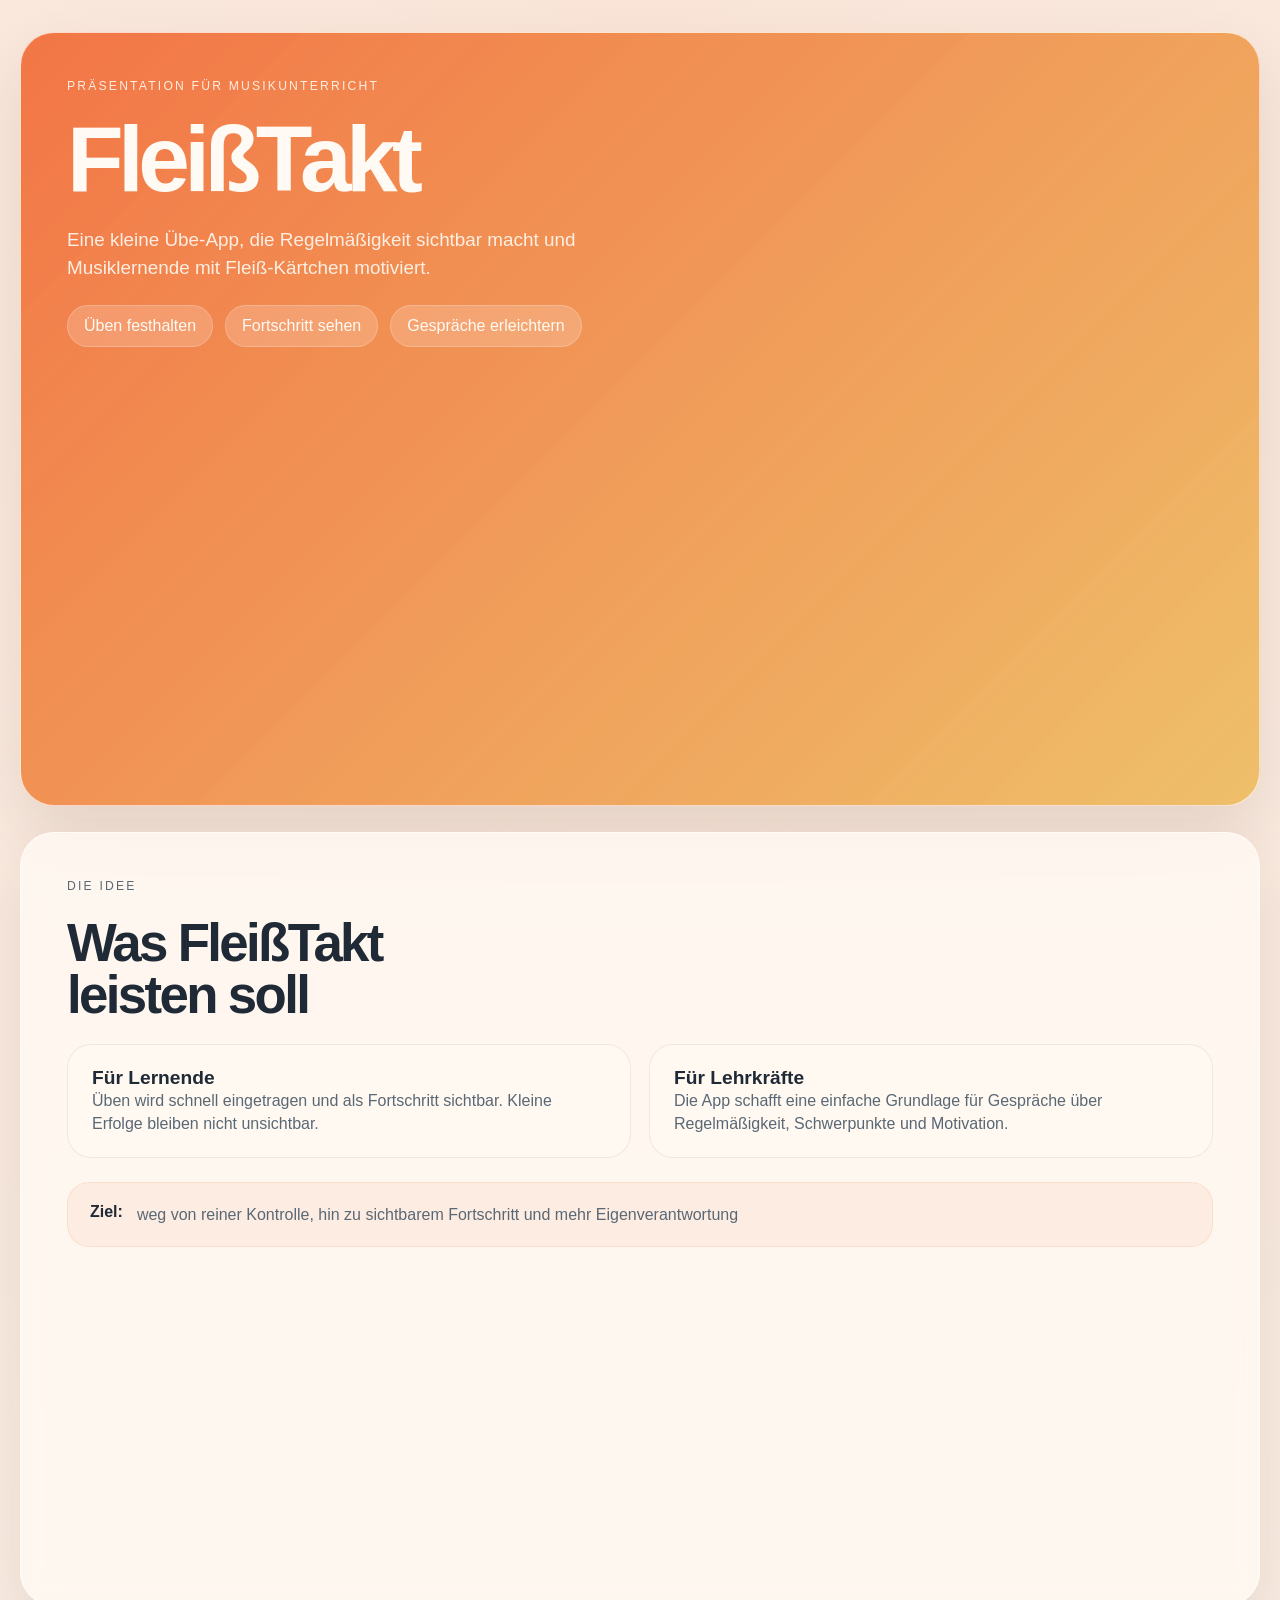
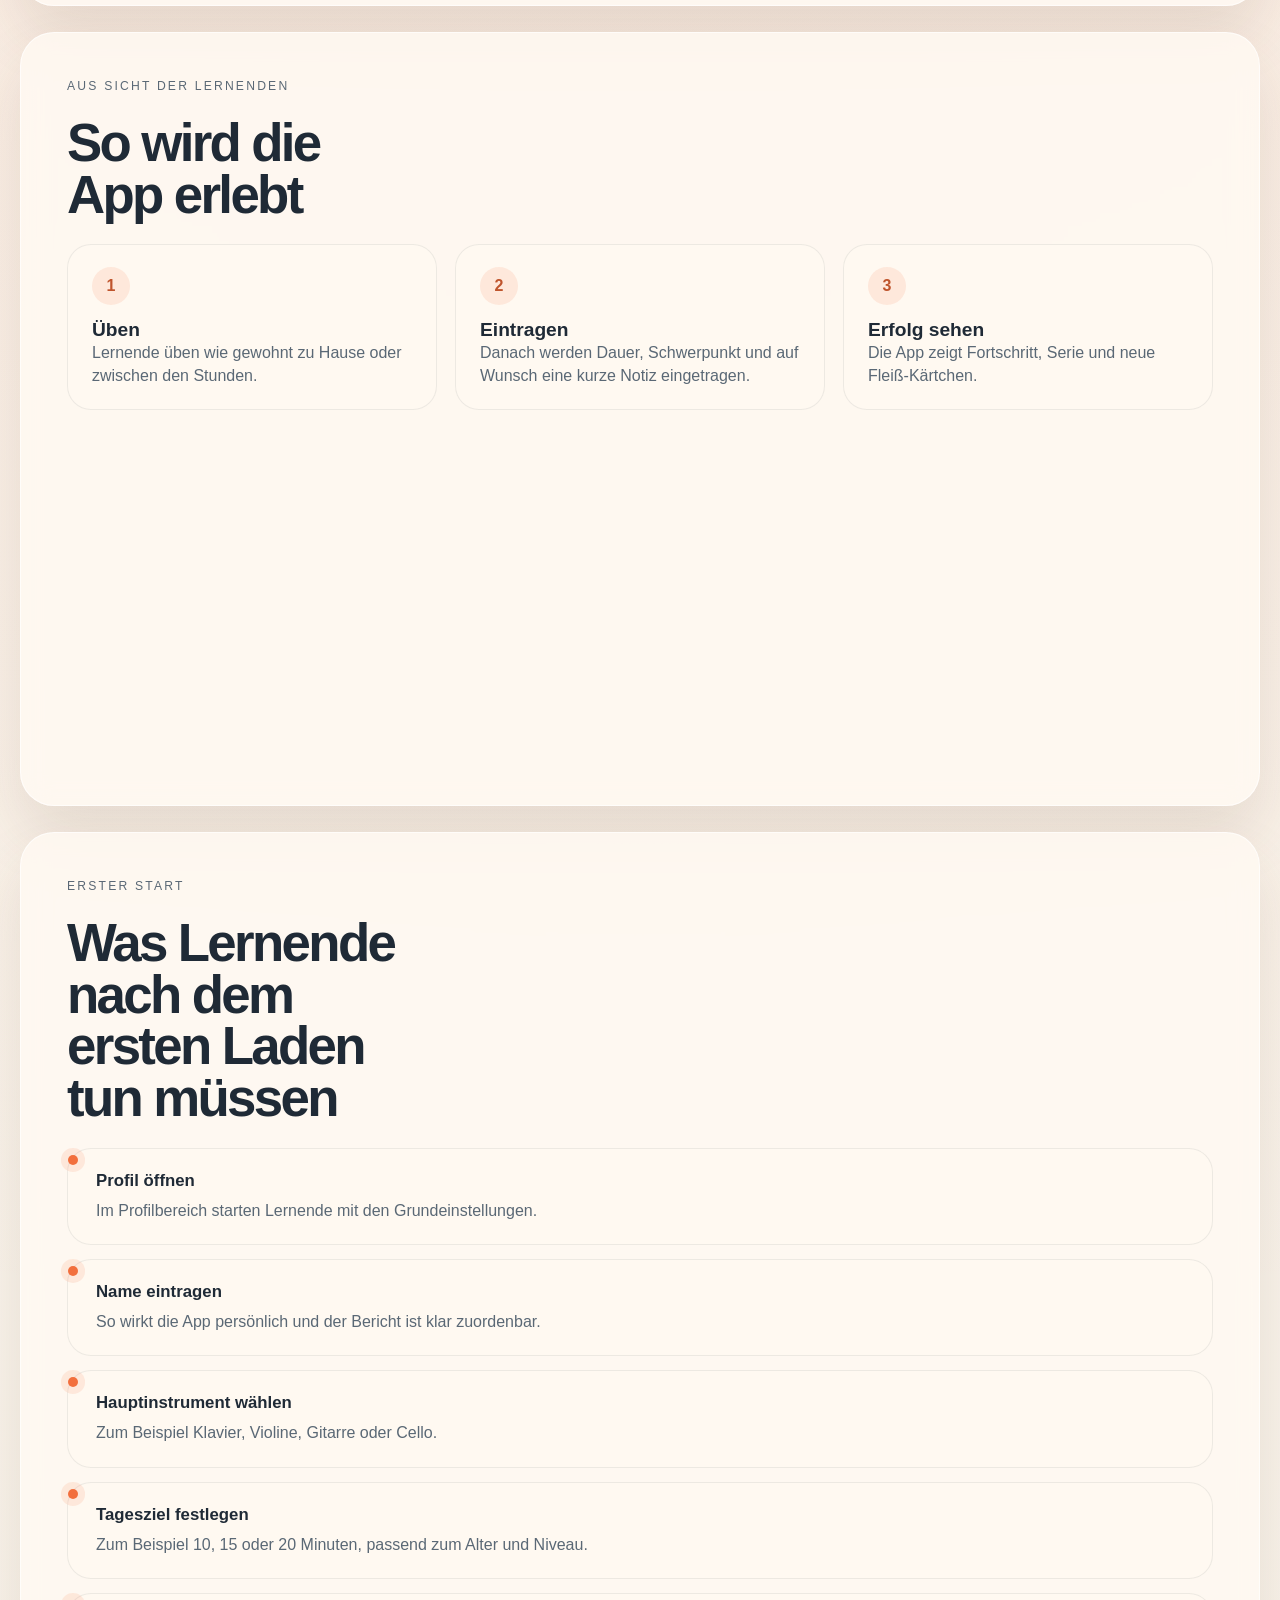
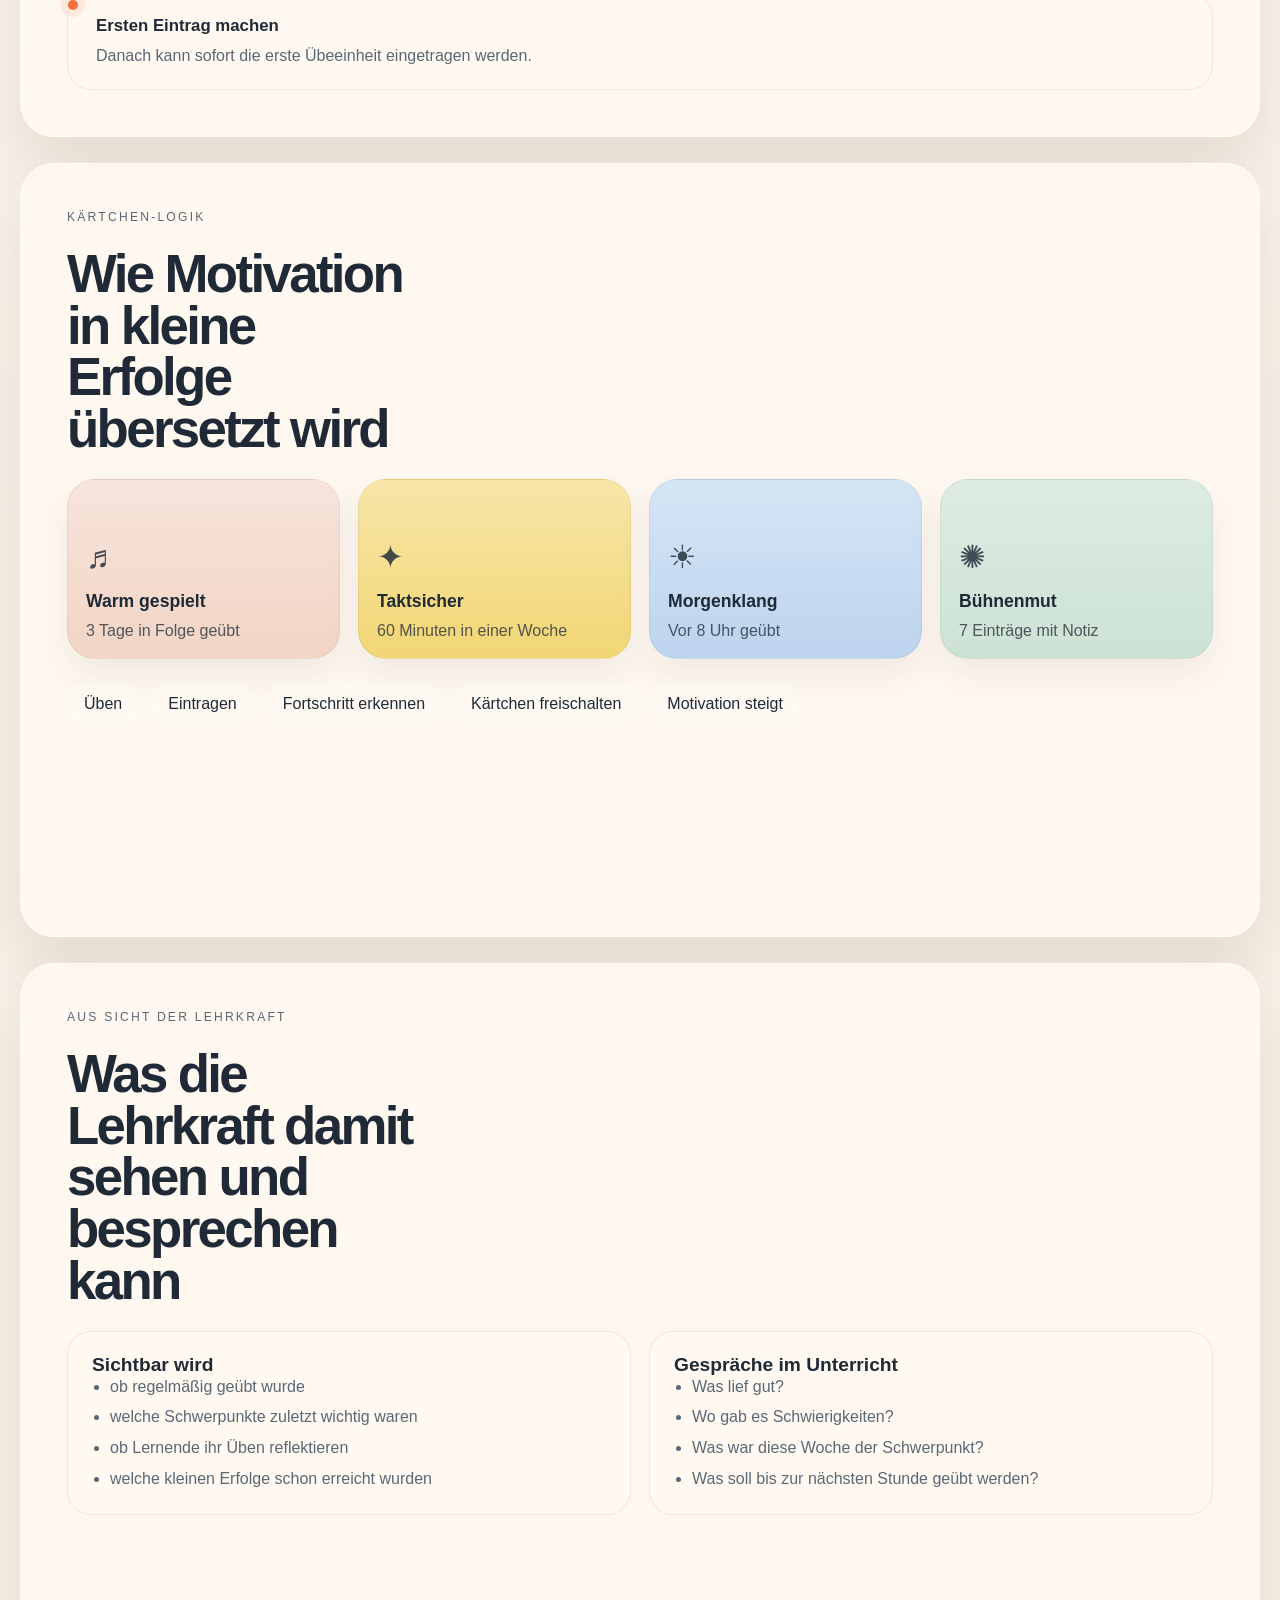
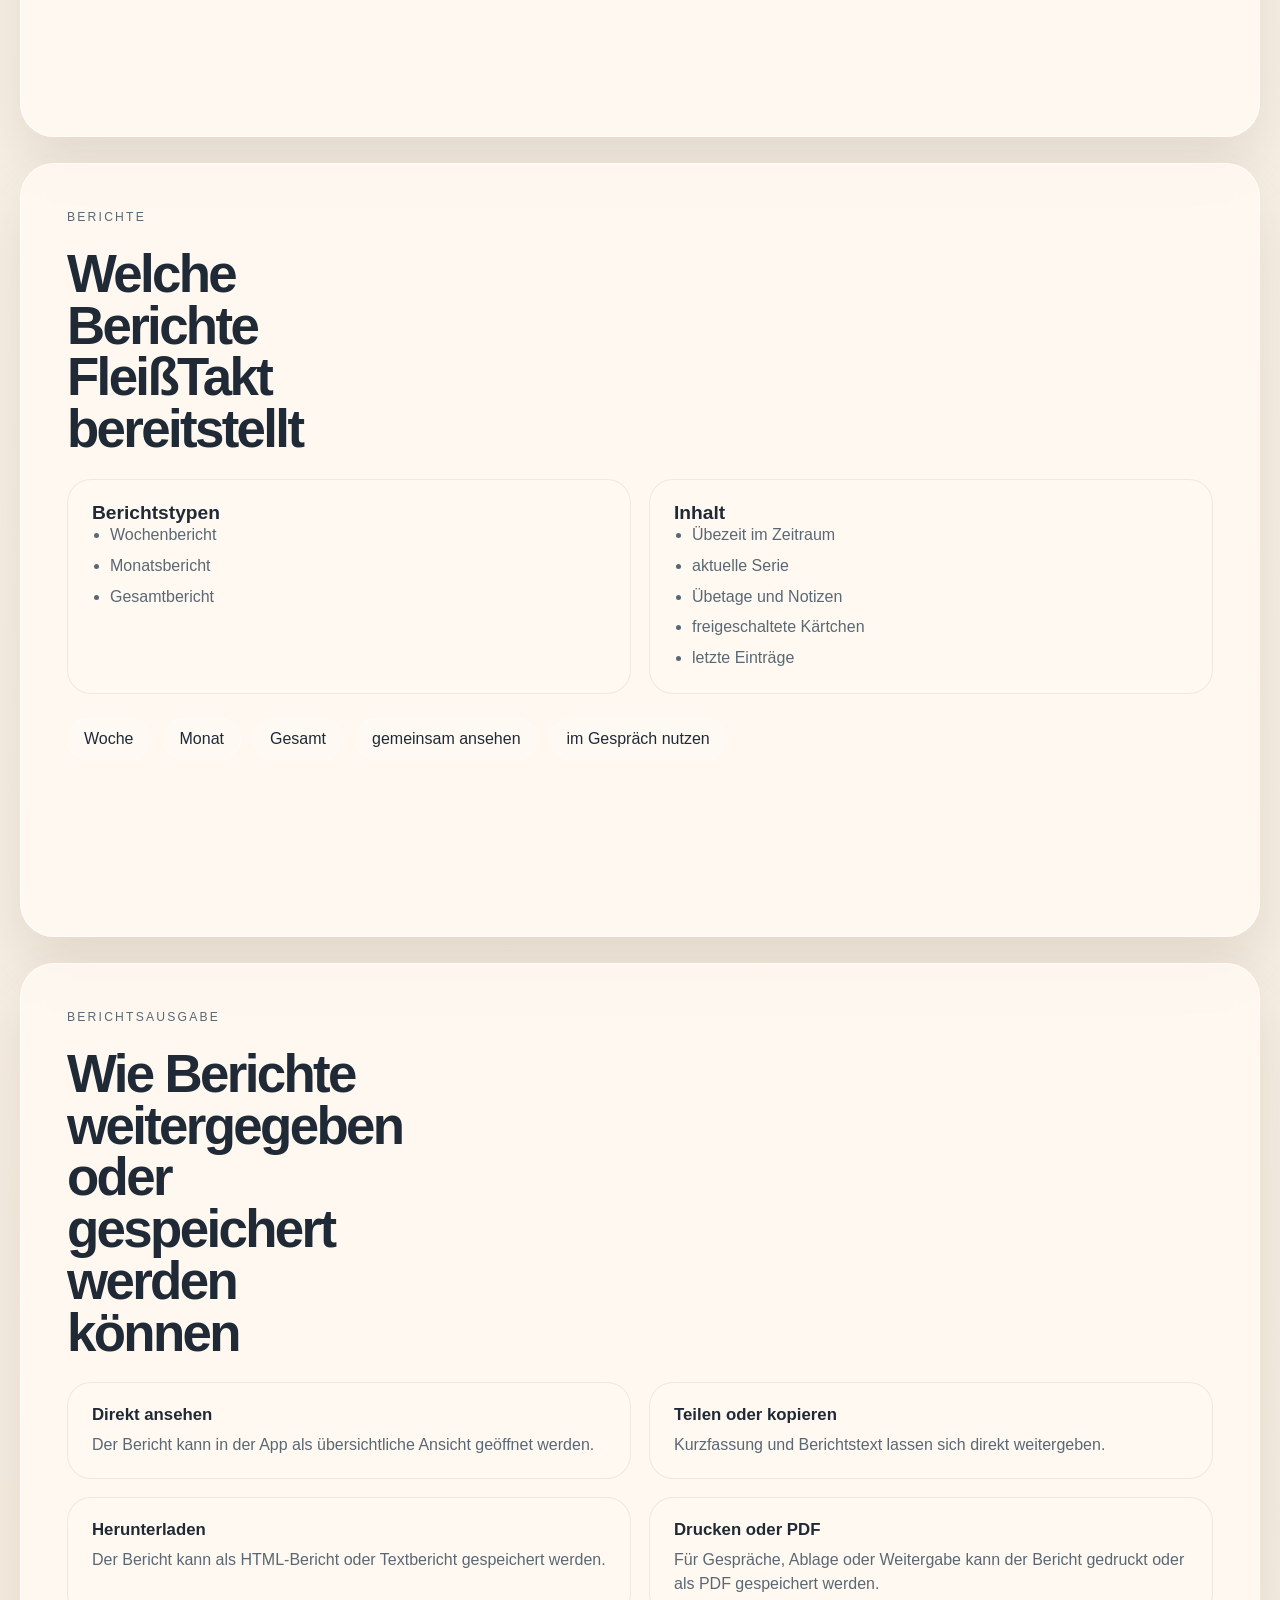
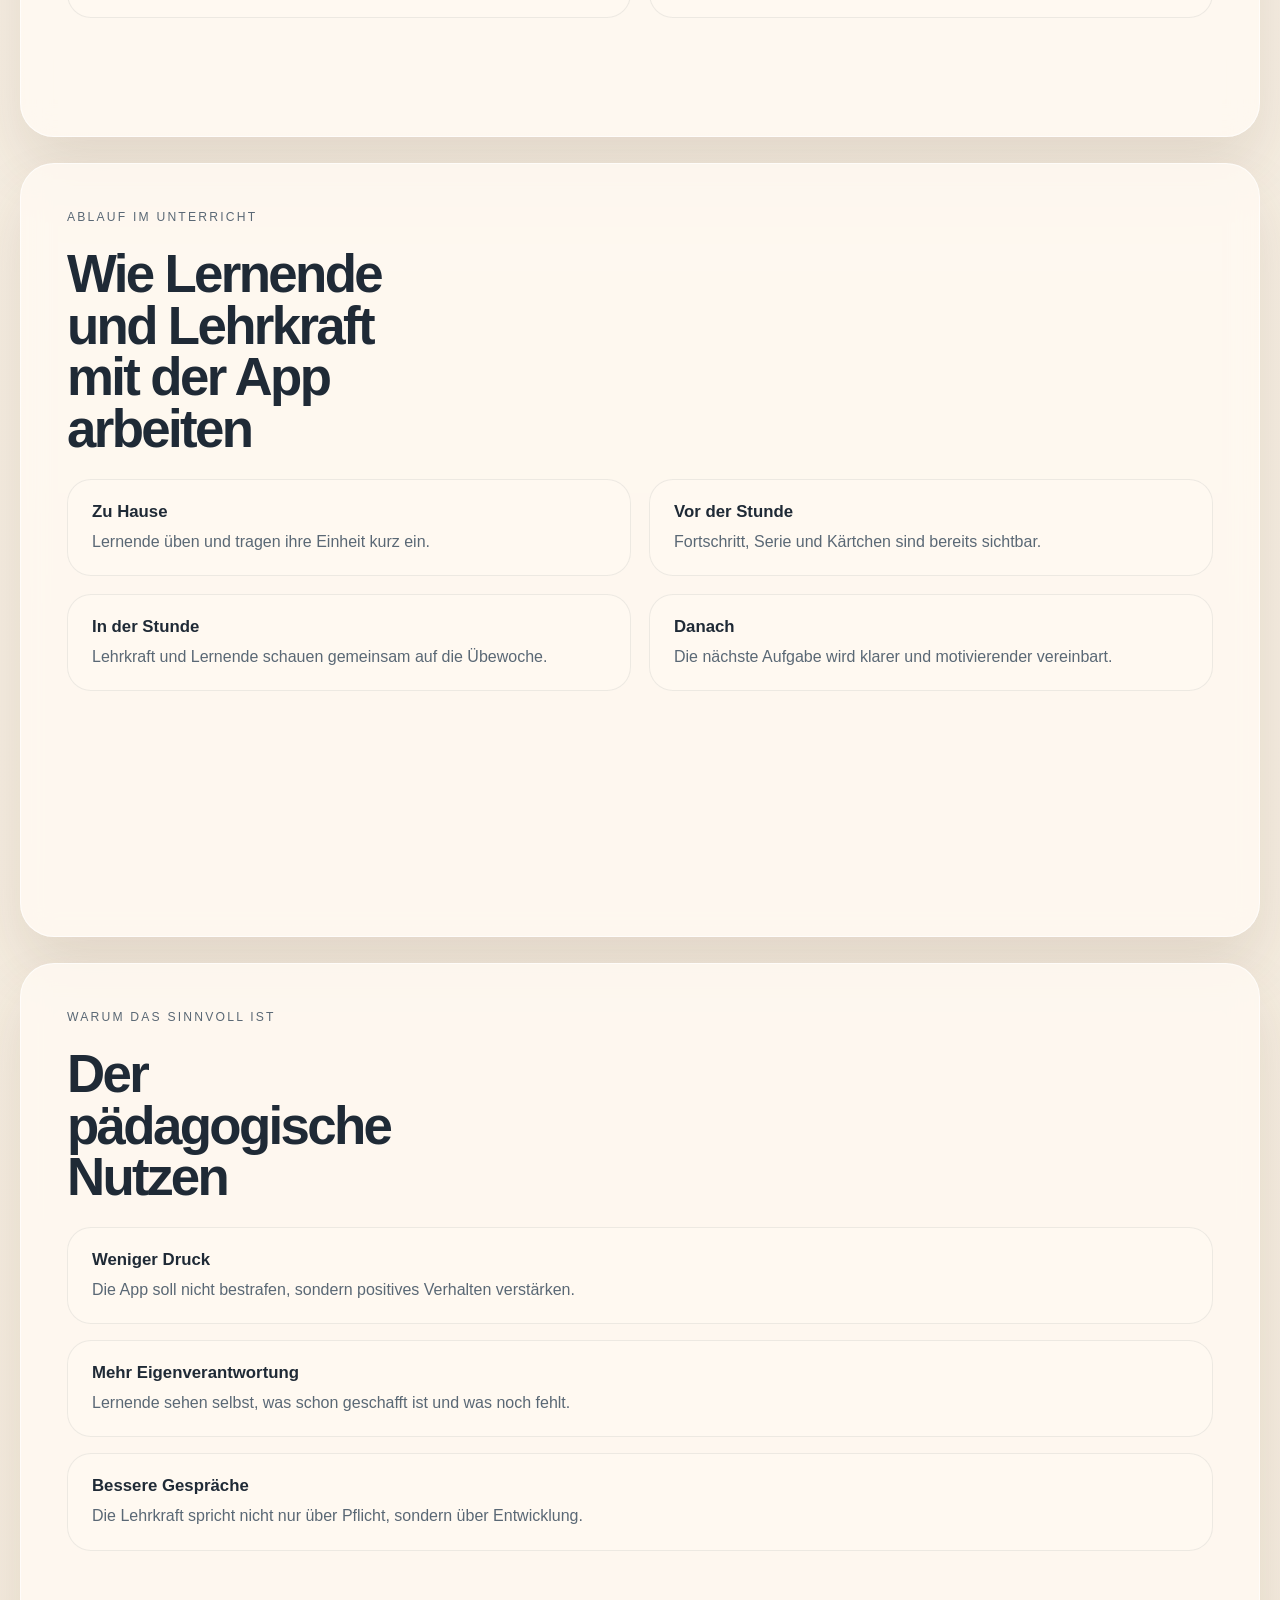
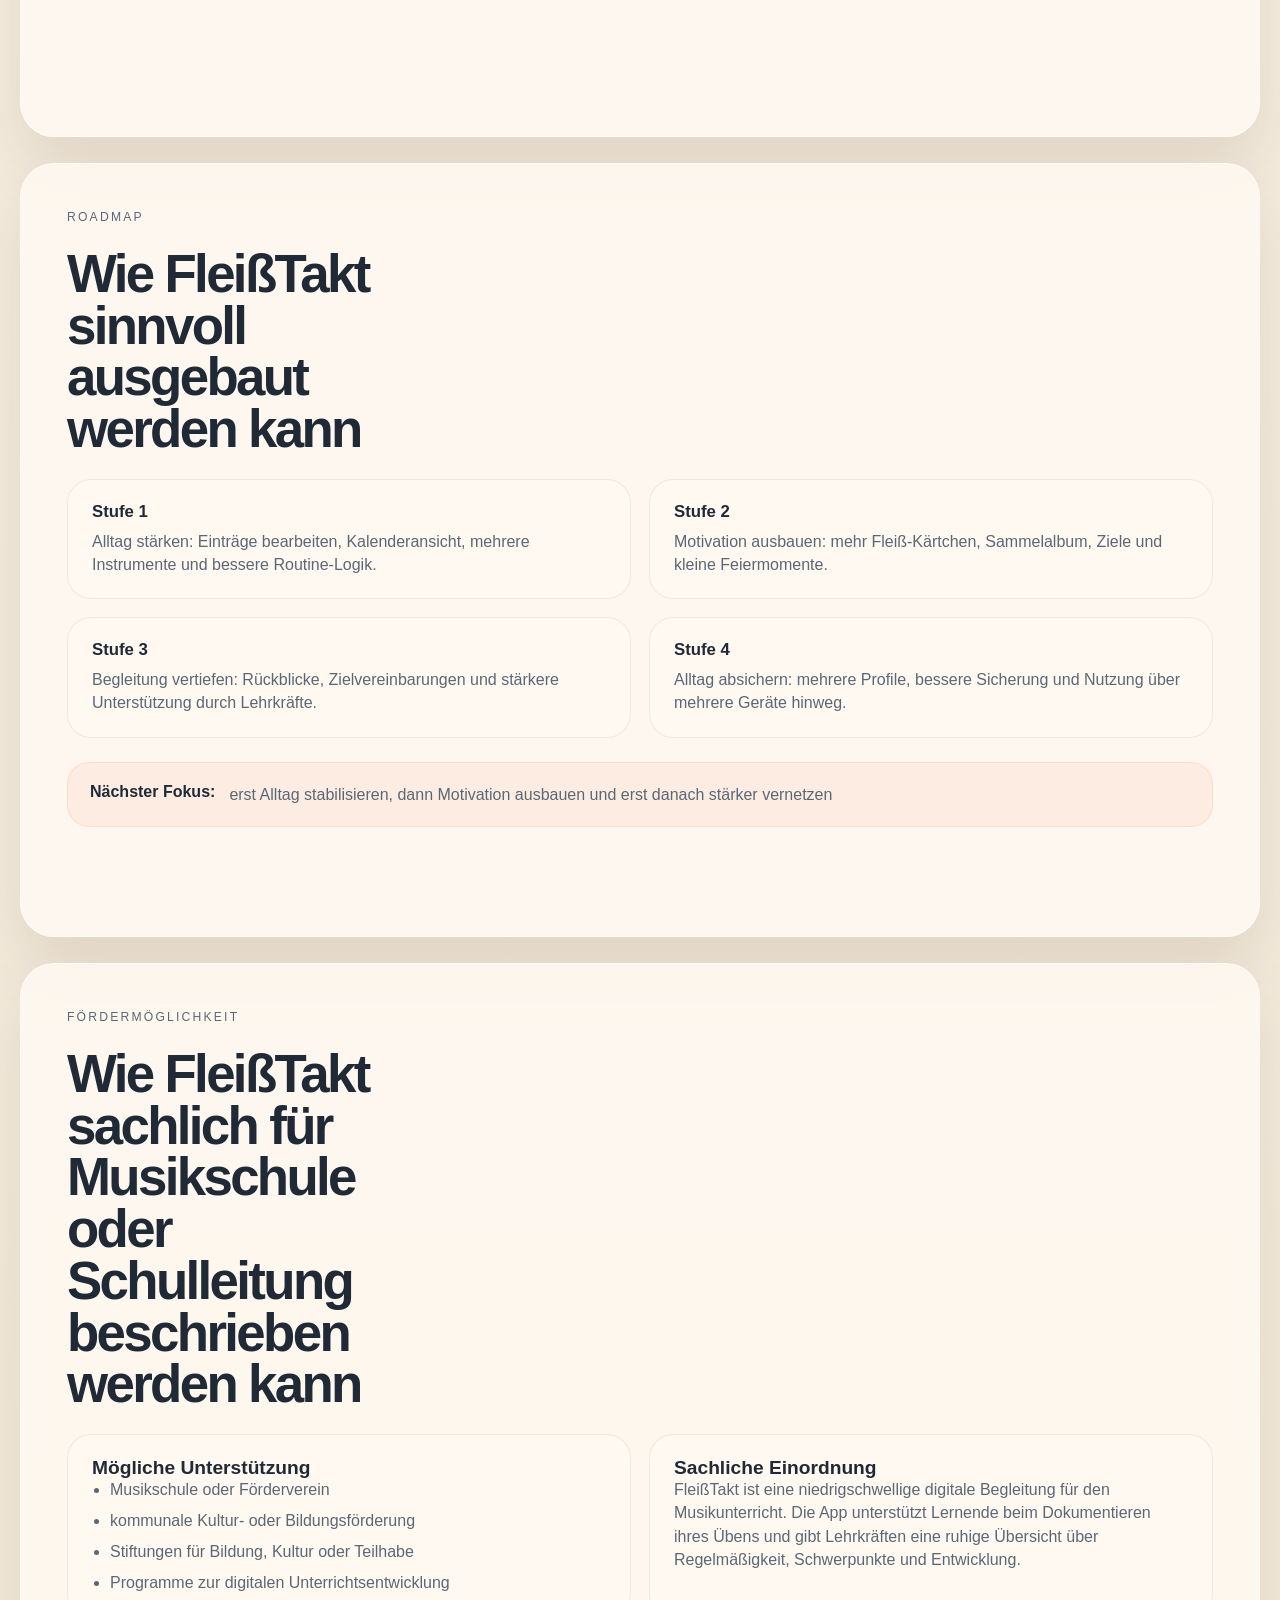
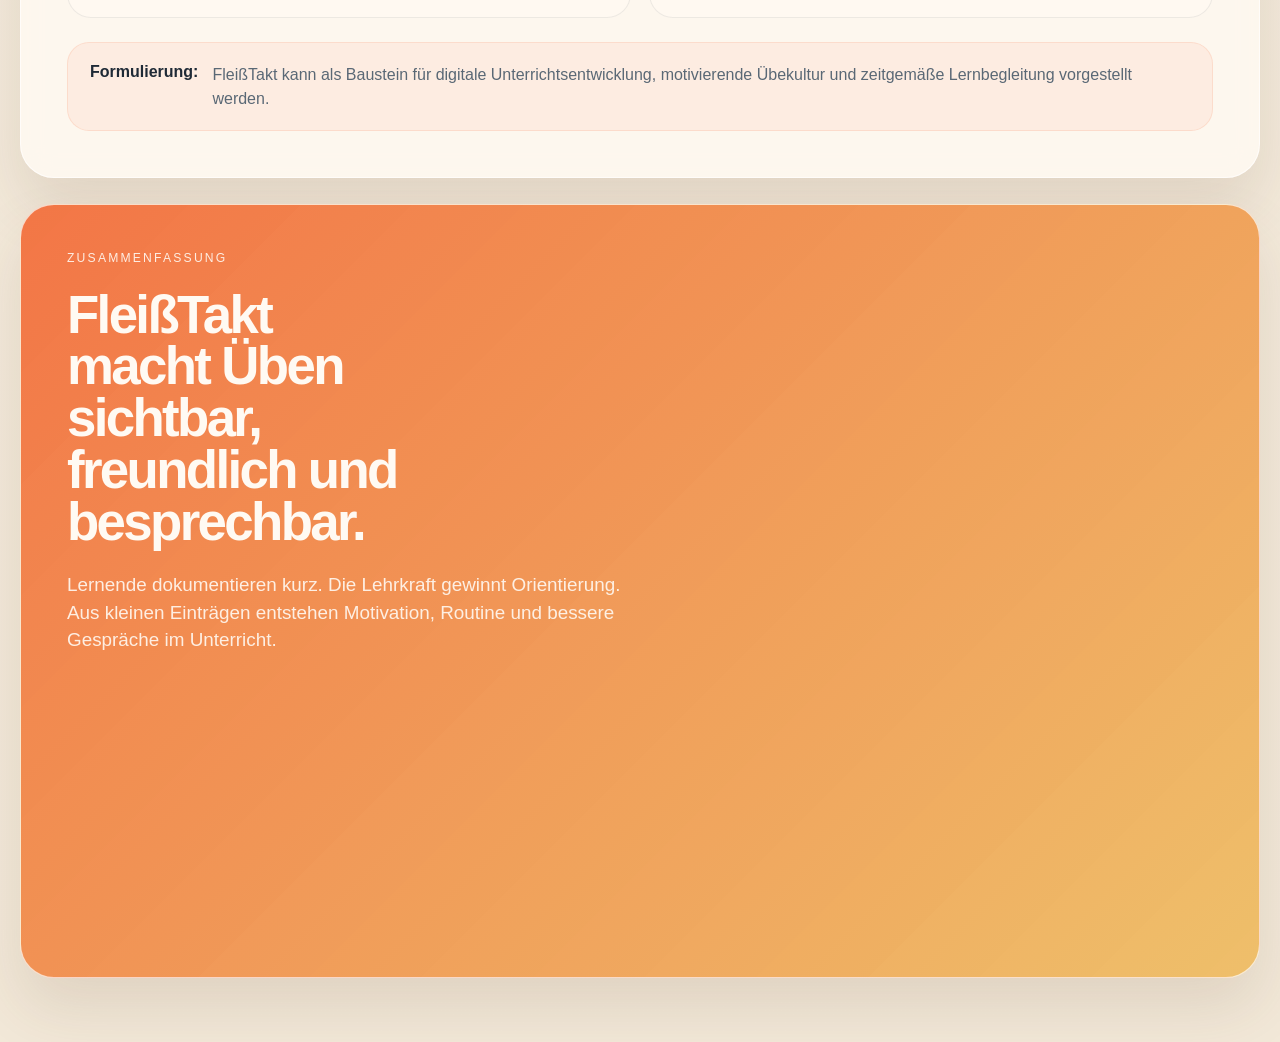
==== presentation.html @ c11f5237 "Update" ====
<!doctype html>
<html lang="de">
  <head>
    <meta charset="UTF-8" />
    <meta name="viewport" content="width=device-width, initial-scale=1.0" />
    <title>FleißTakt Präsentation</title>
    <link rel="stylesheet" href="./presentation.css" />
  </head>
  <body>
    <main class="deck">
      <section class="slide slide-hero">
        <div class="slide-inner">
          <p class="eyebrow">Präsentation für Musikunterricht</p>
          <h1>FleißTakt</h1>
          <p class="lead">
            Eine kleine Übe-App, die Regelmäßigkeit sichtbar macht und
            Musiklernende mit Fleiß-Kärtchen motiviert.
          </p>
          <div class="hero-badges">
            <span>Üben festhalten</span>
            <span>Fortschritt sehen</span>
            <span>Gespräche erleichtern</span>
          </div>
        </div>
      </section>

      <section class="slide">
        <div class="slide-inner">
          <p class="eyebrow">Die Idee</p>
          <h2>Was FleißTakt leisten soll</h2>
          <div class="two-column">
            <article class="info-block">
              <h3>Für Lernende</h3>
              <p>
                Üben wird schnell eingetragen und als Fortschritt sichtbar.
                Kleine Erfolge bleiben nicht unsichtbar.
              </p>
            </article>
            <article class="info-block">
              <h3>Für Lehrkräfte</h3>
              <p>
                Die App schafft eine einfache Grundlage für Gespräche über
                Regelmäßigkeit, Schwerpunkte und Motivation.
              </p>
            </article>
          </div>
          <div class="quote-strip">
            <strong>Ziel:</strong>
            <span>
              weg von reiner Kontrolle, hin zu sichtbarem Fortschritt und mehr
              Eigenverantwortung
            </span>
          </div>
        </div>
      </section>

      <section class="slide">
        <div class="slide-inner">
          <p class="eyebrow">Aus Sicht der Lernenden</p>
          <h2>So wird die App erlebt</h2>
          <div class="step-list">
            <article class="step-card">
              <span class="step-number">1</span>
              <h3>Üben</h3>
              <p>Lernende üben wie gewohnt zu Hause oder zwischen den Stunden.</p>
            </article>
            <article class="step-card">
              <span class="step-number">2</span>
              <h3>Eintragen</h3>
              <p>Danach werden Dauer, Schwerpunkt und auf Wunsch eine kurze Notiz eingetragen.</p>
            </article>
            <article class="step-card">
              <span class="step-number">3</span>
              <h3>Erfolg sehen</h3>
              <p>Die App zeigt Fortschritt, Serie und neue Fleiß-Kärtchen.</p>
            </article>
          </div>
        </div>
      </section>

      <section class="slide slide-onboarding">
        <div class="slide-inner">
          <p class="eyebrow">Erster Start</p>
          <h2>Was Lernende nach dem ersten Laden tun müssen</h2>
          <div class="timeline">
            <article class="timeline-step">
              <strong>Profil öffnen</strong>
              <p>Im Profilbereich starten Lernende mit den Grundeinstellungen.</p>
            </article>
            <article class="timeline-step">
              <strong>Name eintragen</strong>
              <p>So wirkt die App persönlich und der Bericht ist klar zuordenbar.</p>
            </article>
            <article class="timeline-step">
              <strong>Hauptinstrument wählen</strong>
              <p>Zum Beispiel Klavier, Violine, Gitarre oder Cello.</p>
            </article>
            <article class="timeline-step">
              <strong>Tagesziel festlegen</strong>
              <p>Zum Beispiel 10, 15 oder 20 Minuten, passend zum Alter und Niveau.</p>
            </article>
            <article class="timeline-step">
              <strong>Ersten Eintrag machen</strong>
              <p>Danach kann sofort die erste Übeeinheit eingetragen werden.</p>
            </article>
          </div>
        </div>
      </section>

      <section class="slide">
        <div class="slide-inner">
          <p class="eyebrow">Kärtchen-Logik</p>
          <h2>Wie Motivation in kleine Erfolge übersetzt wird</h2>
          <div class="card-evolution">
            <article class="mini-card accent-apricot">
              <div class="mini-card-icon">♬</div>
              <span>Warm gespielt</span>
              <p>3 Tage in Folge geübt</p>
            </article>
            <article class="mini-card accent-gold">
              <div class="mini-card-icon">✦</div>
              <span>Taktsicher</span>
              <p>60 Minuten in einer Woche</p>
            </article>
            <article class="mini-card accent-sky">
              <div class="mini-card-icon">☀</div>
              <span>Morgenklang</span>
              <p>Vor 8 Uhr geübt</p>
            </article>
            <article class="mini-card accent-mint">
              <div class="mini-card-icon">✺</div>
              <span>Bühnenmut</span>
              <p>7 Einträge mit Notiz</p>
            </article>
          </div>
          <div class="flow-band">
            <span>Üben</span>
            <span>Eintragen</span>
            <span>Fortschritt erkennen</span>
            <span>Kärtchen freischalten</span>
            <span>Motivation steigt</span>
          </div>
        </div>
      </section>

      <section class="slide">
        <div class="slide-inner">
          <p class="eyebrow">Aus Sicht der Lehrkraft</p>
          <h2>Was die Lehrkraft damit sehen und besprechen kann</h2>
          <div class="two-column">
            <article class="info-block">
              <h3>Sichtbar wird</h3>
              <ul>
                <li>ob regelmäßig geübt wurde</li>
                <li>welche Schwerpunkte zuletzt wichtig waren</li>
                <li>ob Lernende ihr Üben reflektieren</li>
                <li>welche kleinen Erfolge schon erreicht wurden</li>
              </ul>
            </article>
            <article class="info-block">
              <h3>Gespräche im Unterricht</h3>
              <ul>
                <li>Was lief gut?</li>
                <li>Wo gab es Schwierigkeiten?</li>
                <li>Was war diese Woche der Schwerpunkt?</li>
                <li>Was soll bis zur nächsten Stunde geübt werden?</li>
              </ul>
            </article>
          </div>
        </div>
      </section>

      <section class="slide">
        <div class="slide-inner">
          <p class="eyebrow">Berichte</p>
          <h2>Welche Berichte FleißTakt bereitstellt</h2>
          <div class="two-column">
            <article class="info-block">
              <h3>Berichtstypen</h3>
              <ul>
                <li>Wochenbericht</li>
                <li>Monatsbericht</li>
                <li>Gesamtbericht</li>
              </ul>
            </article>
            <article class="info-block">
              <h3>Inhalt</h3>
              <ul>
                <li>Übezeit im Zeitraum</li>
                <li>aktuelle Serie</li>
                <li>Übetage und Notizen</li>
                <li>freigeschaltete Kärtchen</li>
                <li>letzte Einträge</li>
              </ul>
            </article>
          </div>
          <div class="flow-band">
            <span>Woche</span>
            <span>Monat</span>
            <span>Gesamt</span>
            <span>gemeinsam ansehen</span>
            <span>im Gespräch nutzen</span>
          </div>
        </div>
      </section>

      <section class="slide">
        <div class="slide-inner">
          <p class="eyebrow">Berichtsausgabe</p>
          <h2>Wie Berichte weitergegeben oder gespeichert werden können</h2>
          <div class="process-grid">
            <article class="process-card">
              <strong>Direkt ansehen</strong>
              <p>Der Bericht kann in der App als übersichtliche Ansicht geöffnet werden.</p>
            </article>
            <article class="process-card">
              <strong>Teilen oder kopieren</strong>
              <p>Kurzfassung und Berichtstext lassen sich direkt weitergeben.</p>
            </article>
            <article class="process-card">
              <strong>Herunterladen</strong>
              <p>Der Bericht kann als HTML-Bericht oder Textbericht gespeichert werden.</p>
            </article>
            <article class="process-card">
              <strong>Drucken oder PDF</strong>
              <p>Für Gespräche, Ablage oder Weitergabe kann der Bericht gedruckt oder als PDF gespeichert werden.</p>
            </article>
          </div>
        </div>
      </section>

      <section class="slide">
        <div class="slide-inner">
          <p class="eyebrow">Ablauf im Unterricht</p>
          <h2>Wie Lernende und Lehrkraft mit der App arbeiten</h2>
          <div class="process-grid">
            <article class="process-card">
              <strong>Zu Hause</strong>
              <p>Lernende üben und tragen ihre Einheit kurz ein.</p>
            </article>
            <article class="process-card">
              <strong>Vor der Stunde</strong>
              <p>Fortschritt, Serie und Kärtchen sind bereits sichtbar.</p>
            </article>
            <article class="process-card">
              <strong>In der Stunde</strong>
              <p>Lehrkraft und Lernende schauen gemeinsam auf die Übewoche.</p>
            </article>
            <article class="process-card">
              <strong>Danach</strong>
              <p>Die nächste Aufgabe wird klarer und motivierender vereinbart.</p>
            </article>
          </div>
        </div>
      </section>

      <section class="slide">
        <div class="slide-inner">
          <p class="eyebrow">Warum das sinnvoll ist</p>
          <h2>Der pädagogische Nutzen</h2>
          <div class="benefit-stack">
            <div class="benefit-row">
              <strong>Weniger Druck</strong>
              <p>Die App soll nicht bestrafen, sondern positives Verhalten verstärken.</p>
            </div>
            <div class="benefit-row">
              <strong>Mehr Eigenverantwortung</strong>
              <p>Lernende sehen selbst, was schon geschafft ist und was noch fehlt.</p>
            </div>
            <div class="benefit-row">
              <strong>Bessere Gespräche</strong>
              <p>Die Lehrkraft spricht nicht nur über Pflicht, sondern über Entwicklung.</p>
            </div>
          </div>
        </div>
      </section>

      <section class="slide">
        <div class="slide-inner">
          <p class="eyebrow">Roadmap</p>
          <h2>Wie FleißTakt sinnvoll ausgebaut werden kann</h2>
          <div class="process-grid">
            <article class="process-card">
              <strong>Stufe 1</strong>
              <p>Alltag stärken: Einträge bearbeiten, Kalenderansicht, mehrere Instrumente und bessere Routine-Logik.</p>
            </article>
            <article class="process-card">
              <strong>Stufe 2</strong>
              <p>Motivation ausbauen: mehr Fleiß-Kärtchen, Sammelalbum, Ziele und kleine Feiermomente.</p>
            </article>
            <article class="process-card">
              <strong>Stufe 3</strong>
              <p>Begleitung vertiefen: Rückblicke, Zielvereinbarungen und stärkere Unterstützung durch Lehrkräfte.</p>
            </article>
            <article class="process-card">
              <strong>Stufe 4</strong>
              <p>Alltag absichern: mehrere Profile, bessere Sicherung und Nutzung über mehrere Geräte hinweg.</p>
            </article>
          </div>
          <div class="quote-strip">
            <strong>Nächster Fokus:</strong>
            <span>erst Alltag stabilisieren, dann Motivation ausbauen und erst danach stärker vernetzen</span>
          </div>
        </div>
      </section>

      <section class="slide">
        <div class="slide-inner">
          <p class="eyebrow">Fördermöglichkeit</p>
          <h2>Wie FleißTakt sachlich für Musikschule oder Schulleitung beschrieben werden kann</h2>
          <div class="two-column">
            <article class="info-block">
              <h3>Mögliche Unterstützung</h3>
              <ul>
                <li>Musikschule oder Förderverein</li>
                <li>kommunale Kultur- oder Bildungsförderung</li>
                <li>Stiftungen für Bildung, Kultur oder Teilhabe</li>
                <li>Programme zur digitalen Unterrichtsentwicklung</li>
              </ul>
            </article>
            <article class="info-block">
              <h3>Sachliche Einordnung</h3>
              <p>
                FleißTakt ist eine niedrigschwellige digitale Begleitung für den Musikunterricht.
                Die App unterstützt Lernende beim Dokumentieren ihres Übens und gibt Lehrkräften
                eine ruhige Übersicht über Regelmäßigkeit, Schwerpunkte und Entwicklung.
              </p>
            </article>
          </div>
          <div class="quote-strip">
            <strong>Formulierung:</strong>
            <span>FleißTakt kann als Baustein für digitale Unterrichtsentwicklung, motivierende Übekultur und zeitgemäße Lernbegleitung vorgestellt werden.</span>
          </div>
        </div>
      </section>

      <section class="slide slide-close">
        <div class="slide-inner">
          <p class="eyebrow">Zusammenfassung</p>
          <h2>FleißTakt macht Üben sichtbar, freundlich und besprechbar.</h2>
          <p class="lead">
            Lernende dokumentieren kurz. Die Lehrkraft gewinnt Orientierung.
            Aus kleinen Einträgen entstehen Motivation, Routine und bessere
            Gespräche im Unterricht.
          </p>
        </div>
      </section>
    </main>
  </body>
  </html>
---- presentation.css ----
:root {
  color-scheme: light;
  --paper: #f7f0e5;
  --paper-strong: #fff9f1;
  --ink: #1f2a36;
  --ink-soft: #5a6875;
  --line: rgba(31, 42, 54, 0.08);
  --accent: #f26f3d;
  --accent-deep: #bf542c;
  --gold: #f0d27a;
  --sky: #bfd7f1;
  --mint: #d4e9dd;
  --apricot: #f6ddd1;
  font-family: "Trebuchet MS", "Segoe UI", sans-serif;
}

* {
  box-sizing: border-box;
}

html,
body {
  margin: 0;
  min-height: 100%;
  background:
    radial-gradient(circle at top, rgba(242, 111, 61, 0.14), transparent 28%),
    linear-gradient(180deg, #fbf7f1 0%, #f2e8d8 100%);
  color: var(--ink);
}

body {
  padding: 32px 20px 64px;
}

.deck {
  display: grid;
  gap: 26px;
}

.slide {
  min-height: min(86vh, 820px);
  border-radius: 34px;
  background: rgba(255, 250, 242, 0.84);
  border: 1px solid rgba(255, 255, 255, 0.68);
  box-shadow: 0 30px 60px rgba(88, 61, 34, 0.12);
  backdrop-filter: blur(14px);
  overflow: hidden;
}

.slide-inner {
  height: 100%;
  display: grid;
  align-content: start;
  gap: 24px;
  padding: 46px;
}

.slide-hero,
.slide-close {
  background:
    linear-gradient(135deg, rgba(242, 111, 61, 0.95), rgba(236, 183, 87, 0.88)),
    rgba(255, 250, 242, 0.84);
  color: #fffaf3;
}

.slide-hero .eyebrow,
.slide-close .eyebrow,
.slide-hero .lead,
.slide-close .lead {
  color: rgba(255, 250, 243, 0.9);
}

.eyebrow {
  margin: 0;
  color: var(--ink-soft);
  text-transform: uppercase;
  letter-spacing: 0.18em;
  font-size: 0.76rem;
}

h1,
h2,
h3,
p,
ul {
  margin: 0;
}

h1 {
  font-size: clamp(3rem, 8vw, 5.8rem);
  line-height: 0.92;
  letter-spacing: -0.06em;
}

h2 {
  font-size: clamp(2rem, 5vw, 3.3rem);
  line-height: 0.98;
  letter-spacing: -0.05em;
  max-width: 12ch;
}

h3 {
  font-size: 1.2rem;
  line-height: 1.1;
}

.lead {
  max-width: 36rem;
  font-size: 1.18rem;
  line-height: 1.45;
  color: var(--ink-soft);
}

.hero-badges,
.flow-band {
  display: flex;
  flex-wrap: wrap;
  gap: 12px;
}

.hero-badges span,
.flow-band span {
  padding: 11px 16px;
  border-radius: 999px;
  background: rgba(255, 255, 255, 0.18);
  border: 1px solid rgba(255, 255, 255, 0.22);
}

.two-column,
.step-list,
.process-grid,
.card-evolution {
  display: grid;
  gap: 18px;
}

.two-column {
  grid-template-columns: repeat(2, minmax(0, 1fr));
}

.info-block,
.step-card,
.timeline-step,
.process-card,
.benefit-row {
  padding: 22px 24px;
  border-radius: 24px;
  background: var(--paper-strong);
  border: 1px solid var(--line);
}

.info-block p,
.step-card p,
.timeline-step p,
.process-card p,
.benefit-row p,
.quote-strip span {
  color: var(--ink-soft);
  line-height: 1.45;
}

.quote-strip {
  display: flex;
  gap: 14px;
  align-items: flex-start;
  padding: 20px 22px;
  border-radius: 22px;
  background: rgba(242, 111, 61, 0.08);
  border: 1px solid rgba(242, 111, 61, 0.12);
}

.step-list {
  grid-template-columns: repeat(3, minmax(0, 1fr));
}

.step-number {
  display: inline-grid;
  place-items: center;
  width: 38px;
  height: 38px;
  border-radius: 50%;
  background: rgba(242, 111, 61, 0.12);
  color: var(--accent-deep);
  font-weight: 700;
  margin-bottom: 14px;
}

.timeline {
  display: grid;
  gap: 14px;
}

.timeline-step {
  position: relative;
  padding-left: 28px;
}

.timeline-step::before {
  content: "";
  position: absolute;
  left: 0;
  top: 6px;
  width: 10px;
  height: 10px;
  border-radius: 50%;
  background: var(--accent);
  box-shadow: 0 0 0 7px rgba(242, 111, 61, 0.12);
}

.card-evolution {
  grid-template-columns: repeat(4, minmax(0, 1fr));
}

.mini-card {
  min-height: 180px;
  display: grid;
  align-content: end;
  gap: 10px;
  padding: 18px;
  border-radius: 28px;
  border: 1px solid rgba(31, 42, 54, 0.06);
  box-shadow: 0 16px 32px rgba(88, 61, 34, 0.08);
}

.mini-card-icon {
  font-size: 2rem;
  line-height: 1;
  margin-bottom: 8px;
  color: rgba(31, 42, 54, 0.82);
}

.mini-card span {
  font-size: 1.1rem;
  font-weight: 700;
}

.mini-card p {
  color: rgba(31, 42, 54, 0.76);
}

.accent-apricot {
  background: linear-gradient(180deg, #f7e4db, #f2d5c5);
}

.accent-gold {
  background: linear-gradient(180deg, #f7e6a8, #f2d675);
}

.accent-sky {
  background: linear-gradient(180deg, #d5e5f5, #bdd4ee);
}

.accent-mint {
  background: linear-gradient(180deg, #ddece3, #cde2d5);
}

.process-grid {
  grid-template-columns: repeat(2, minmax(0, 1fr));
}

.process-card strong,
.benefit-row strong,
.timeline-step strong {
  display: block;
  margin-bottom: 8px;
  font-size: 1.05rem;
}

.benefit-stack {
  display: grid;
  gap: 16px;
}

ul {
  padding-left: 18px;
  color: var(--ink-soft);
  line-height: 1.55;
}

li + li {
  margin-top: 6px;
}

@media (max-width: 900px) {
  body {
    padding: 18px 12px 32px;
  }

  .slide {
    min-height: auto;
  }

  .slide-inner {
    padding: 24px;
  }

  .two-column,
  .step-list,
  .process-grid,
  .card-evolution {
    grid-template-columns: 1fr;
  }

  h2 {
    max-width: none;
    font-size: 2rem;
  }

  .lead {
    font-size: 1rem;
  }
}
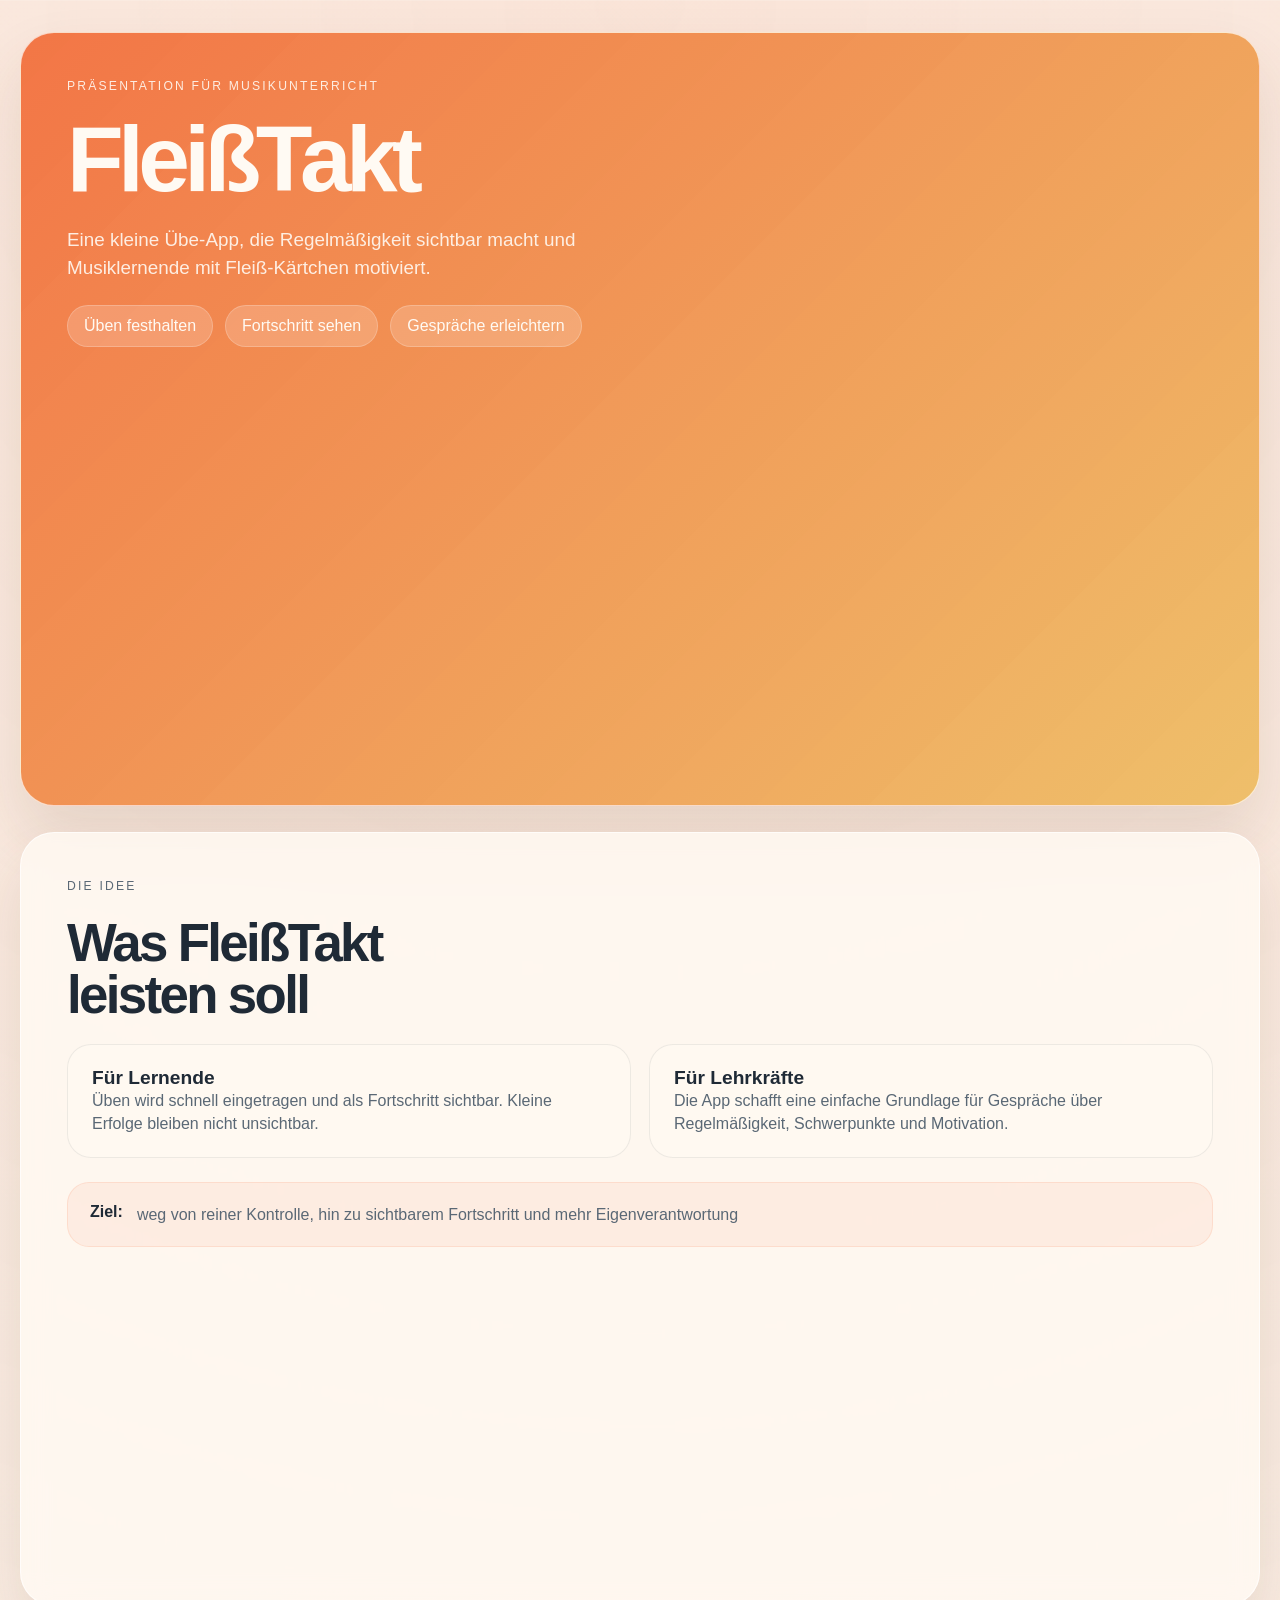
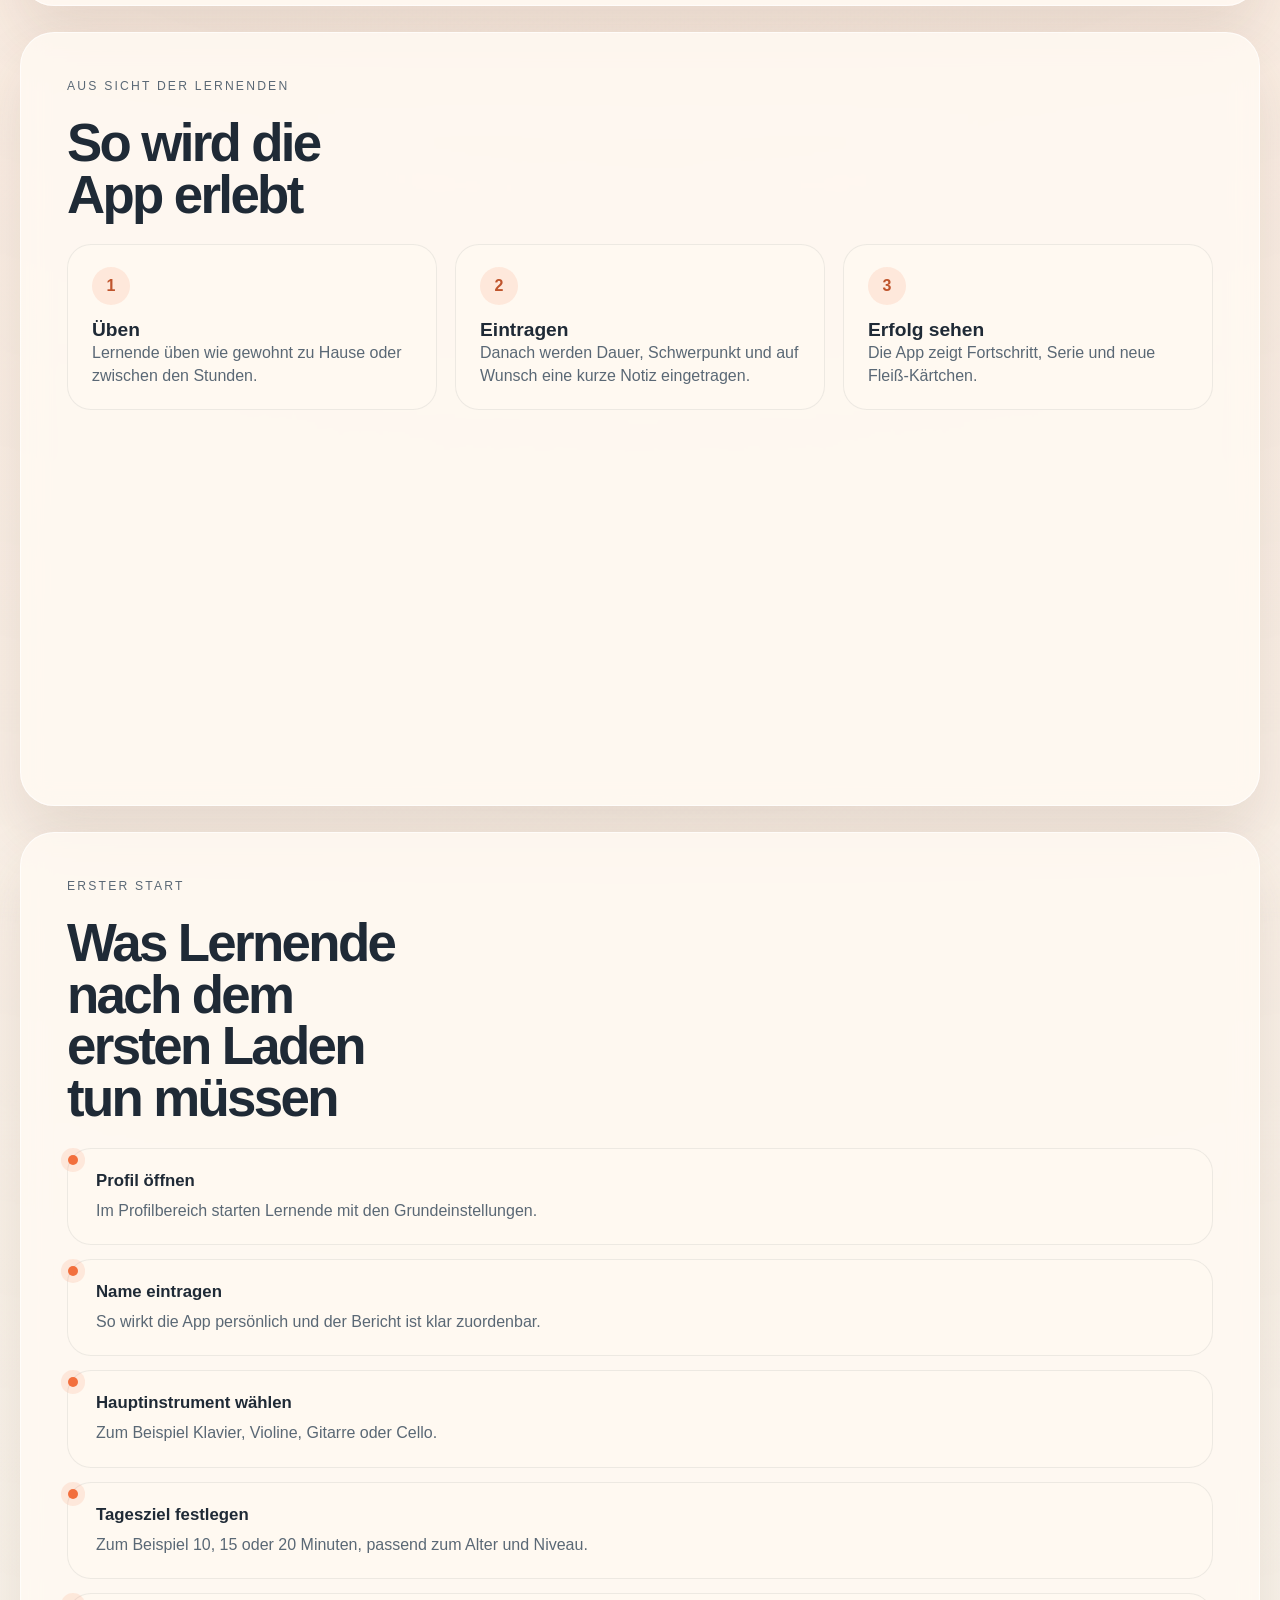
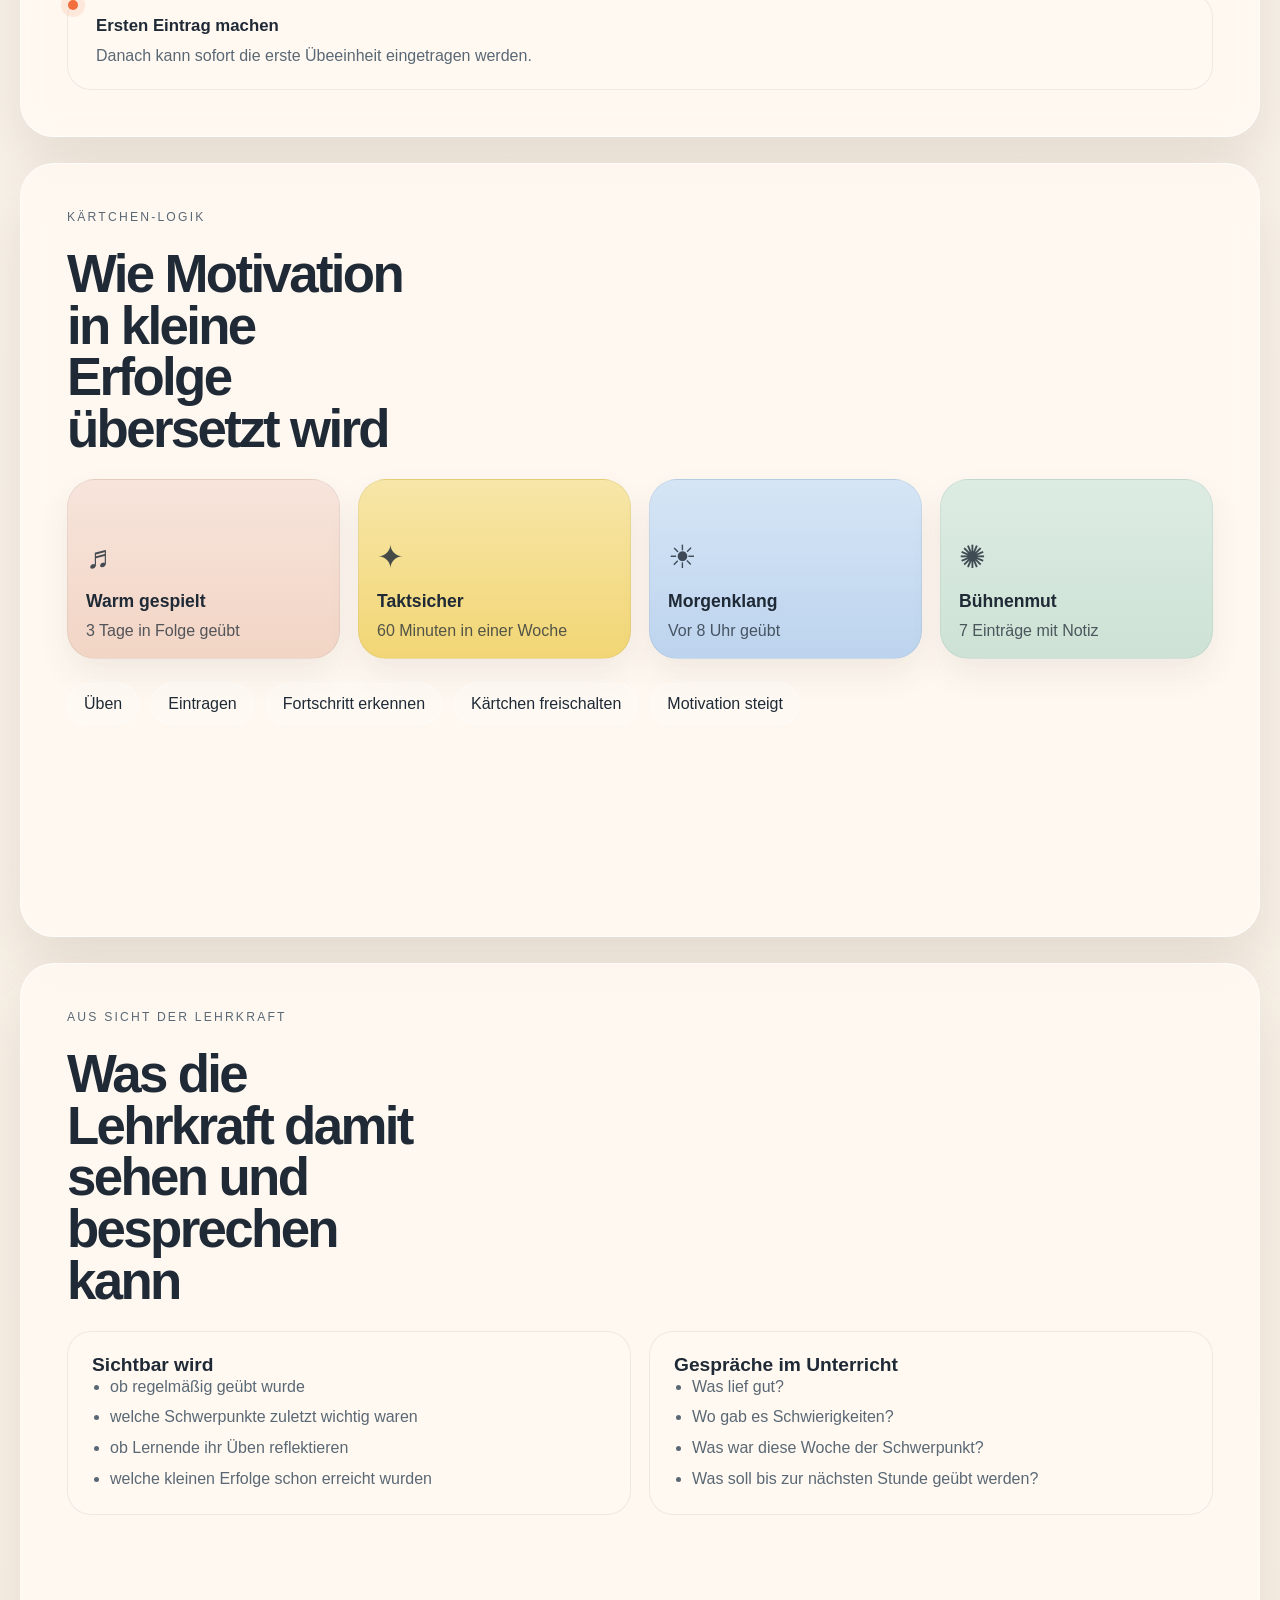
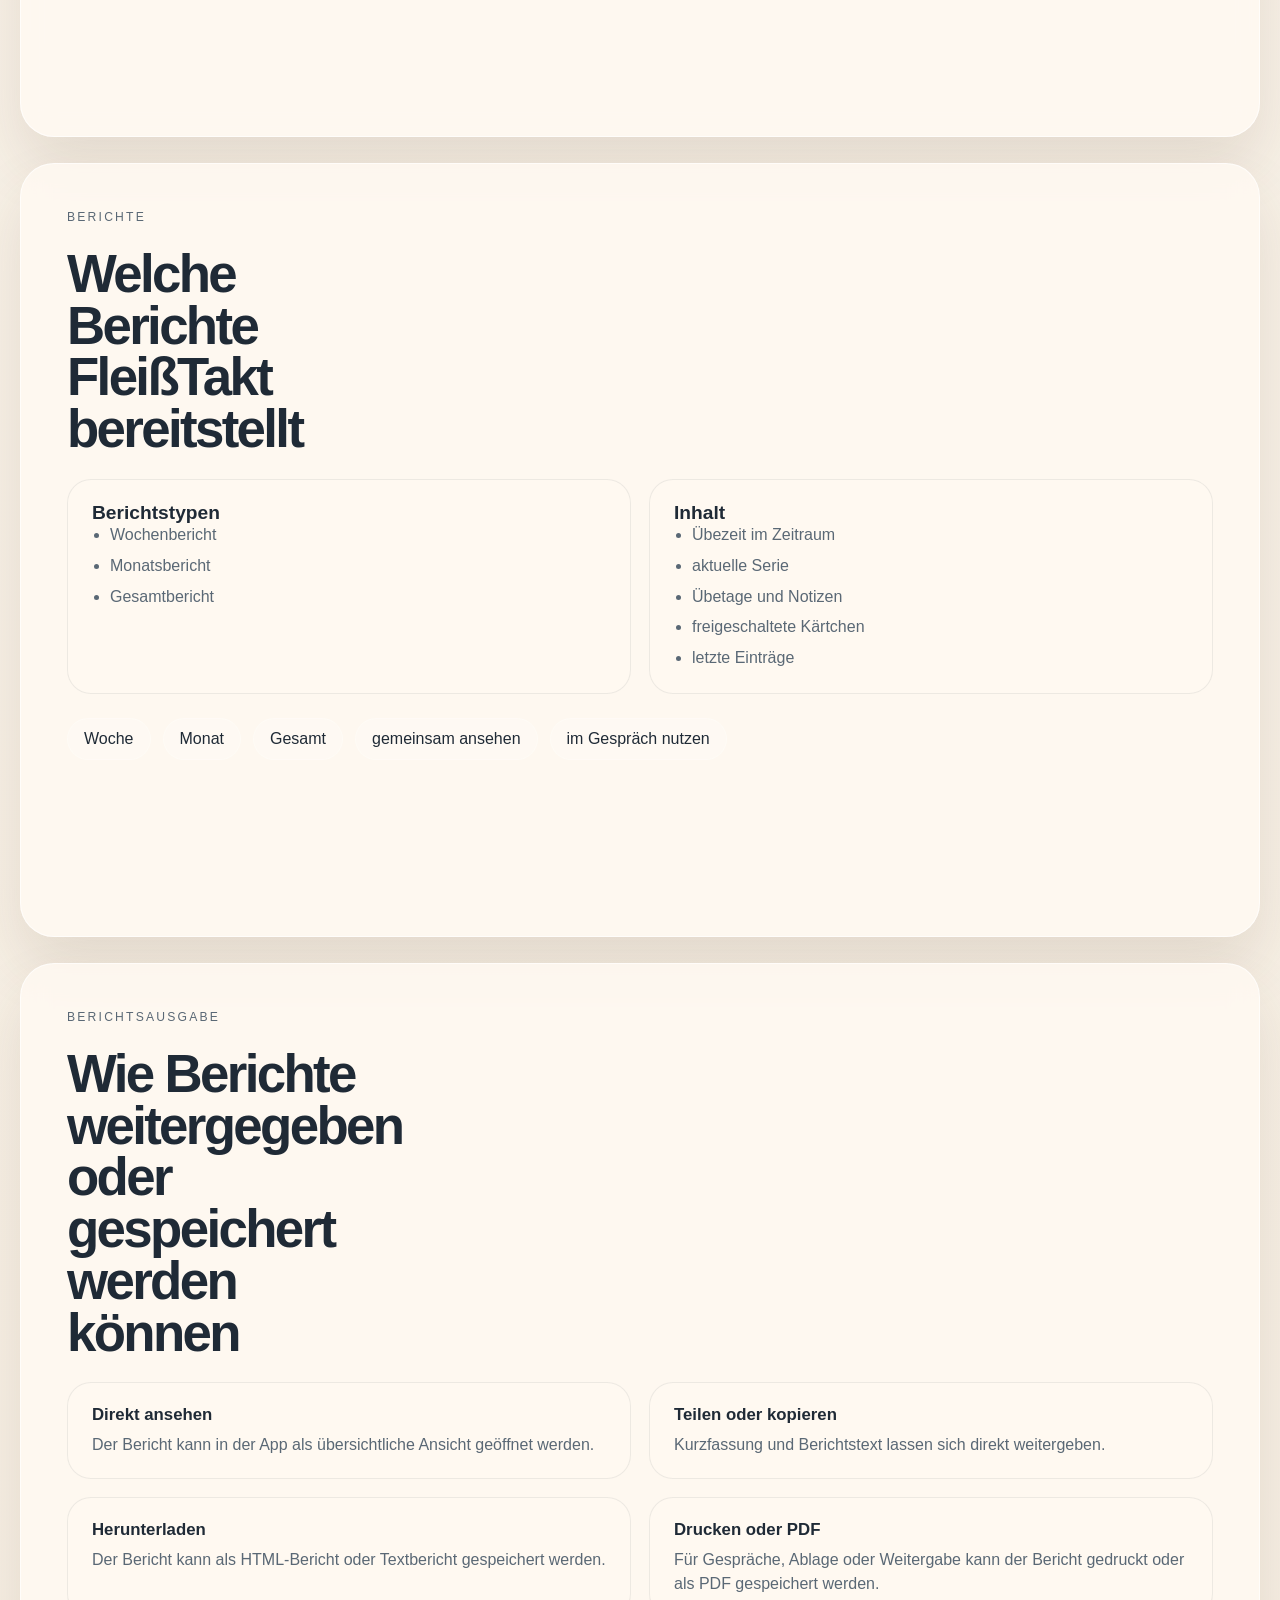
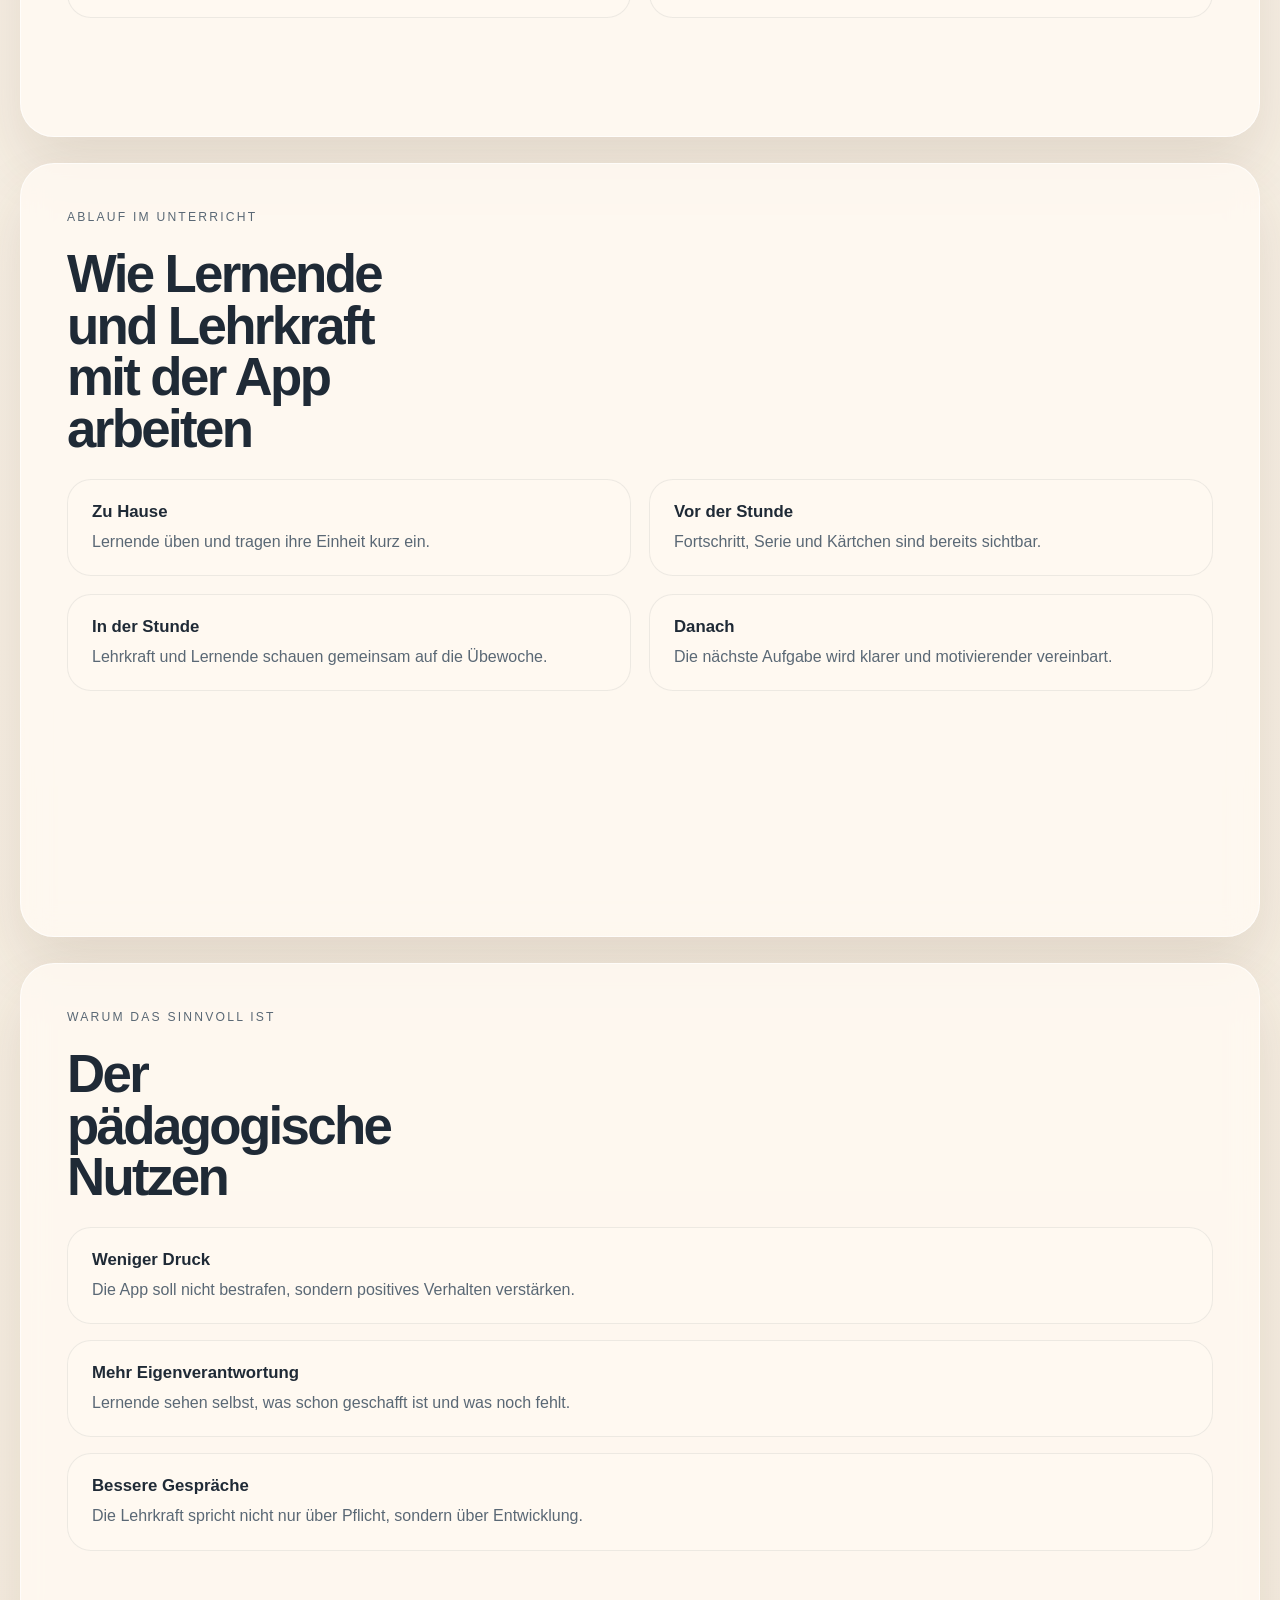
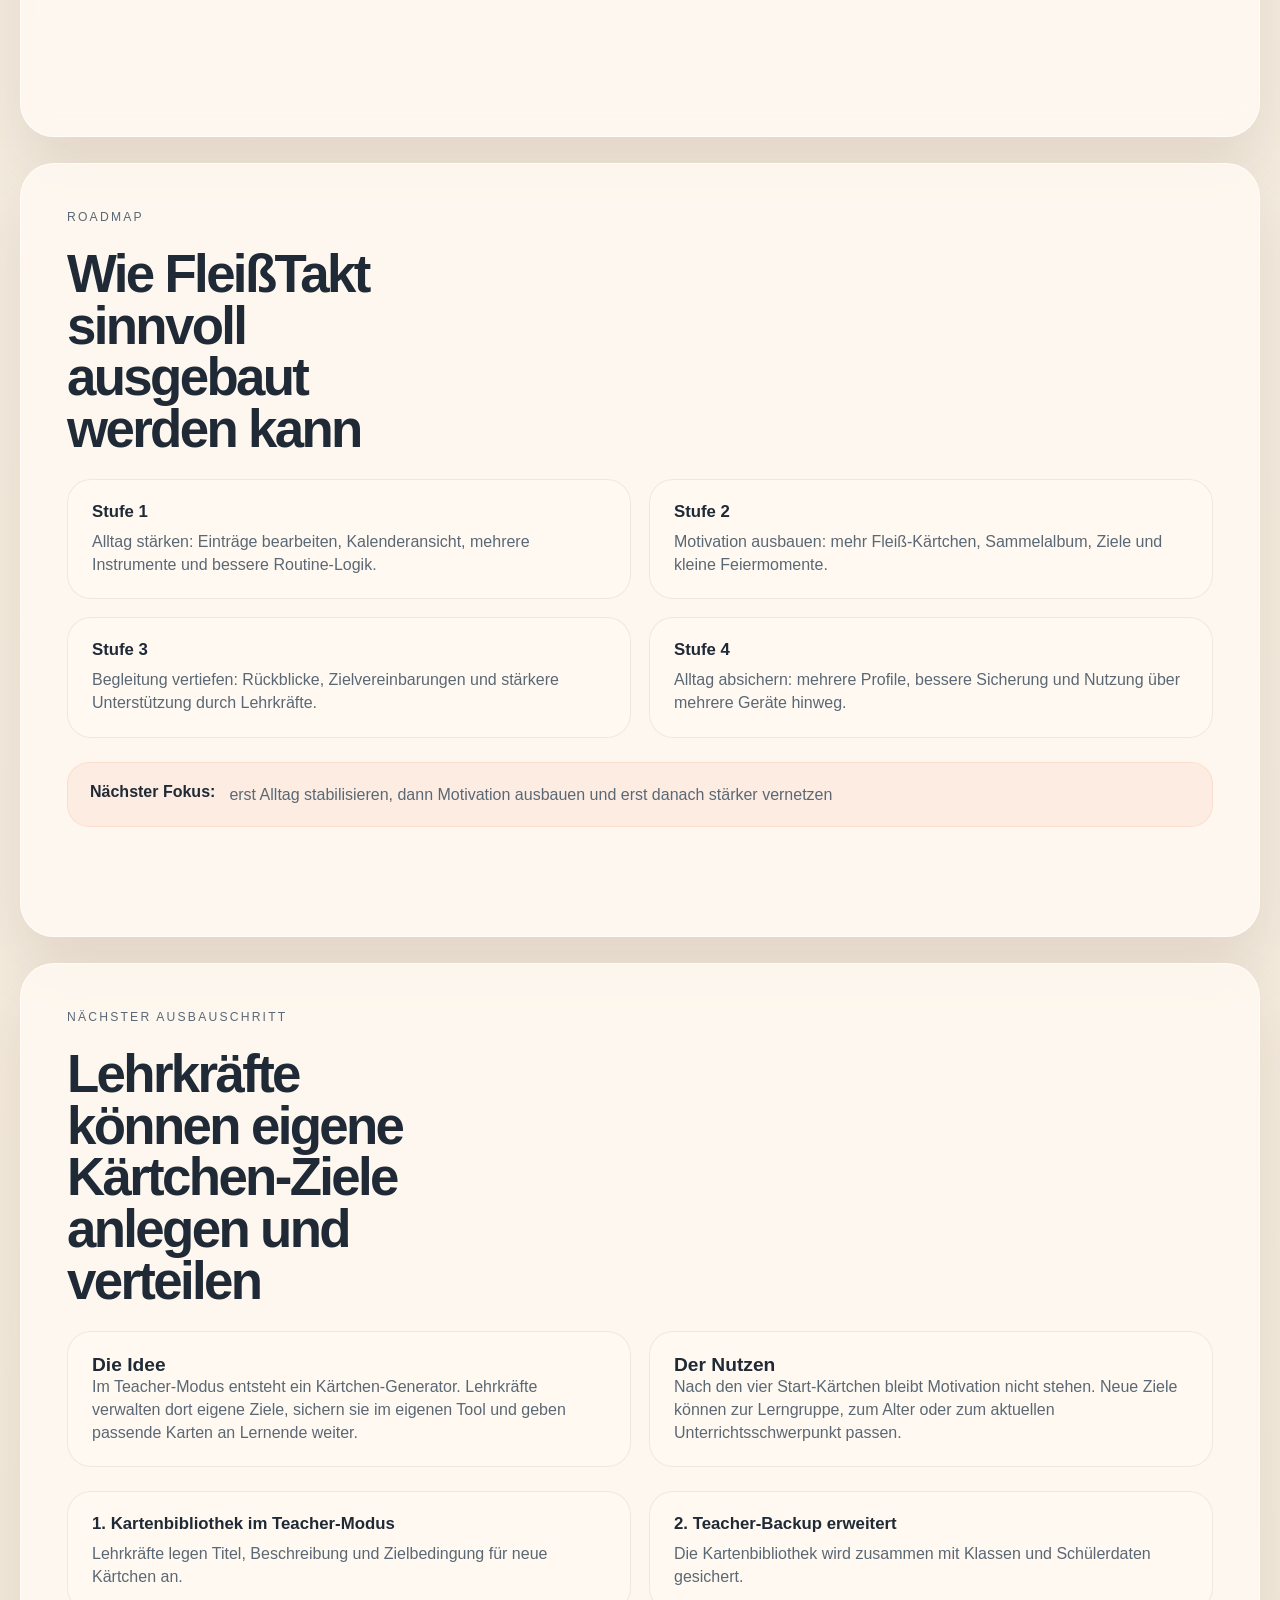
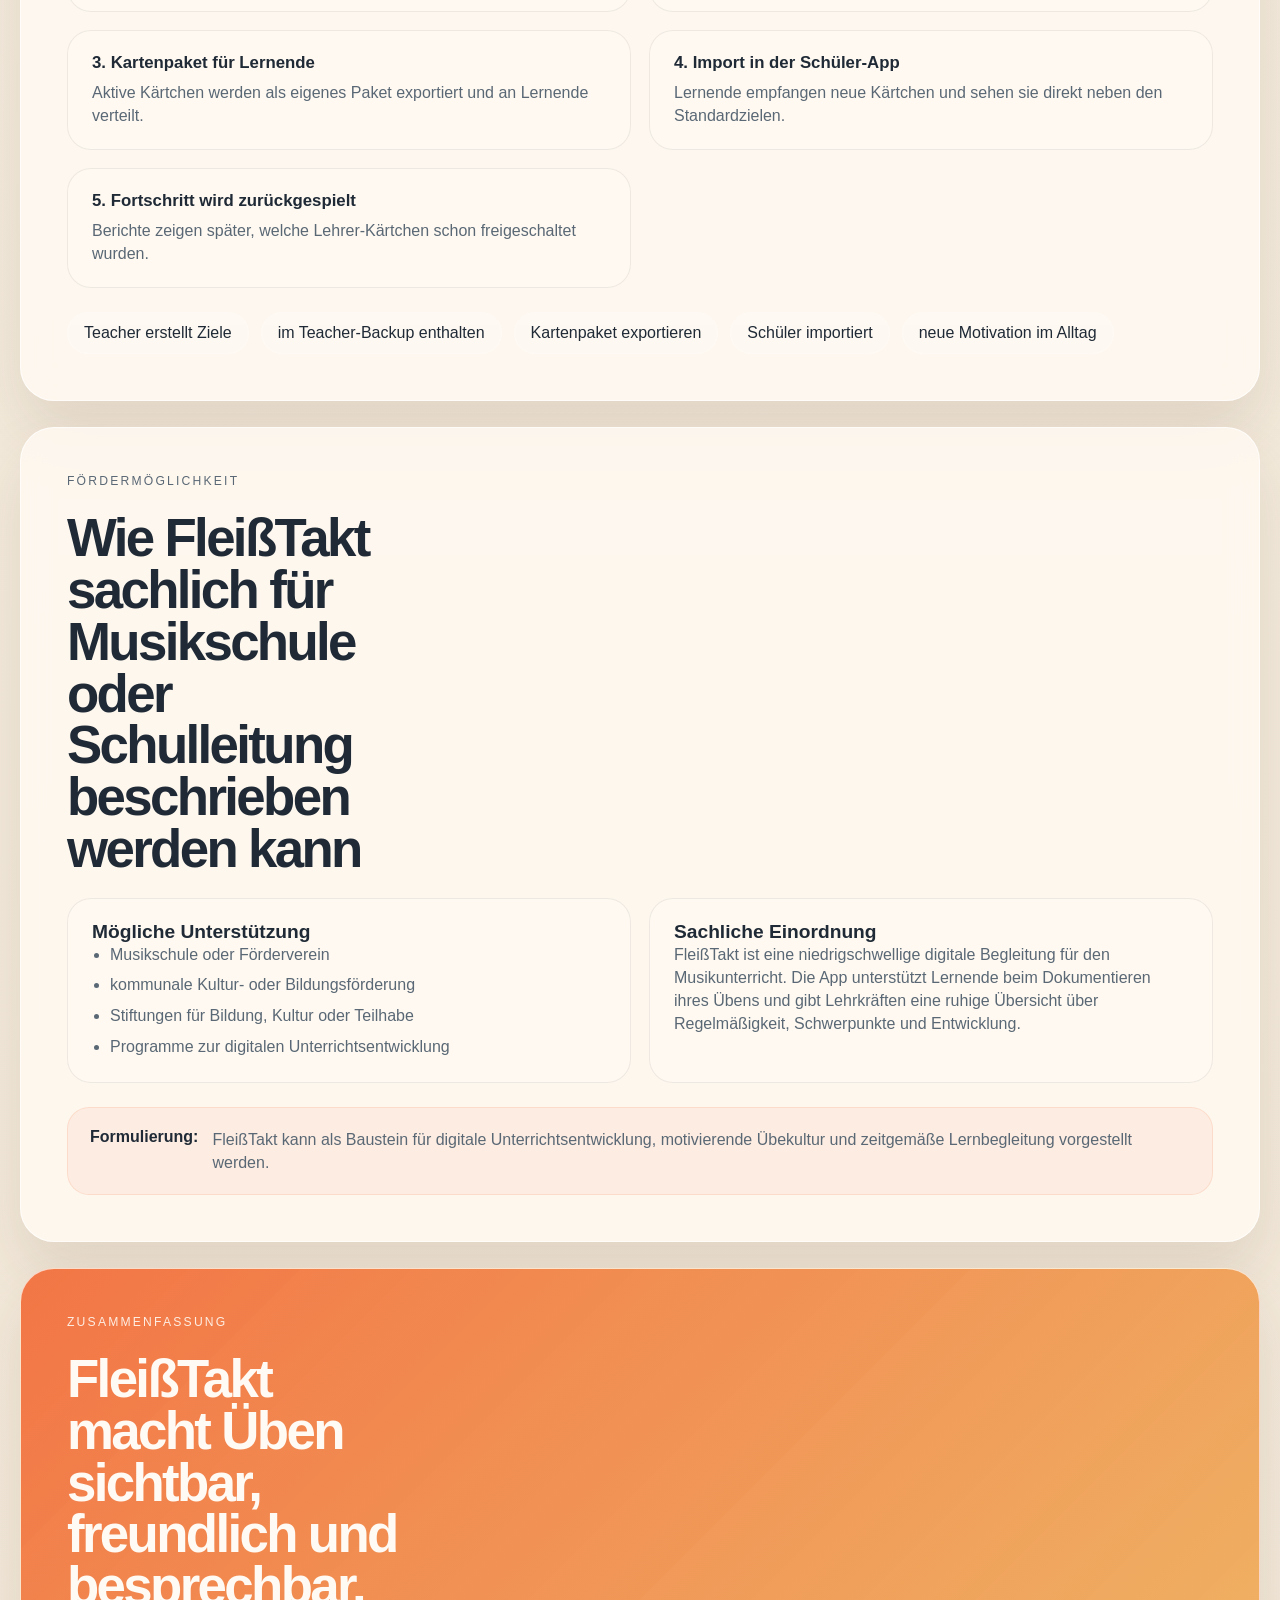
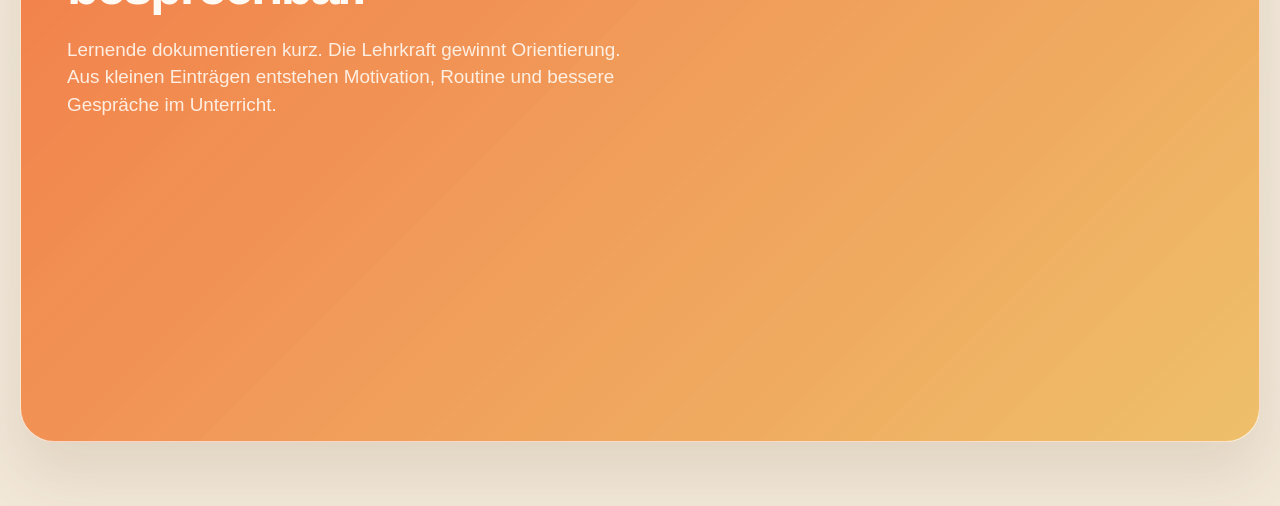
==== commit 53ce2909: "Teacher" ====
--- a/presentation.html
+++ b/presentation.html
@@ -306,6 +306,60 @@
 
       <section class="slide">
         <div class="slide-inner">
+          <p class="eyebrow">Nächster Ausbauschritt</p>
+          <h2>Lehrkräfte können eigene Kärtchen-Ziele anlegen und verteilen</h2>
+          <div class="two-column">
+            <article class="info-block">
+              <h3>Die Idee</h3>
+              <p>
+                Im Teacher-Modus entsteht ein Kärtchen-Generator. Lehrkräfte
+                verwalten dort eigene Ziele, sichern sie im eigenen Tool und
+                geben passende Karten an Lernende weiter.
+              </p>
+            </article>
+            <article class="info-block">
+              <h3>Der Nutzen</h3>
+              <p>
+                Nach den vier Start-Kärtchen bleibt Motivation nicht stehen.
+                Neue Ziele können zur Lerngruppe, zum Alter oder zum aktuellen
+                Unterrichtsschwerpunkt passen.
+              </p>
+            </article>
+          </div>
+          <div class="process-grid">
+            <article class="process-card">
+              <strong>1. Kartenbibliothek im Teacher-Modus</strong>
+              <p>Lehrkräfte legen Titel, Beschreibung und Zielbedingung für neue Kärtchen an.</p>
+            </article>
+            <article class="process-card">
+              <strong>2. Teacher-Backup erweitert</strong>
+              <p>Die Kartenbibliothek wird zusammen mit Klassen und Schülerdaten gesichert.</p>
+            </article>
+            <article class="process-card">
+              <strong>3. Kartenpaket für Lernende</strong>
+              <p>Aktive Kärtchen werden als eigenes Paket exportiert und an Lernende verteilt.</p>
+            </article>
+            <article class="process-card">
+              <strong>4. Import in der Schüler-App</strong>
+              <p>Lernende empfangen neue Kärtchen und sehen sie direkt neben den Standardzielen.</p>
+            </article>
+            <article class="process-card">
+              <strong>5. Fortschritt wird zurückgespielt</strong>
+              <p>Berichte zeigen später, welche Lehrer-Kärtchen schon freigeschaltet wurden.</p>
+            </article>
+          </div>
+          <div class="flow-band">
+            <span>Teacher erstellt Ziele</span>
+            <span>im Teacher-Backup enthalten</span>
+            <span>Kartenpaket exportieren</span>
+            <span>Schüler importiert</span>
+            <span>neue Motivation im Alltag</span>
+          </div>
+        </div>
+      </section>
+
+      <section class="slide">
+        <div class="slide-inner">
           <p class="eyebrow">Fördermöglichkeit</p>
           <h2>Wie FleißTakt sachlich für Musikschule oder Schulleitung beschrieben werden kann</h2>
           <div class="two-column">
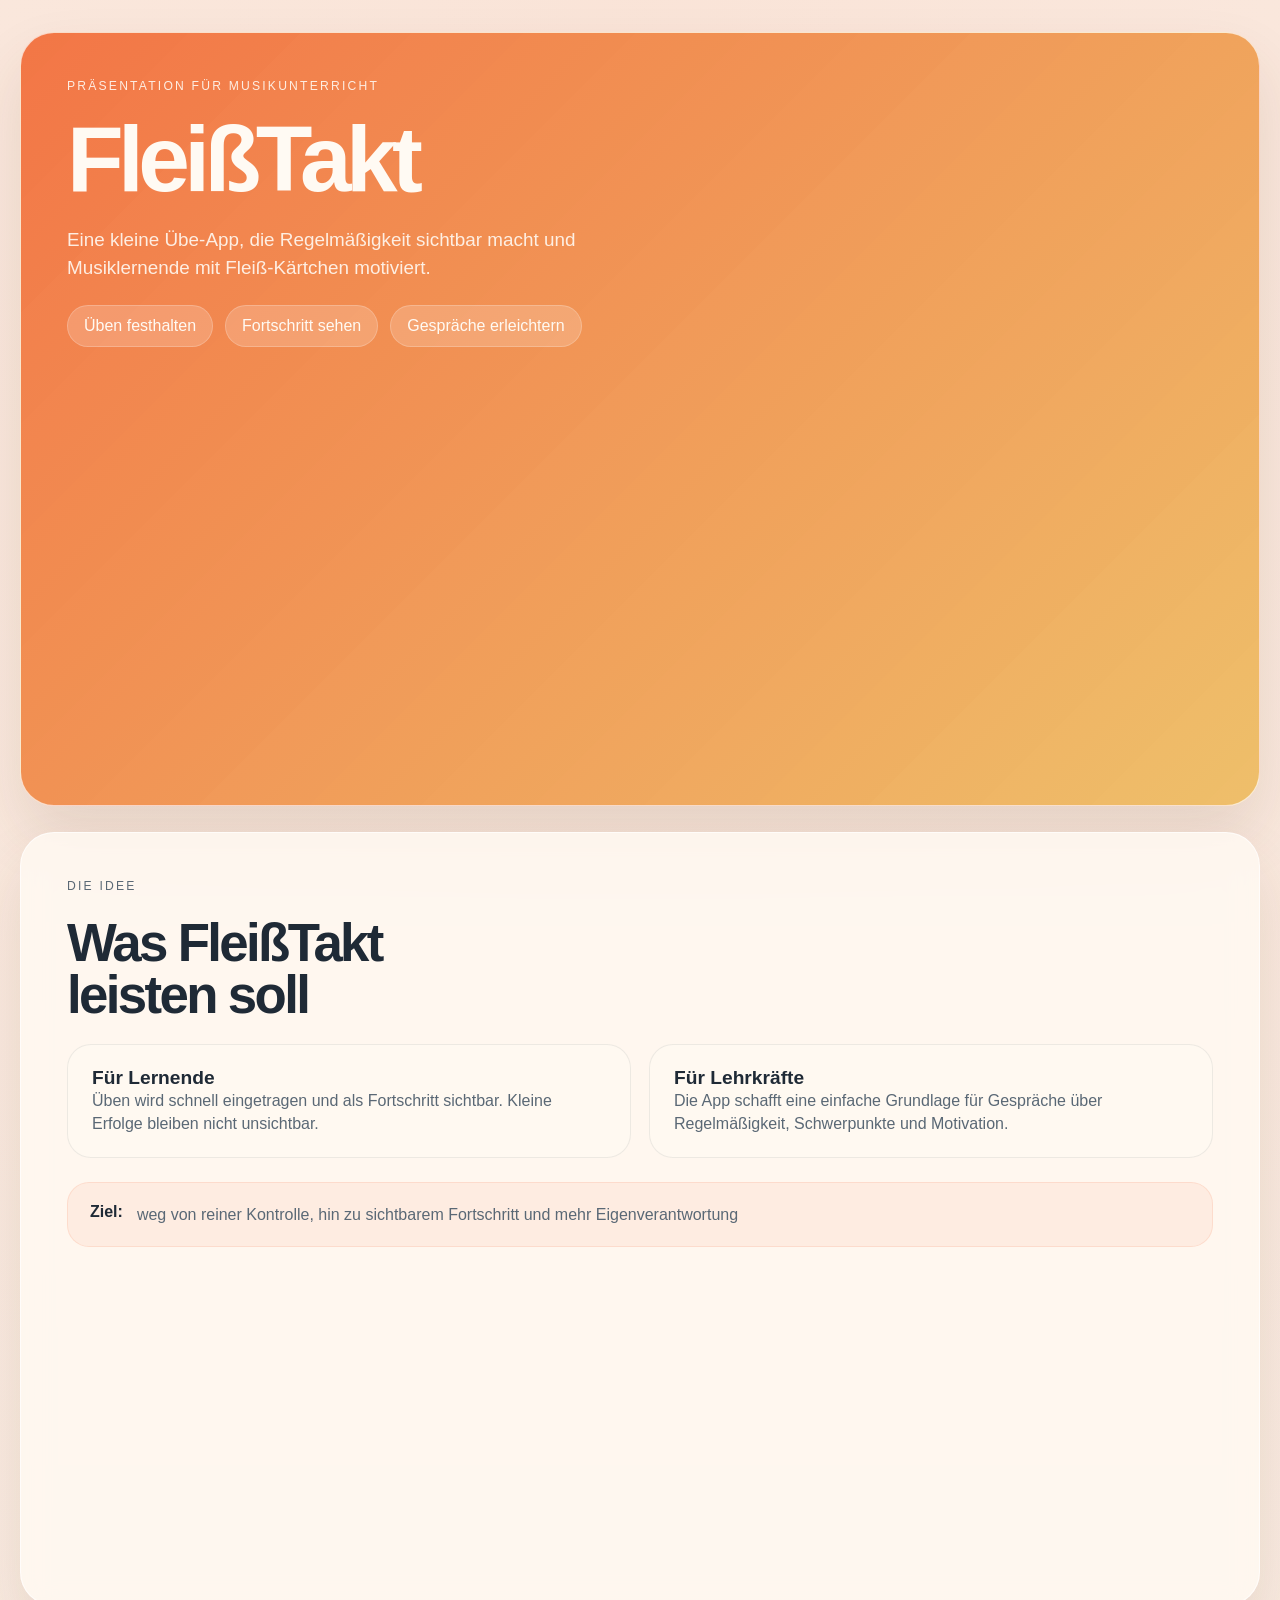
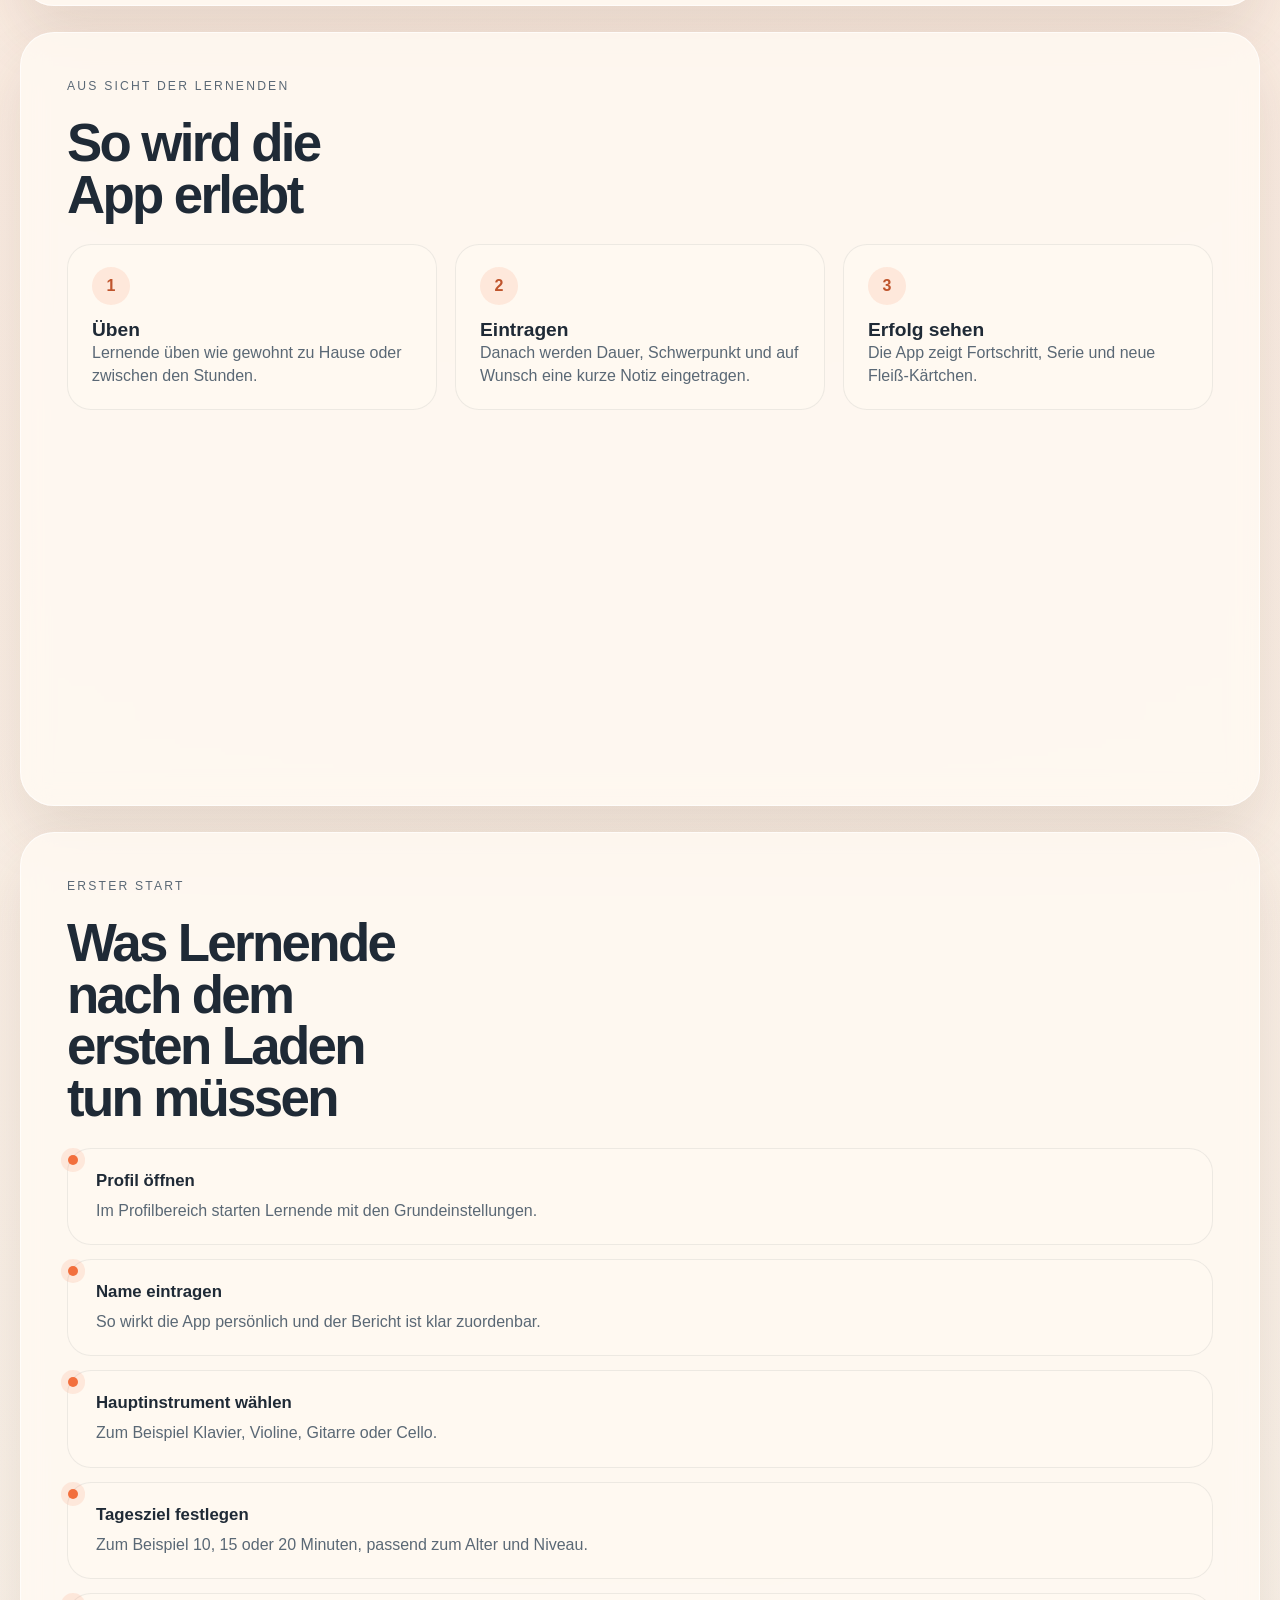
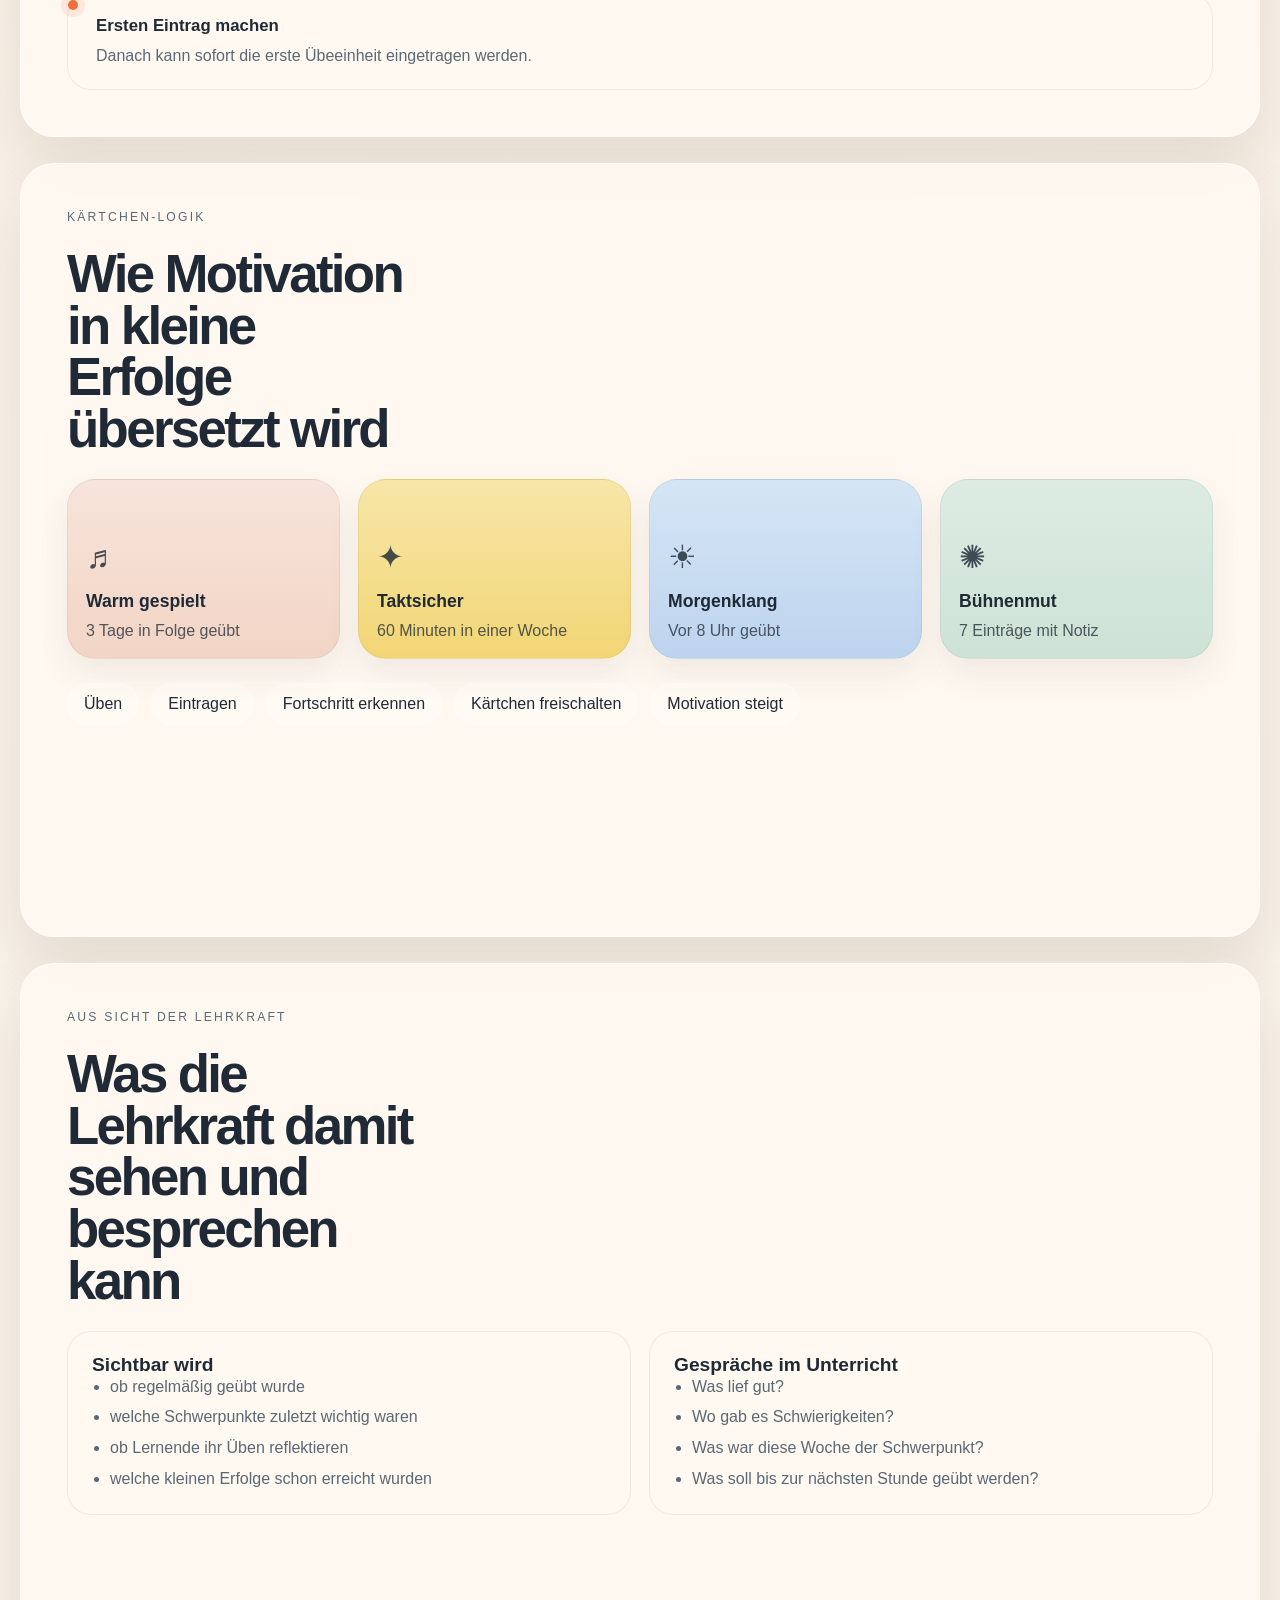
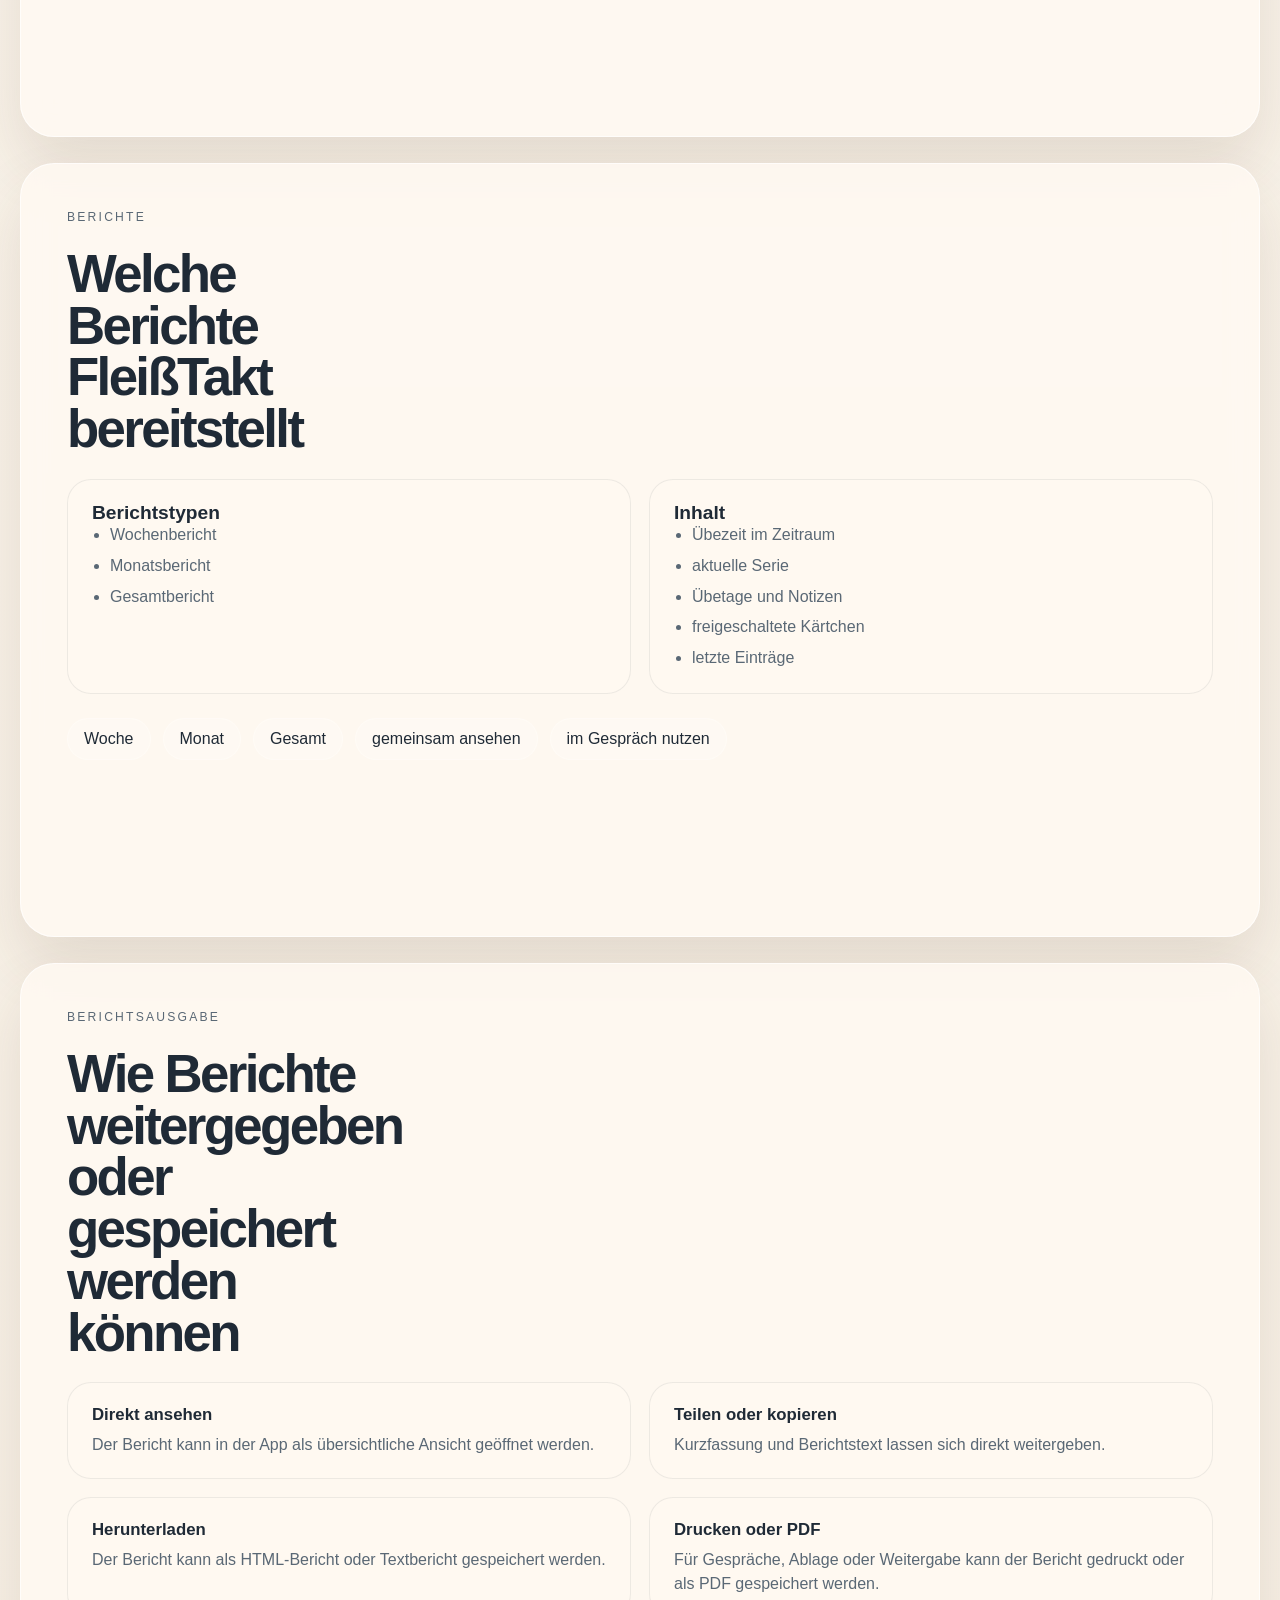
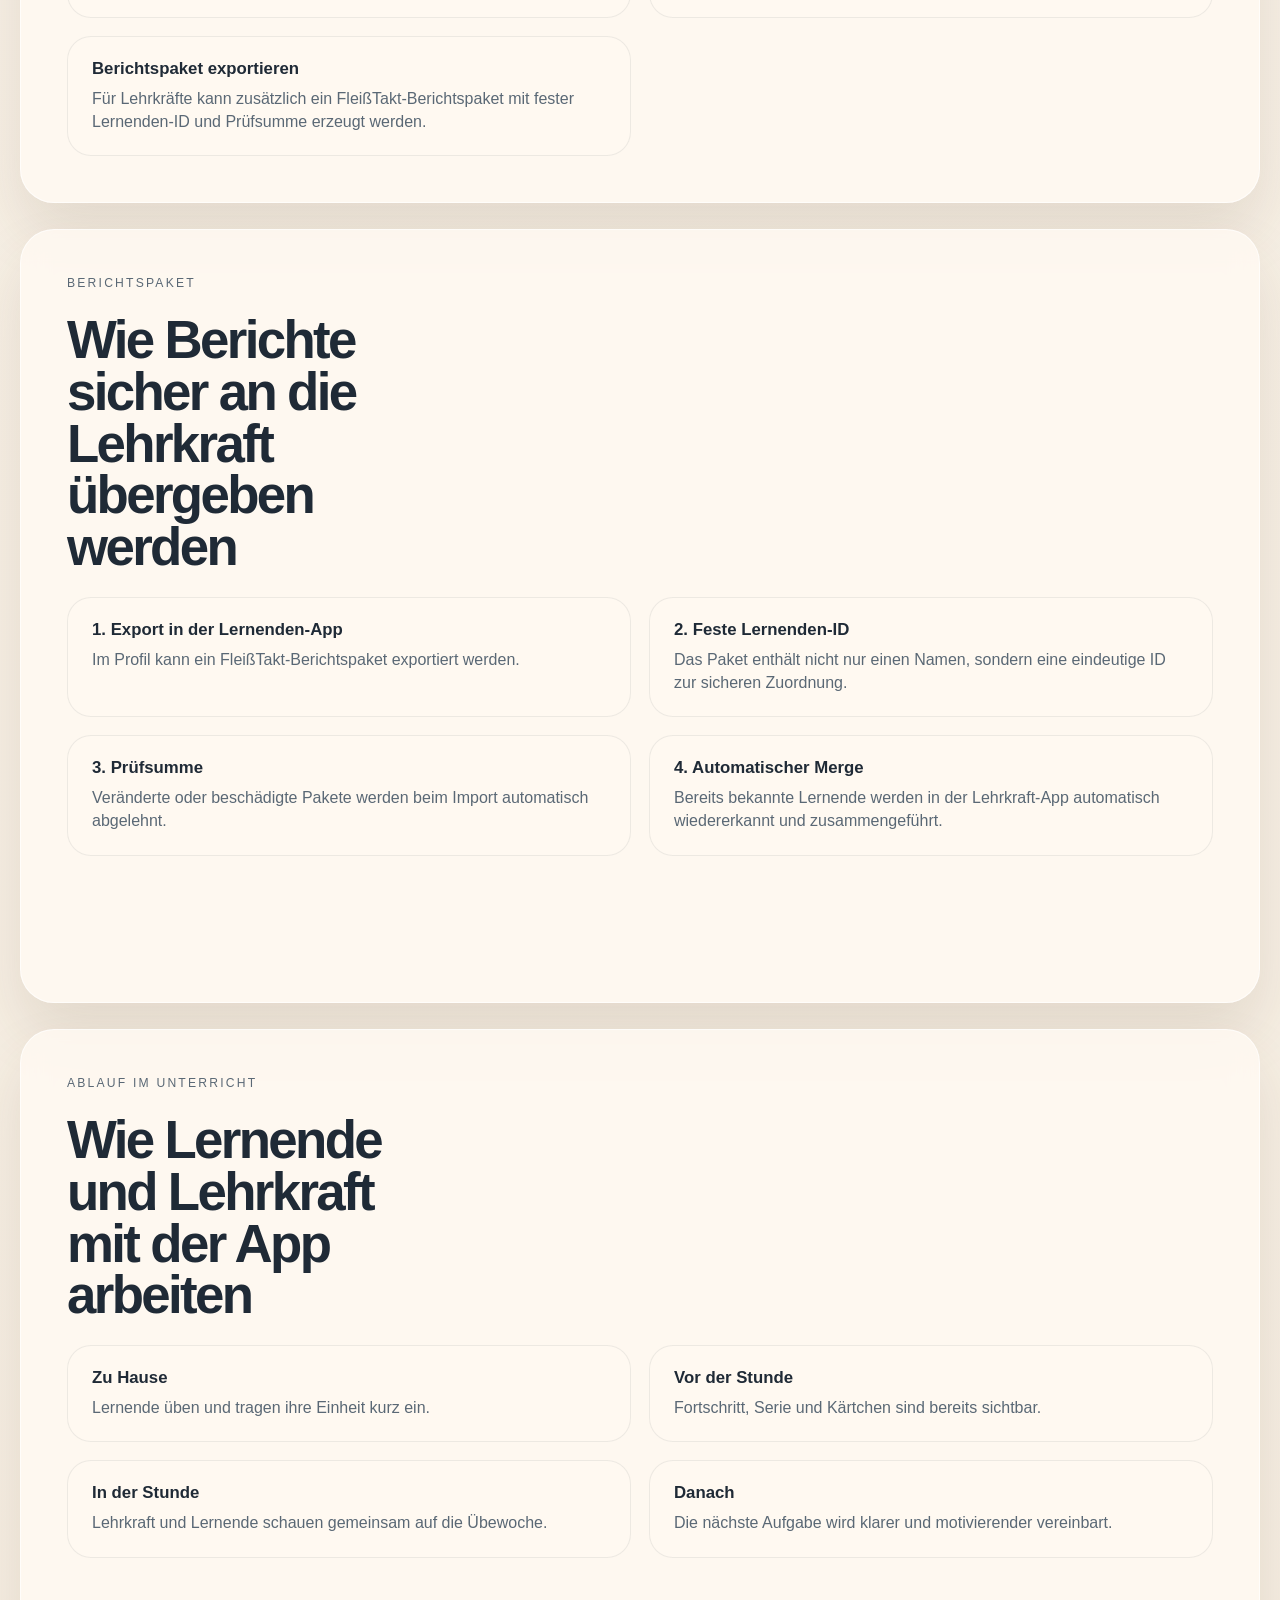
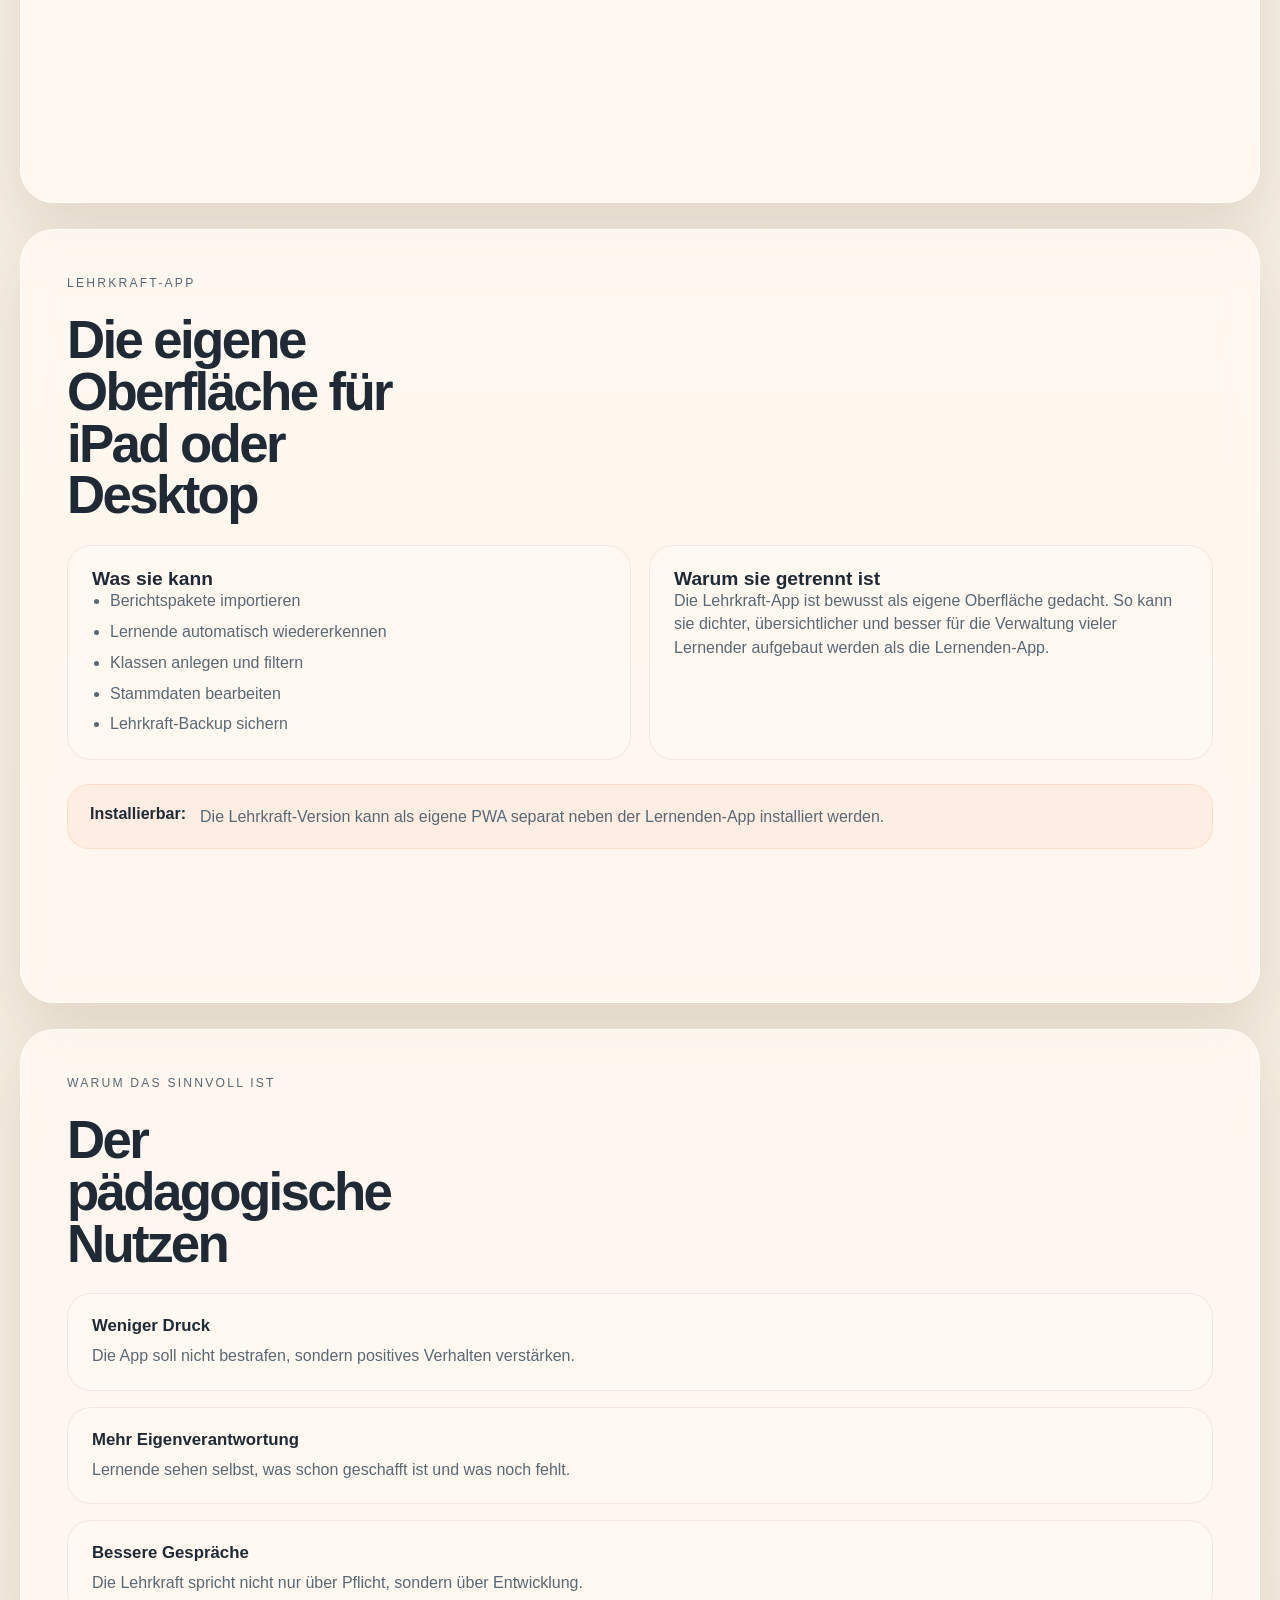
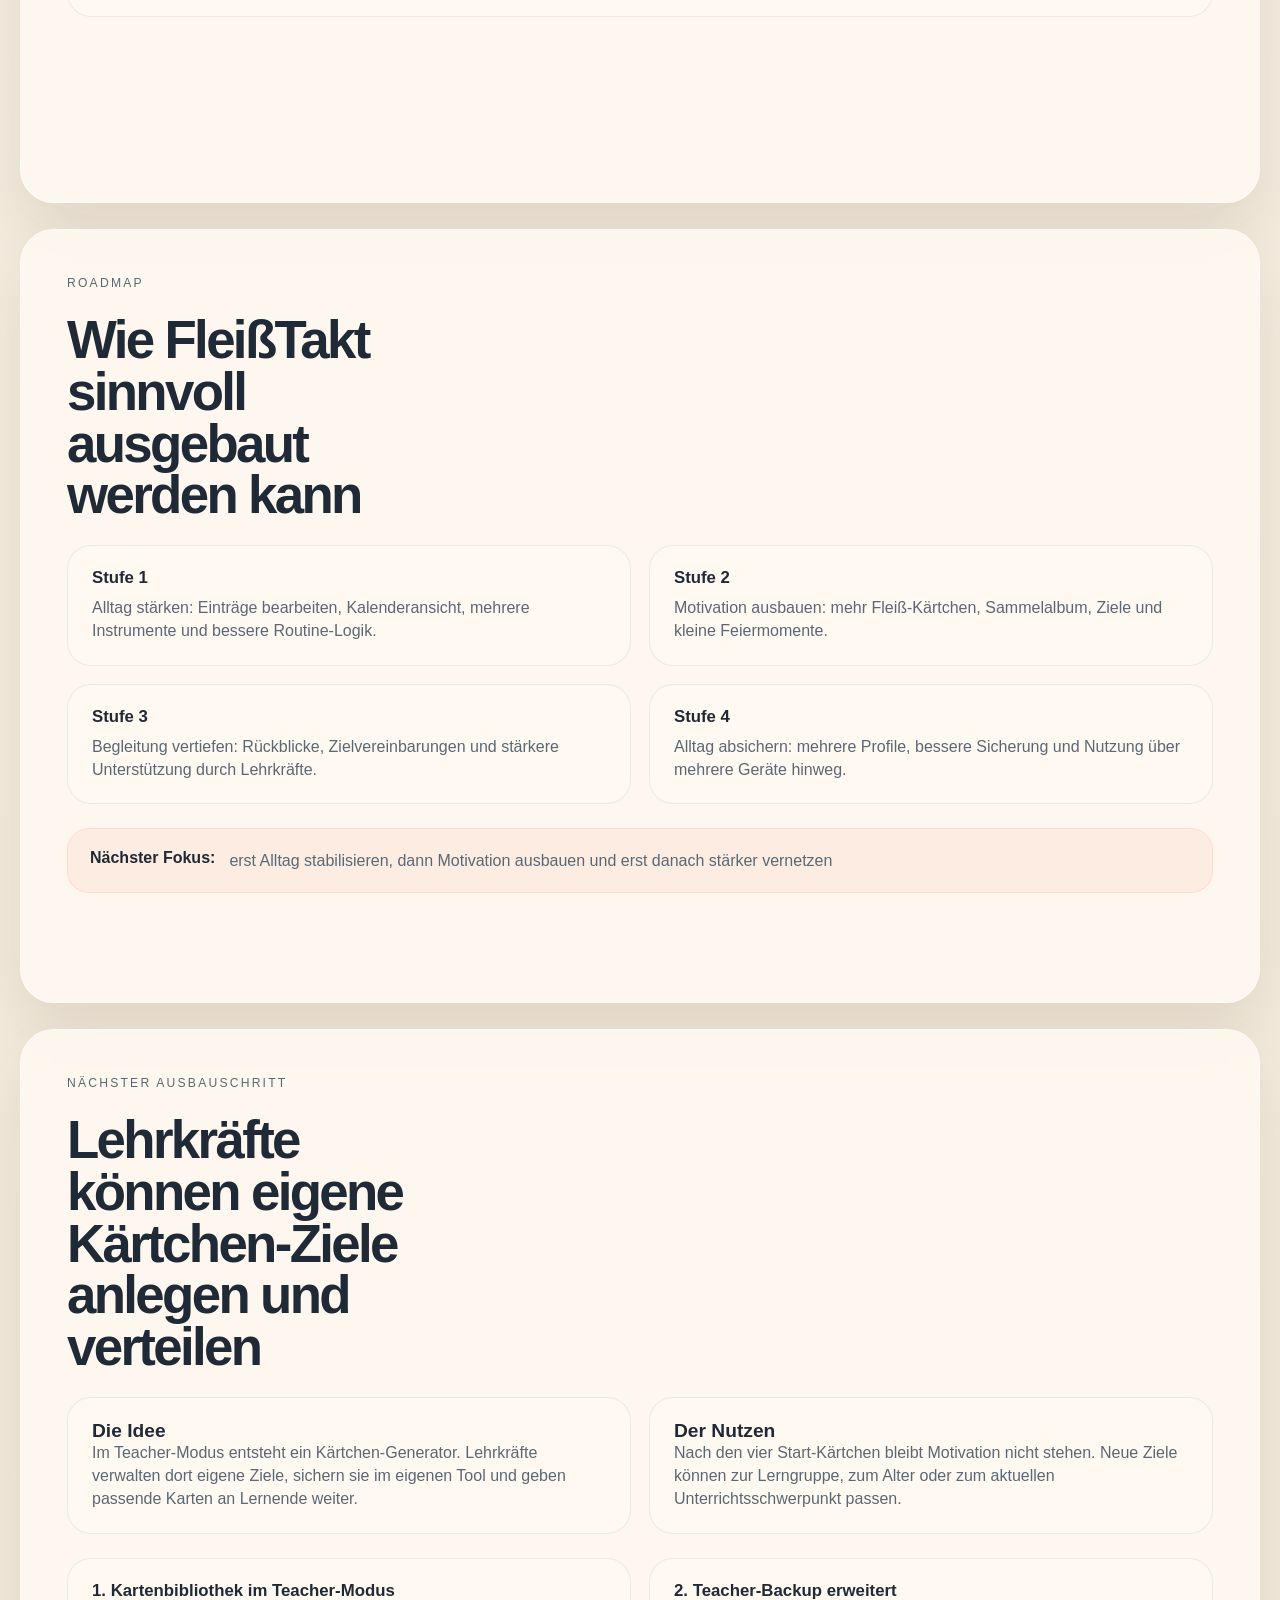
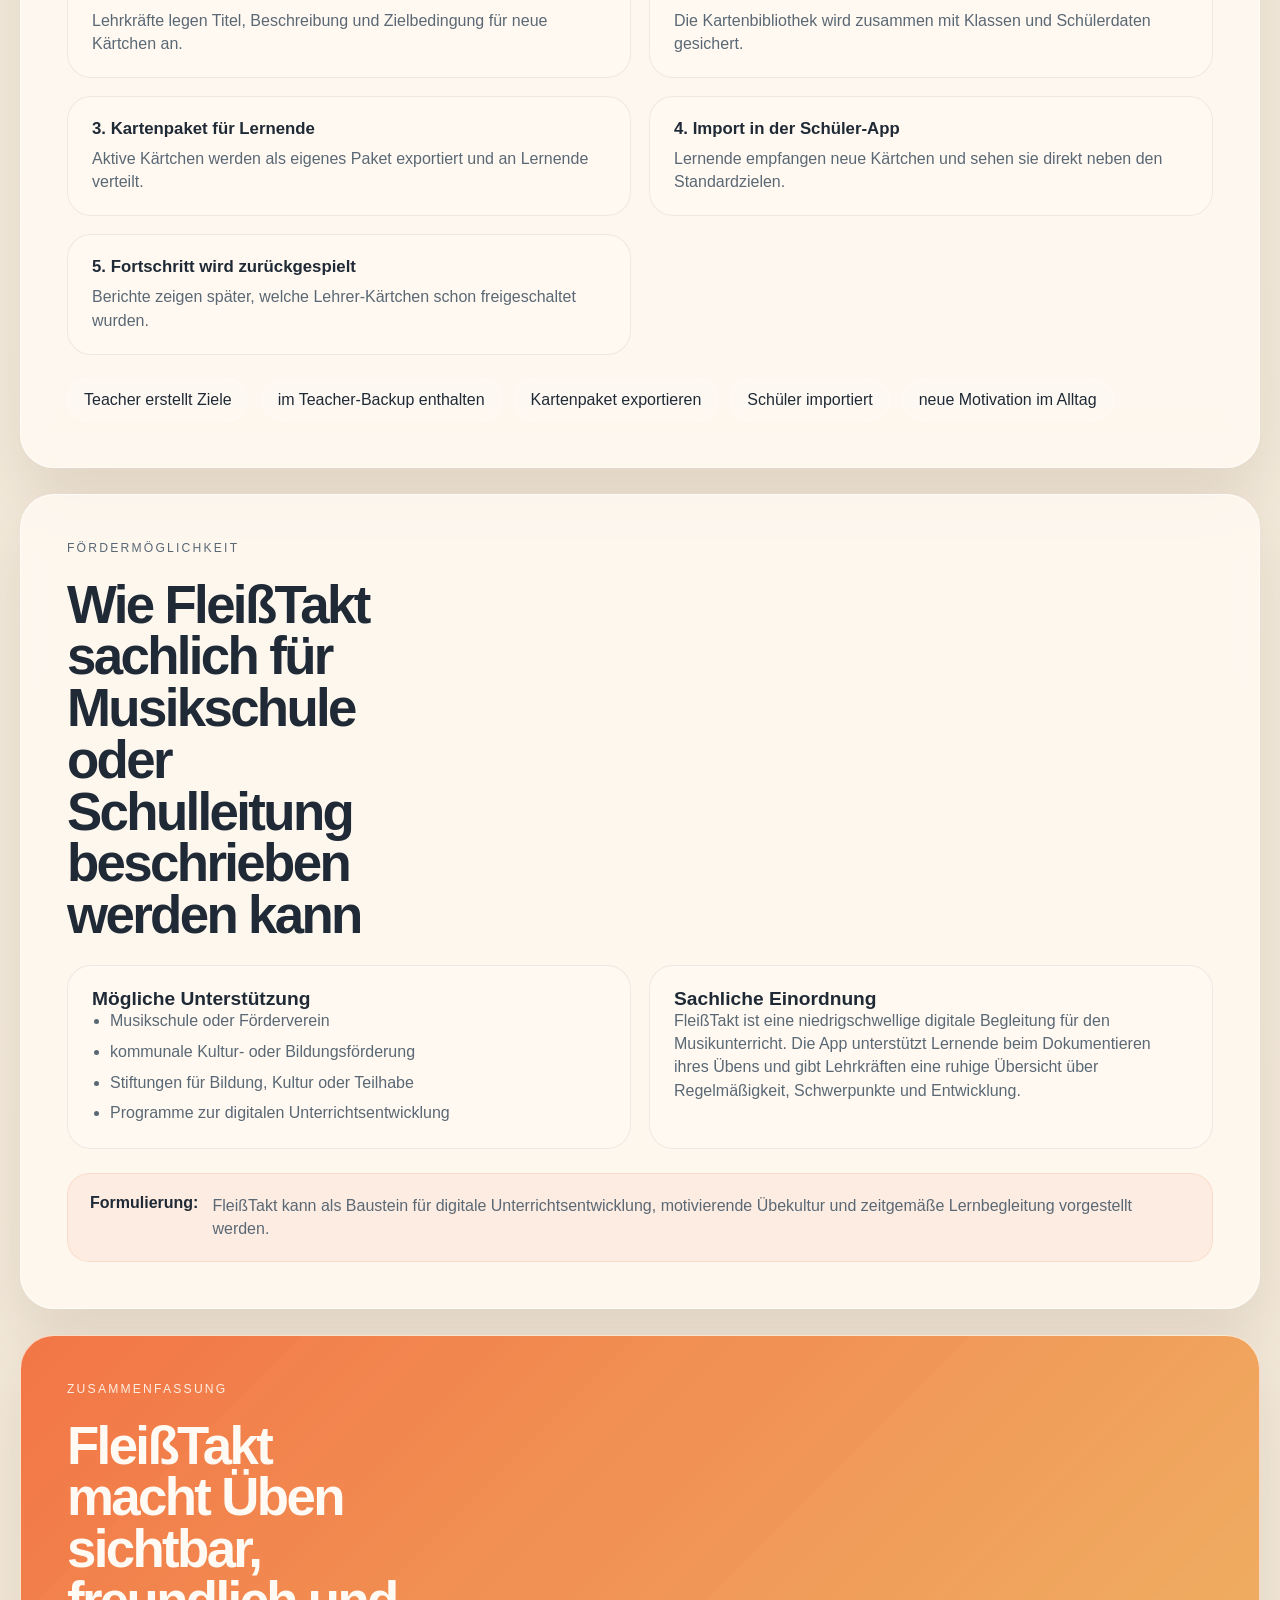
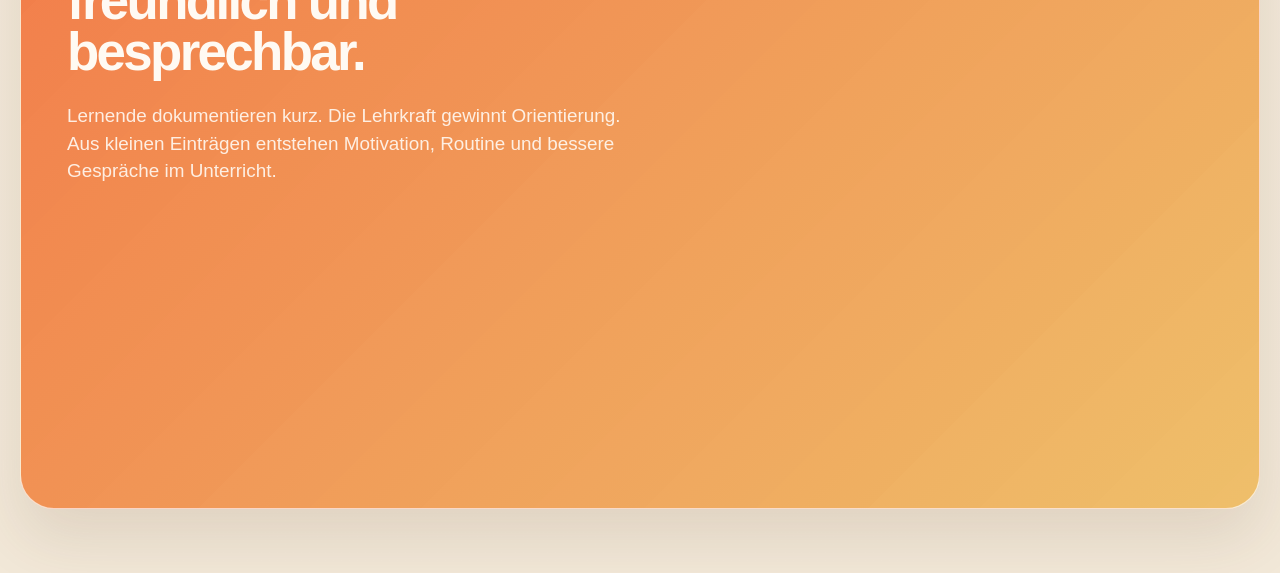
==== commit 8564366a: "Ergänzung Report-Wesen und Teacher-App" ====
--- a/presentation.html
+++ b/presentation.html
@@ -225,6 +225,35 @@
               <strong>Drucken oder PDF</strong>
               <p>Für Gespräche, Ablage oder Weitergabe kann der Bericht gedruckt oder als PDF gespeichert werden.</p>
             </article>
+            <article class="process-card">
+              <strong>Berichtspaket exportieren</strong>
+              <p>Für Lehrkräfte kann zusätzlich ein FleißTakt-Berichtspaket mit fester Lernenden-ID und Prüfsumme erzeugt werden.</p>
+            </article>
+          </div>
+        </div>
+      </section>
+
+      <section class="slide">
+        <div class="slide-inner">
+          <p class="eyebrow">Berichtspaket</p>
+          <h2>Wie Berichte sicher an die Lehrkraft übergeben werden</h2>
+          <div class="process-grid">
+            <article class="process-card">
+              <strong>1. Export in der Lernenden-App</strong>
+              <p>Im Profil kann ein FleißTakt-Berichtspaket exportiert werden.</p>
+            </article>
+            <article class="process-card">
+              <strong>2. Feste Lernenden-ID</strong>
+              <p>Das Paket enthält nicht nur einen Namen, sondern eine eindeutige ID zur sicheren Zuordnung.</p>
+            </article>
+            <article class="process-card">
+              <strong>3. Prüfsumme</strong>
+              <p>Veränderte oder beschädigte Pakete werden beim Import automatisch abgelehnt.</p>
+            </article>
+            <article class="process-card">
+              <strong>4. Automatischer Merge</strong>
+              <p>Bereits bekannte Lernende werden in der Lehrkraft-App automatisch wiedererkannt und zusammengeführt.</p>
+            </article>
           </div>
         </div>
       </section>
@@ -250,6 +279,38 @@
               <strong>Danach</strong>
               <p>Die nächste Aufgabe wird klarer und motivierender vereinbart.</p>
             </article>
+          </div>
+        </div>
+      </section>
+
+      <section class="slide">
+        <div class="slide-inner">
+          <p class="eyebrow">Lehrkraft-App</p>
+          <h2>Die eigene Oberfläche für iPad oder Desktop</h2>
+          <div class="two-column">
+            <article class="info-block">
+              <h3>Was sie kann</h3>
+              <ul>
+                <li>Berichtspakete importieren</li>
+                <li>Lernende automatisch wiedererkennen</li>
+                <li>Klassen anlegen und filtern</li>
+                <li>Stammdaten bearbeiten</li>
+                <li>Lehrkraft-Backup sichern</li>
+              </ul>
+            </article>
+            <article class="info-block">
+              <h3>Warum sie getrennt ist</h3>
+              <p>
+                Die Lehrkraft-App ist bewusst als eigene Oberfläche gedacht.
+                So kann sie dichter, übersichtlicher und besser für die
+                Verwaltung vieler Lernender aufgebaut werden als die
+                Lernenden-App.
+              </p>
+            </article>
+          </div>
+          <div class="quote-strip">
+            <strong>Installierbar:</strong>
+            <span>Die Lehrkraft-Version kann als eigene PWA separat neben der Lernenden-App installiert werden.</span>
           </div>
         </div>
       </section>
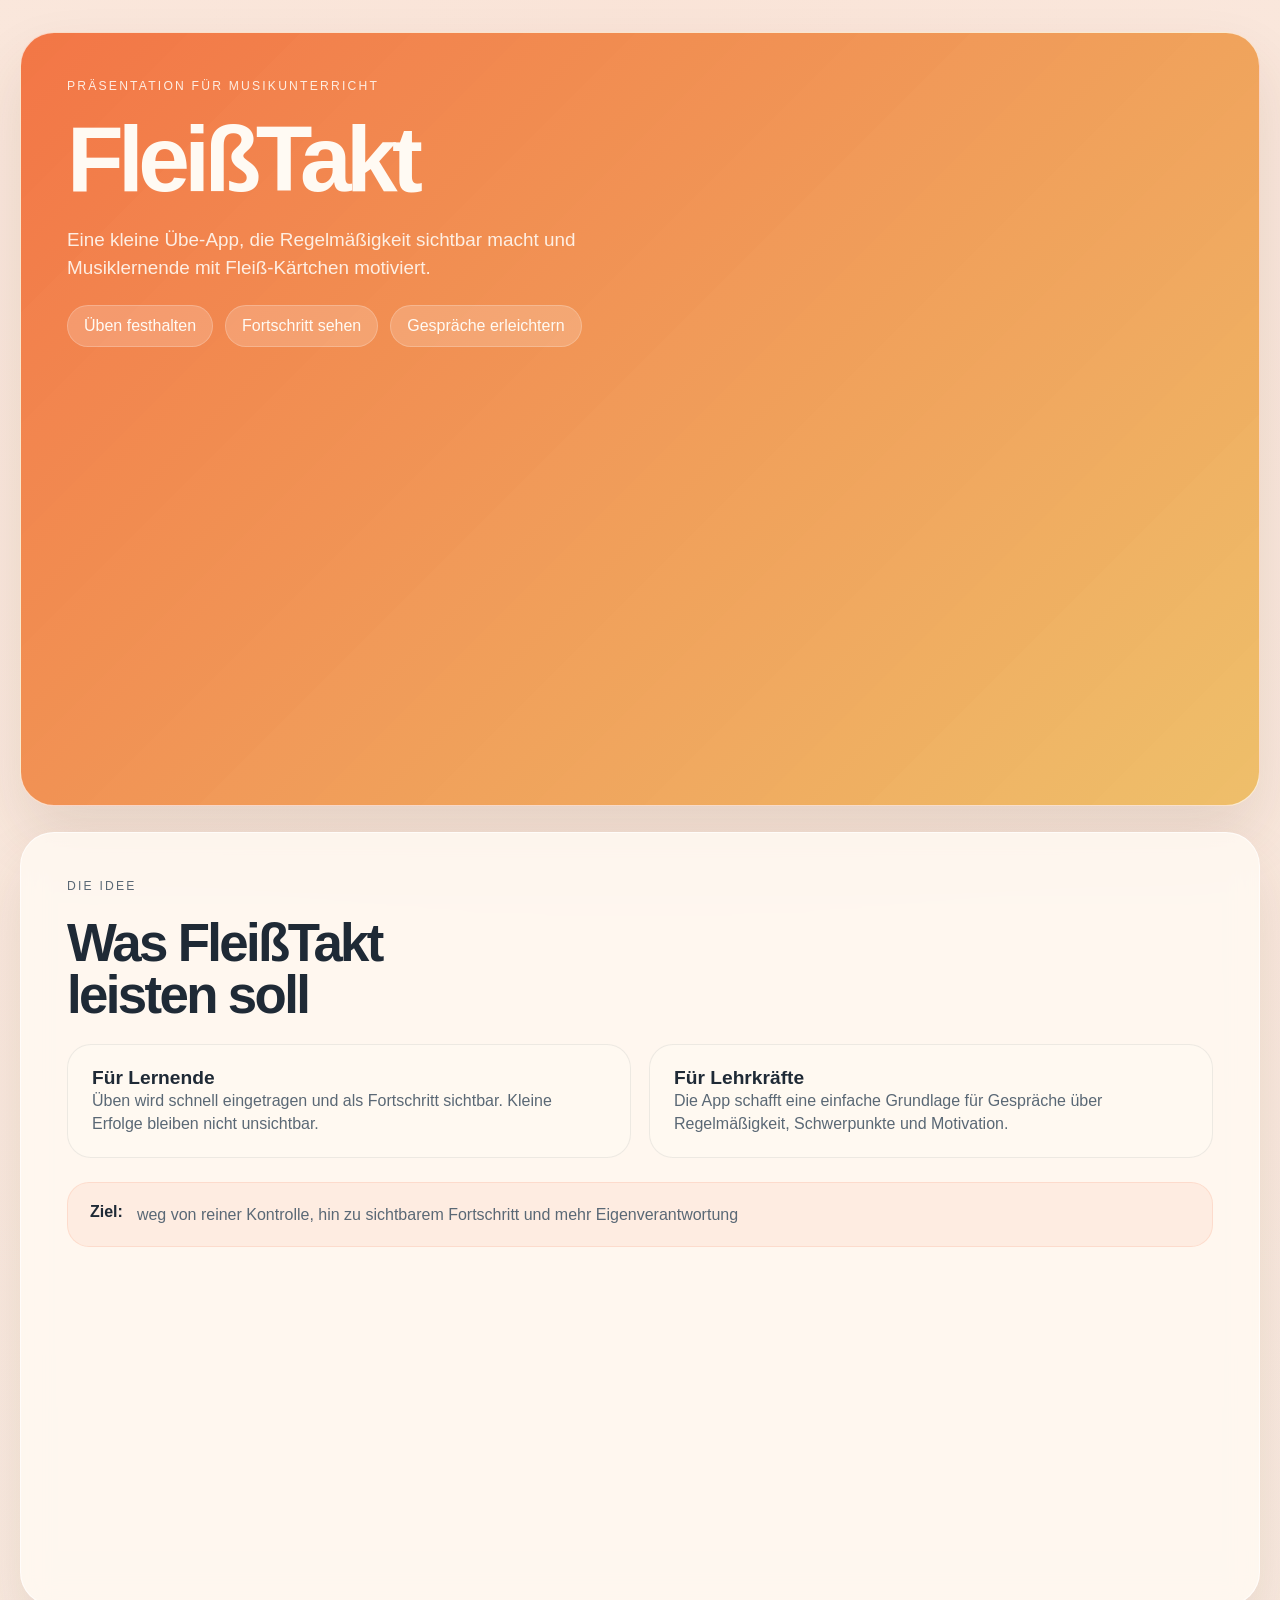
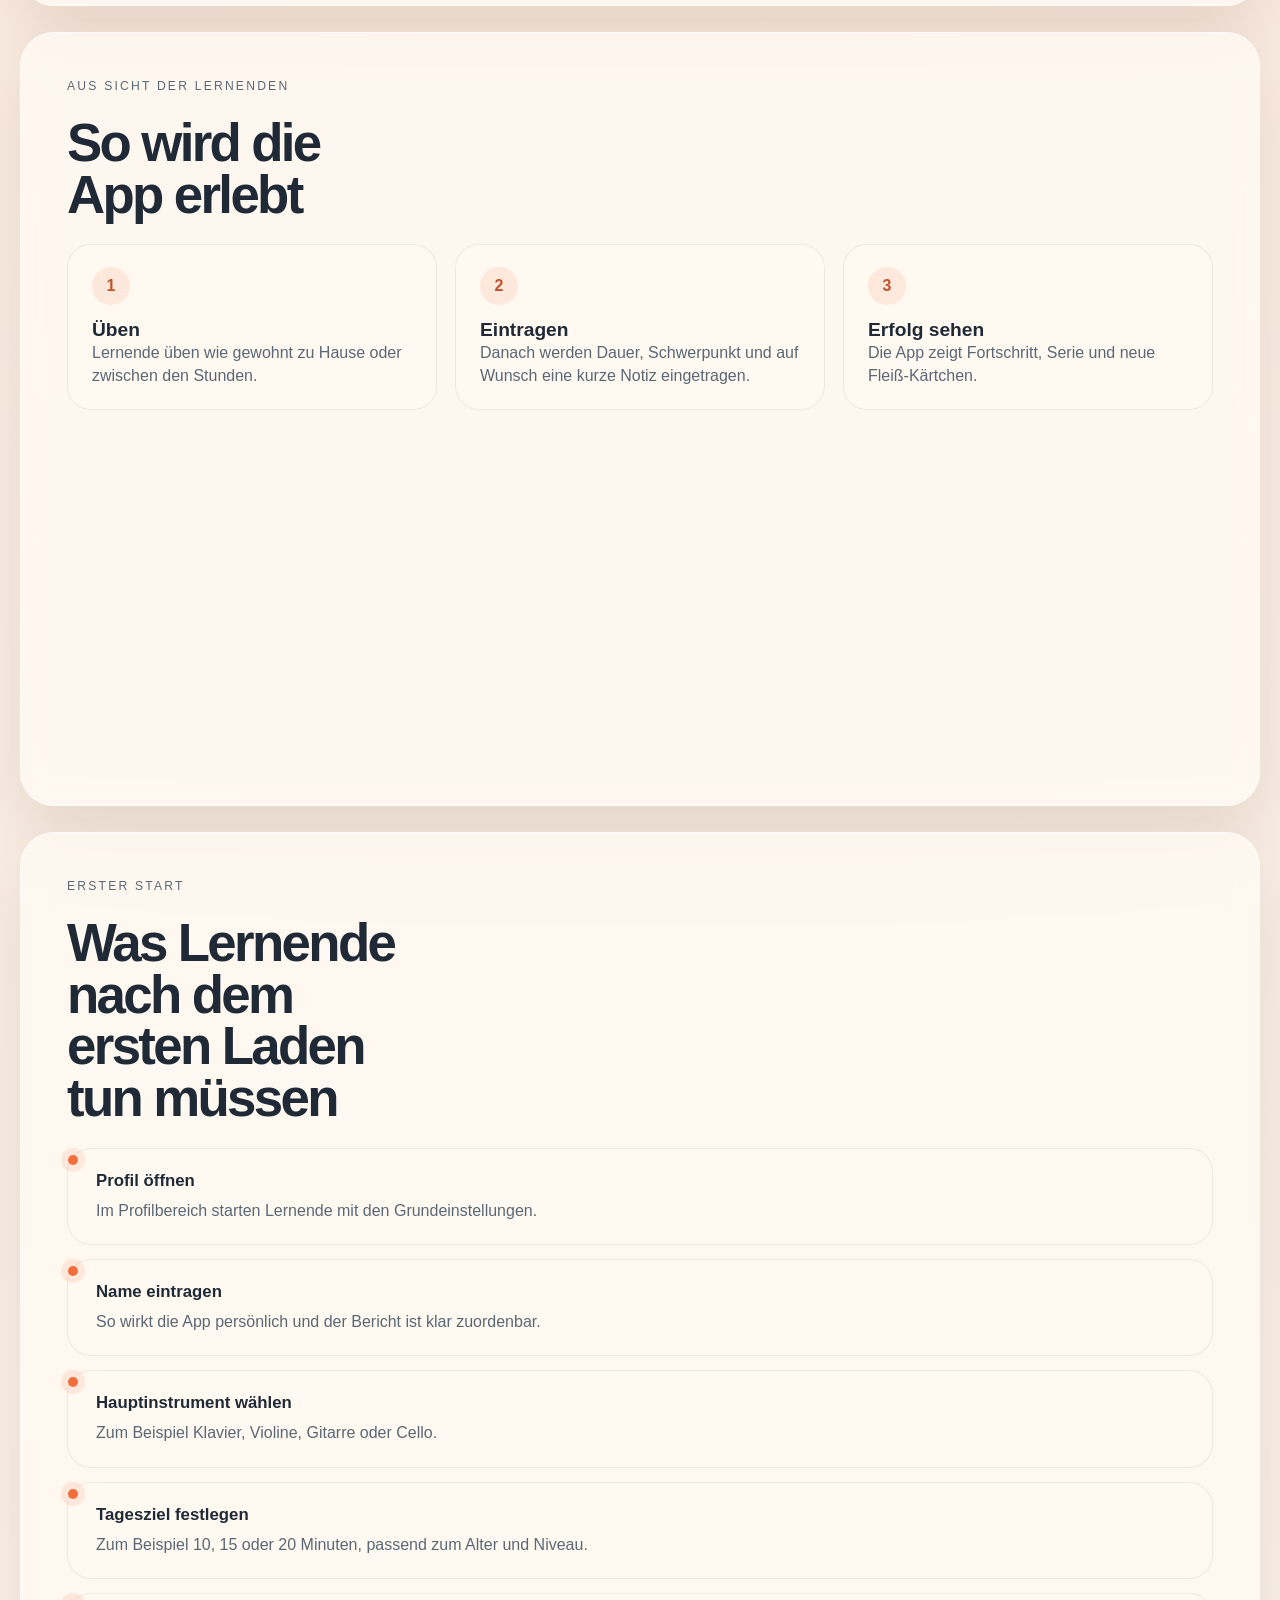
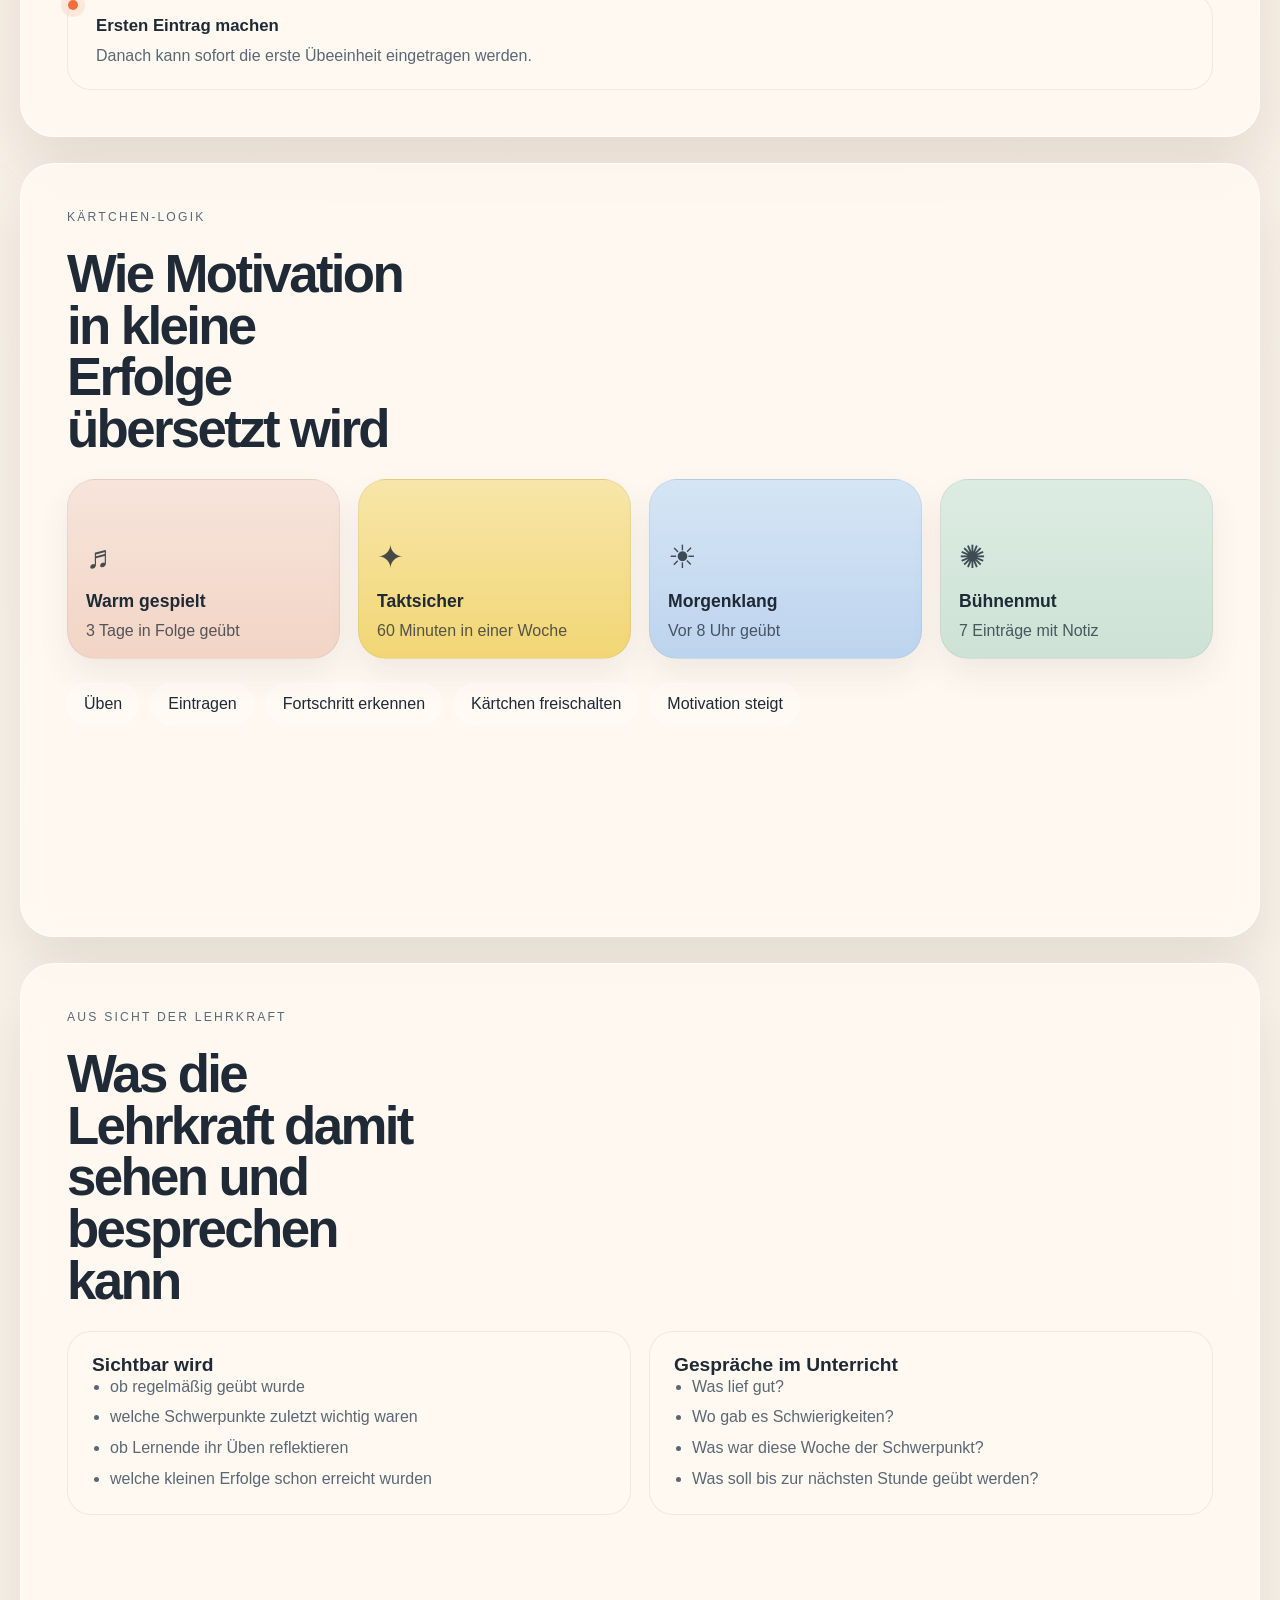
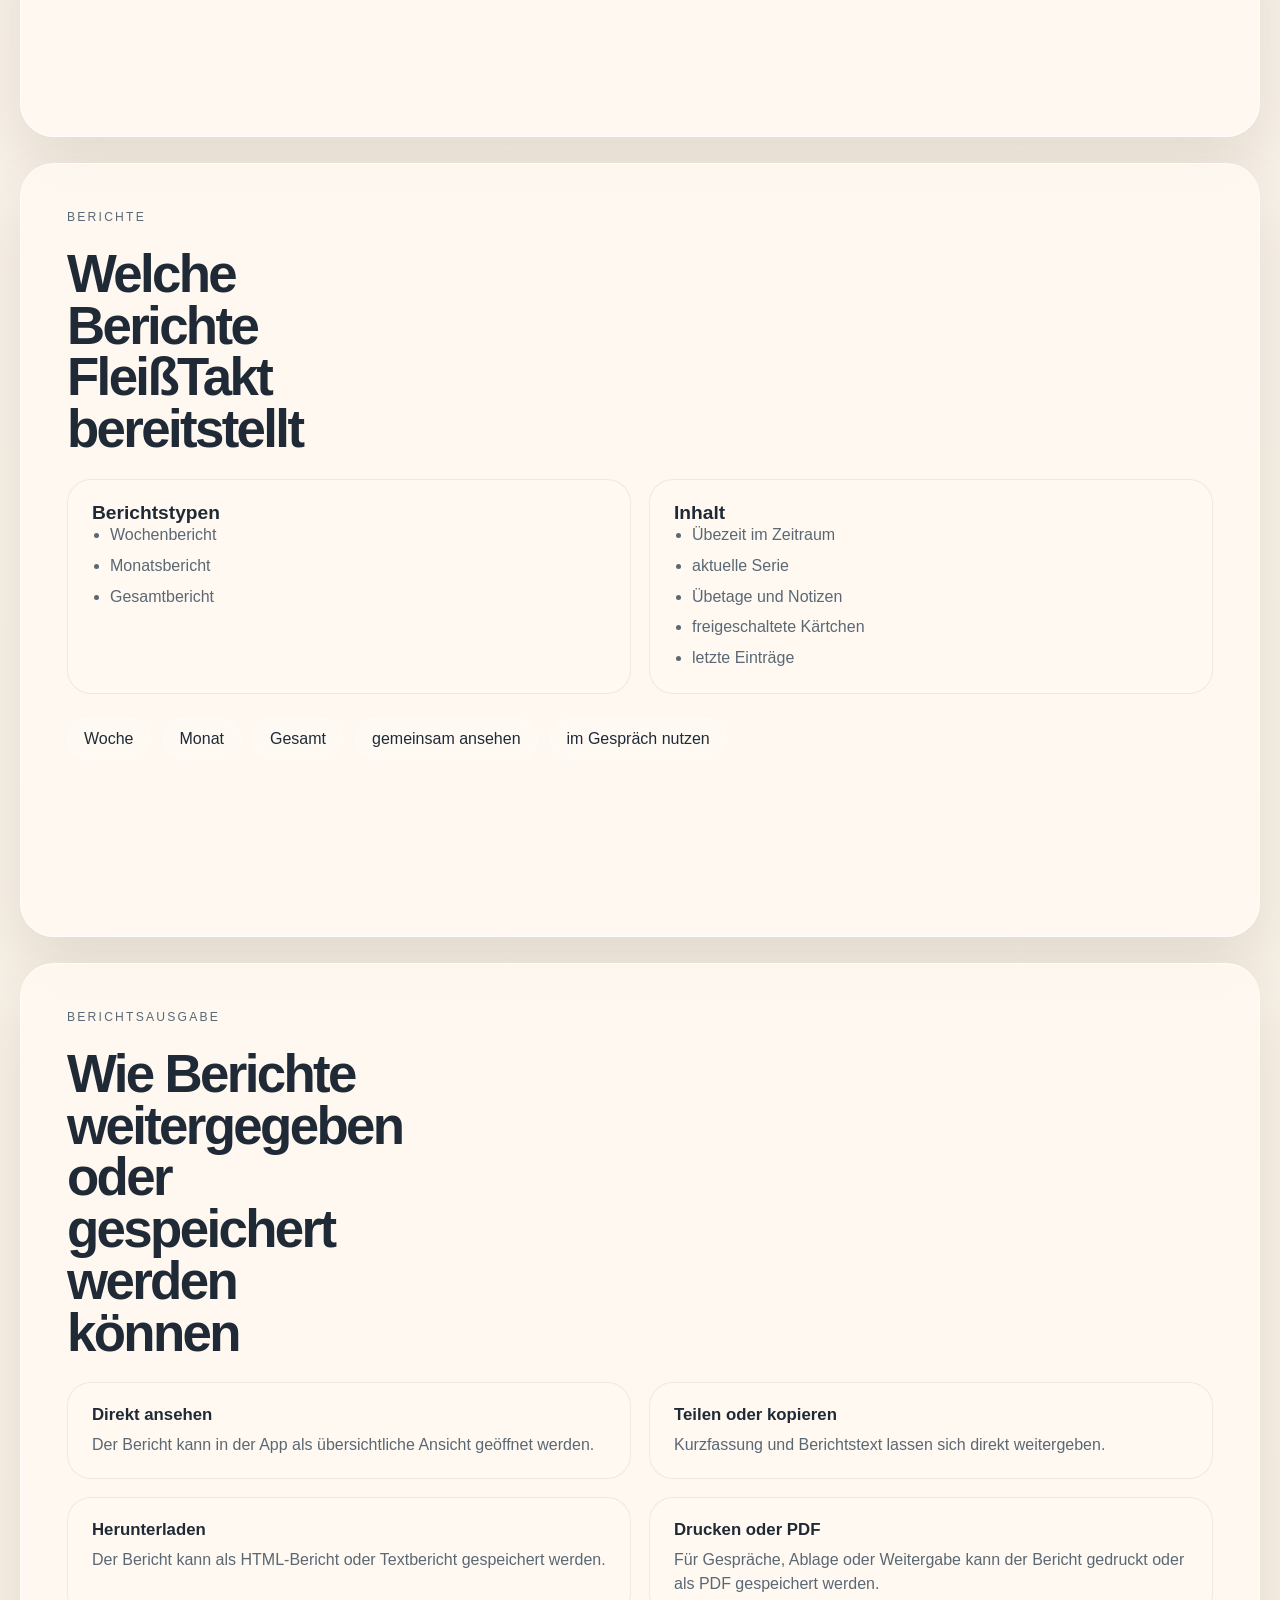
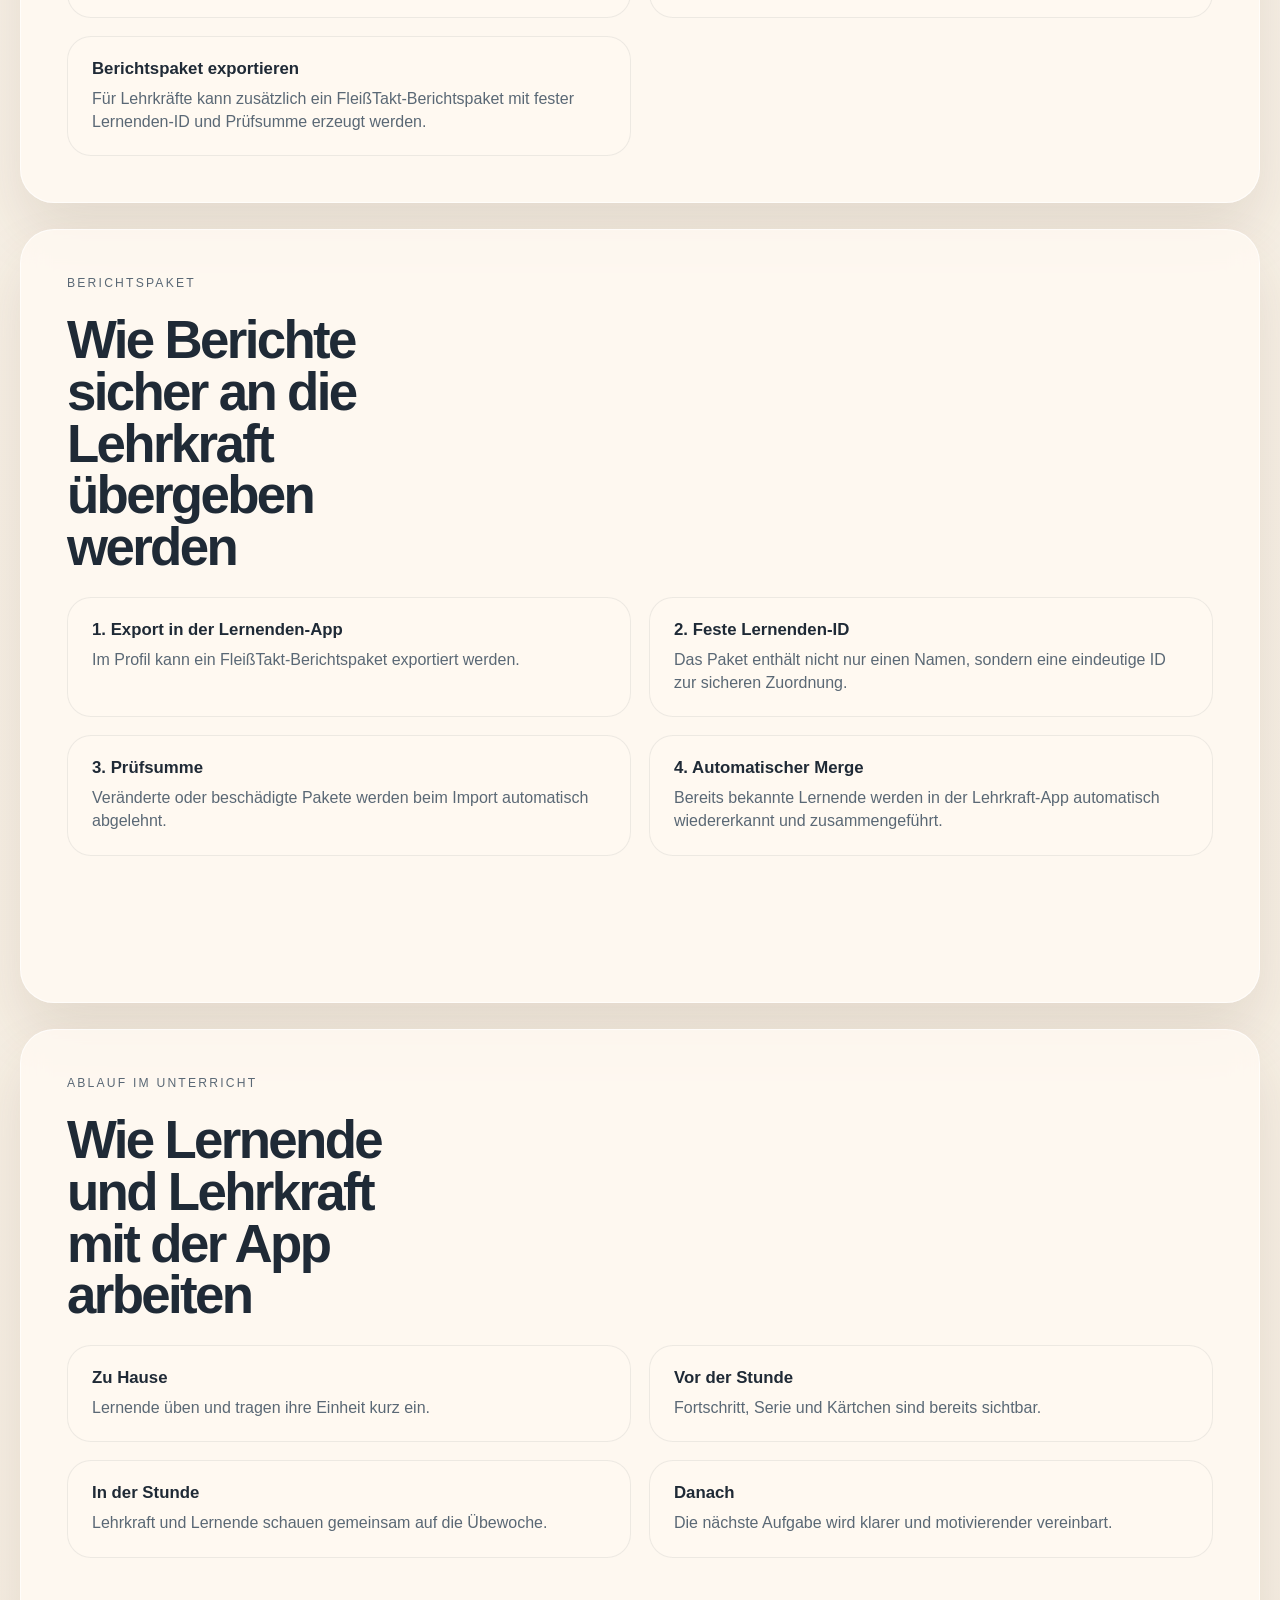
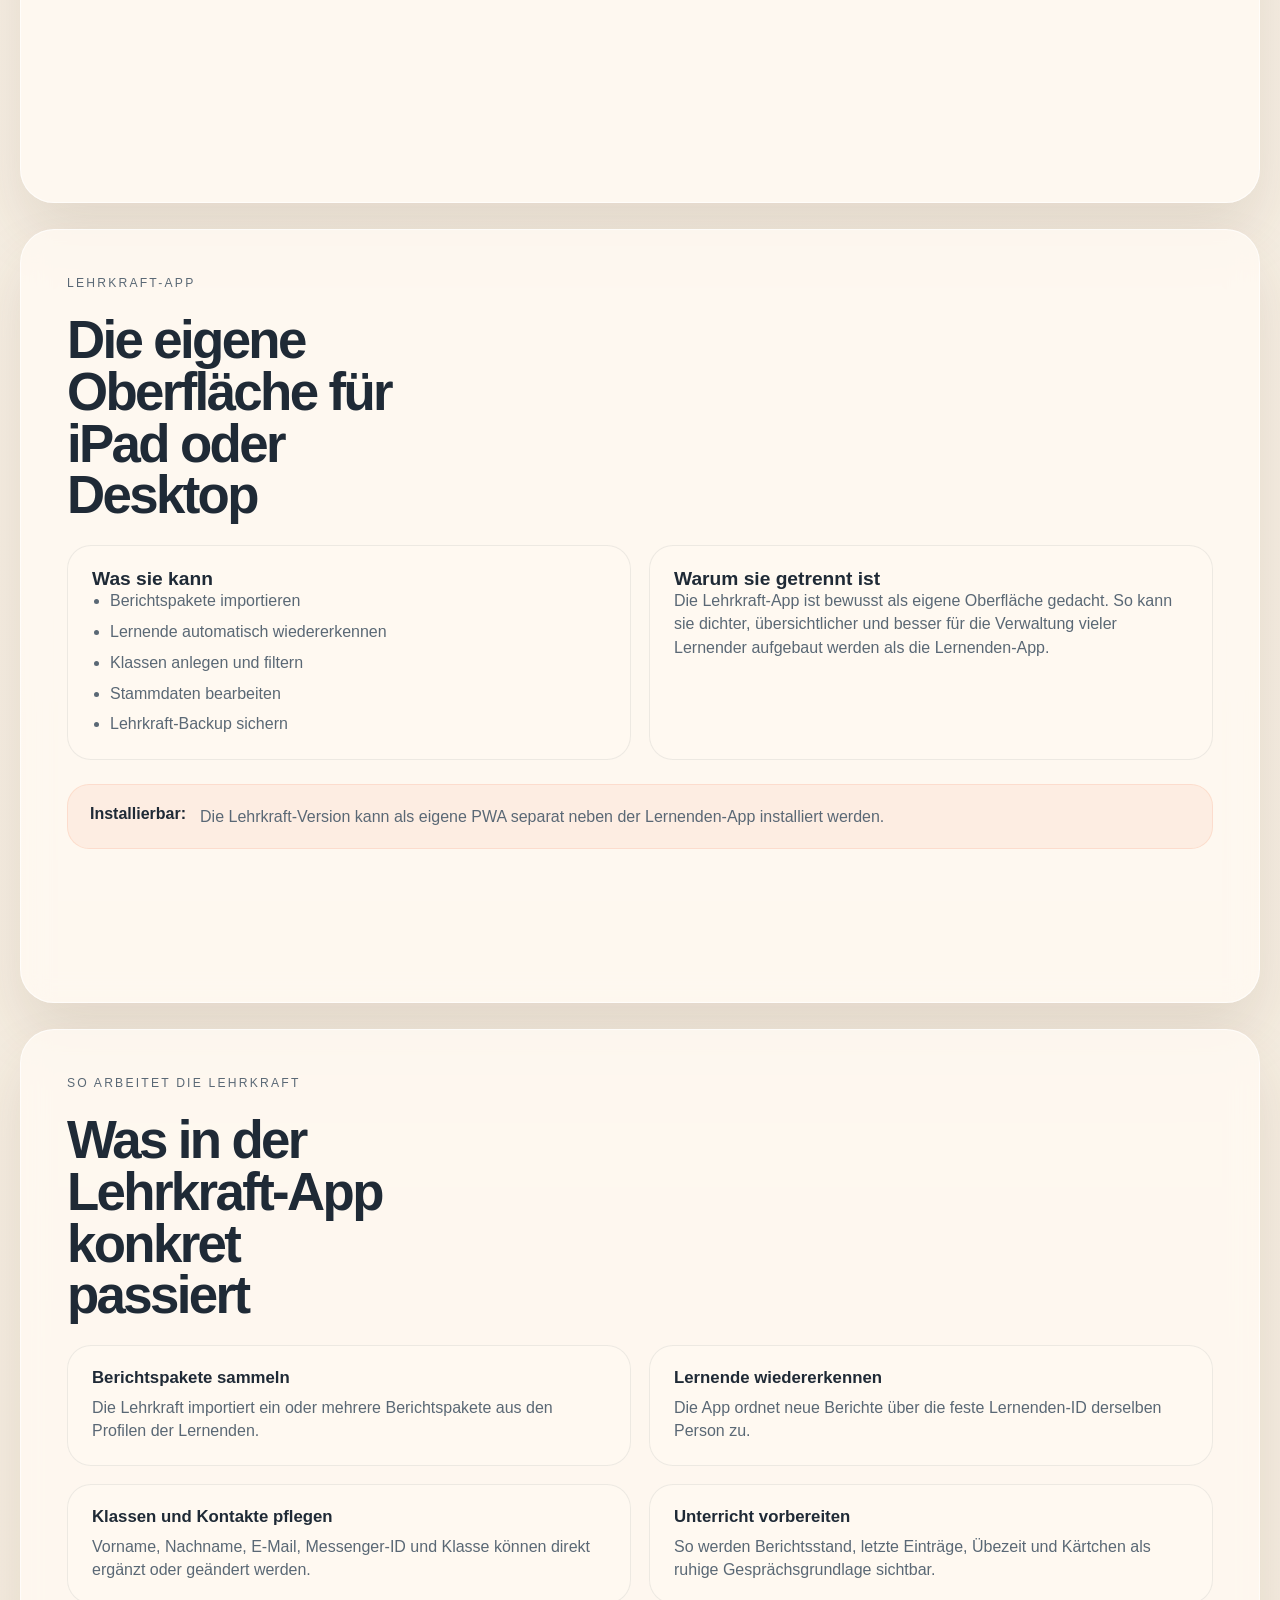
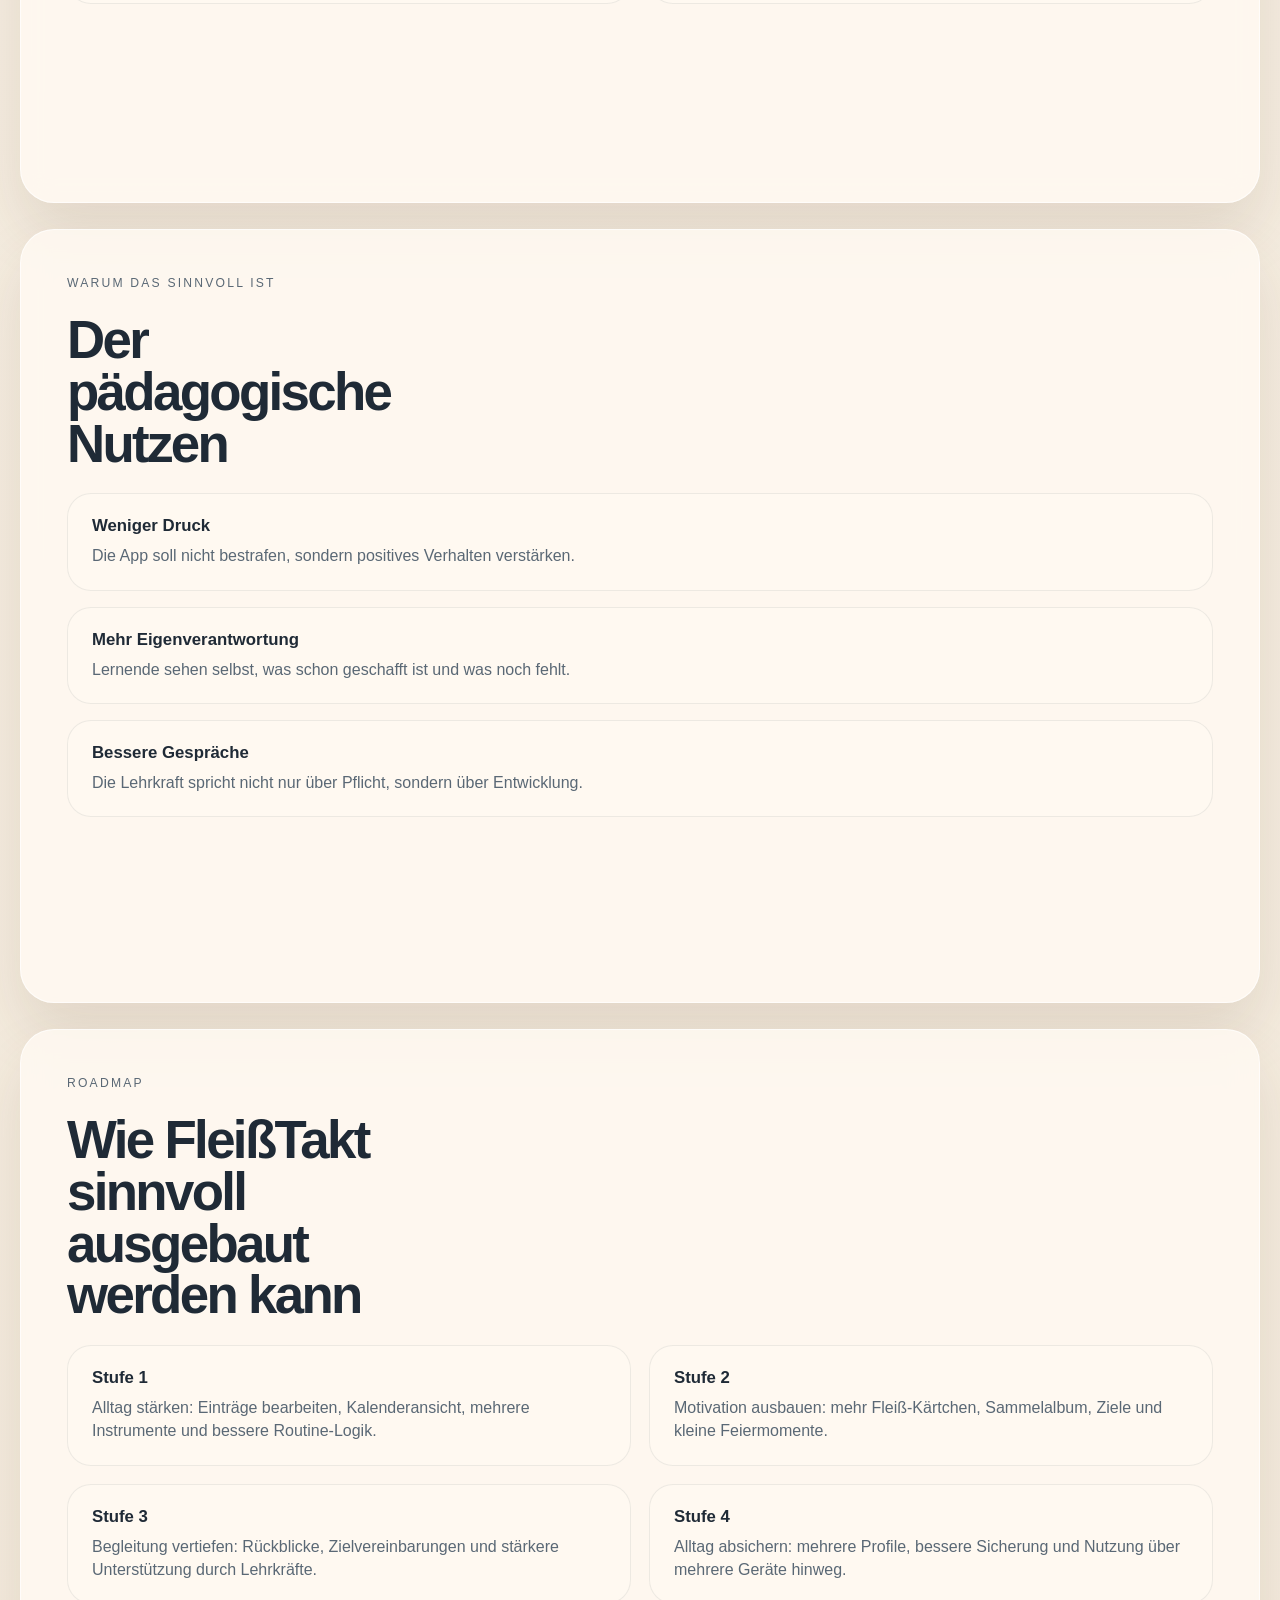
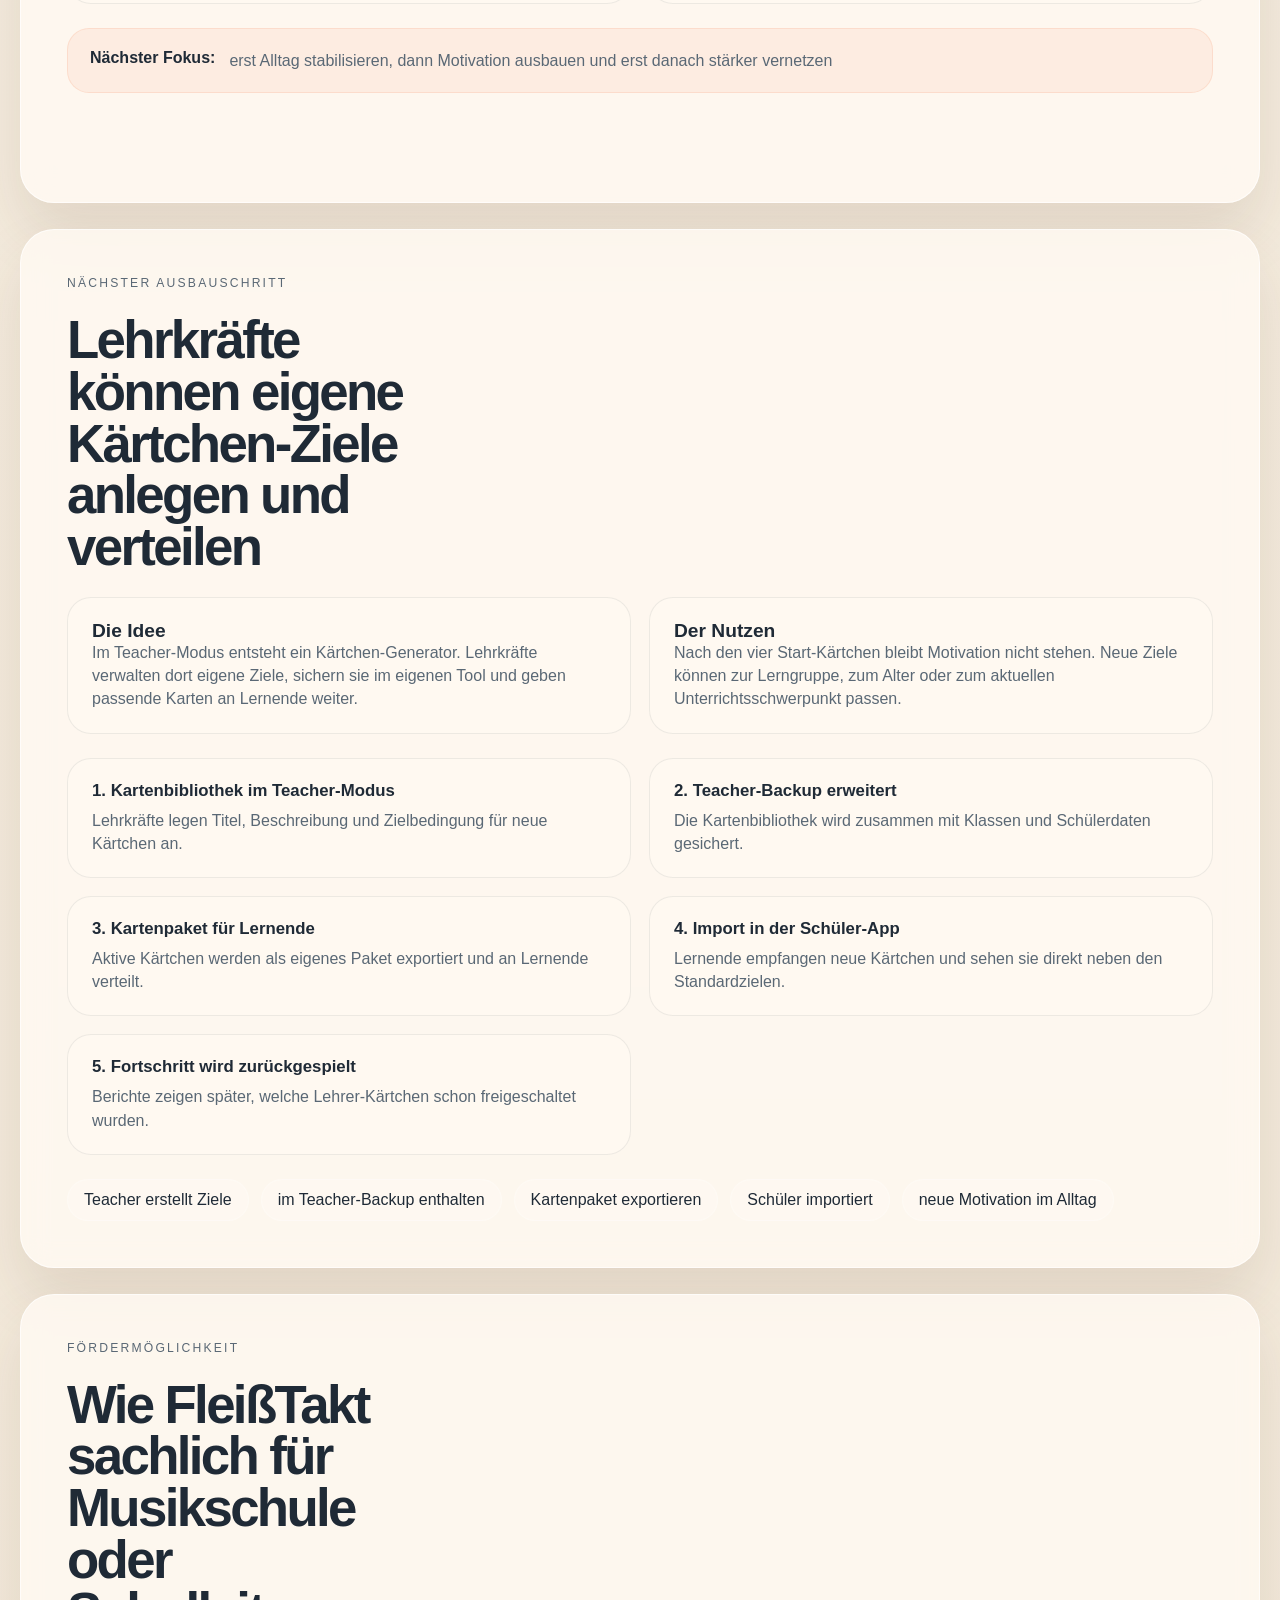
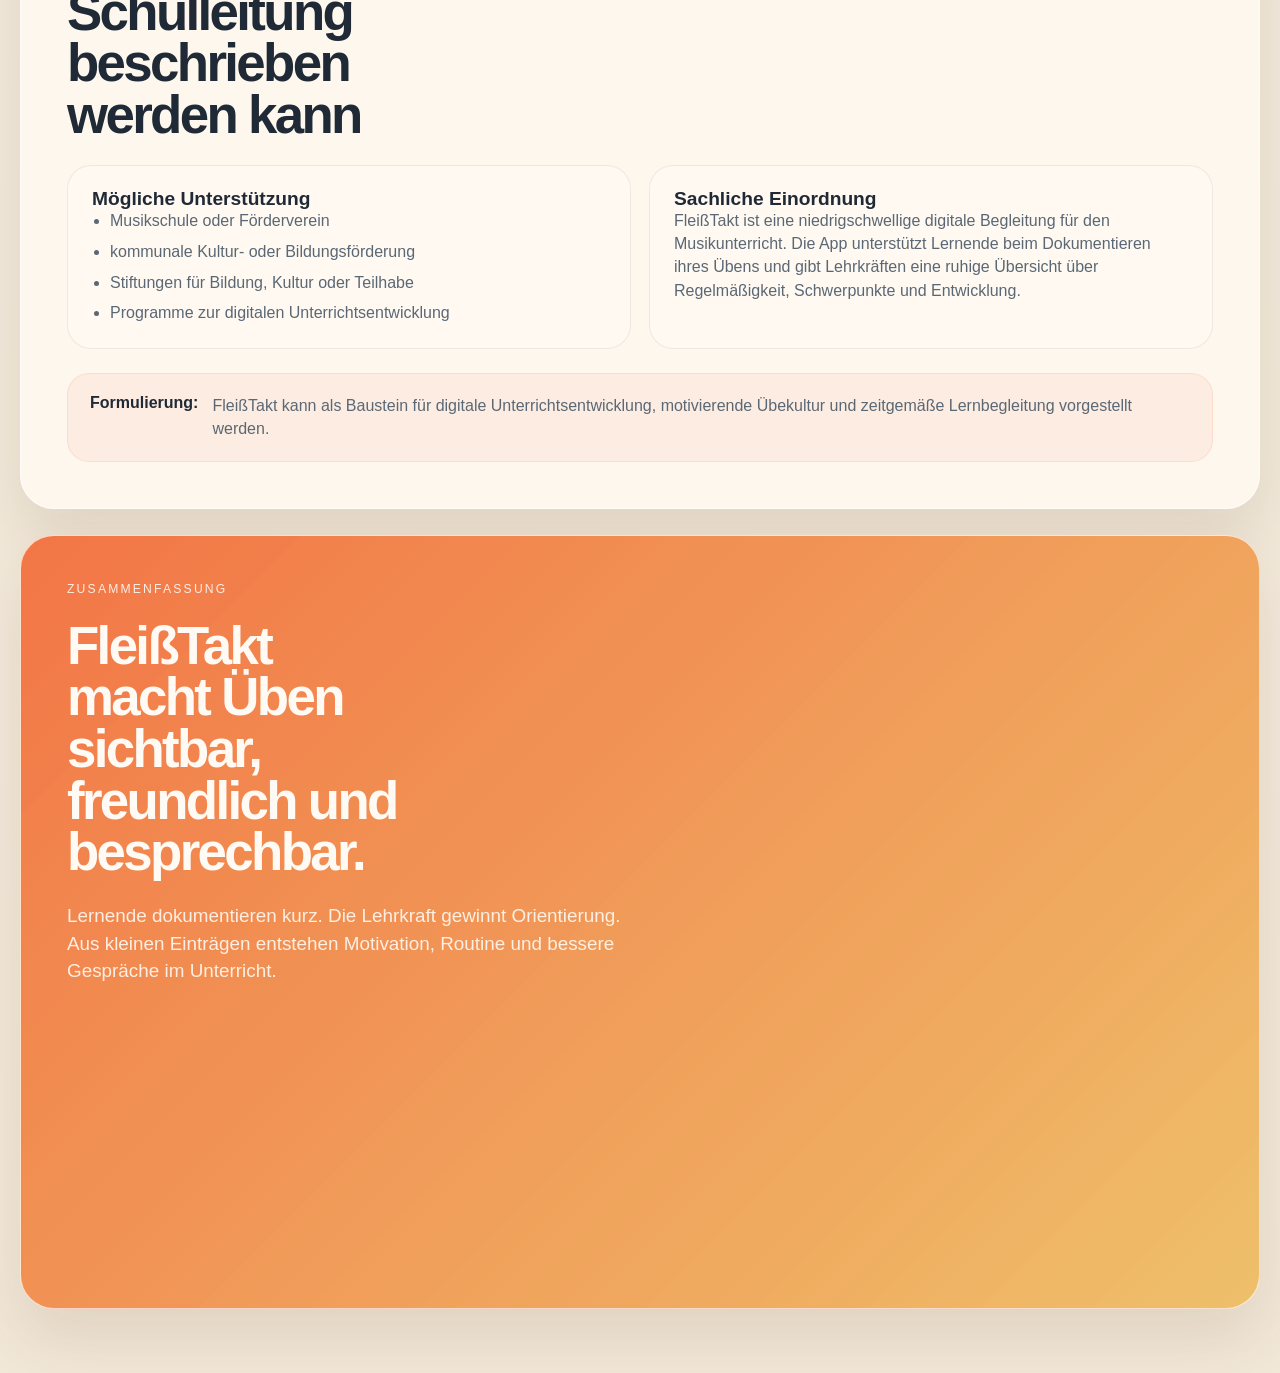
==== commit bde06561: "Teacher-App dokumentiert" ====
--- a/presentation.html
+++ b/presentation.html
@@ -311,6 +311,31 @@
           <div class="quote-strip">
             <strong>Installierbar:</strong>
             <span>Die Lehrkraft-Version kann als eigene PWA separat neben der Lernenden-App installiert werden.</span>
+          </div>
+        </div>
+      </section>
+
+      <section class="slide">
+        <div class="slide-inner">
+          <p class="eyebrow">So arbeitet die Lehrkraft</p>
+          <h2>Was in der Lehrkraft-App konkret passiert</h2>
+          <div class="process-grid">
+            <article class="process-card">
+              <strong>Berichtspakete sammeln</strong>
+              <p>Die Lehrkraft importiert ein oder mehrere Berichtspakete aus den Profilen der Lernenden.</p>
+            </article>
+            <article class="process-card">
+              <strong>Lernende wiedererkennen</strong>
+              <p>Die App ordnet neue Berichte über die feste Lernenden-ID derselben Person zu.</p>
+            </article>
+            <article class="process-card">
+              <strong>Klassen und Kontakte pflegen</strong>
+              <p>Vorname, Nachname, E-Mail, Messenger-ID und Klasse können direkt ergänzt oder geändert werden.</p>
+            </article>
+            <article class="process-card">
+              <strong>Unterricht vorbereiten</strong>
+              <p>So werden Berichtsstand, letzte Einträge, Übezeit und Kärtchen als ruhige Gesprächsgrundlage sichtbar.</p>
+            </article>
           </div>
         </div>
       </section>
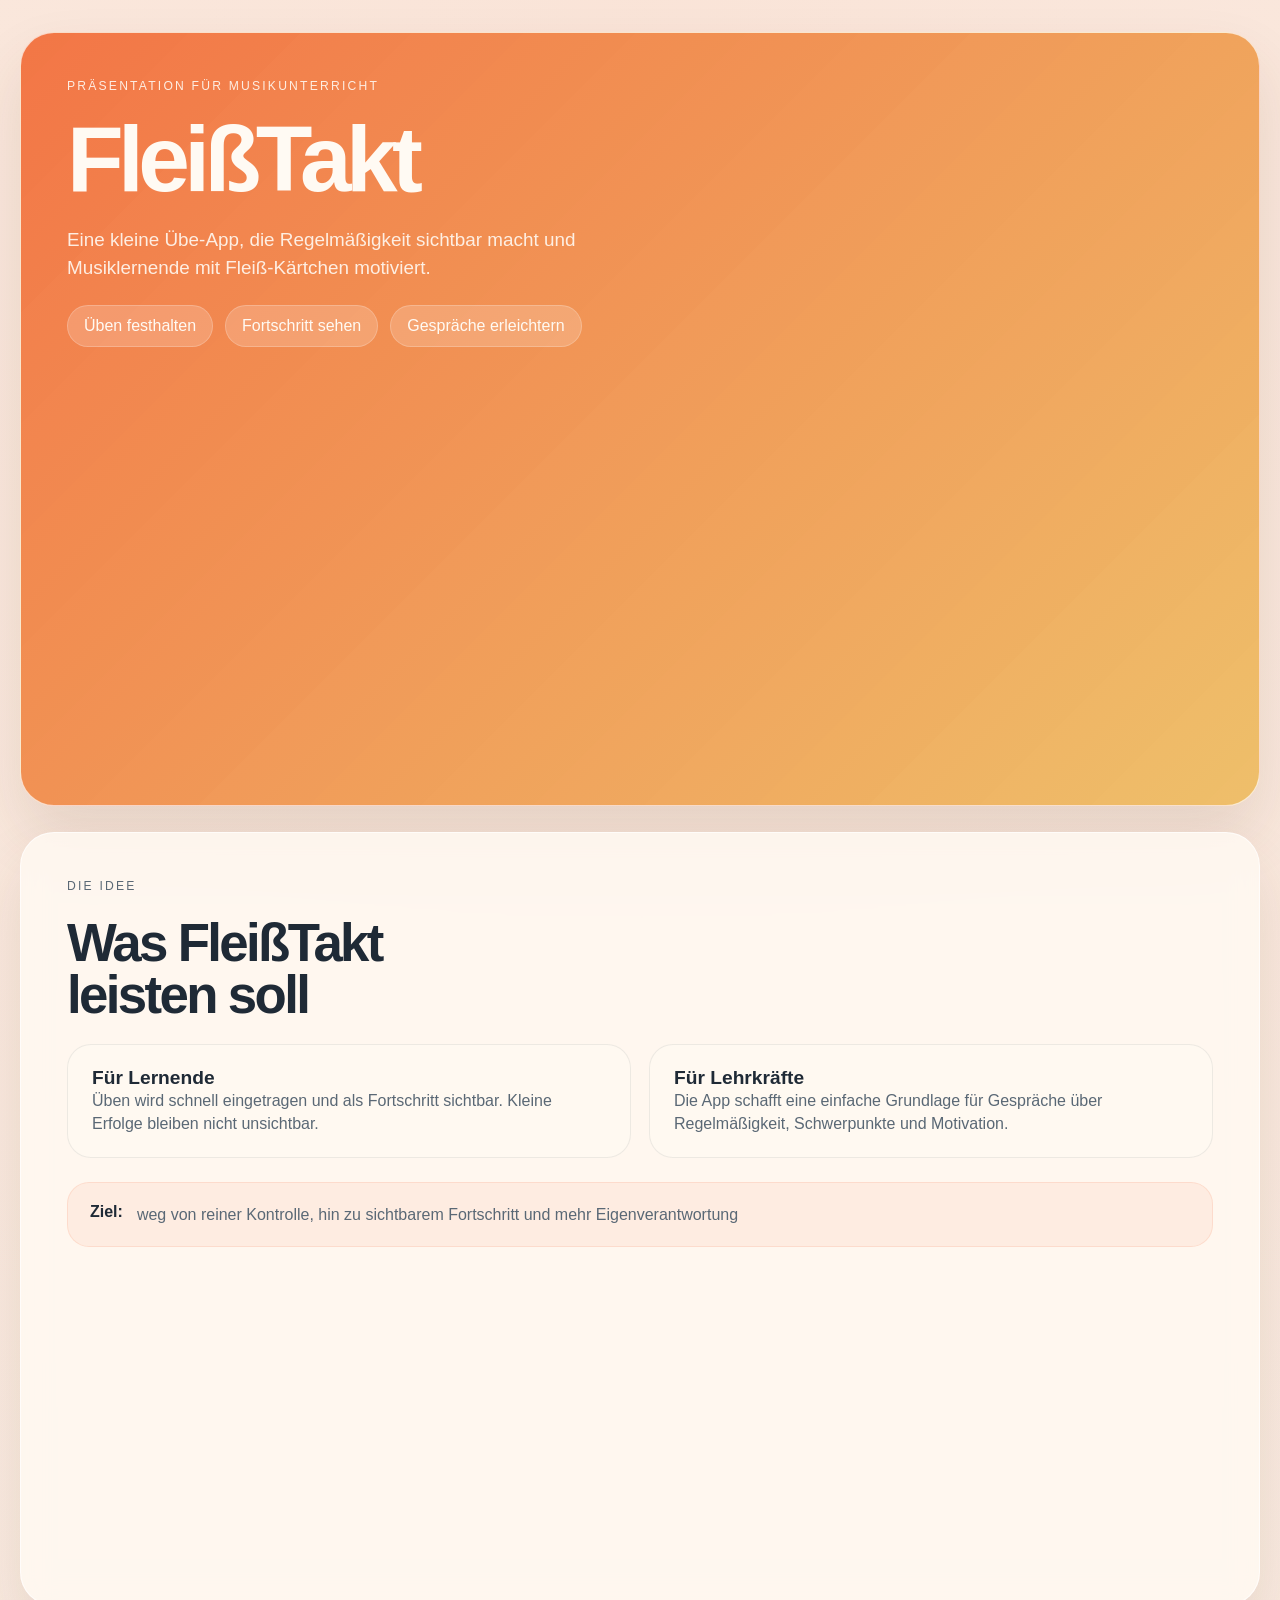
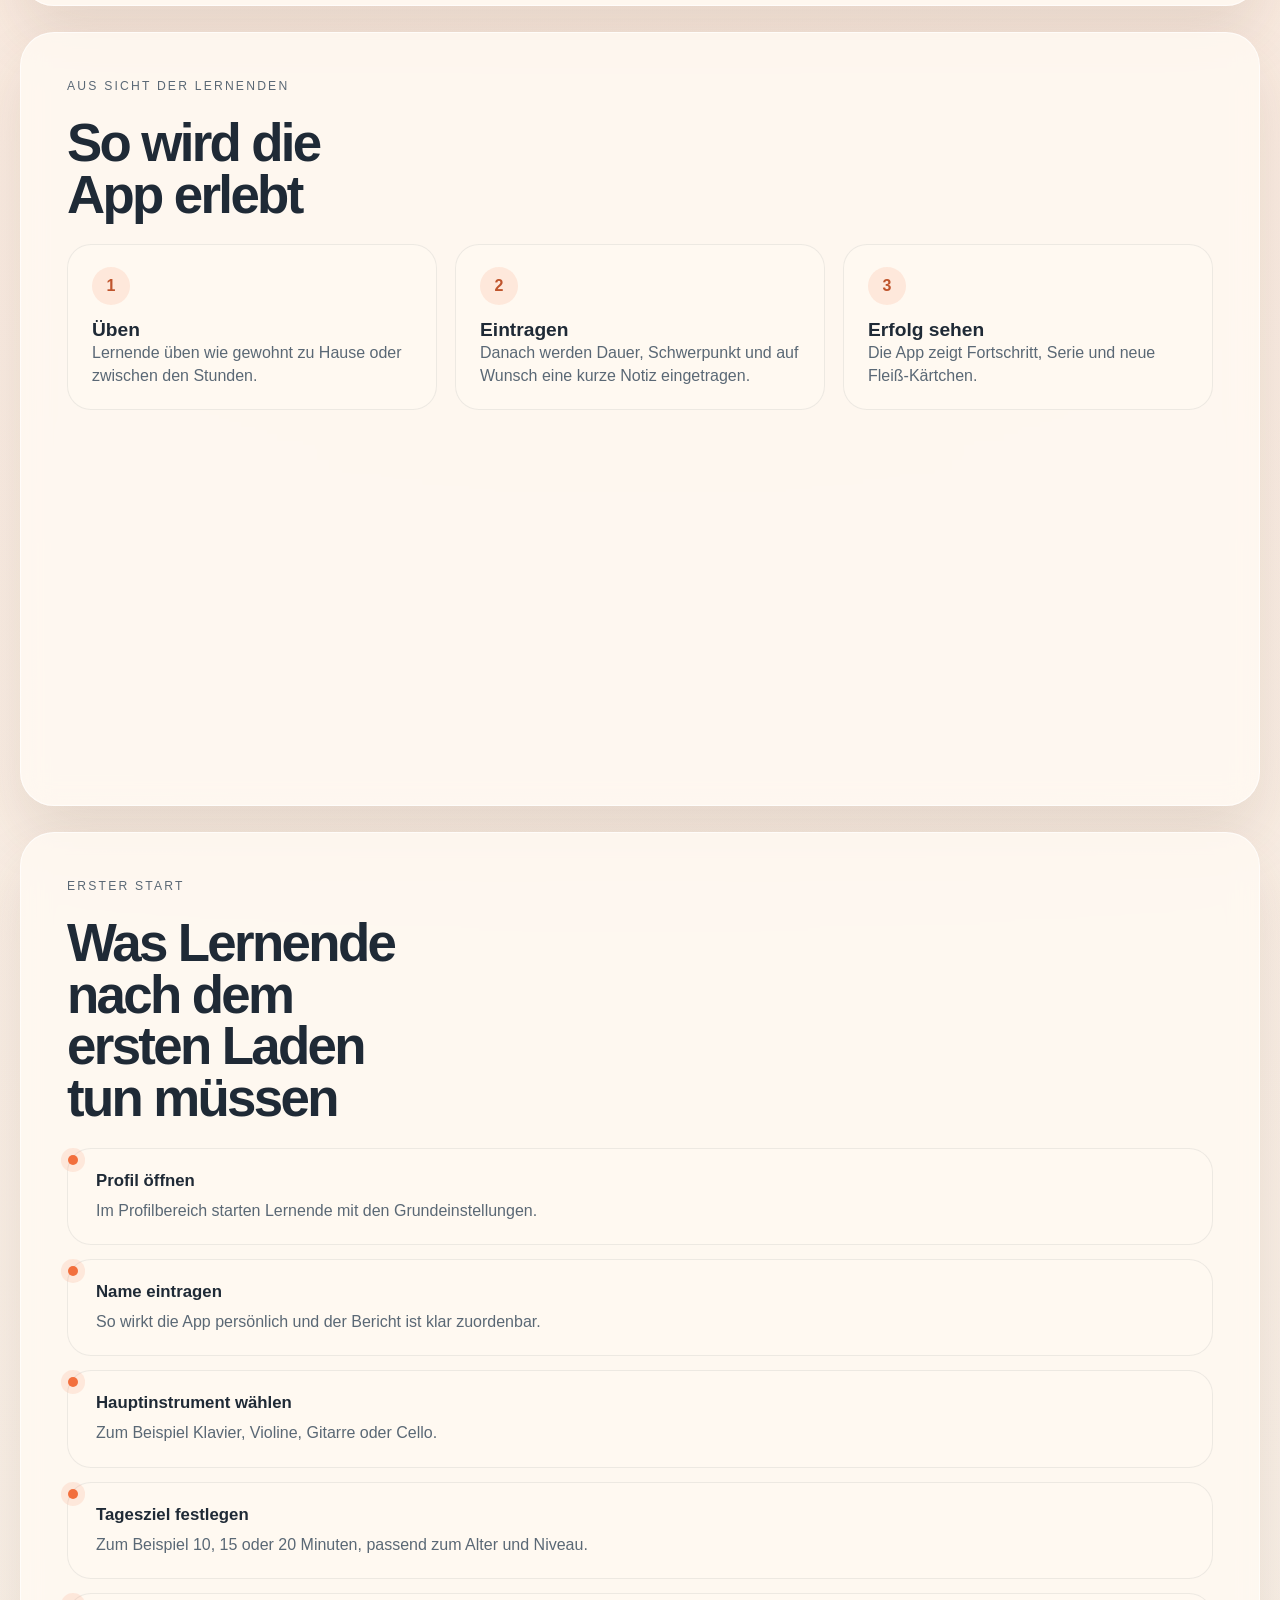
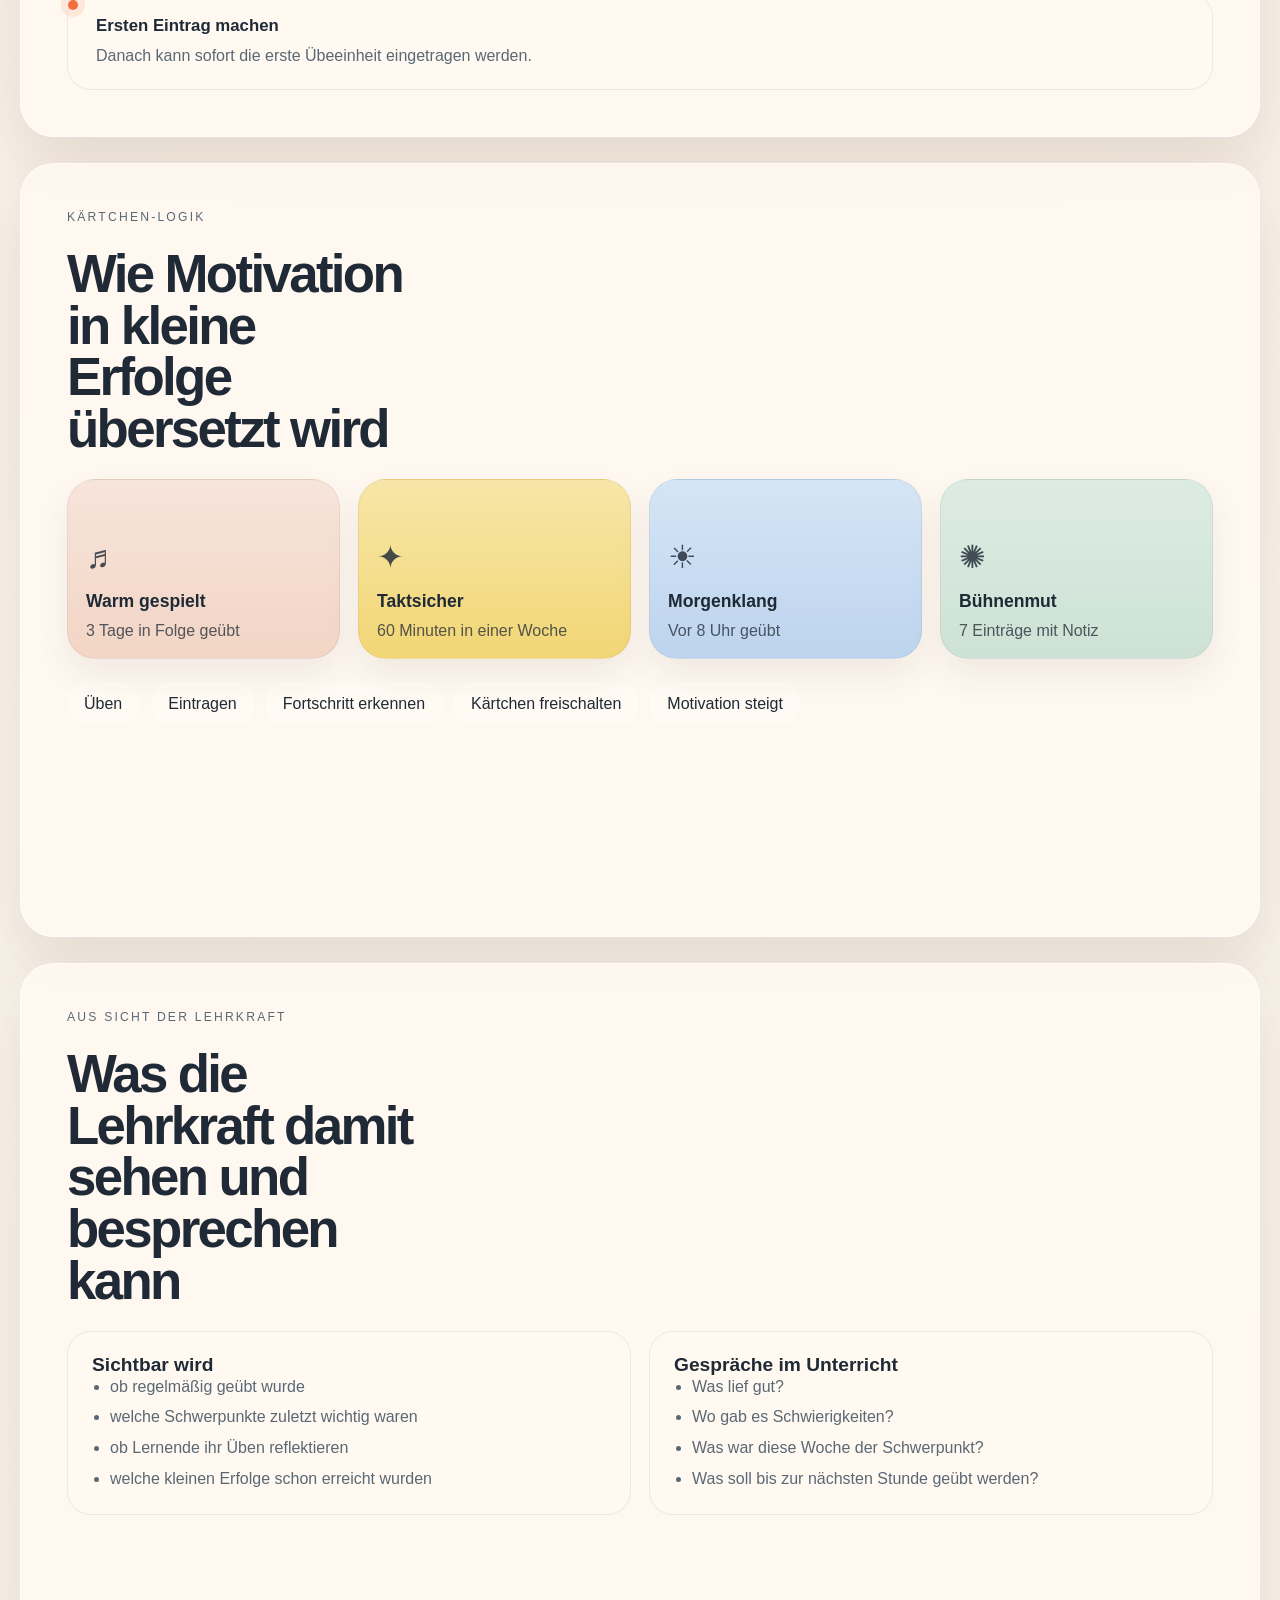
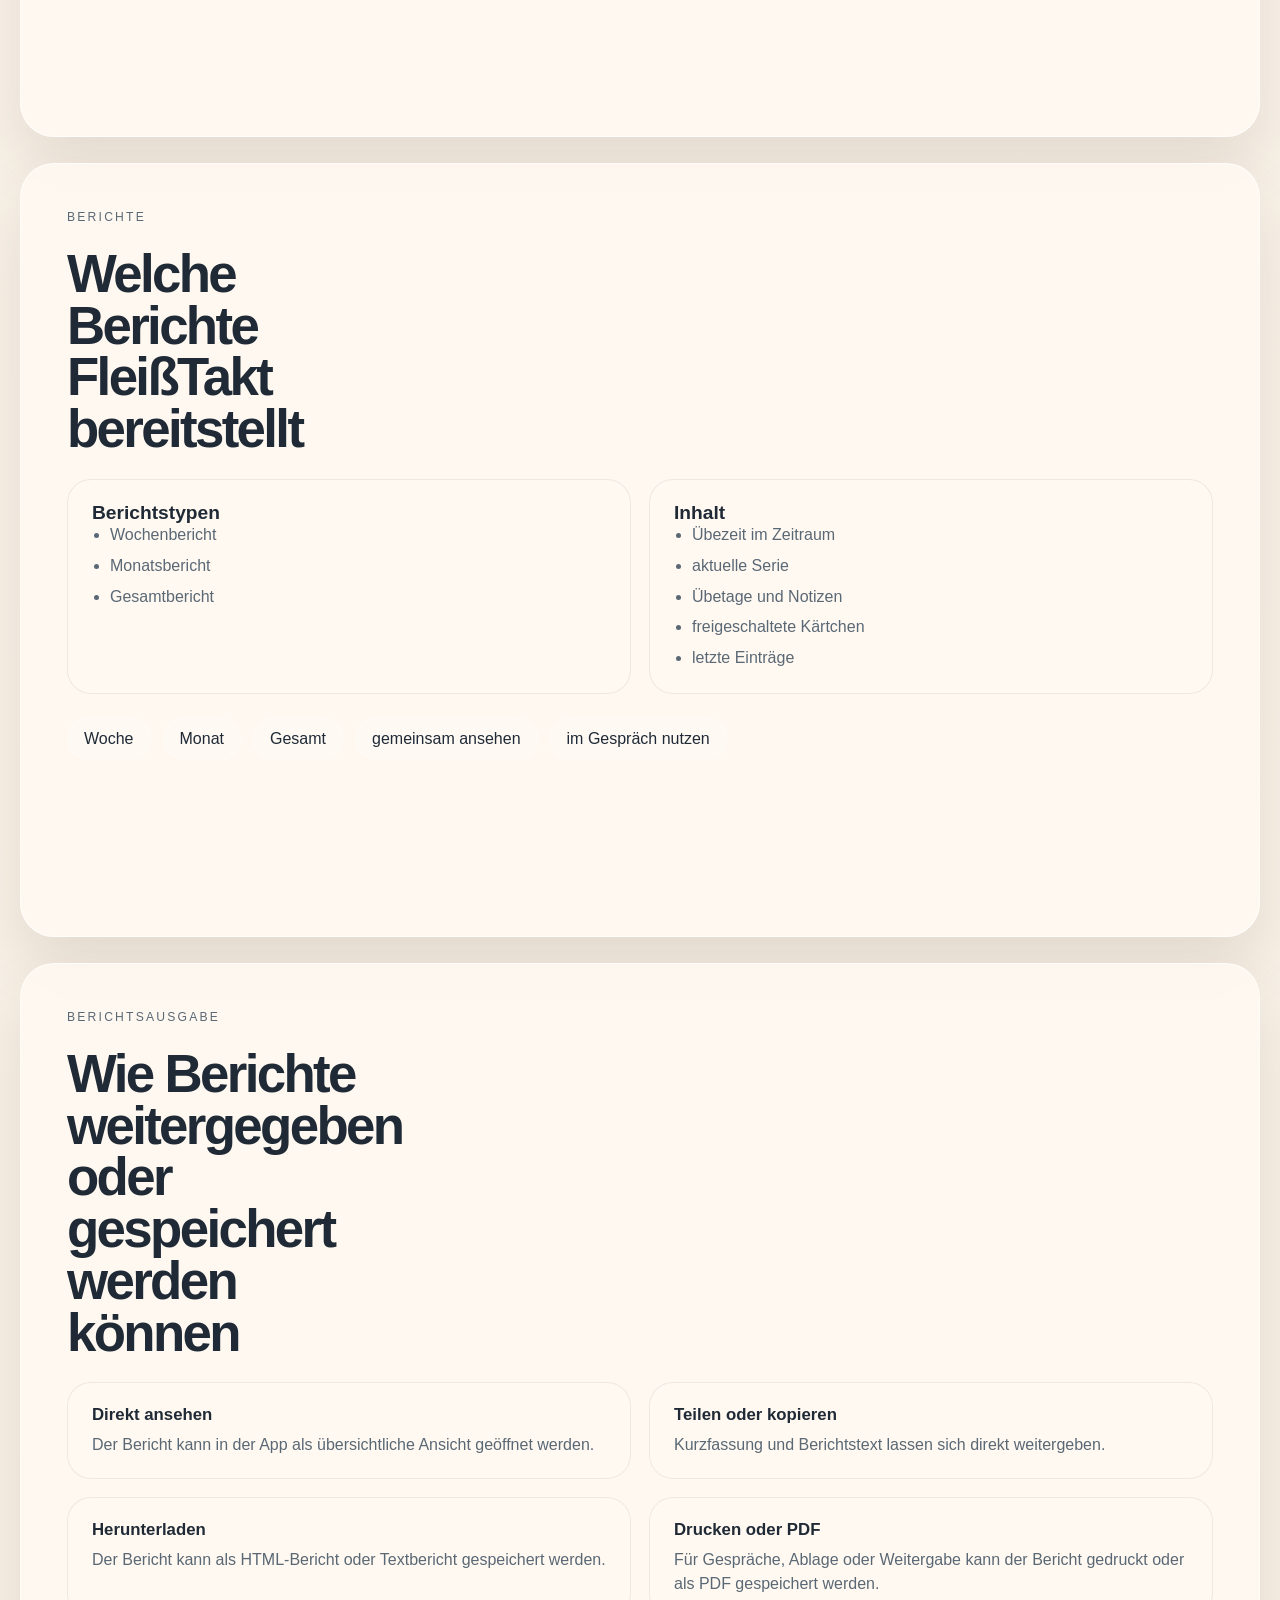
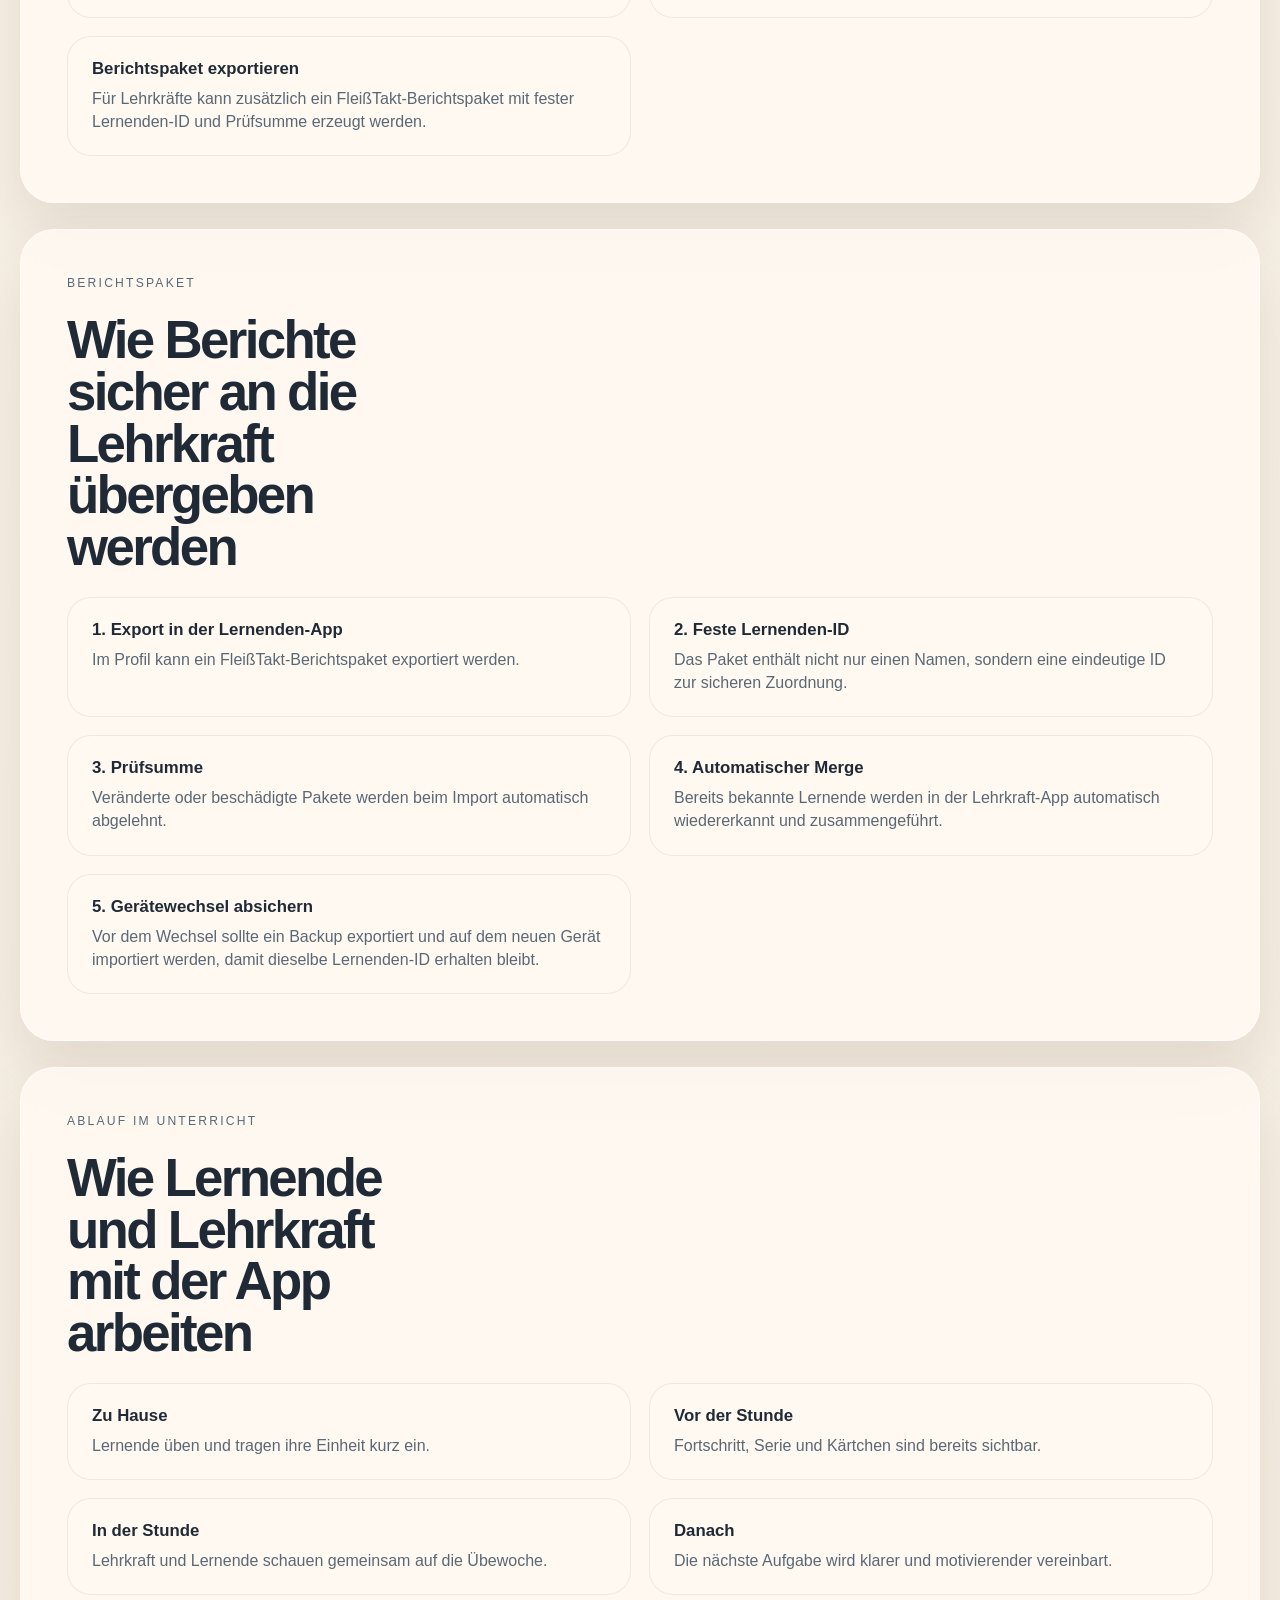
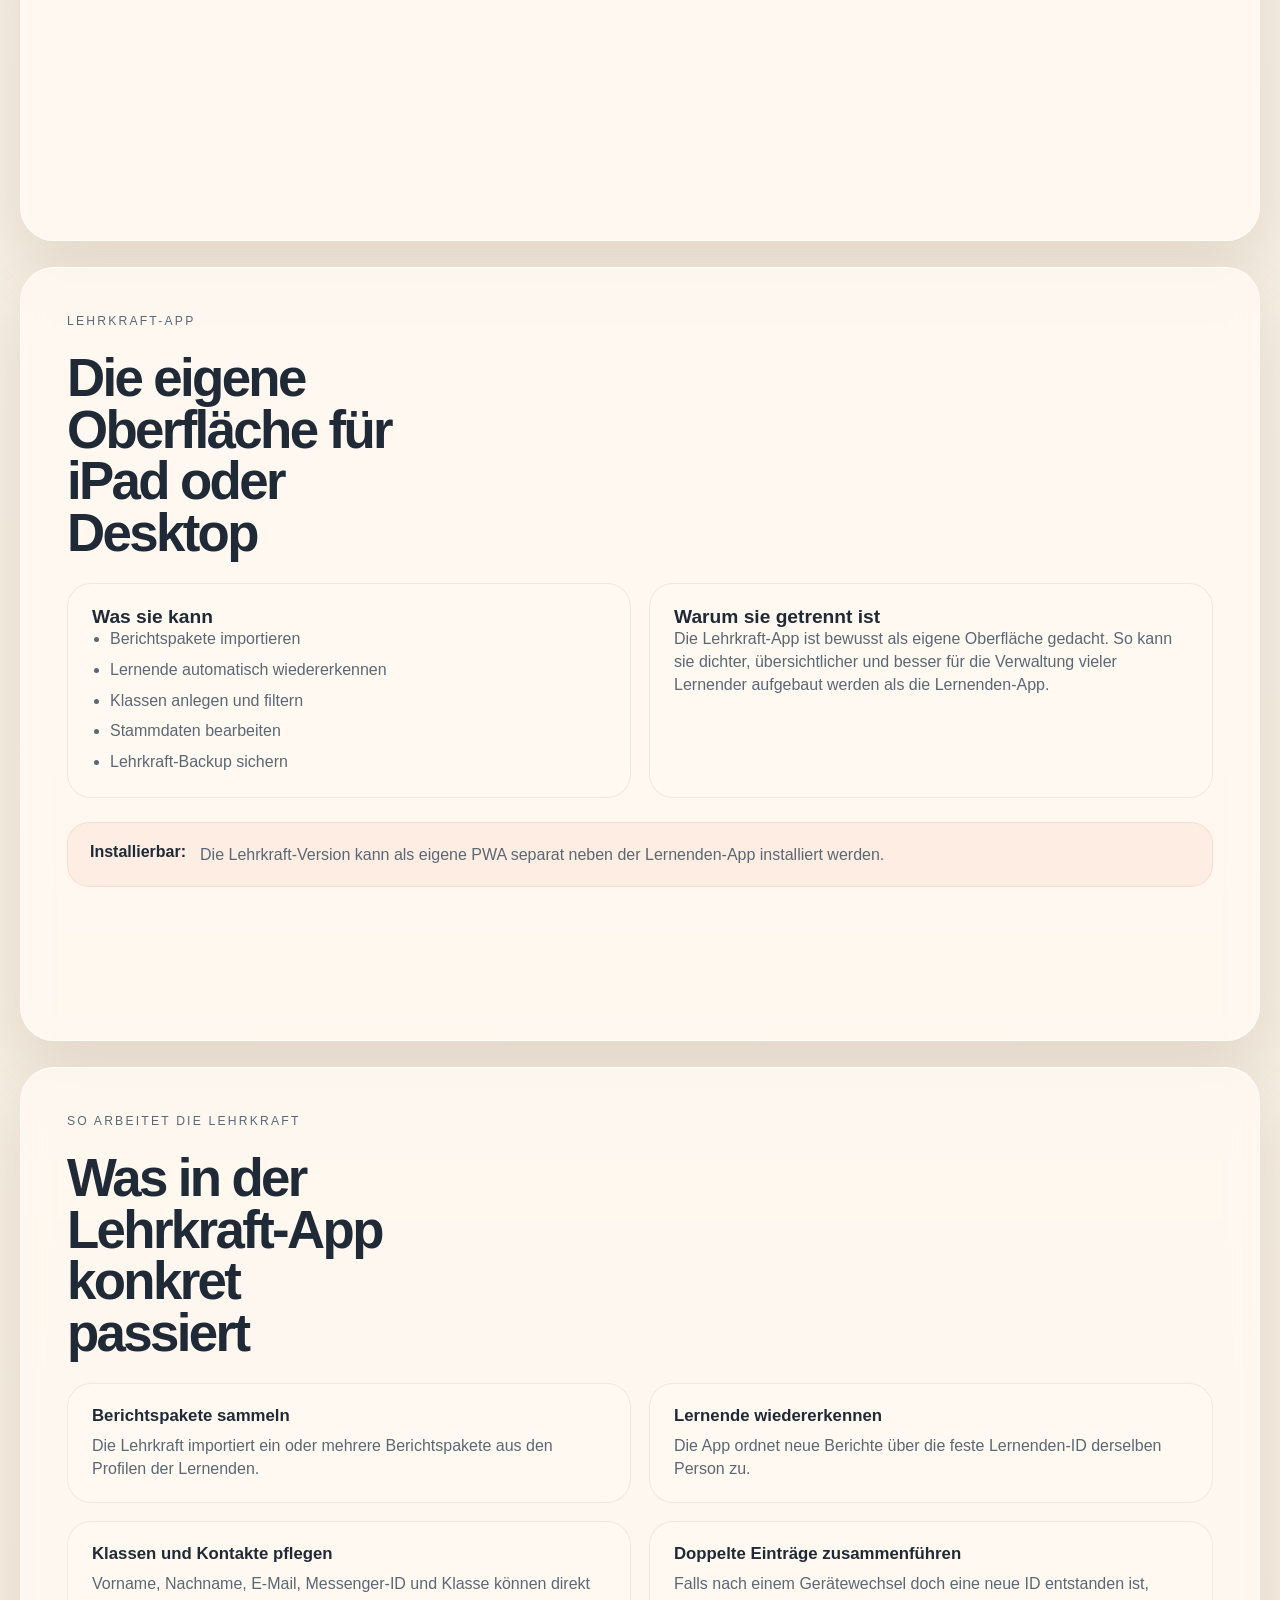
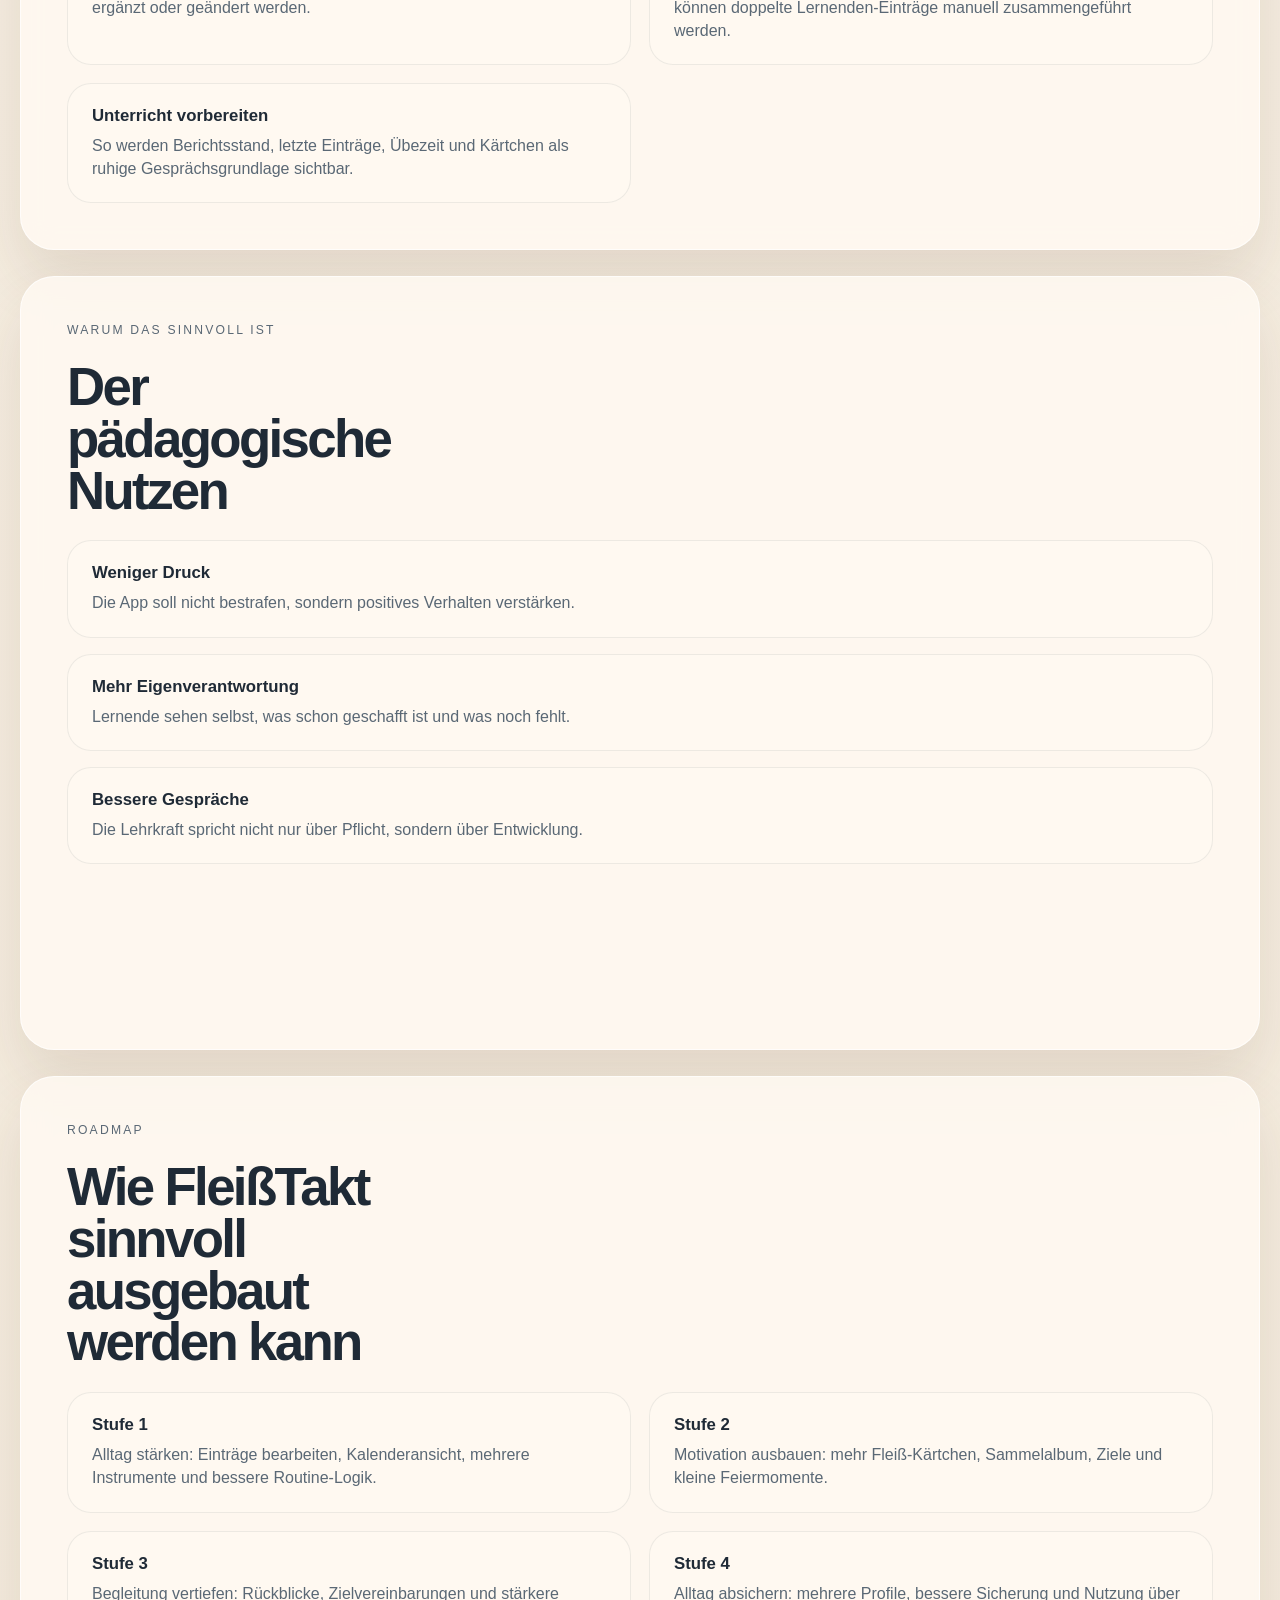
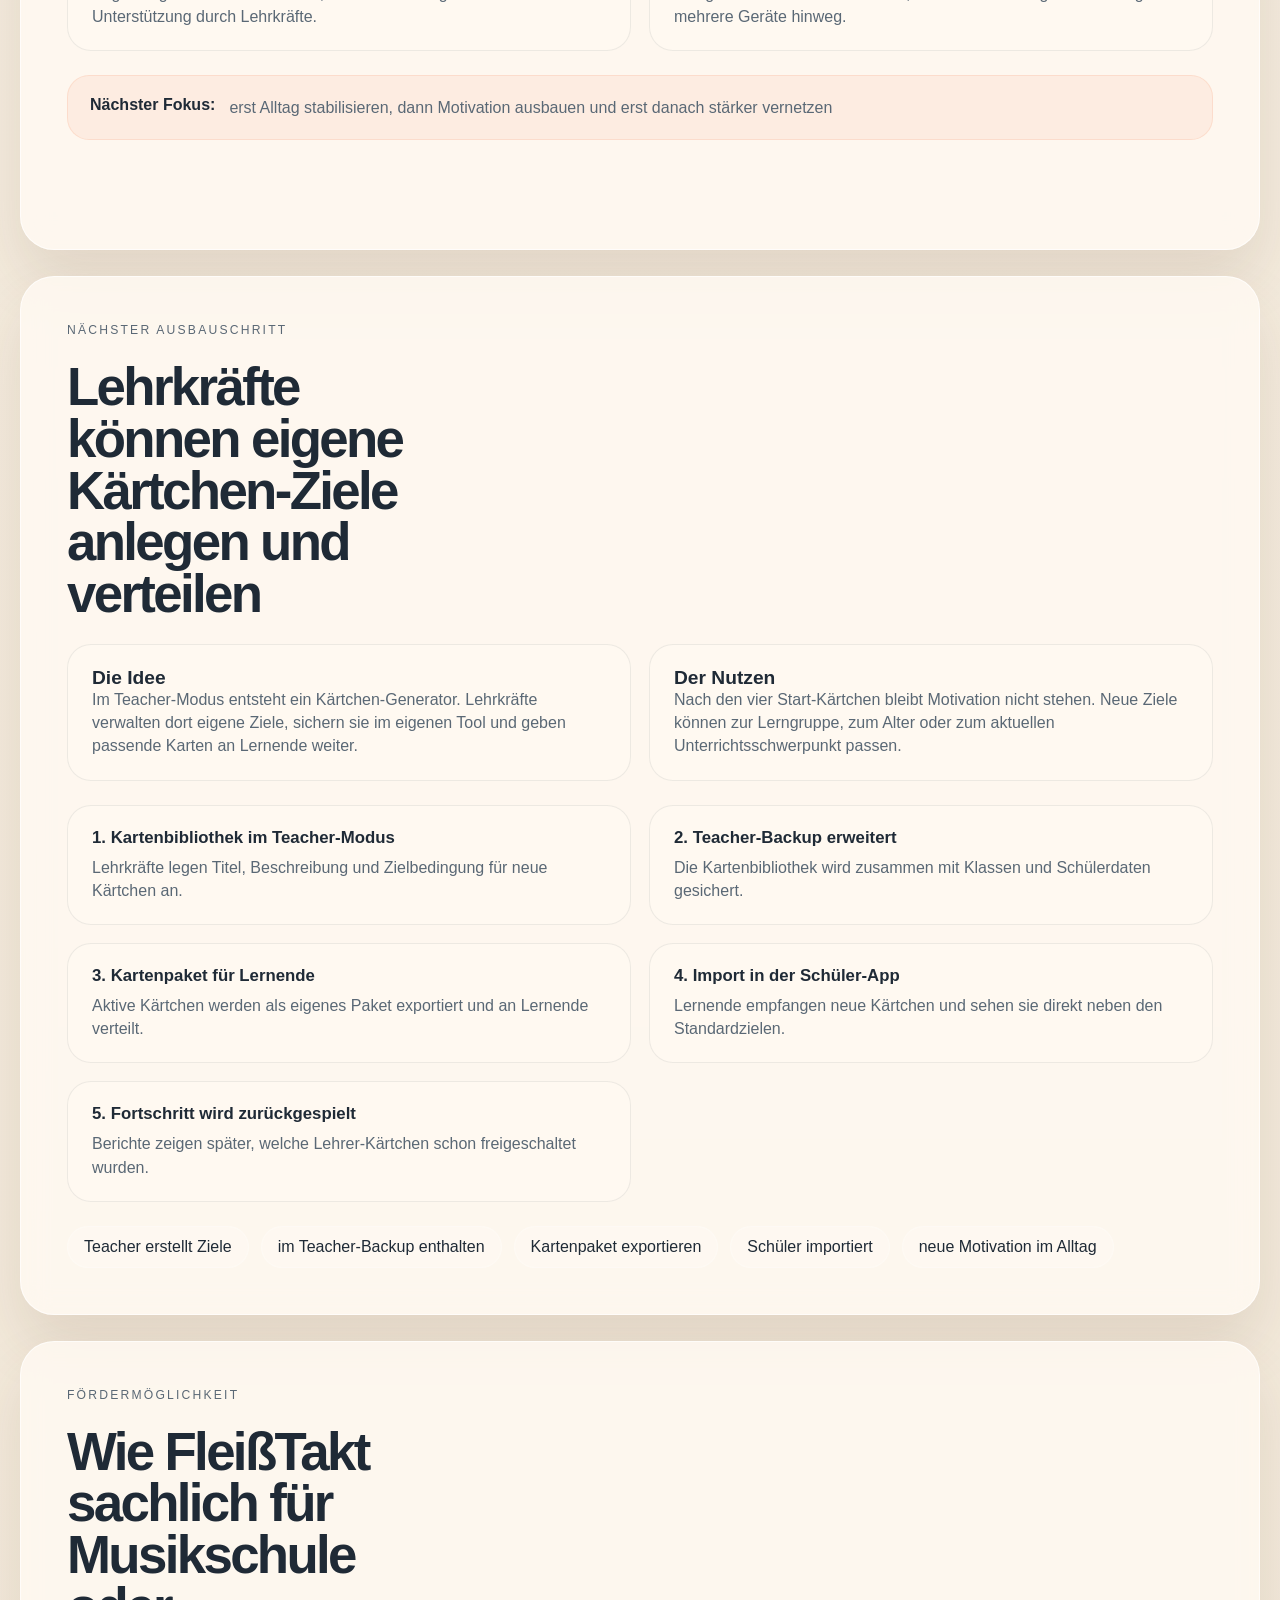
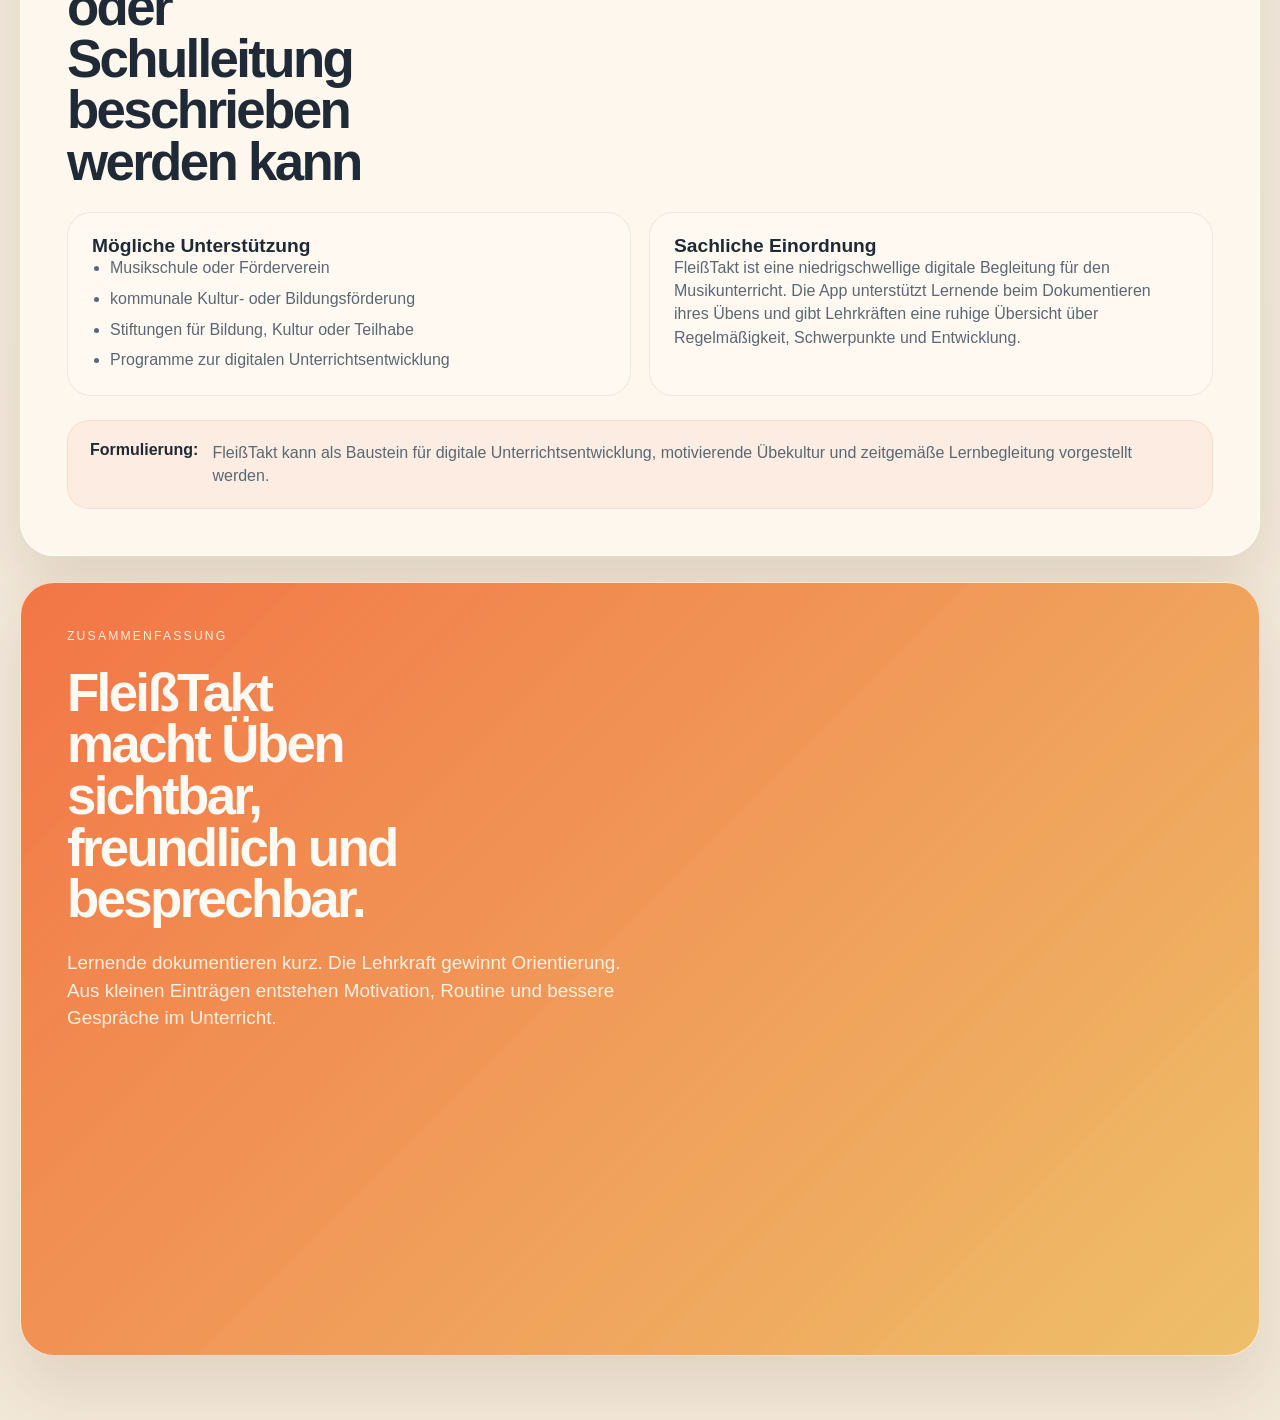
==== commit ef8d32e4: "Merge von LernendenID" ====
--- a/presentation.html
+++ b/presentation.html
@@ -254,6 +254,10 @@
               <strong>4. Automatischer Merge</strong>
               <p>Bereits bekannte Lernende werden in der Lehrkraft-App automatisch wiedererkannt und zusammengeführt.</p>
             </article>
+            <article class="process-card">
+              <strong>5. Gerätewechsel absichern</strong>
+              <p>Vor dem Wechsel sollte ein Backup exportiert und auf dem neuen Gerät importiert werden, damit dieselbe Lernenden-ID erhalten bleibt.</p>
+            </article>
           </div>
         </div>
       </section>
@@ -331,6 +335,10 @@
             <article class="process-card">
               <strong>Klassen und Kontakte pflegen</strong>
               <p>Vorname, Nachname, E-Mail, Messenger-ID und Klasse können direkt ergänzt oder geändert werden.</p>
+            </article>
+            <article class="process-card">
+              <strong>Doppelte Einträge zusammenführen</strong>
+              <p>Falls nach einem Gerätewechsel doch eine neue ID entstanden ist, können doppelte Lernenden-Einträge manuell zusammengeführt werden.</p>
             </article>
             <article class="process-card">
               <strong>Unterricht vorbereiten</strong>
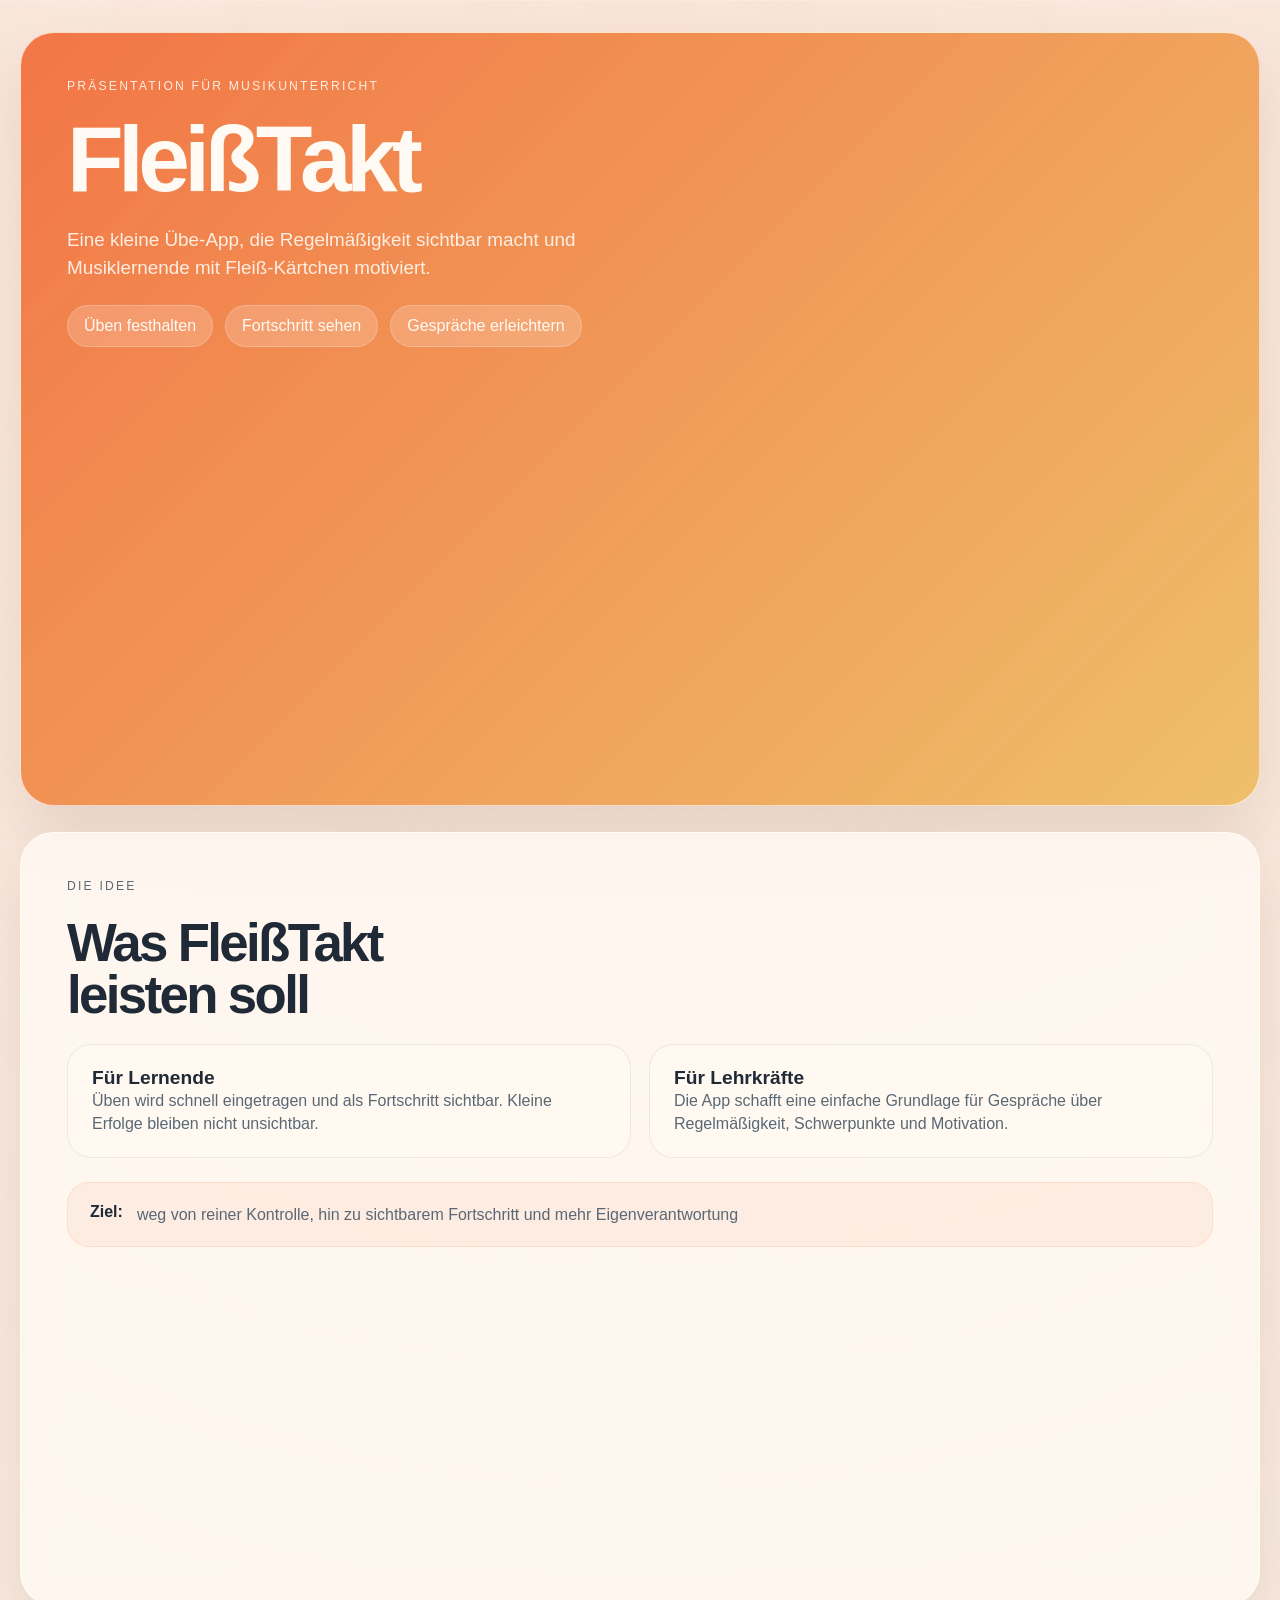
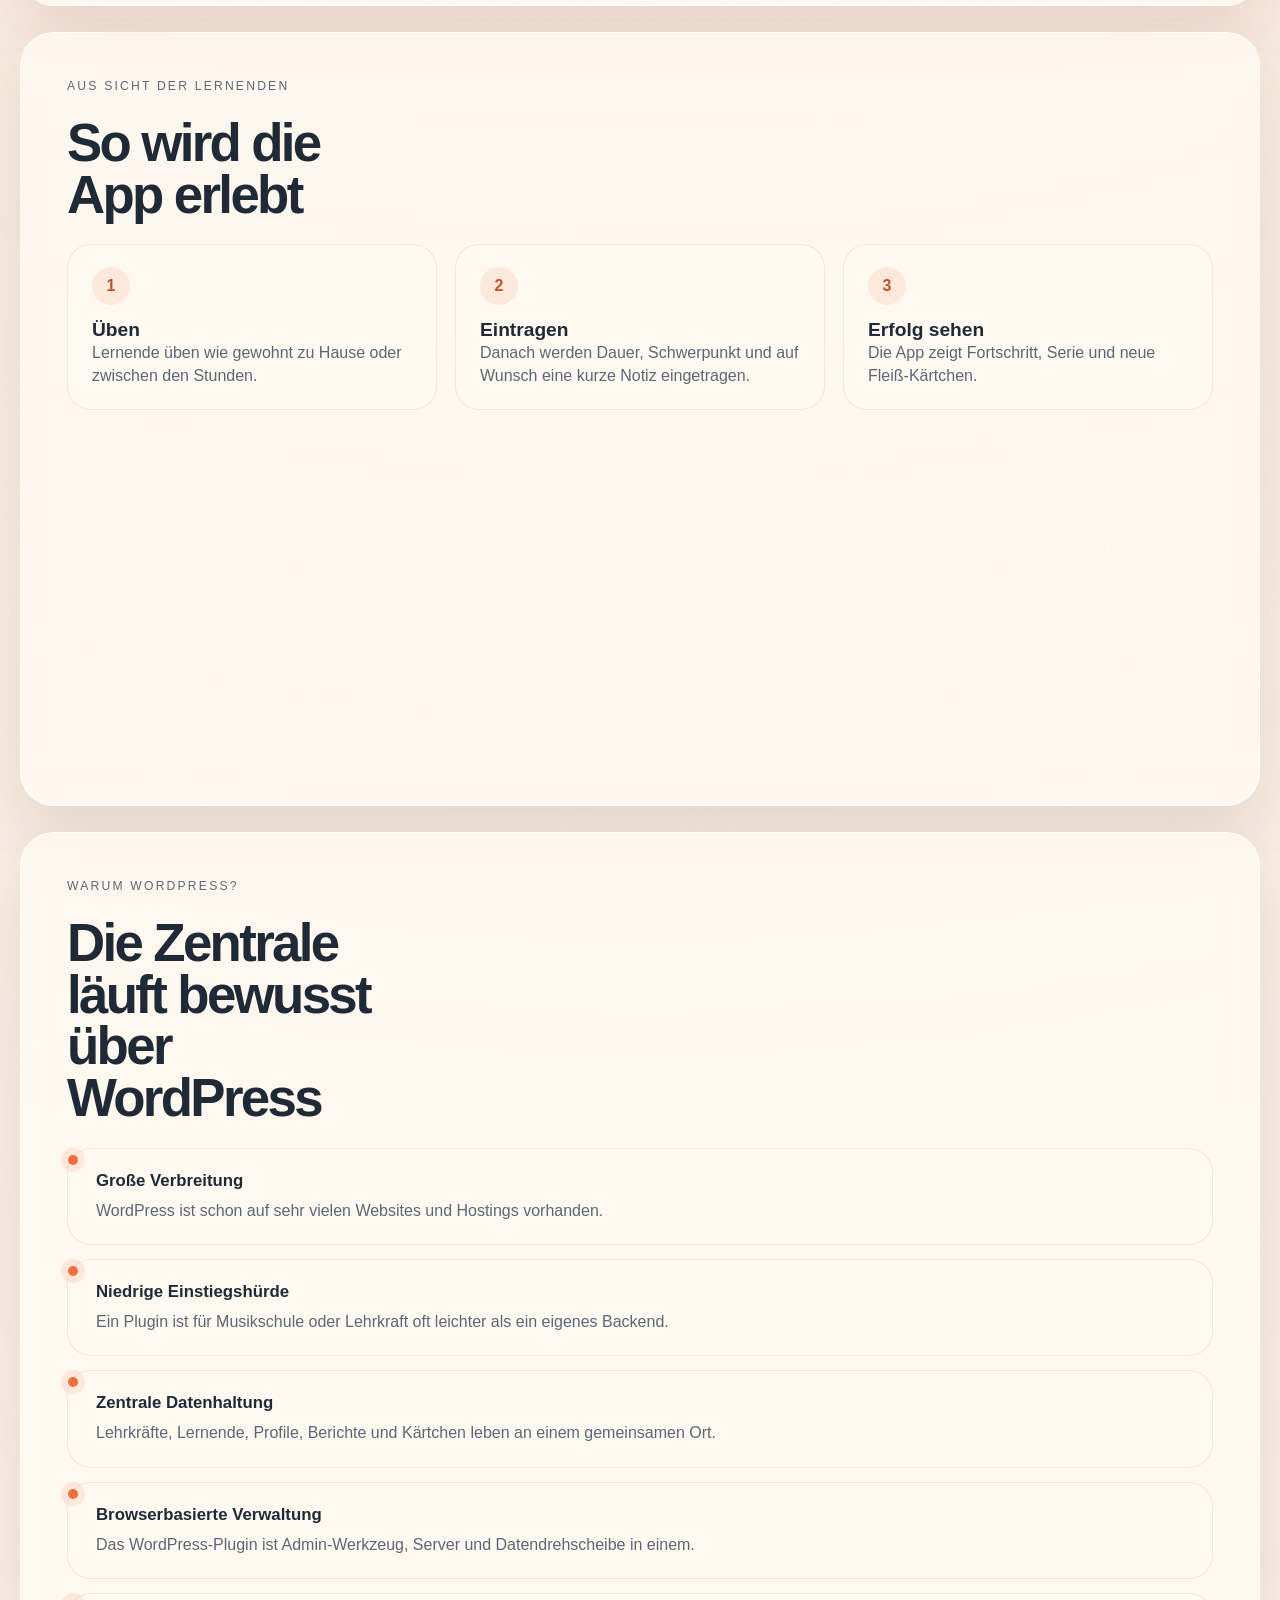
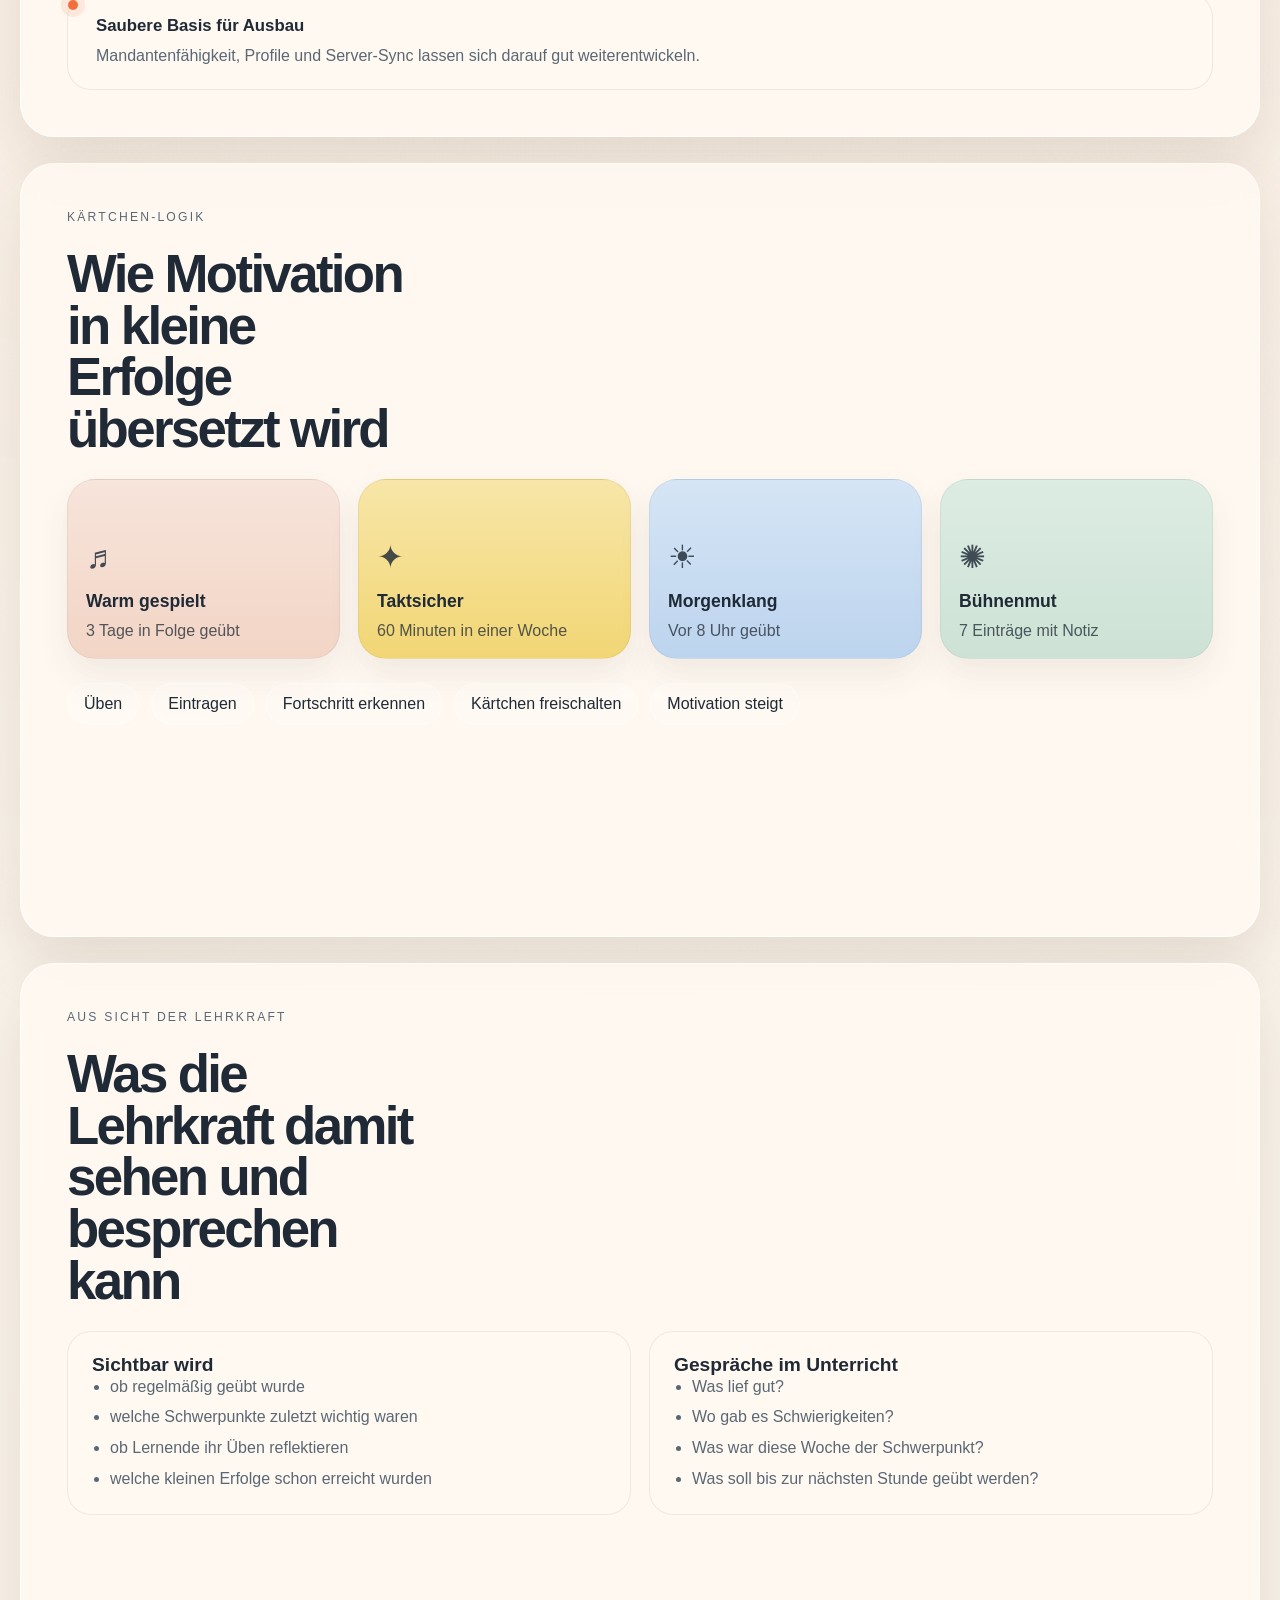
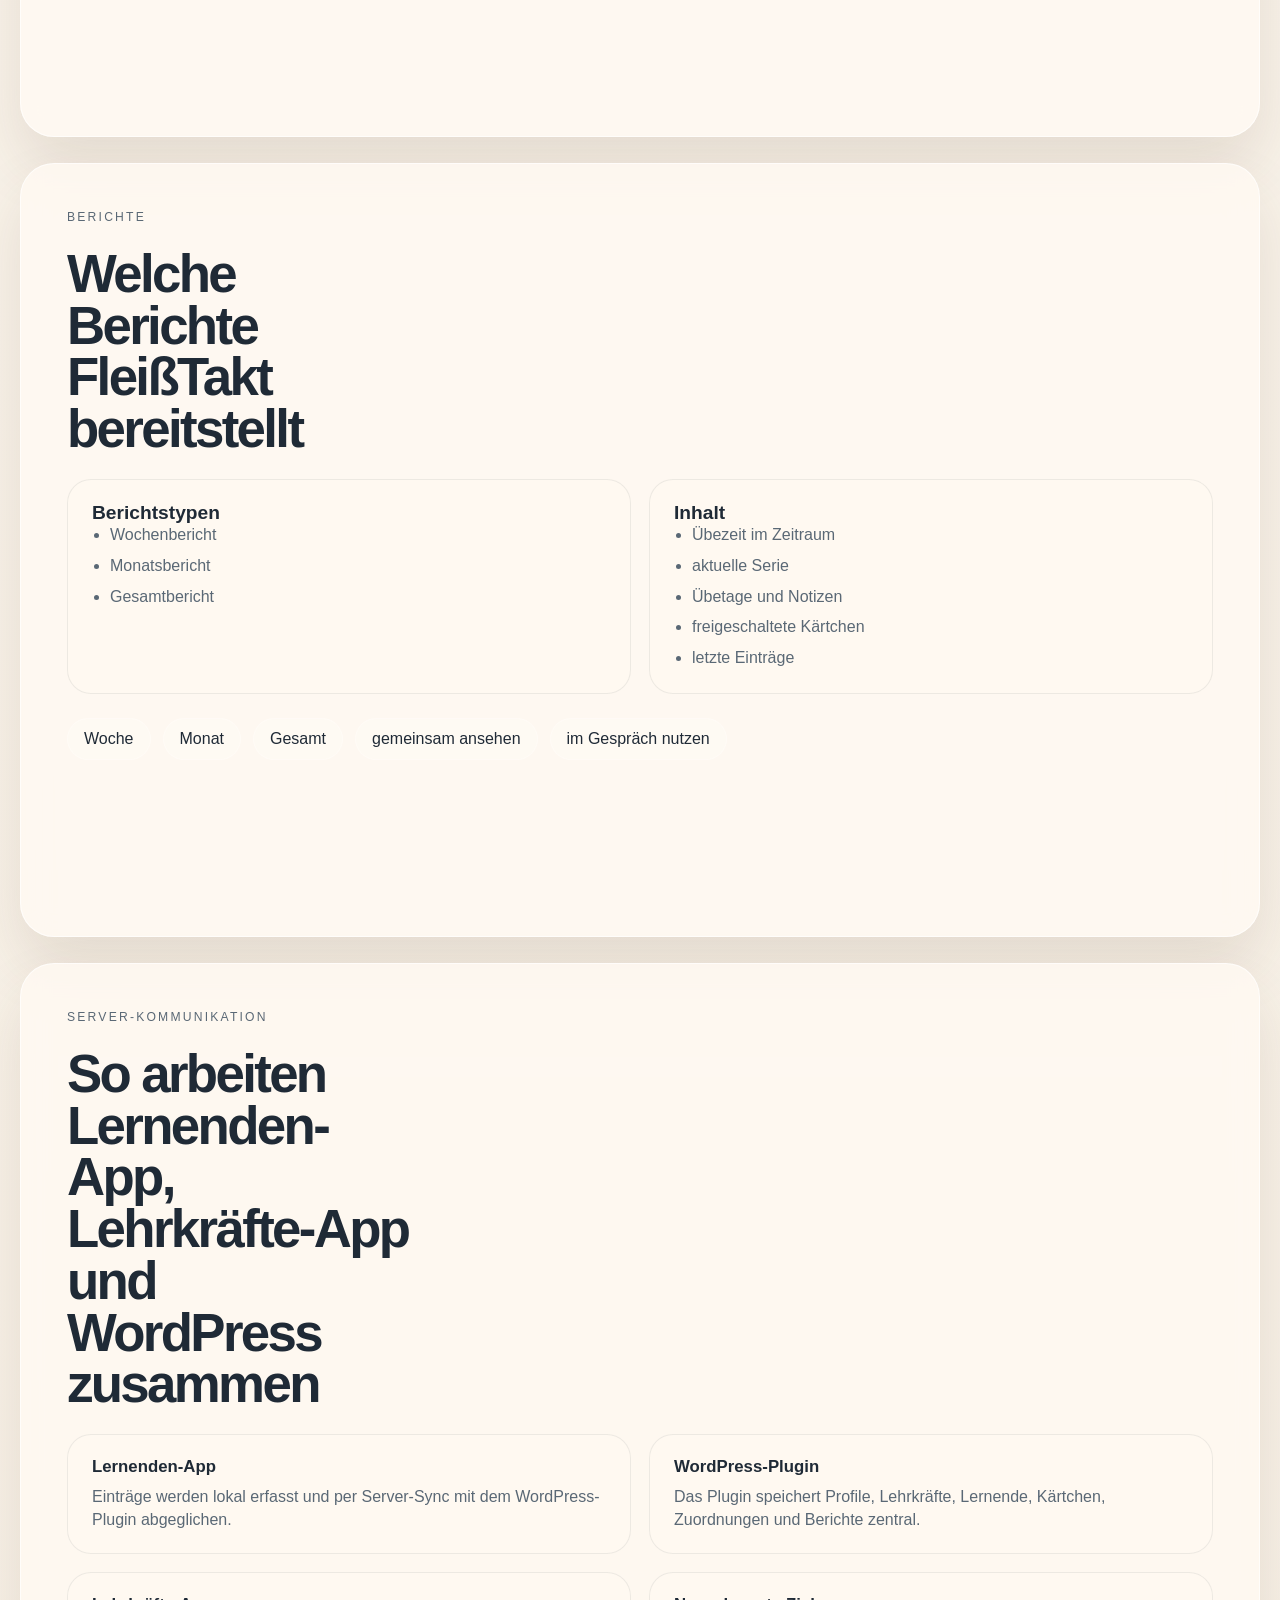
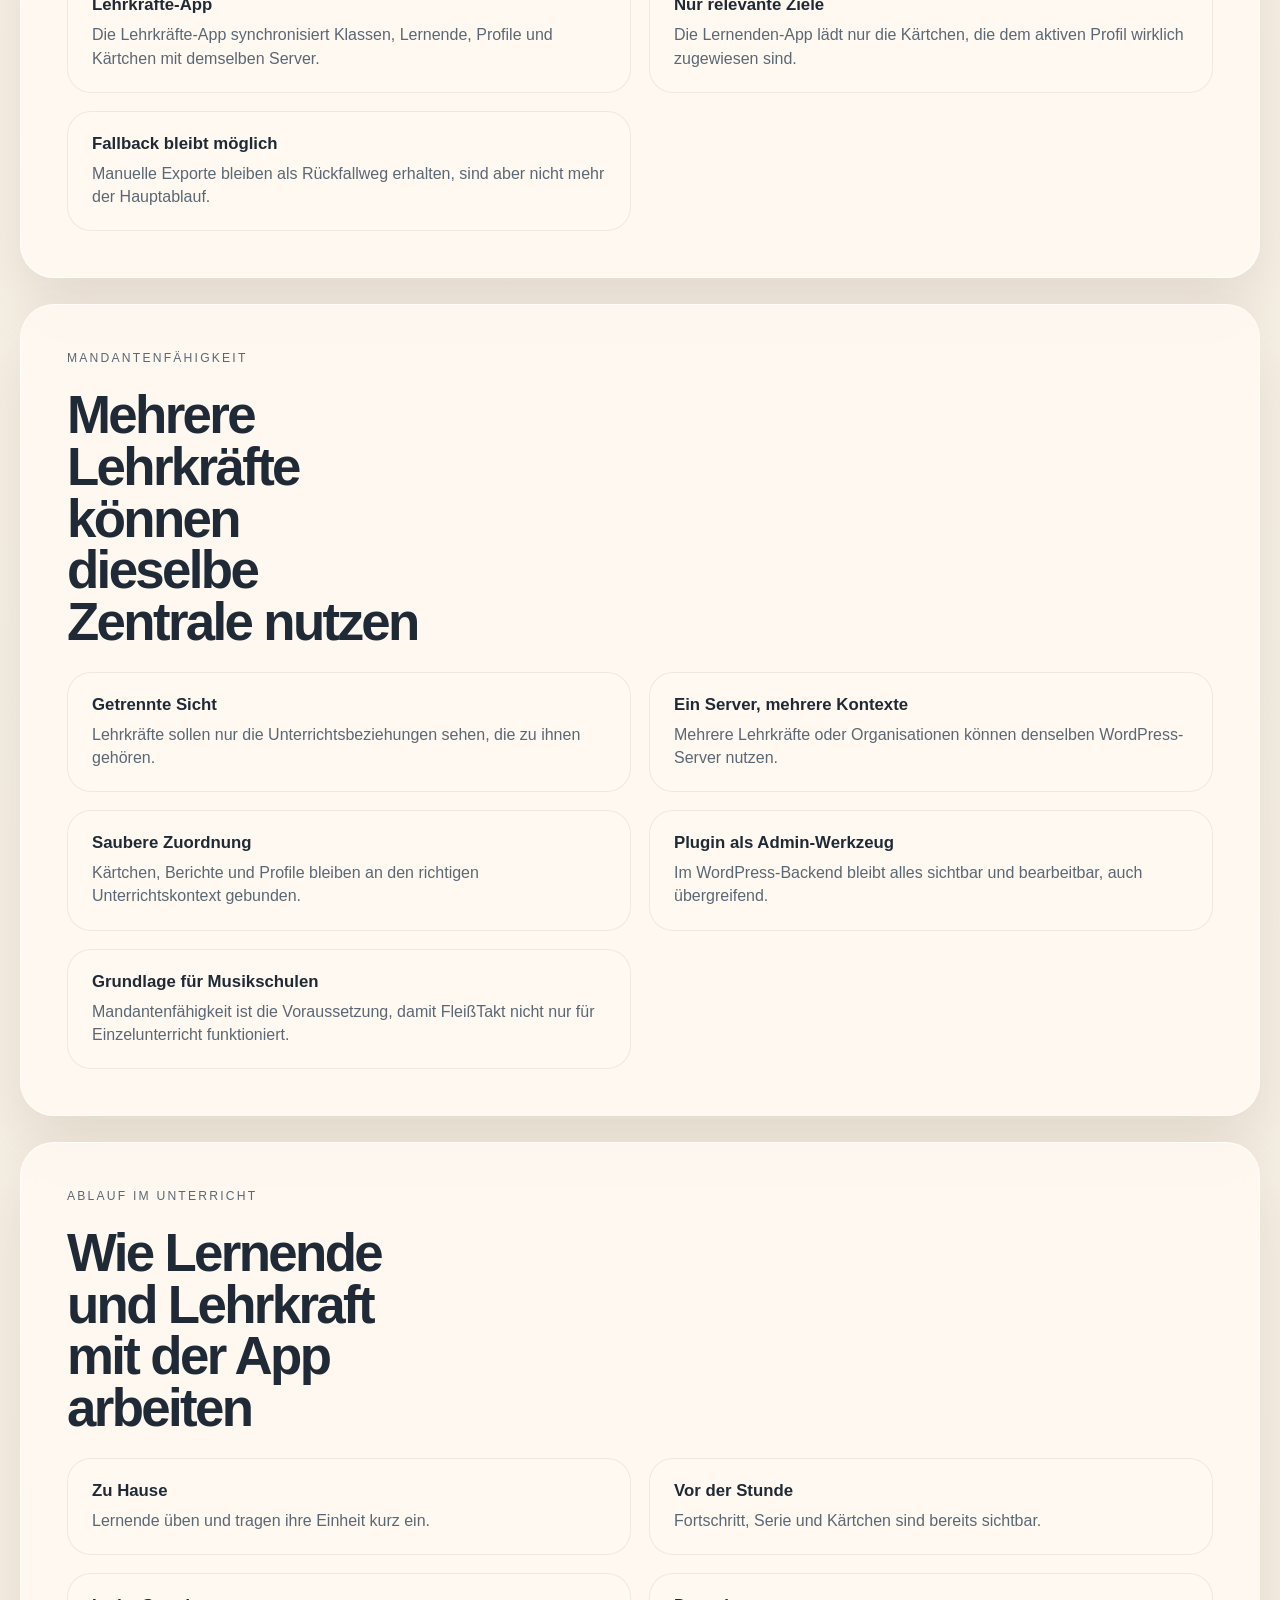
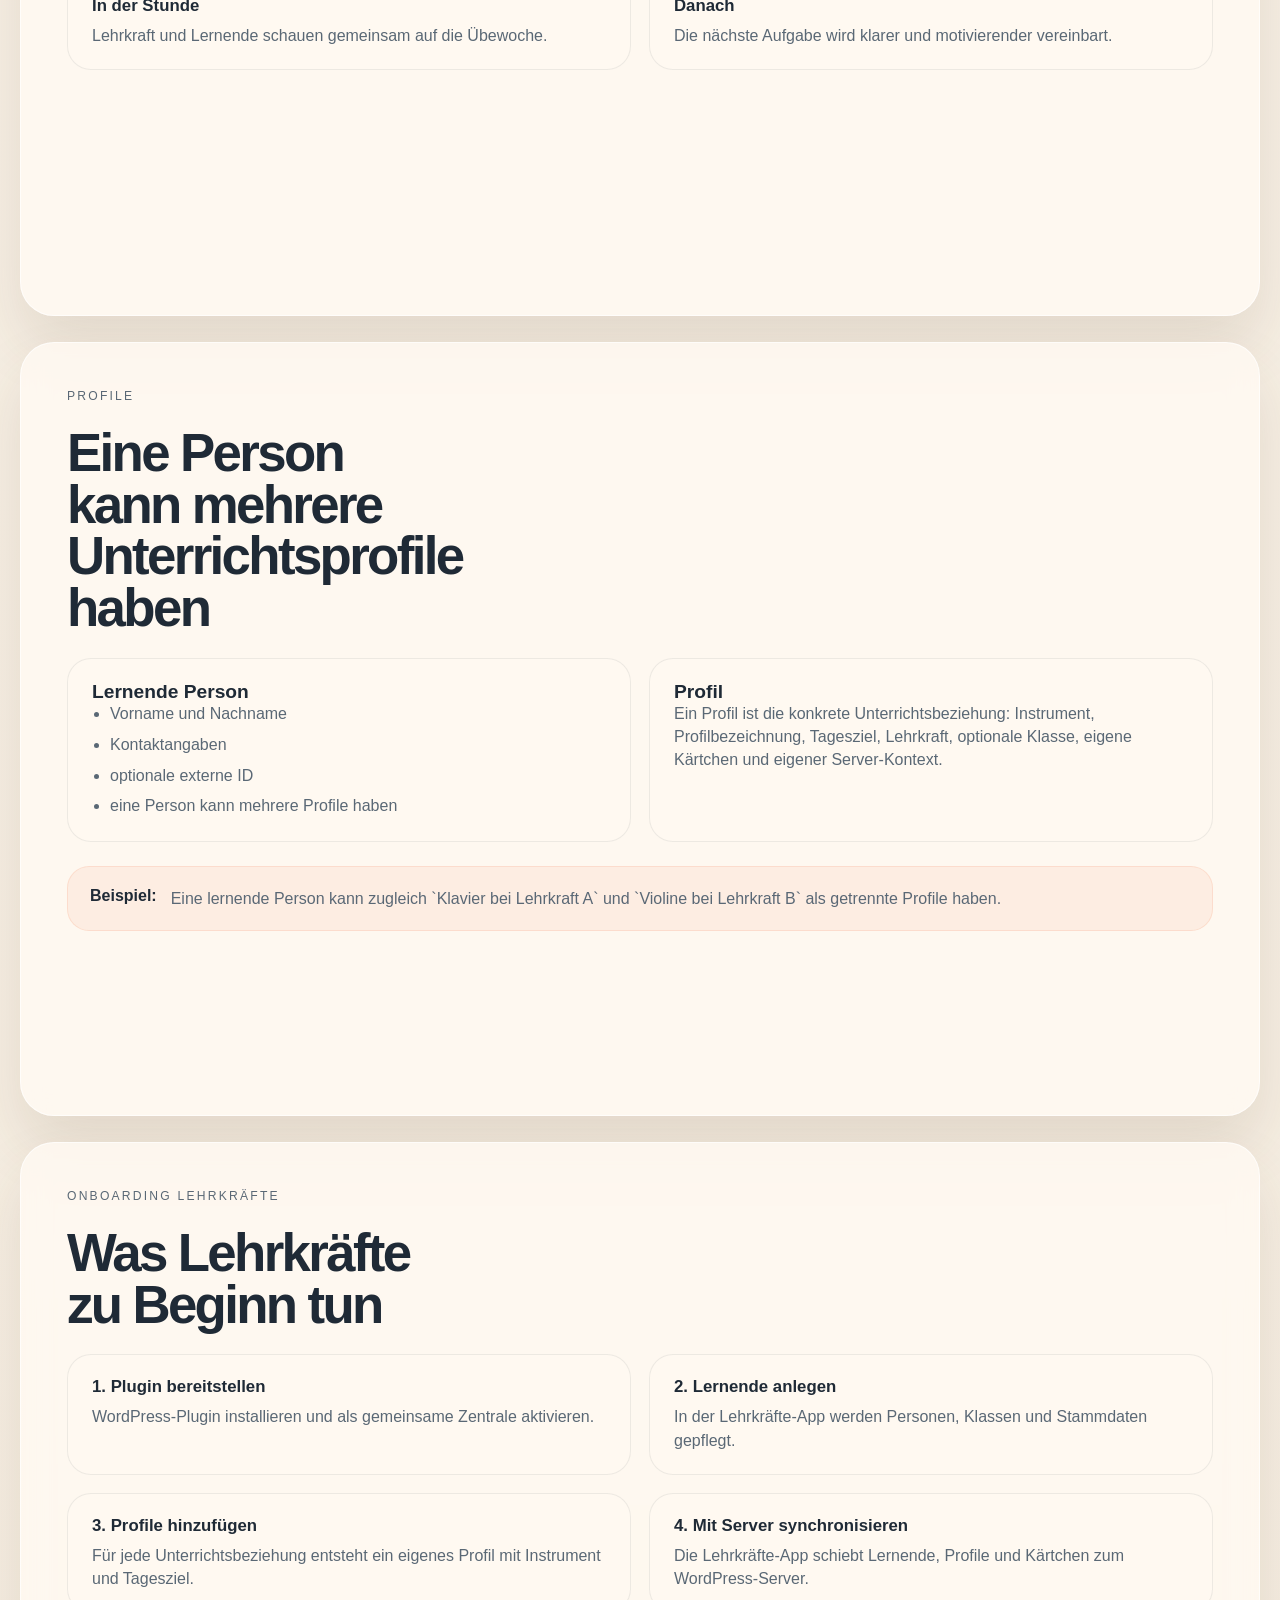
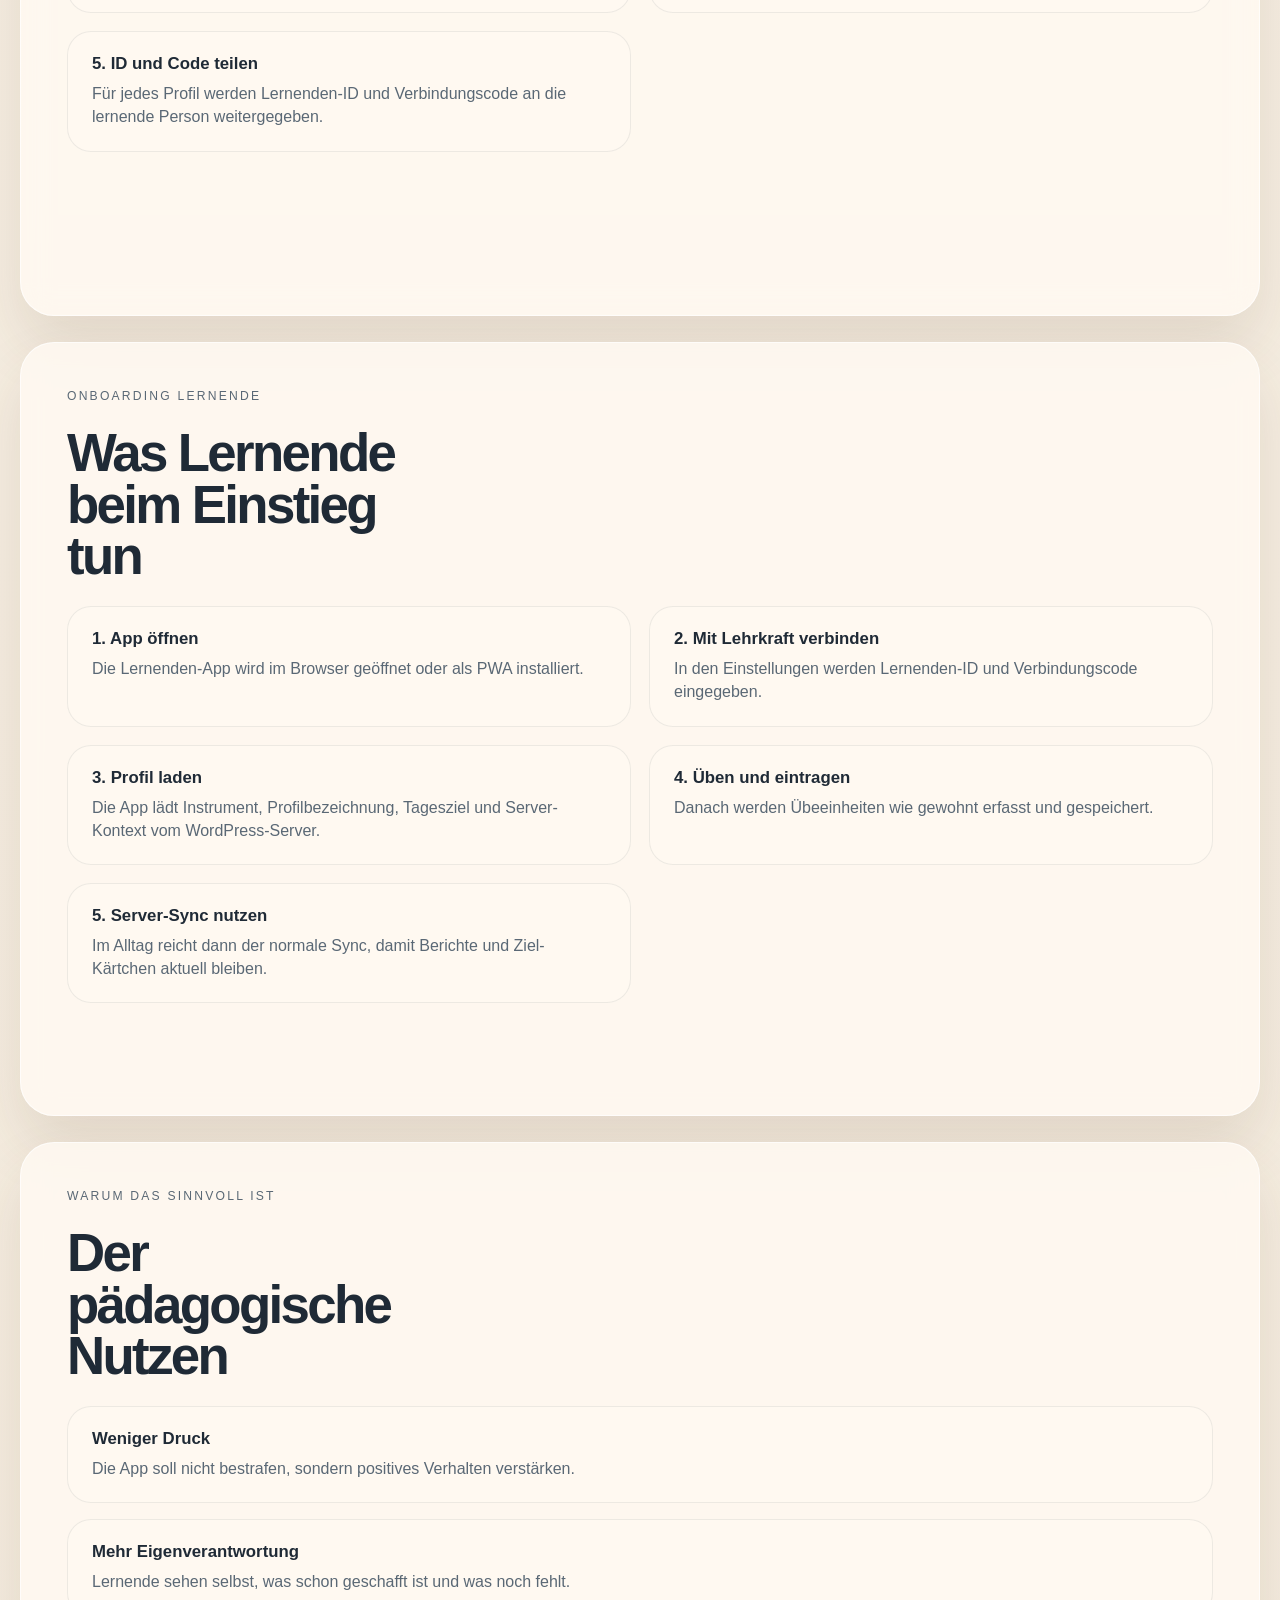
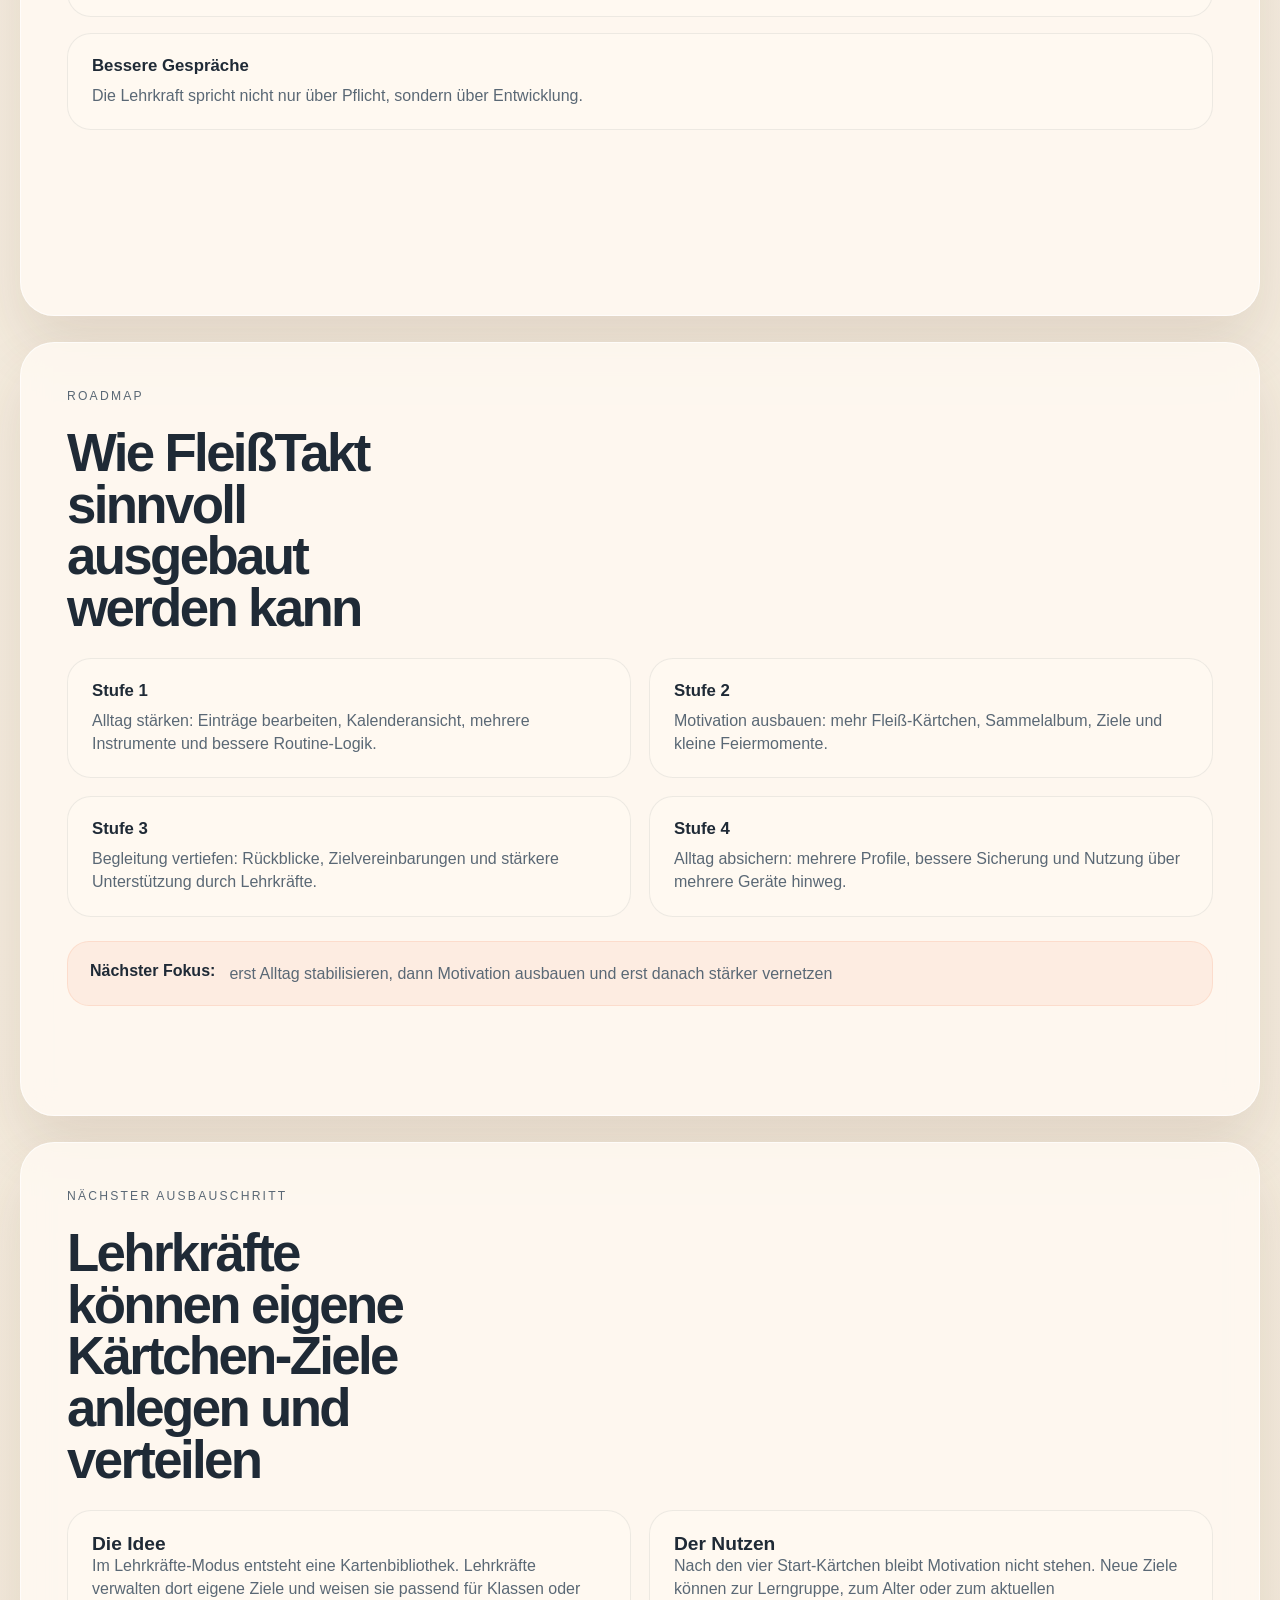
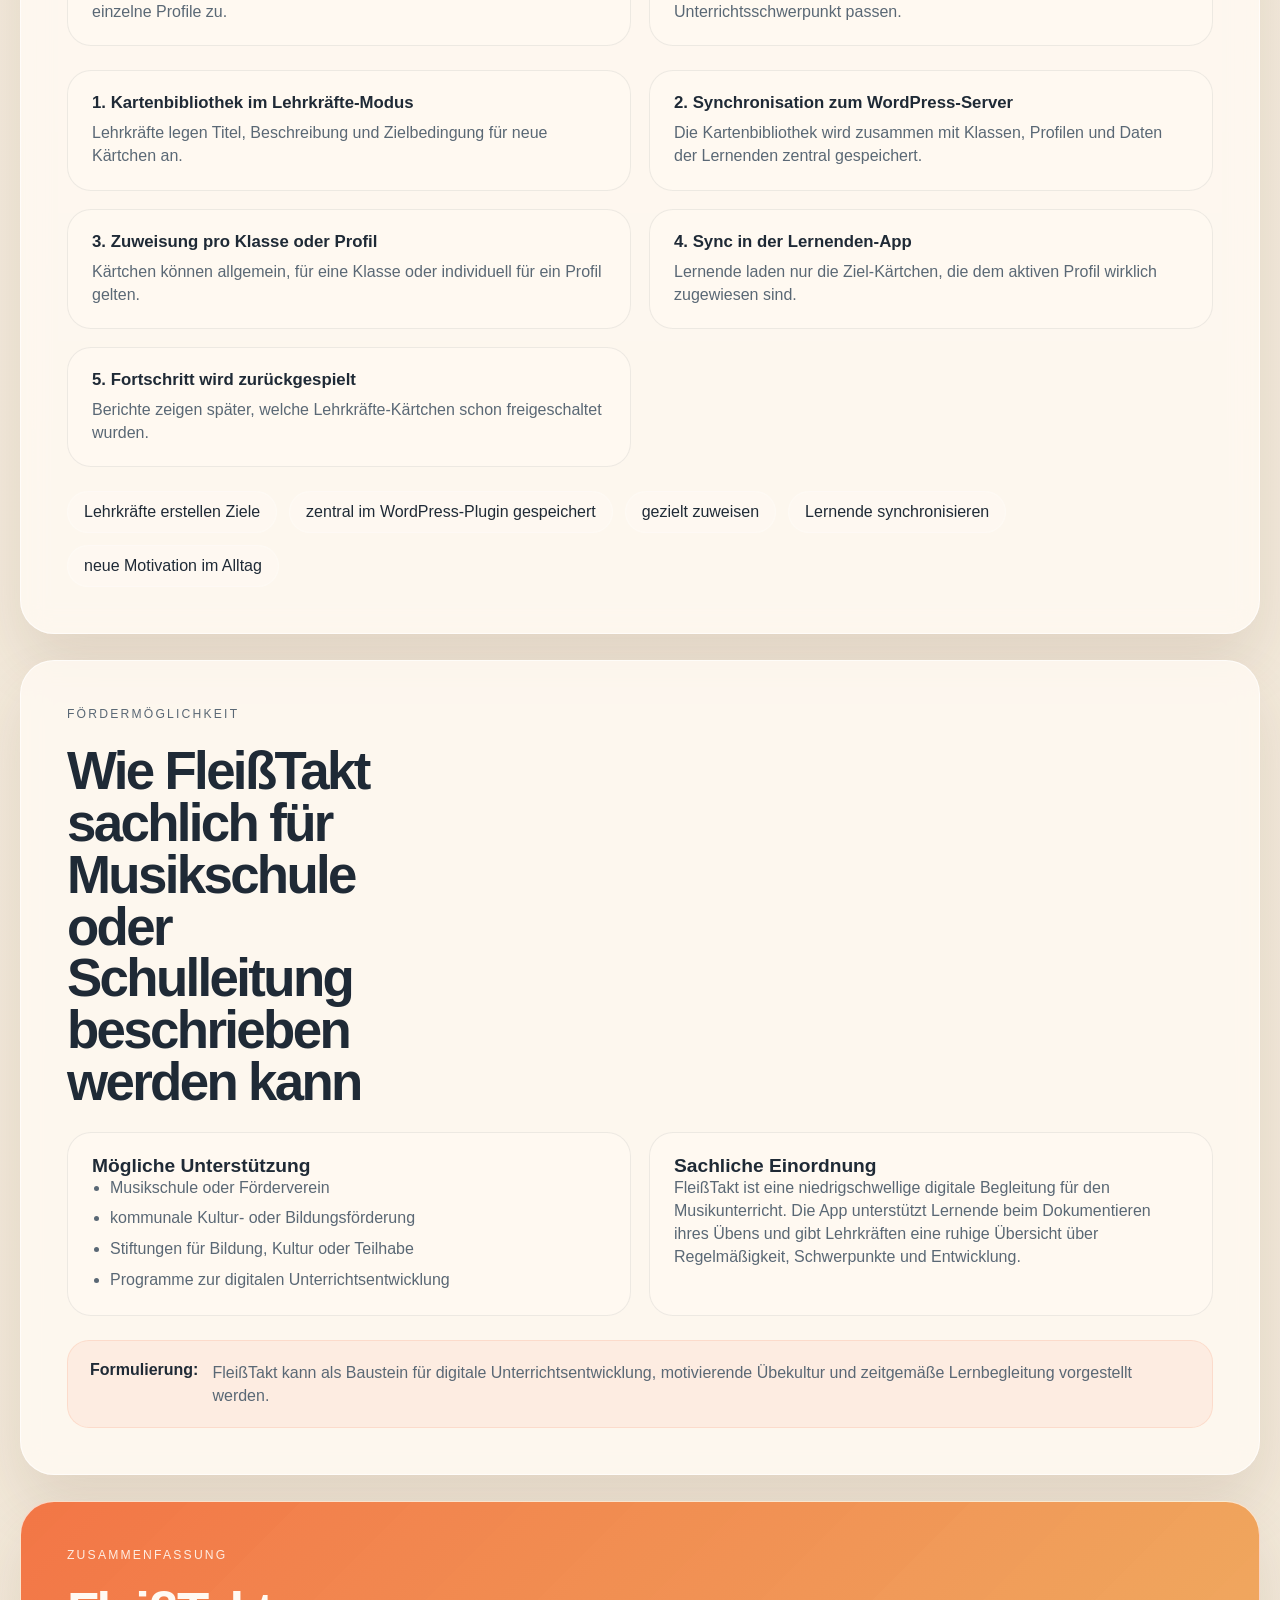
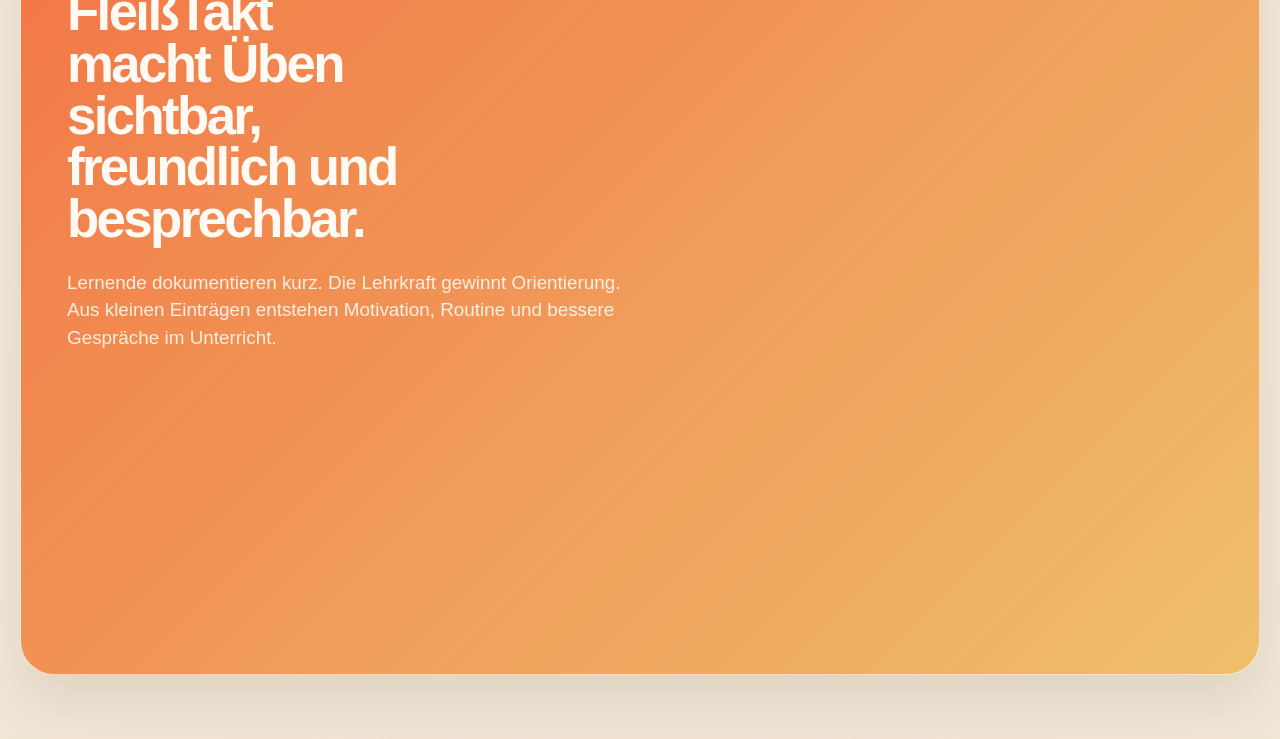
==== commit 3c60ec6f: "Major Update mit Plugin" ====
--- a/presentation.html
+++ b/presentation.html
@@ -80,28 +80,28 @@
 
       <section class="slide slide-onboarding">
         <div class="slide-inner">
-          <p class="eyebrow">Erster Start</p>
-          <h2>Was Lernende nach dem ersten Laden tun müssen</h2>
+          <p class="eyebrow">Warum WordPress?</p>
+          <h2>Die Zentrale läuft bewusst über WordPress</h2>
           <div class="timeline">
             <article class="timeline-step">
-              <strong>Profil öffnen</strong>
-              <p>Im Profilbereich starten Lernende mit den Grundeinstellungen.</p>
+              <strong>Große Verbreitung</strong>
+              <p>WordPress ist schon auf sehr vielen Websites und Hostings vorhanden.</p>
             </article>
             <article class="timeline-step">
-              <strong>Name eintragen</strong>
-              <p>So wirkt die App persönlich und der Bericht ist klar zuordenbar.</p>
+              <strong>Niedrige Einstiegshürde</strong>
+              <p>Ein Plugin ist für Musikschule oder Lehrkraft oft leichter als ein eigenes Backend.</p>
             </article>
             <article class="timeline-step">
-              <strong>Hauptinstrument wählen</strong>
-              <p>Zum Beispiel Klavier, Violine, Gitarre oder Cello.</p>
+              <strong>Zentrale Datenhaltung</strong>
+              <p>Lehrkräfte, Lernende, Profile, Berichte und Kärtchen leben an einem gemeinsamen Ort.</p>
             </article>
             <article class="timeline-step">
-              <strong>Tagesziel festlegen</strong>
-              <p>Zum Beispiel 10, 15 oder 20 Minuten, passend zum Alter und Niveau.</p>
+              <strong>Browserbasierte Verwaltung</strong>
+              <p>Das WordPress-Plugin ist Admin-Werkzeug, Server und Datendrehscheibe in einem.</p>
             </article>
             <article class="timeline-step">
-              <strong>Ersten Eintrag machen</strong>
-              <p>Danach kann sofort die erste Übeeinheit eingetragen werden.</p>
+              <strong>Saubere Basis für Ausbau</strong>
+              <p>Mandantenfähigkeit, Profile und Server-Sync lassen sich darauf gut weiterentwickeln.</p>
             </article>
           </div>
         </div>
@@ -206,57 +206,57 @@
 
       <section class="slide">
         <div class="slide-inner">
-          <p class="eyebrow">Berichtsausgabe</p>
-          <h2>Wie Berichte weitergegeben oder gespeichert werden können</h2>
-          <div class="process-grid">
-            <article class="process-card">
-              <strong>Direkt ansehen</strong>
-              <p>Der Bericht kann in der App als übersichtliche Ansicht geöffnet werden.</p>
-            </article>
-            <article class="process-card">
-              <strong>Teilen oder kopieren</strong>
-              <p>Kurzfassung und Berichtstext lassen sich direkt weitergeben.</p>
-            </article>
-            <article class="process-card">
-              <strong>Herunterladen</strong>
-              <p>Der Bericht kann als HTML-Bericht oder Textbericht gespeichert werden.</p>
-            </article>
-            <article class="process-card">
-              <strong>Drucken oder PDF</strong>
-              <p>Für Gespräche, Ablage oder Weitergabe kann der Bericht gedruckt oder als PDF gespeichert werden.</p>
-            </article>
-            <article class="process-card">
-              <strong>Berichtspaket exportieren</strong>
-              <p>Für Lehrkräfte kann zusätzlich ein FleißTakt-Berichtspaket mit fester Lernenden-ID und Prüfsumme erzeugt werden.</p>
-            </article>
-          </div>
-        </div>
-      </section>
-
-      <section class="slide">
-        <div class="slide-inner">
-          <p class="eyebrow">Berichtspaket</p>
-          <h2>Wie Berichte sicher an die Lehrkraft übergeben werden</h2>
-          <div class="process-grid">
-            <article class="process-card">
-              <strong>1. Export in der Lernenden-App</strong>
-              <p>Im Profil kann ein FleißTakt-Berichtspaket exportiert werden.</p>
-            </article>
-            <article class="process-card">
-              <strong>2. Feste Lernenden-ID</strong>
-              <p>Das Paket enthält nicht nur einen Namen, sondern eine eindeutige ID zur sicheren Zuordnung.</p>
-            </article>
-            <article class="process-card">
-              <strong>3. Prüfsumme</strong>
-              <p>Veränderte oder beschädigte Pakete werden beim Import automatisch abgelehnt.</p>
-            </article>
-            <article class="process-card">
-              <strong>4. Automatischer Merge</strong>
-              <p>Bereits bekannte Lernende werden in der Lehrkraft-App automatisch wiedererkannt und zusammengeführt.</p>
-            </article>
-            <article class="process-card">
-              <strong>5. Gerätewechsel absichern</strong>
-              <p>Vor dem Wechsel sollte ein Backup exportiert und auf dem neuen Gerät importiert werden, damit dieselbe Lernenden-ID erhalten bleibt.</p>
+          <p class="eyebrow">Server-Kommunikation</p>
+          <h2>So arbeiten Lernenden-App, Lehrkräfte-App und WordPress zusammen</h2>
+          <div class="process-grid">
+            <article class="process-card">
+              <strong>Lernenden-App</strong>
+              <p>Einträge werden lokal erfasst und per Server-Sync mit dem WordPress-Plugin abgeglichen.</p>
+            </article>
+            <article class="process-card">
+              <strong>WordPress-Plugin</strong>
+              <p>Das Plugin speichert Profile, Lehrkräfte, Lernende, Kärtchen, Zuordnungen und Berichte zentral.</p>
+            </article>
+            <article class="process-card">
+              <strong>Lehrkräfte-App</strong>
+              <p>Die Lehrkräfte-App synchronisiert Klassen, Lernende, Profile und Kärtchen mit demselben Server.</p>
+            </article>
+            <article class="process-card">
+              <strong>Nur relevante Ziele</strong>
+              <p>Die Lernenden-App lädt nur die Kärtchen, die dem aktiven Profil wirklich zugewiesen sind.</p>
+            </article>
+            <article class="process-card">
+              <strong>Fallback bleibt möglich</strong>
+              <p>Manuelle Exporte bleiben als Rückfallweg erhalten, sind aber nicht mehr der Hauptablauf.</p>
+            </article>
+          </div>
+        </div>
+      </section>
+
+      <section class="slide">
+        <div class="slide-inner">
+          <p class="eyebrow">Mandantenfähigkeit</p>
+          <h2>Mehrere Lehrkräfte können dieselbe Zentrale nutzen</h2>
+          <div class="process-grid">
+            <article class="process-card">
+              <strong>Getrennte Sicht</strong>
+              <p>Lehrkräfte sollen nur die Unterrichtsbeziehungen sehen, die zu ihnen gehören.</p>
+            </article>
+            <article class="process-card">
+              <strong>Ein Server, mehrere Kontexte</strong>
+              <p>Mehrere Lehrkräfte oder Organisationen können denselben WordPress-Server nutzen.</p>
+            </article>
+            <article class="process-card">
+              <strong>Saubere Zuordnung</strong>
+              <p>Kärtchen, Berichte und Profile bleiben an den richtigen Unterrichtskontext gebunden.</p>
+            </article>
+            <article class="process-card">
+              <strong>Plugin als Admin-Werkzeug</strong>
+              <p>Im WordPress-Backend bleibt alles sichtbar und bearbeitbar, auch übergreifend.</p>
+            </article>
+            <article class="process-card">
+              <strong>Grundlage für Musikschulen</strong>
+              <p>Mandantenfähigkeit ist die Voraussetzung, damit FleißTakt nicht nur für Einzelunterricht funktioniert.</p>
             </article>
           </div>
         </div>
@@ -289,60 +289,87 @@
 
       <section class="slide">
         <div class="slide-inner">
-          <p class="eyebrow">Lehrkraft-App</p>
-          <h2>Die eigene Oberfläche für iPad oder Desktop</h2>
+<p class="eyebrow">Profile</p>
+          <h2>Eine Person kann mehrere Unterrichtsprofile haben</h2>
           <div class="two-column">
             <article class="info-block">
-              <h3>Was sie kann</h3>
+              <h3>Lernende Person</h3>
               <ul>
-                <li>Berichtspakete importieren</li>
-                <li>Lernende automatisch wiedererkennen</li>
-                <li>Klassen anlegen und filtern</li>
-                <li>Stammdaten bearbeiten</li>
-                <li>Lehrkraft-Backup sichern</li>
+                <li>Vorname und Nachname</li>
+                <li>Kontaktangaben</li>
+                <li>optionale externe ID</li>
+                <li>eine Person kann mehrere Profile haben</li>
               </ul>
             </article>
             <article class="info-block">
-              <h3>Warum sie getrennt ist</h3>
+              <h3>Profil</h3>
               <p>
-                Die Lehrkraft-App ist bewusst als eigene Oberfläche gedacht.
-                So kann sie dichter, übersichtlicher und besser für die
-                Verwaltung vieler Lernender aufgebaut werden als die
-                Lernenden-App.
+                Ein Profil ist die konkrete Unterrichtsbeziehung: Instrument,
+                Profilbezeichnung, Tagesziel, Lehrkraft, optionale Klasse,
+                eigene Kärtchen und eigener Server-Kontext.
               </p>
             </article>
           </div>
           <div class="quote-strip">
-            <strong>Installierbar:</strong>
-            <span>Die Lehrkraft-Version kann als eigene PWA separat neben der Lernenden-App installiert werden.</span>
-          </div>
-        </div>
-      </section>
-
-      <section class="slide">
-        <div class="slide-inner">
-          <p class="eyebrow">So arbeitet die Lehrkraft</p>
-          <h2>Was in der Lehrkraft-App konkret passiert</h2>
-          <div class="process-grid">
-            <article class="process-card">
-              <strong>Berichtspakete sammeln</strong>
-              <p>Die Lehrkraft importiert ein oder mehrere Berichtspakete aus den Profilen der Lernenden.</p>
-            </article>
-            <article class="process-card">
-              <strong>Lernende wiedererkennen</strong>
-              <p>Die App ordnet neue Berichte über die feste Lernenden-ID derselben Person zu.</p>
-            </article>
-            <article class="process-card">
-              <strong>Klassen und Kontakte pflegen</strong>
-              <p>Vorname, Nachname, E-Mail, Messenger-ID und Klasse können direkt ergänzt oder geändert werden.</p>
-            </article>
-            <article class="process-card">
-              <strong>Doppelte Einträge zusammenführen</strong>
-              <p>Falls nach einem Gerätewechsel doch eine neue ID entstanden ist, können doppelte Lernenden-Einträge manuell zusammengeführt werden.</p>
-            </article>
-            <article class="process-card">
-              <strong>Unterricht vorbereiten</strong>
-              <p>So werden Berichtsstand, letzte Einträge, Übezeit und Kärtchen als ruhige Gesprächsgrundlage sichtbar.</p>
+            <strong>Beispiel:</strong>
+<span>Eine lernende Person kann zugleich `Klavier bei Lehrkraft A` und `Violine bei Lehrkraft B` als getrennte Profile haben.</span>
+          </div>
+        </div>
+      </section>
+
+      <section class="slide">
+        <div class="slide-inner">
+          <p class="eyebrow">Onboarding Lehrkräfte</p>
+<h2>Was Lehrkräfte zu Beginn tun</h2>
+          <div class="process-grid">
+            <article class="process-card">
+              <strong>1. Plugin bereitstellen</strong>
+              <p>WordPress-Plugin installieren und als gemeinsame Zentrale aktivieren.</p>
+            </article>
+            <article class="process-card">
+              <strong>2. Lernende anlegen</strong>
+              <p>In der Lehrkräfte-App werden Personen, Klassen und Stammdaten gepflegt.</p>
+            </article>
+            <article class="process-card">
+              <strong>3. Profile hinzufügen</strong>
+              <p>Für jede Unterrichtsbeziehung entsteht ein eigenes Profil mit Instrument und Tagesziel.</p>
+            </article>
+            <article class="process-card">
+              <strong>4. Mit Server synchronisieren</strong>
+              <p>Die Lehrkräfte-App schiebt Lernende, Profile und Kärtchen zum WordPress-Server.</p>
+            </article>
+            <article class="process-card">
+              <strong>5. ID und Code teilen</strong>
+              <p>Für jedes Profil werden Lernenden-ID und Verbindungscode an die lernende Person weitergegeben.</p>
+            </article>
+          </div>
+        </div>
+      </section>
+
+      <section class="slide">
+        <div class="slide-inner">
+          <p class="eyebrow">Onboarding Lernende</p>
+          <h2>Was Lernende beim Einstieg tun</h2>
+          <div class="process-grid">
+            <article class="process-card">
+              <strong>1. App öffnen</strong>
+              <p>Die Lernenden-App wird im Browser geöffnet oder als PWA installiert.</p>
+            </article>
+            <article class="process-card">
+              <strong>2. Mit Lehrkraft verbinden</strong>
+              <p>In den Einstellungen werden Lernenden-ID und Verbindungscode eingegeben.</p>
+            </article>
+            <article class="process-card">
+              <strong>3. Profil laden</strong>
+              <p>Die App lädt Instrument, Profilbezeichnung, Tagesziel und Server-Kontext vom WordPress-Server.</p>
+            </article>
+            <article class="process-card">
+              <strong>4. Üben und eintragen</strong>
+              <p>Danach werden Übeeinheiten wie gewohnt erfasst und gespeichert.</p>
+            </article>
+            <article class="process-card">
+              <strong>5. Server-Sync nutzen</strong>
+              <p>Im Alltag reicht dann der normale Sync, damit Berichte und Ziel-Kärtchen aktuell bleiben.</p>
             </article>
           </div>
         </div>
@@ -406,9 +433,9 @@
             <article class="info-block">
               <h3>Die Idee</h3>
               <p>
-                Im Teacher-Modus entsteht ein Kärtchen-Generator. Lehrkräfte
-                verwalten dort eigene Ziele, sichern sie im eigenen Tool und
-                geben passende Karten an Lernende weiter.
+Im Lehrkräfte-Modus entsteht eine Kartenbibliothek. Lehrkräfte
+                verwalten dort eigene Ziele und weisen sie passend für Klassen
+                oder einzelne Profile zu.
               </p>
             </article>
             <article class="info-block">
@@ -422,31 +449,31 @@
           </div>
           <div class="process-grid">
             <article class="process-card">
-              <strong>1. Kartenbibliothek im Teacher-Modus</strong>
+<strong>1. Kartenbibliothek im Lehrkräfte-Modus</strong>
               <p>Lehrkräfte legen Titel, Beschreibung und Zielbedingung für neue Kärtchen an.</p>
             </article>
             <article class="process-card">
-              <strong>2. Teacher-Backup erweitert</strong>
-              <p>Die Kartenbibliothek wird zusammen mit Klassen und Schülerdaten gesichert.</p>
-            </article>
-            <article class="process-card">
-              <strong>3. Kartenpaket für Lernende</strong>
-              <p>Aktive Kärtchen werden als eigenes Paket exportiert und an Lernende verteilt.</p>
-            </article>
-            <article class="process-card">
-              <strong>4. Import in der Schüler-App</strong>
-              <p>Lernende empfangen neue Kärtchen und sehen sie direkt neben den Standardzielen.</p>
+<strong>2. Synchronisation zum WordPress-Server</strong>
+<p>Die Kartenbibliothek wird zusammen mit Klassen, Profilen und Daten der Lernenden zentral gespeichert.</p>
+            </article>
+            <article class="process-card">
+              <strong>3. Zuweisung pro Klasse oder Profil</strong>
+              <p>Kärtchen können allgemein, für eine Klasse oder individuell für ein Profil gelten.</p>
+            </article>
+            <article class="process-card">
+<strong>4. Sync in der Lernenden-App</strong>
+              <p>Lernende laden nur die Ziel-Kärtchen, die dem aktiven Profil wirklich zugewiesen sind.</p>
             </article>
             <article class="process-card">
               <strong>5. Fortschritt wird zurückgespielt</strong>
-              <p>Berichte zeigen später, welche Lehrer-Kärtchen schon freigeschaltet wurden.</p>
+<p>Berichte zeigen später, welche Lehrkräfte-Kärtchen schon freigeschaltet wurden.</p>
             </article>
           </div>
           <div class="flow-band">
-            <span>Teacher erstellt Ziele</span>
-            <span>im Teacher-Backup enthalten</span>
-            <span>Kartenpaket exportieren</span>
-            <span>Schüler importiert</span>
+<span>Lehrkräfte erstellen Ziele</span>
+<span>zentral im WordPress-Plugin gespeichert</span>
+            <span>gezielt zuweisen</span>
+<span>Lernende synchronisieren</span>
             <span>neue Motivation im Alltag</span>
           </div>
         </div>
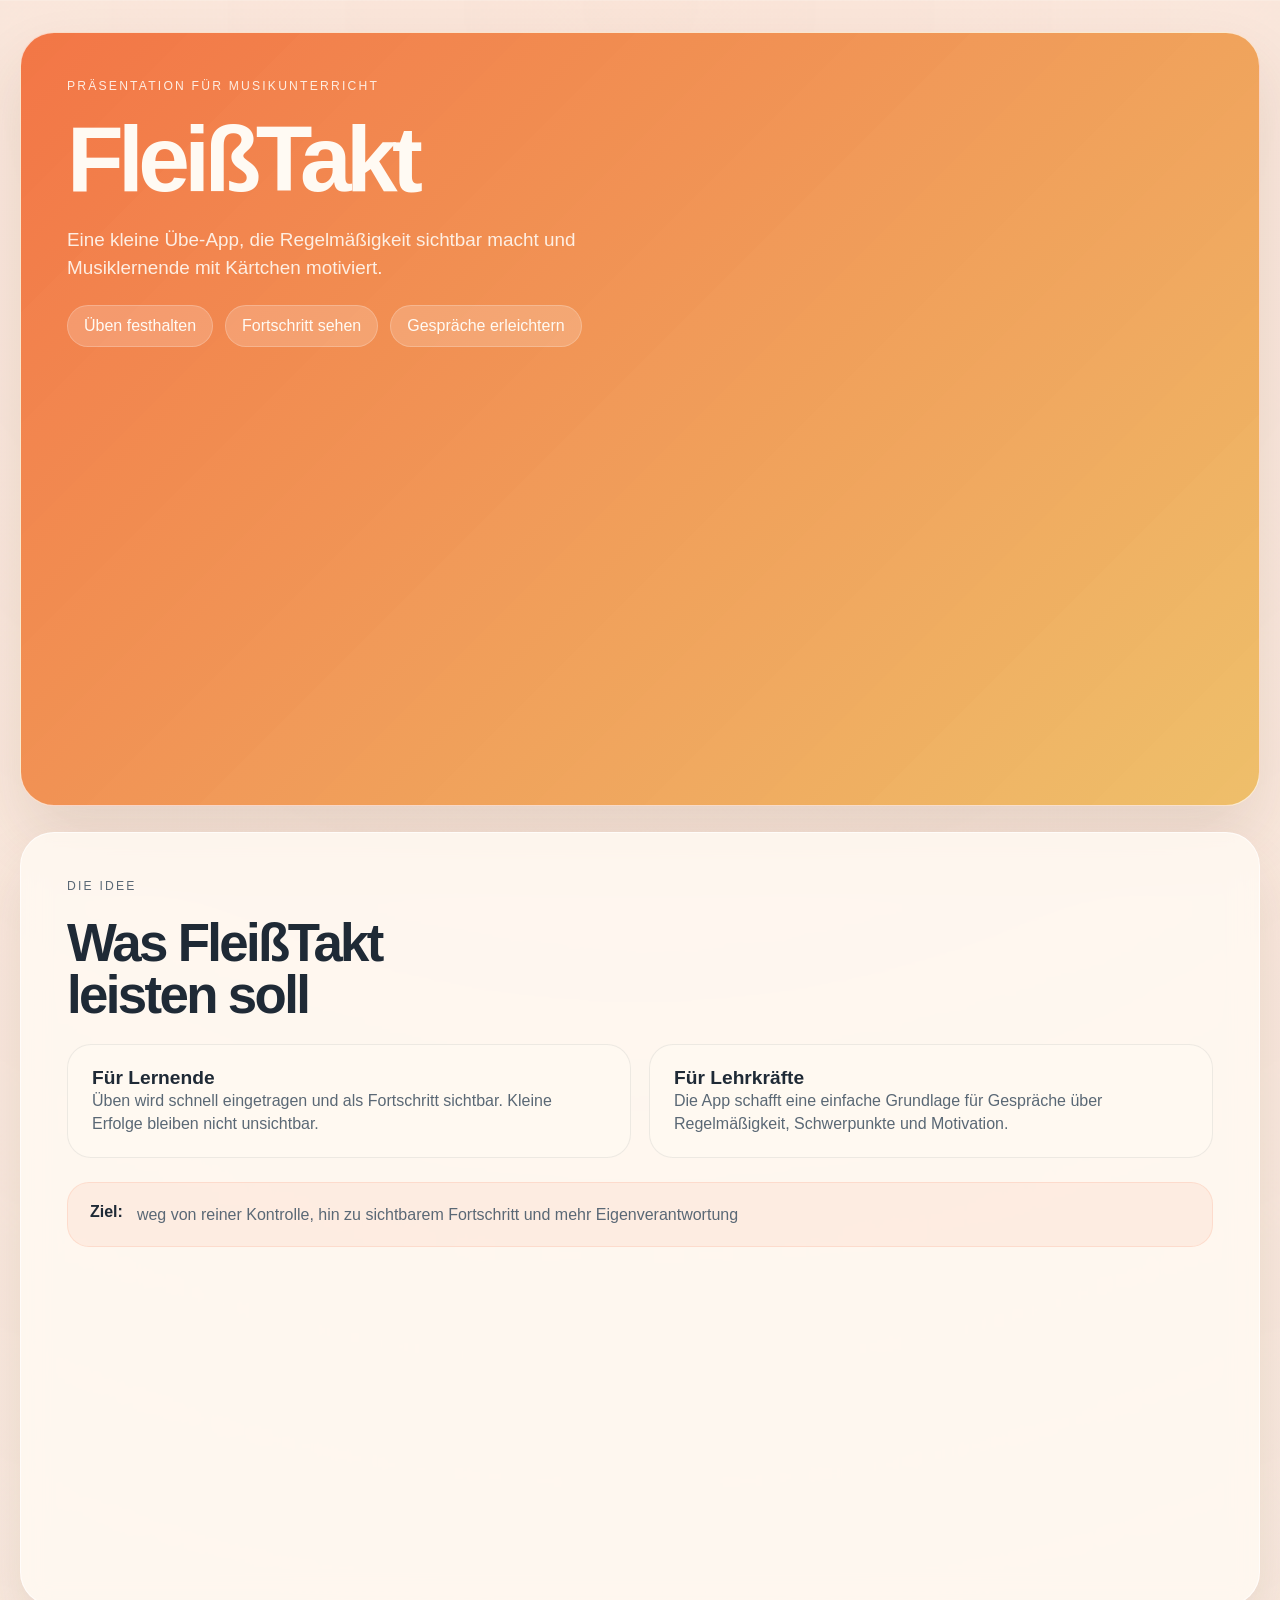
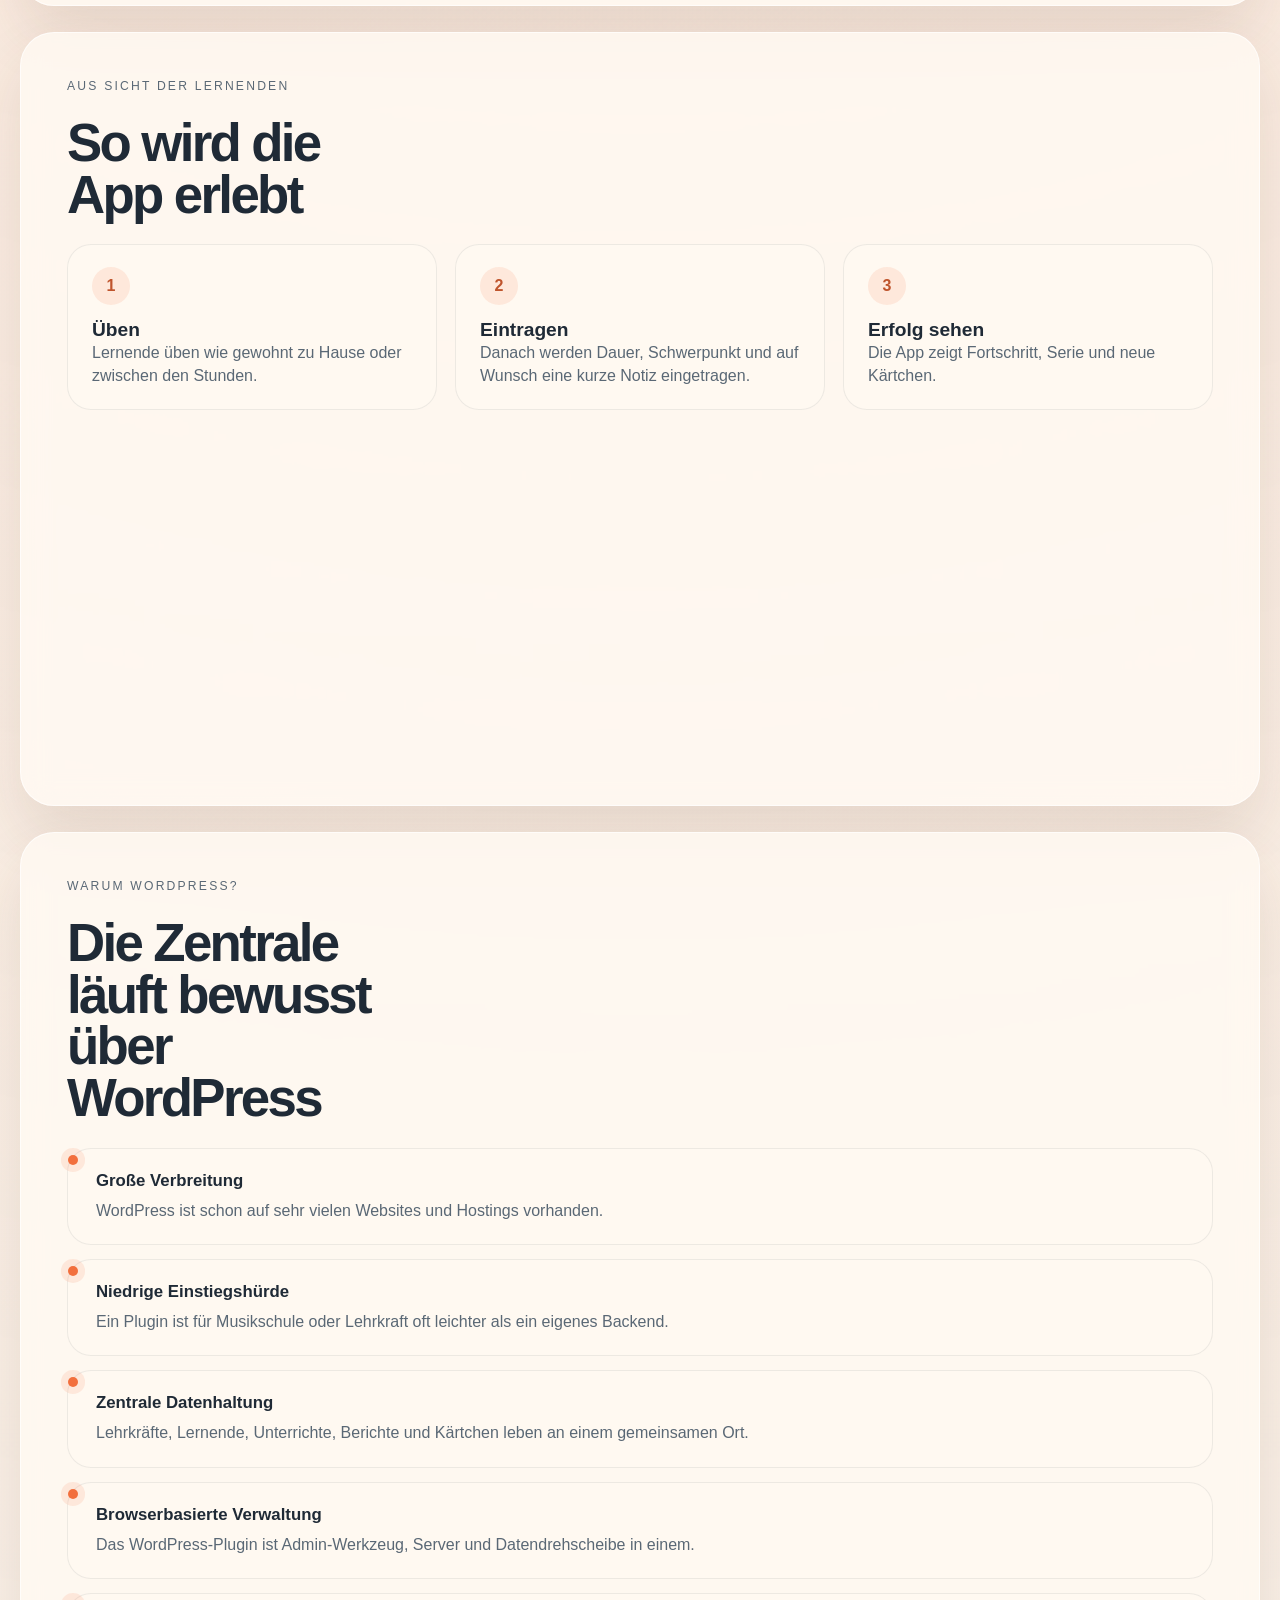
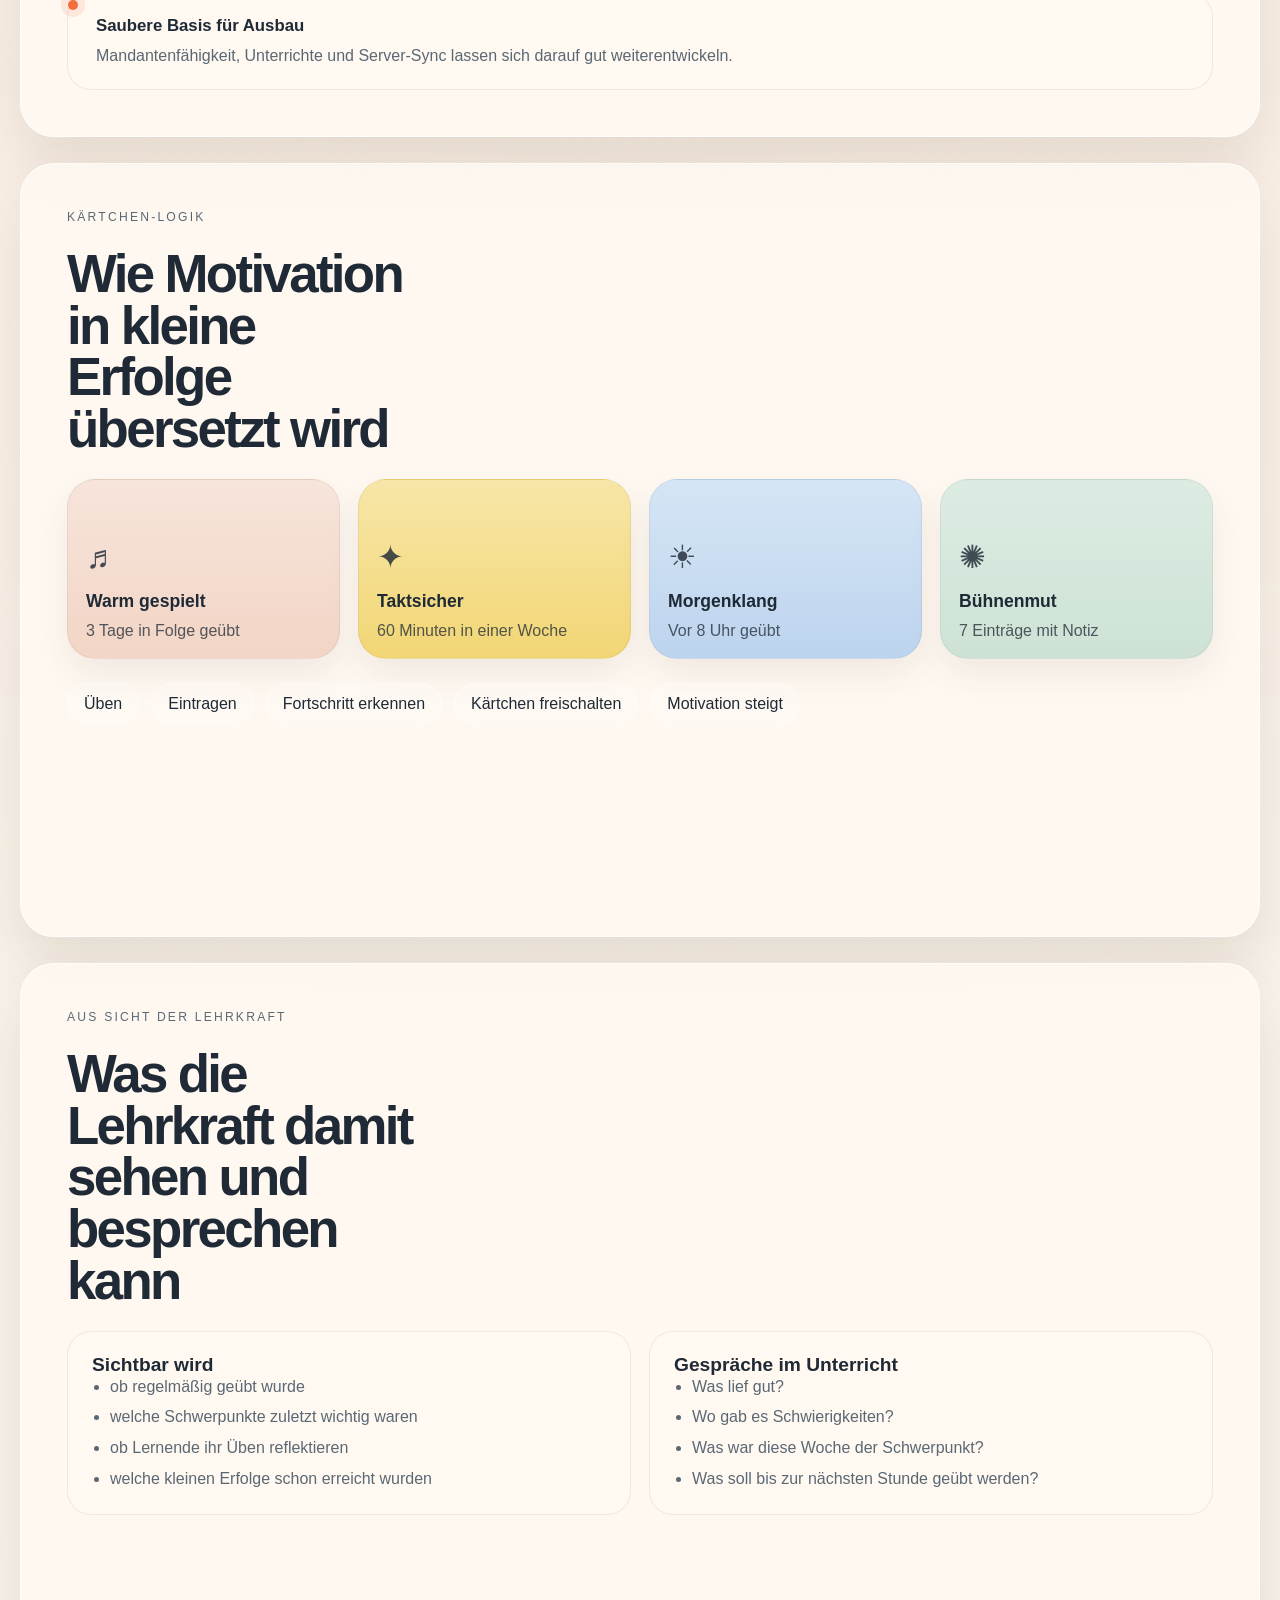
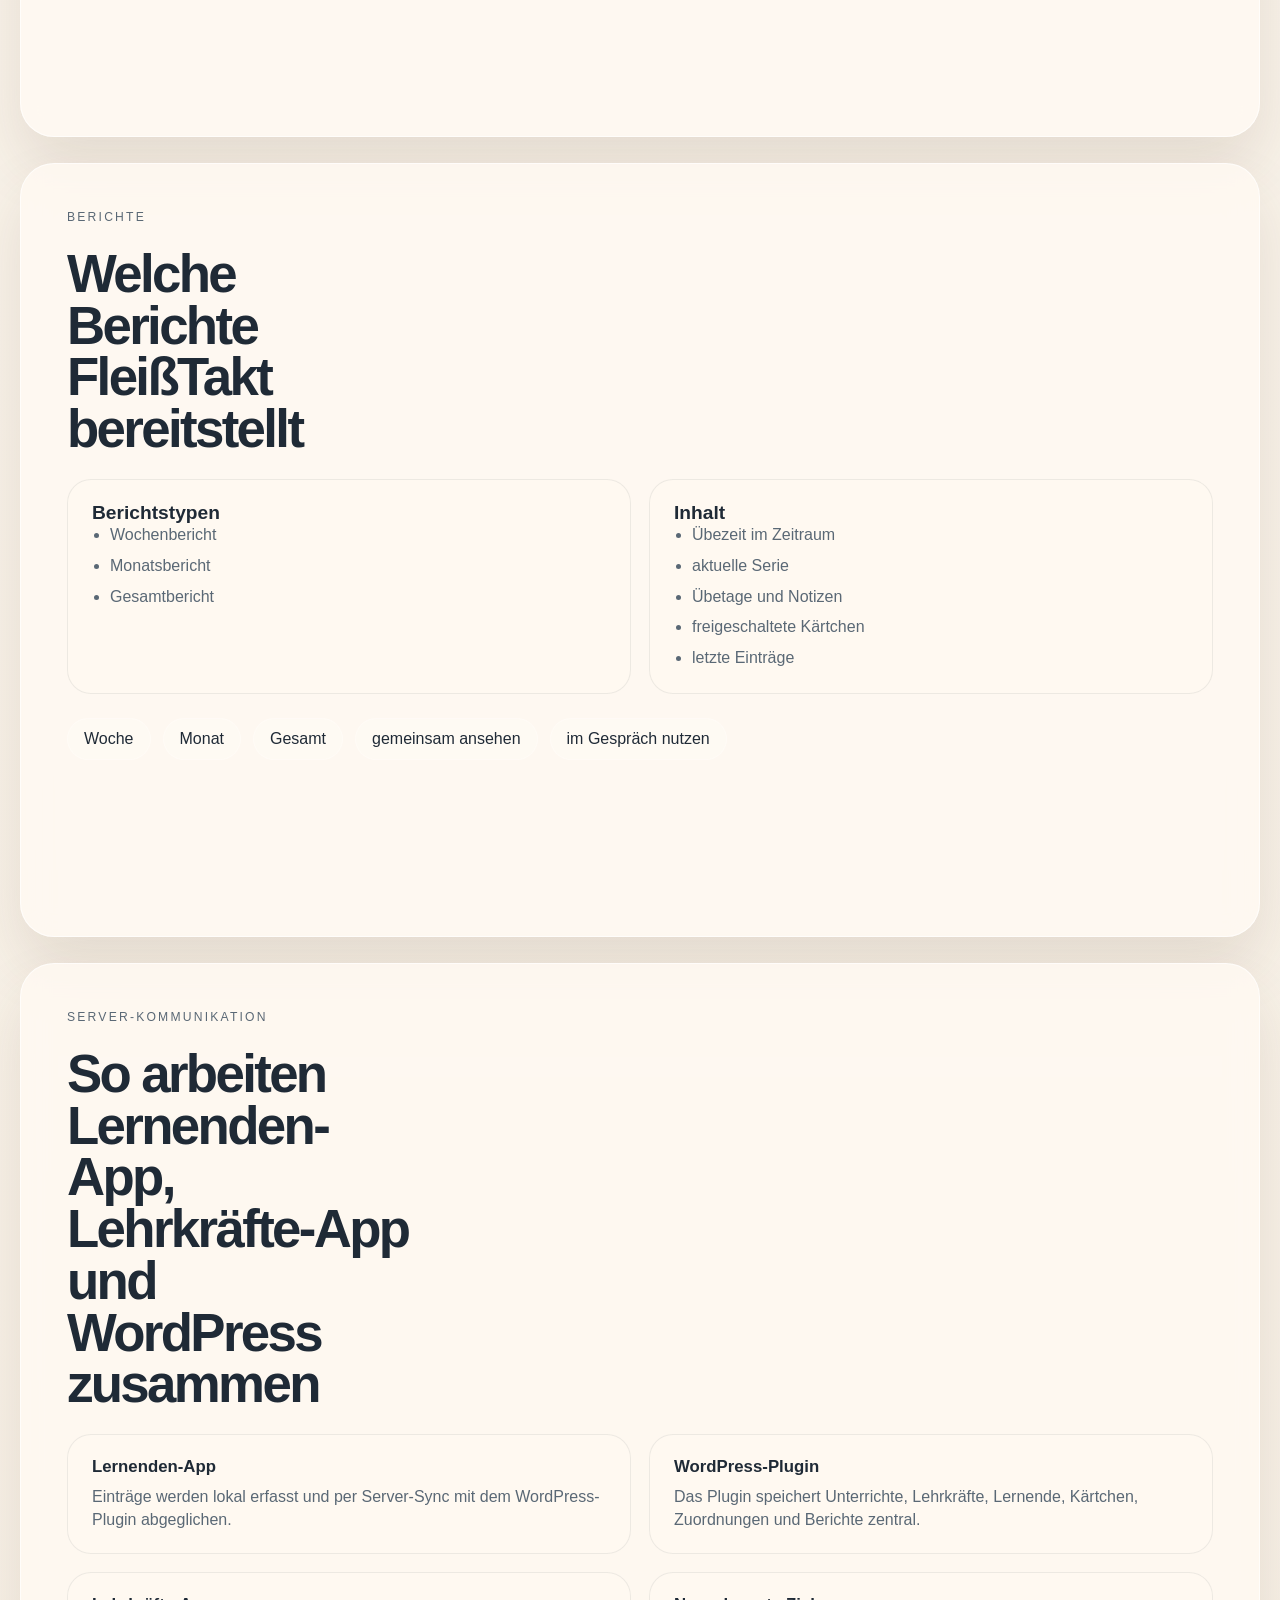
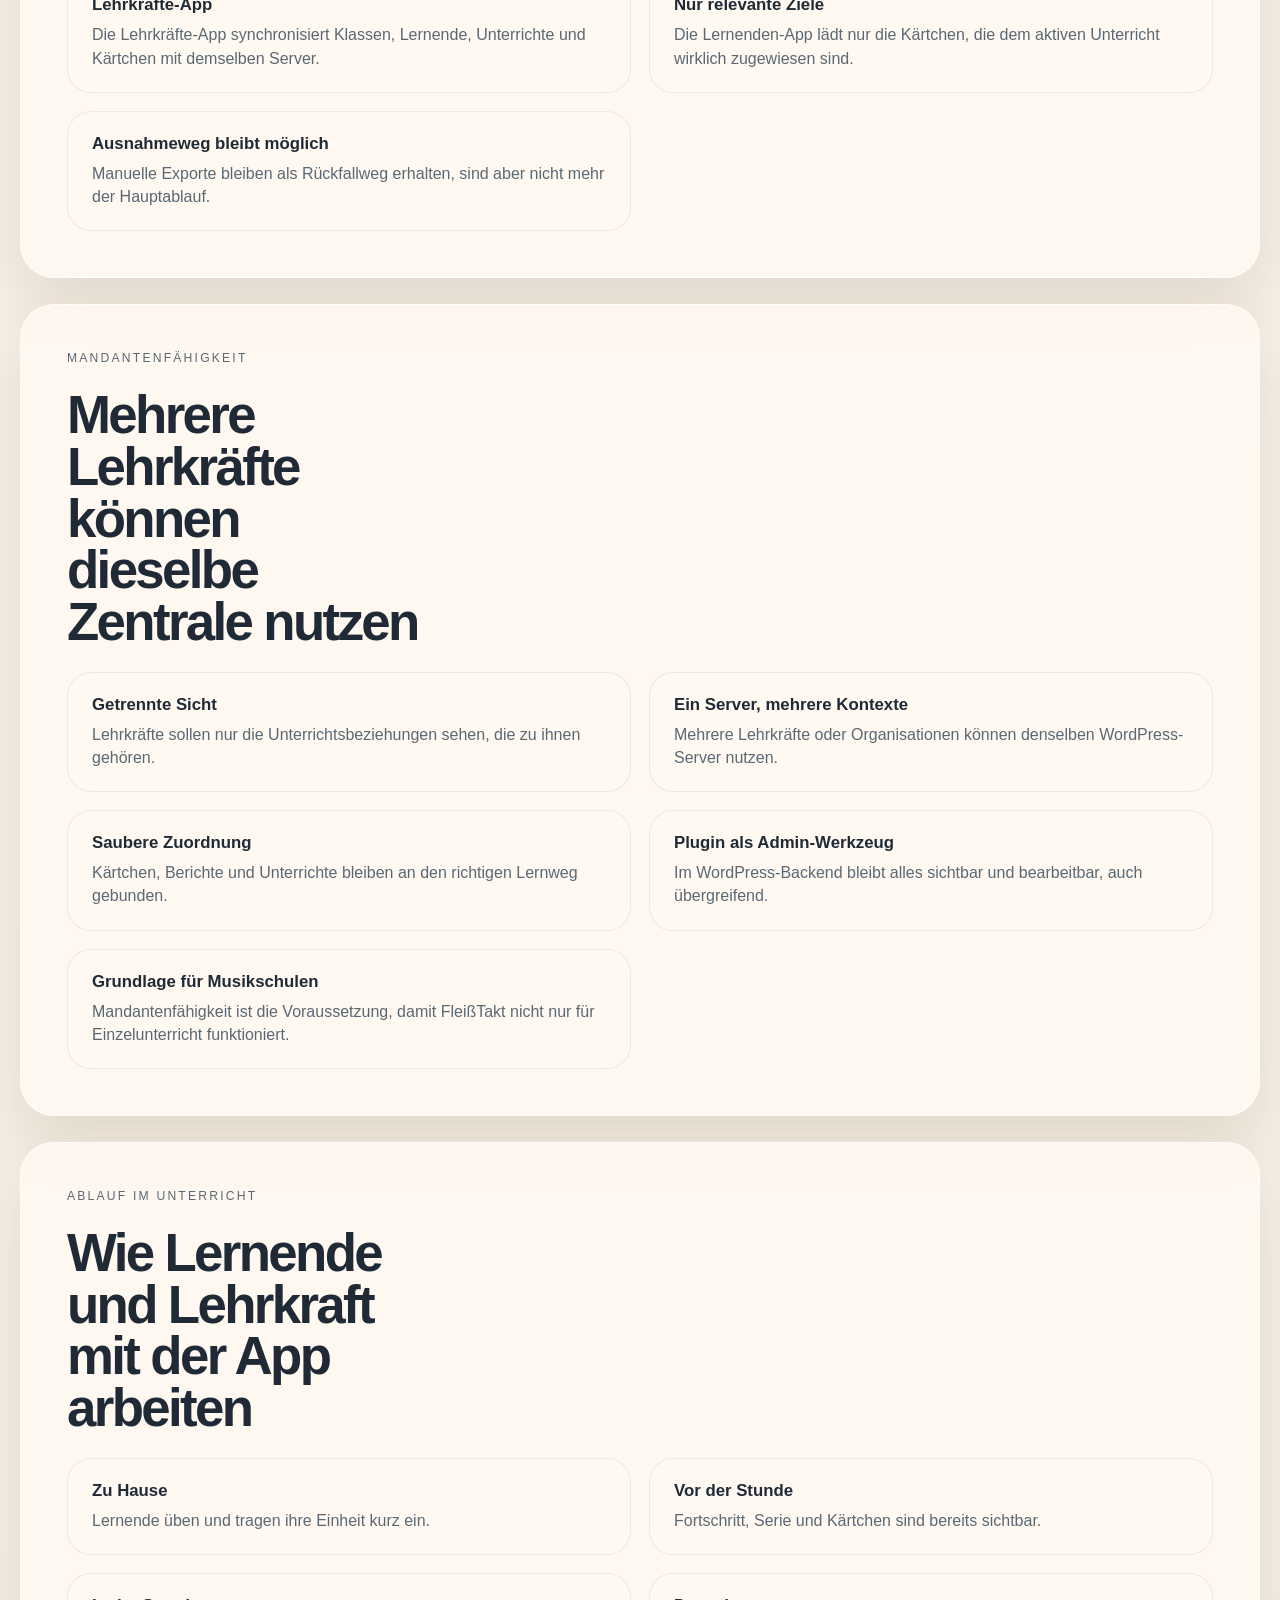
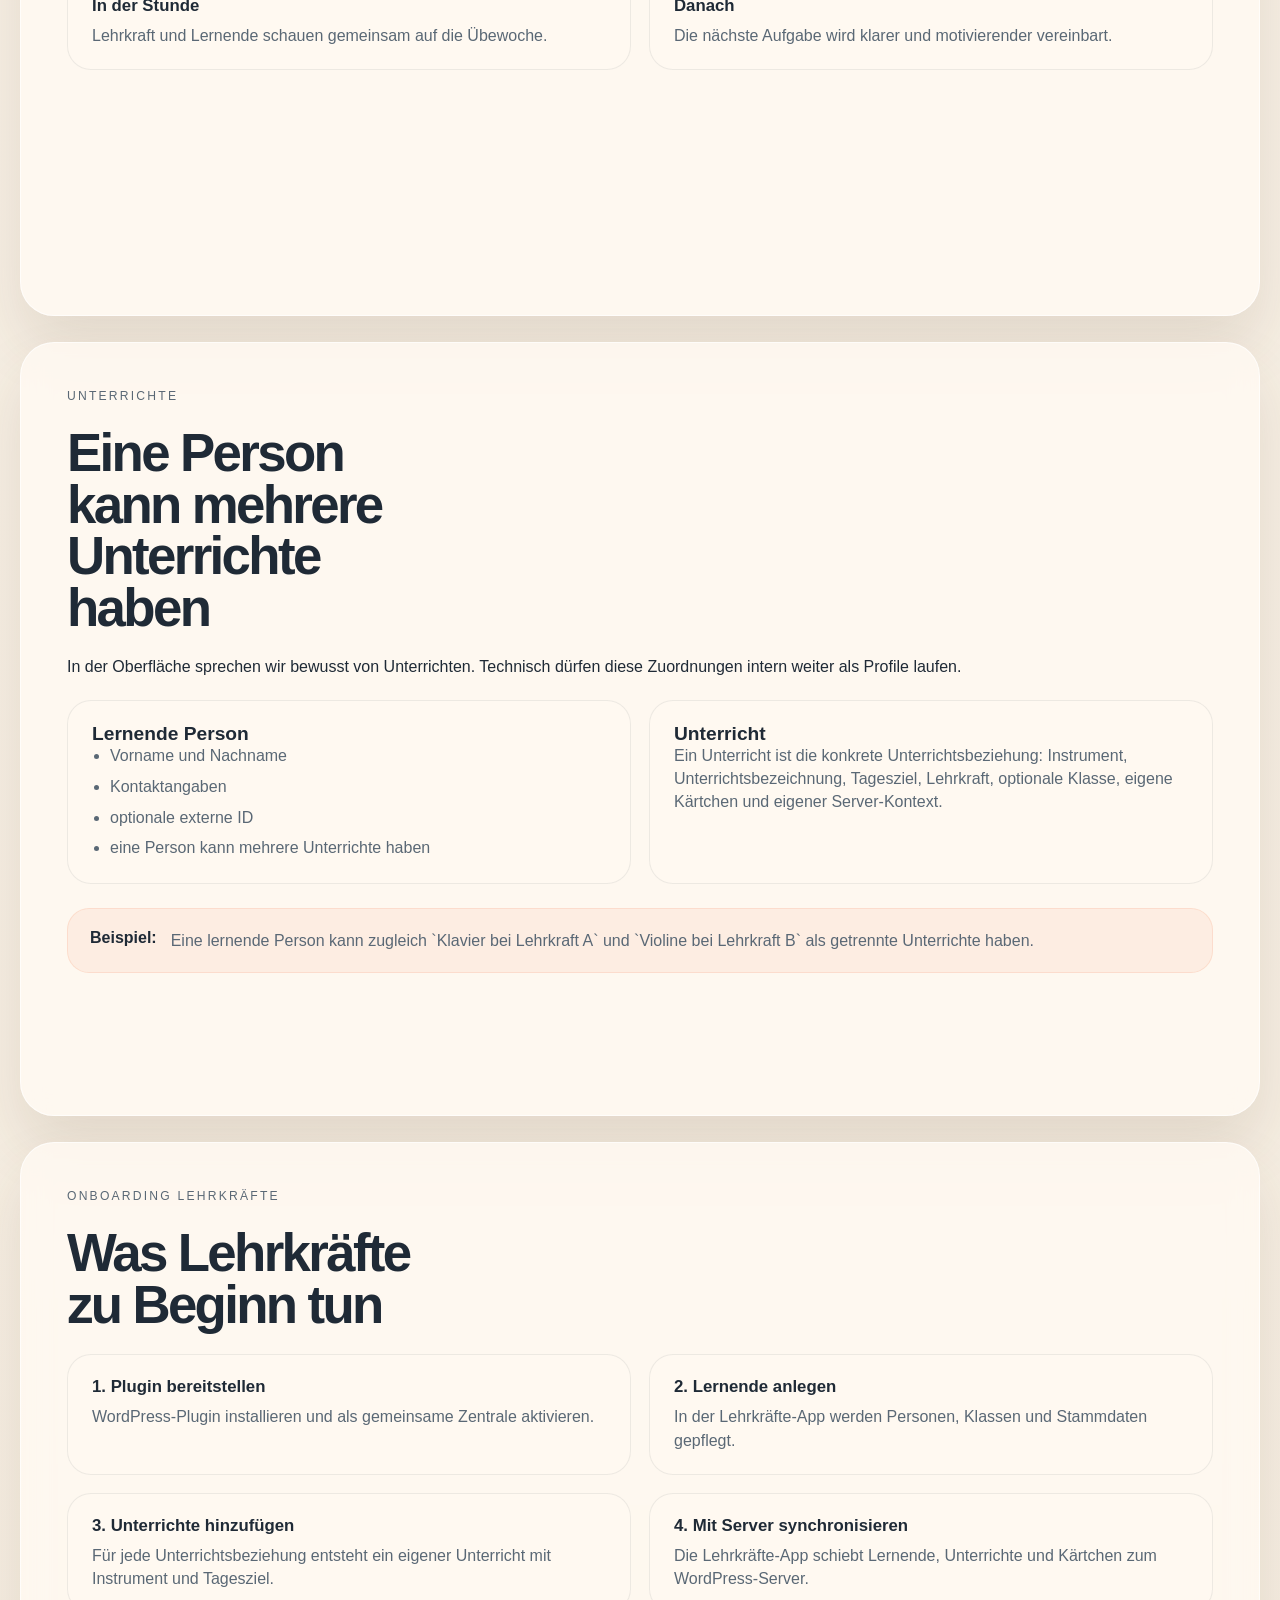
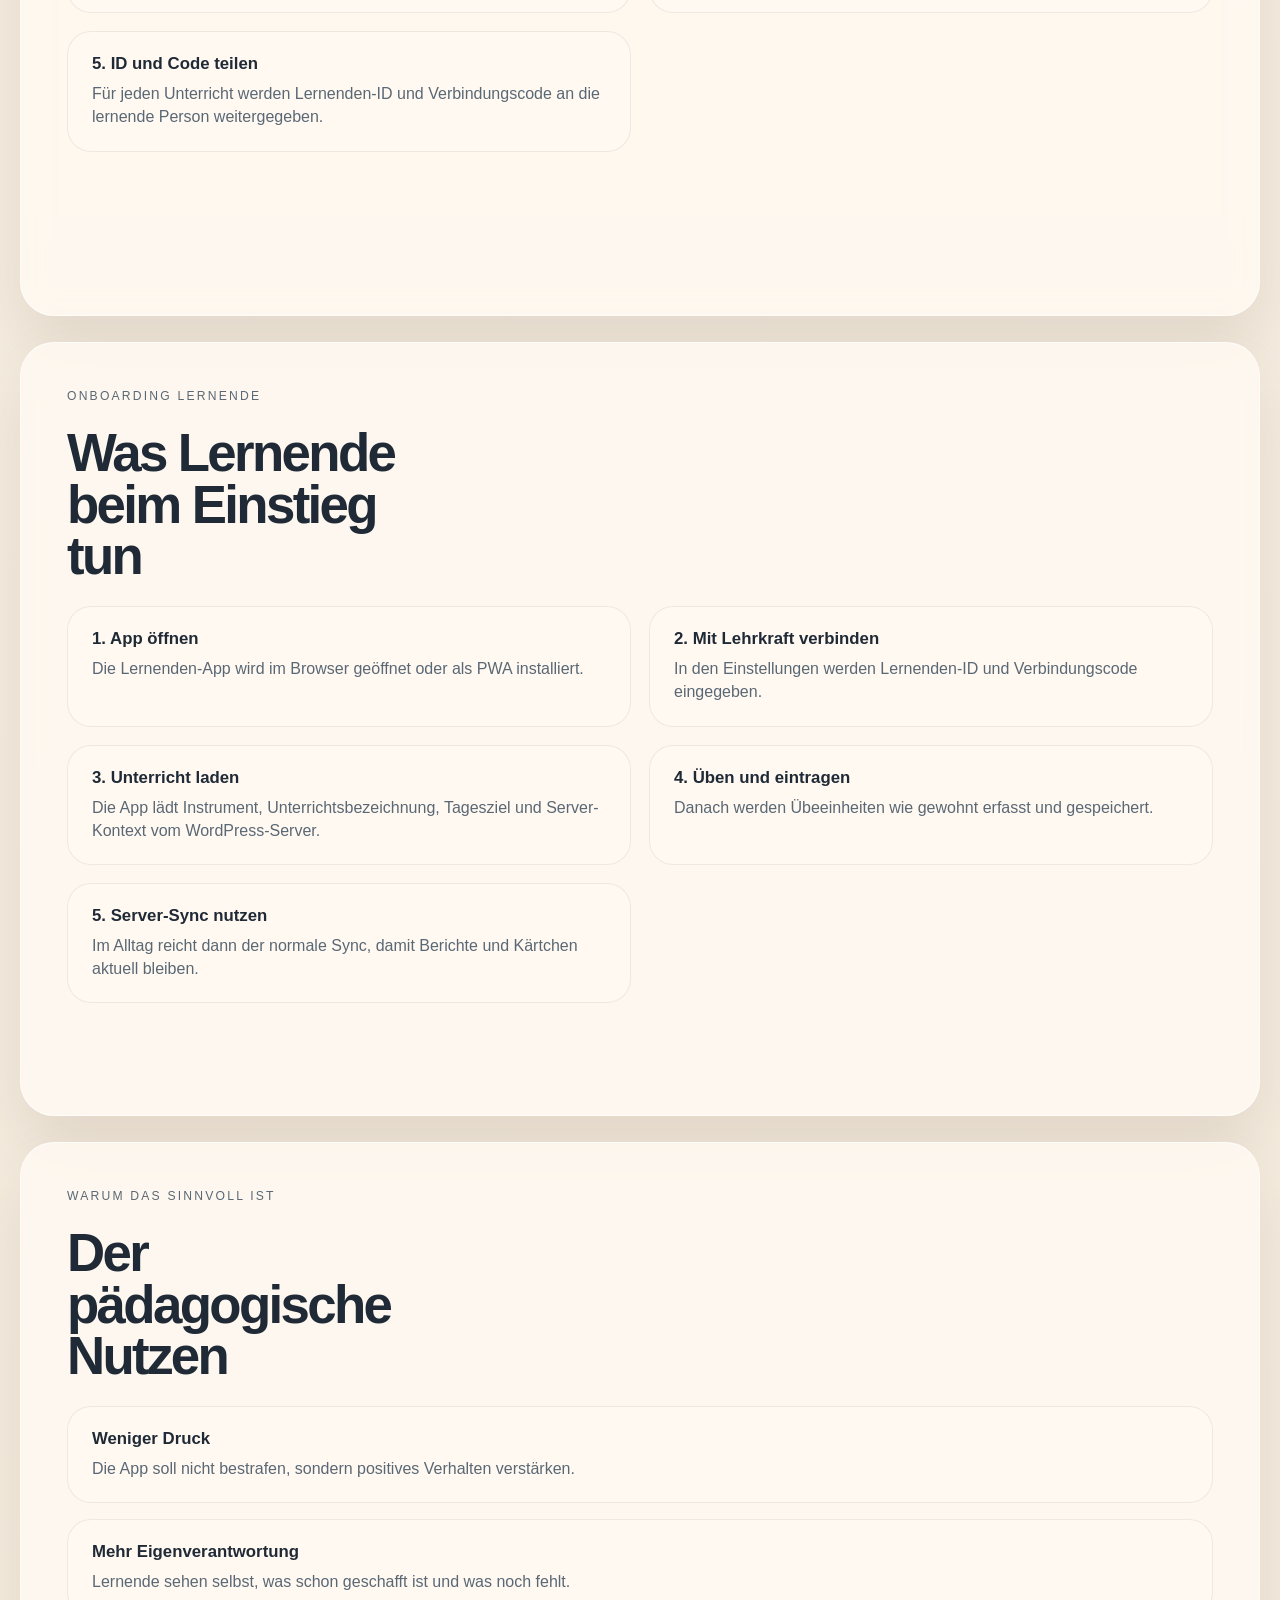
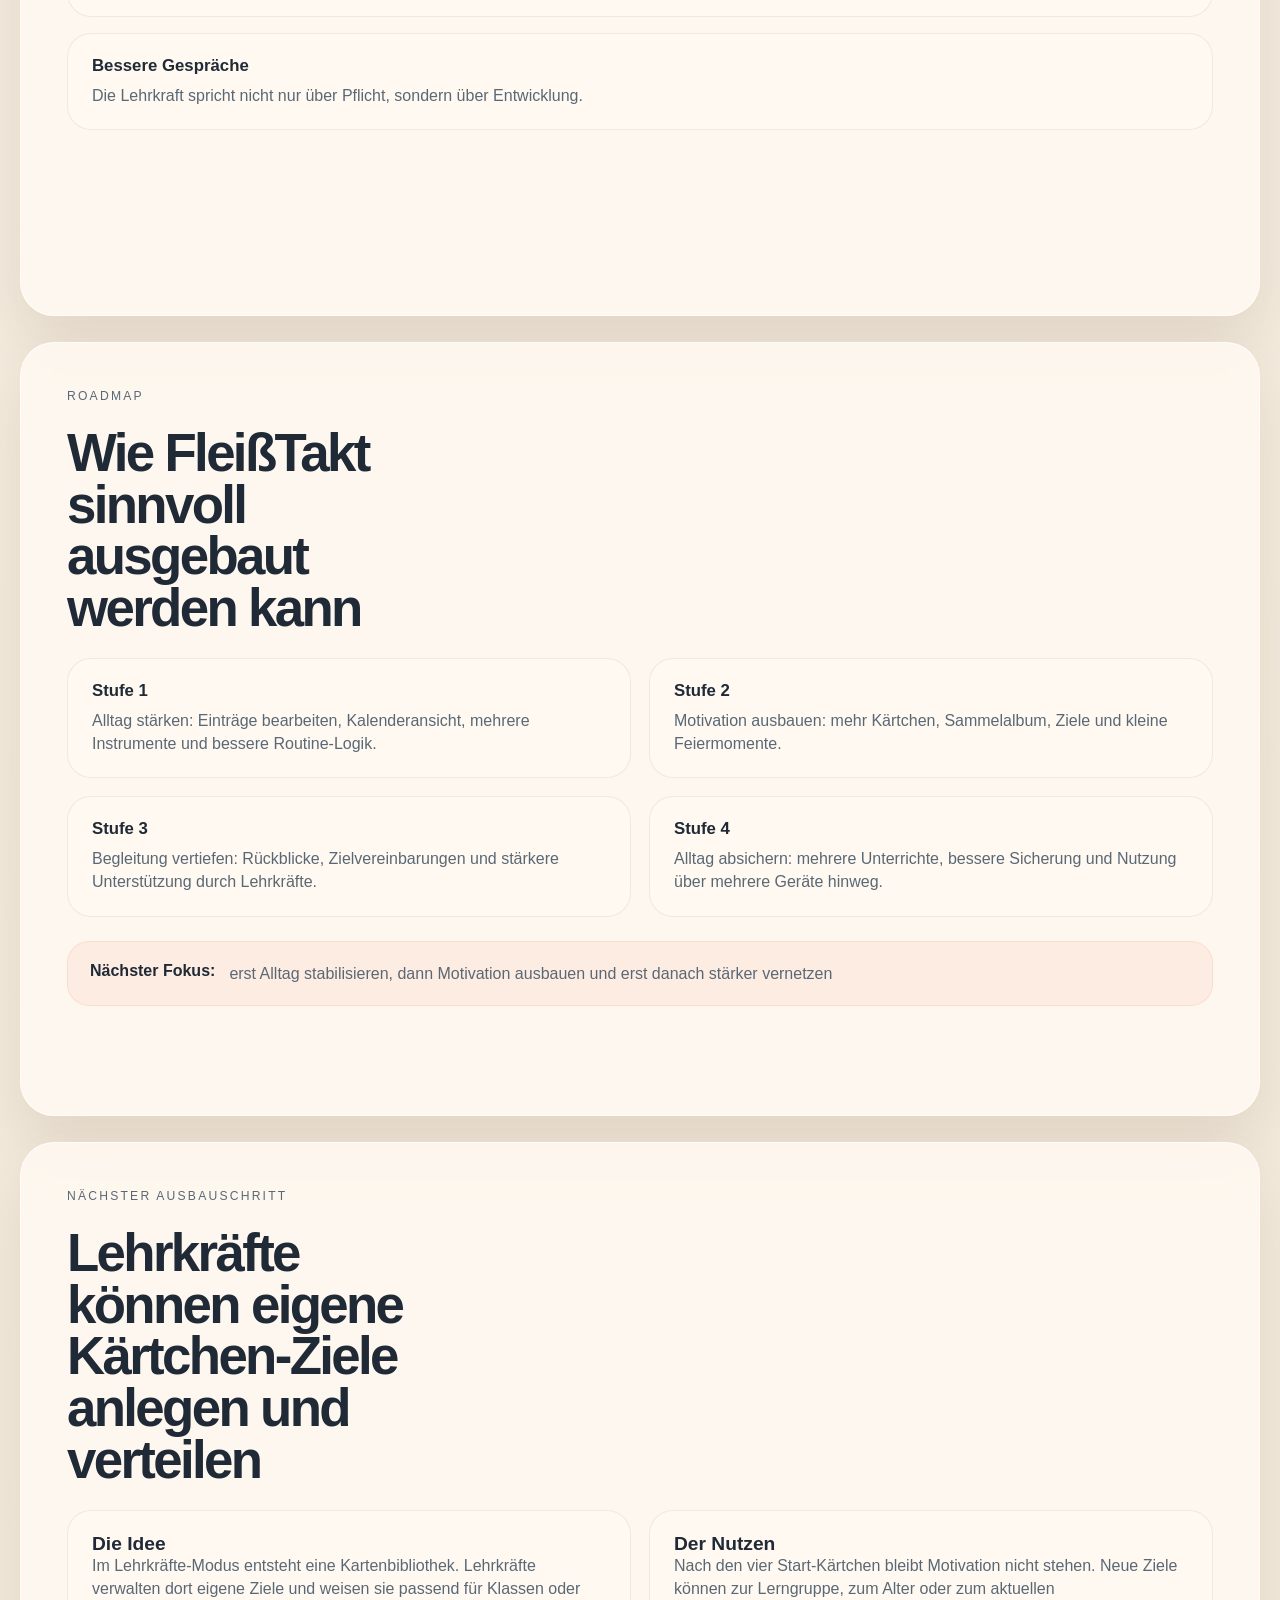
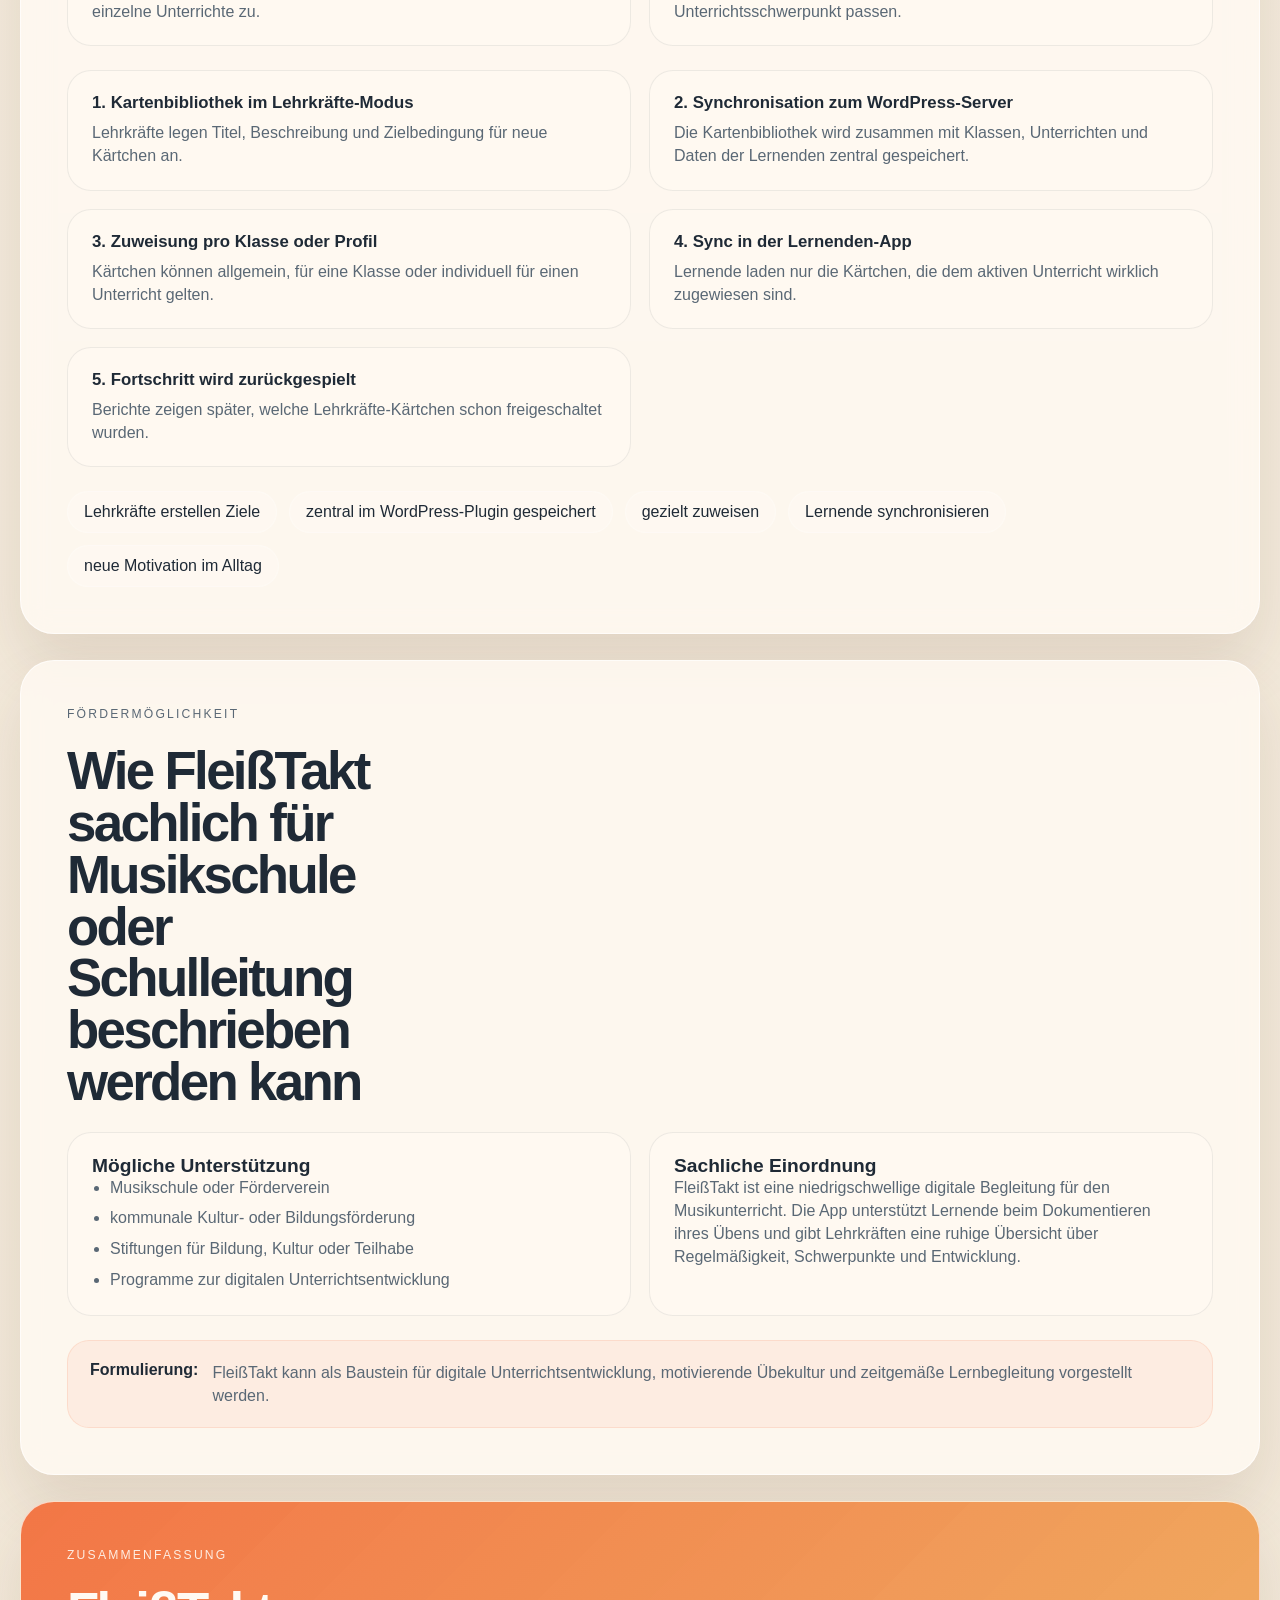
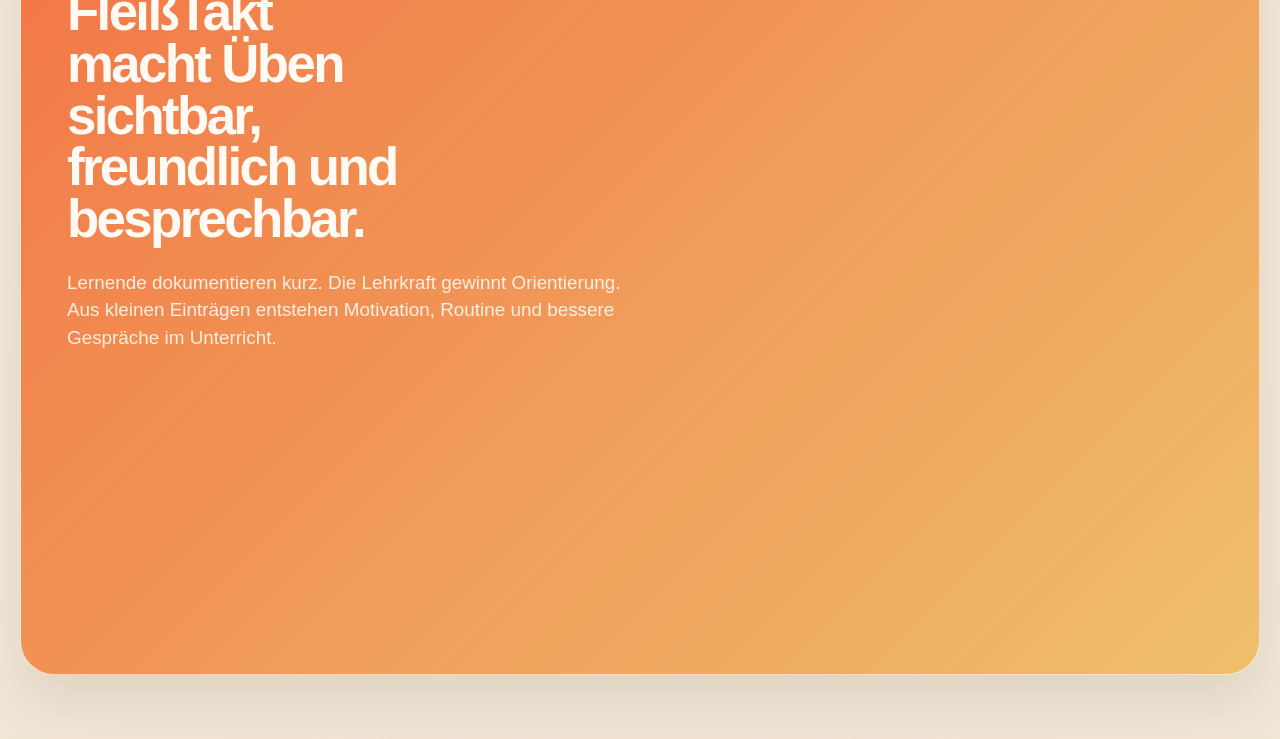
==== commit 1c3a711c: "Pilot!" ====
--- a/presentation.html
+++ b/presentation.html
@@ -14,7 +14,7 @@
           <h1>FleißTakt</h1>
           <p class="lead">
             Eine kleine Übe-App, die Regelmäßigkeit sichtbar macht und
-            Musiklernende mit Fleiß-Kärtchen motiviert.
+          Musiklernende mit Kärtchen motiviert.
           </p>
           <div class="hero-badges">
             <span>Üben festhalten</span>
@@ -72,7 +72,7 @@
             <article class="step-card">
               <span class="step-number">3</span>
               <h3>Erfolg sehen</h3>
-              <p>Die App zeigt Fortschritt, Serie und neue Fleiß-Kärtchen.</p>
+                <p>Die App zeigt Fortschritt, Serie und neue Kärtchen.</p>
             </article>
           </div>
         </div>
@@ -93,7 +93,7 @@
             </article>
             <article class="timeline-step">
               <strong>Zentrale Datenhaltung</strong>
-              <p>Lehrkräfte, Lernende, Profile, Berichte und Kärtchen leben an einem gemeinsamen Ort.</p>
+            <p>Lehrkräfte, Lernende, Unterrichte, Berichte und Kärtchen leben an einem gemeinsamen Ort.</p>
             </article>
             <article class="timeline-step">
               <strong>Browserbasierte Verwaltung</strong>
@@ -101,7 +101,7 @@
             </article>
             <article class="timeline-step">
               <strong>Saubere Basis für Ausbau</strong>
-              <p>Mandantenfähigkeit, Profile und Server-Sync lassen sich darauf gut weiterentwickeln.</p>
+            <p>Mandantenfähigkeit, Unterrichte und Server-Sync lassen sich darauf gut weiterentwickeln.</p>
             </article>
           </div>
         </div>
@@ -215,18 +215,18 @@
             </article>
             <article class="process-card">
               <strong>WordPress-Plugin</strong>
-              <p>Das Plugin speichert Profile, Lehrkräfte, Lernende, Kärtchen, Zuordnungen und Berichte zentral.</p>
+            <p>Das Plugin speichert Unterrichte, Lehrkräfte, Lernende, Kärtchen, Zuordnungen und Berichte zentral.</p>
             </article>
             <article class="process-card">
               <strong>Lehrkräfte-App</strong>
-              <p>Die Lehrkräfte-App synchronisiert Klassen, Lernende, Profile und Kärtchen mit demselben Server.</p>
+            <p>Die Lehrkräfte-App synchronisiert Klassen, Lernende, Unterrichte und Kärtchen mit demselben Server.</p>
             </article>
             <article class="process-card">
               <strong>Nur relevante Ziele</strong>
-              <p>Die Lernenden-App lädt nur die Kärtchen, die dem aktiven Profil wirklich zugewiesen sind.</p>
-            </article>
-            <article class="process-card">
-              <strong>Fallback bleibt möglich</strong>
+            <p>Die Lernenden-App lädt nur die Kärtchen, die dem aktiven Unterricht wirklich zugewiesen sind.</p>
+            </article>
+            <article class="process-card">
+                <strong>Ausnahmeweg bleibt möglich</strong>
               <p>Manuelle Exporte bleiben als Rückfallweg erhalten, sind aber nicht mehr der Hauptablauf.</p>
             </article>
           </div>
@@ -248,7 +248,7 @@
             </article>
             <article class="process-card">
               <strong>Saubere Zuordnung</strong>
-              <p>Kärtchen, Berichte und Profile bleiben an den richtigen Unterrichtskontext gebunden.</p>
+            <p>Kärtchen, Berichte und Unterrichte bleiben an den richtigen Lernweg gebunden.</p>
             </article>
             <article class="process-card">
               <strong>Plugin als Admin-Werkzeug</strong>
@@ -289,8 +289,9 @@
 
       <section class="slide">
         <div class="slide-inner">
-<p class="eyebrow">Profile</p>
-          <h2>Eine Person kann mehrere Unterrichtsprofile haben</h2>
+<p class="eyebrow">Unterrichte</p>
+          <h2>Eine Person kann mehrere Unterrichte haben</h2>
+          <p class="section-copy">In der Oberfläche sprechen wir bewusst von Unterrichten. Technisch dürfen diese Zuordnungen intern weiter als Profile laufen.</p>
           <div class="two-column">
             <article class="info-block">
               <h3>Lernende Person</h3>
@@ -298,21 +299,21 @@
                 <li>Vorname und Nachname</li>
                 <li>Kontaktangaben</li>
                 <li>optionale externe ID</li>
-                <li>eine Person kann mehrere Profile haben</li>
+                <li>eine Person kann mehrere Unterrichte haben</li>
               </ul>
             </article>
             <article class="info-block">
-              <h3>Profil</h3>
+              <h3>Unterricht</h3>
               <p>
-                Ein Profil ist die konkrete Unterrichtsbeziehung: Instrument,
-                Profilbezeichnung, Tagesziel, Lehrkraft, optionale Klasse,
+                Ein Unterricht ist die konkrete Unterrichtsbeziehung: Instrument,
+                Unterrichtsbezeichnung, Tagesziel, Lehrkraft, optionale Klasse,
                 eigene Kärtchen und eigener Server-Kontext.
               </p>
             </article>
           </div>
           <div class="quote-strip">
             <strong>Beispiel:</strong>
-<span>Eine lernende Person kann zugleich `Klavier bei Lehrkraft A` und `Violine bei Lehrkraft B` als getrennte Profile haben.</span>
+<span>Eine lernende Person kann zugleich `Klavier bei Lehrkraft A` und `Violine bei Lehrkraft B` als getrennte Unterrichte haben.</span>
           </div>
         </div>
       </section>
@@ -331,16 +332,16 @@
               <p>In der Lehrkräfte-App werden Personen, Klassen und Stammdaten gepflegt.</p>
             </article>
             <article class="process-card">
-              <strong>3. Profile hinzufügen</strong>
-              <p>Für jede Unterrichtsbeziehung entsteht ein eigenes Profil mit Instrument und Tagesziel.</p>
+<strong>3. Unterrichte hinzufügen</strong>
+<p>Für jede Unterrichtsbeziehung entsteht ein eigener Unterricht mit Instrument und Tagesziel.</p>
             </article>
             <article class="process-card">
               <strong>4. Mit Server synchronisieren</strong>
-              <p>Die Lehrkräfte-App schiebt Lernende, Profile und Kärtchen zum WordPress-Server.</p>
+<p>Die Lehrkräfte-App schiebt Lernende, Unterrichte und Kärtchen zum WordPress-Server.</p>
             </article>
             <article class="process-card">
               <strong>5. ID und Code teilen</strong>
-              <p>Für jedes Profil werden Lernenden-ID und Verbindungscode an die lernende Person weitergegeben.</p>
+<p>Für jeden Unterricht werden Lernenden-ID und Verbindungscode an die lernende Person weitergegeben.</p>
             </article>
           </div>
         </div>
@@ -360,8 +361,8 @@
               <p>In den Einstellungen werden Lernenden-ID und Verbindungscode eingegeben.</p>
             </article>
             <article class="process-card">
-              <strong>3. Profil laden</strong>
-              <p>Die App lädt Instrument, Profilbezeichnung, Tagesziel und Server-Kontext vom WordPress-Server.</p>
+<strong>3. Unterricht laden</strong>
+<p>Die App lädt Instrument, Unterrichtsbezeichnung, Tagesziel und Server-Kontext vom WordPress-Server.</p>
             </article>
             <article class="process-card">
               <strong>4. Üben und eintragen</strong>
@@ -369,7 +370,7 @@
             </article>
             <article class="process-card">
               <strong>5. Server-Sync nutzen</strong>
-              <p>Im Alltag reicht dann der normale Sync, damit Berichte und Ziel-Kärtchen aktuell bleiben.</p>
+                <p>Im Alltag reicht dann der normale Sync, damit Berichte und Kärtchen aktuell bleiben.</p>
             </article>
           </div>
         </div>
@@ -407,7 +408,7 @@
             </article>
             <article class="process-card">
               <strong>Stufe 2</strong>
-              <p>Motivation ausbauen: mehr Fleiß-Kärtchen, Sammelalbum, Ziele und kleine Feiermomente.</p>
+                <p>Motivation ausbauen: mehr Kärtchen, Sammelalbum, Ziele und kleine Feiermomente.</p>
             </article>
             <article class="process-card">
               <strong>Stufe 3</strong>
@@ -415,7 +416,7 @@
             </article>
             <article class="process-card">
               <strong>Stufe 4</strong>
-              <p>Alltag absichern: mehrere Profile, bessere Sicherung und Nutzung über mehrere Geräte hinweg.</p>
+<p>Alltag absichern: mehrere Unterrichte, bessere Sicherung und Nutzung über mehrere Geräte hinweg.</p>
             </article>
           </div>
           <div class="quote-strip">
@@ -435,7 +436,7 @@
               <p>
 Im Lehrkräfte-Modus entsteht eine Kartenbibliothek. Lehrkräfte
                 verwalten dort eigene Ziele und weisen sie passend für Klassen
-                oder einzelne Profile zu.
+oder einzelne Unterrichte zu.
               </p>
             </article>
             <article class="info-block">
@@ -454,15 +455,15 @@
             </article>
             <article class="process-card">
 <strong>2. Synchronisation zum WordPress-Server</strong>
-<p>Die Kartenbibliothek wird zusammen mit Klassen, Profilen und Daten der Lernenden zentral gespeichert.</p>
+<p>Die Kartenbibliothek wird zusammen mit Klassen, Unterrichten und Daten der Lernenden zentral gespeichert.</p>
             </article>
             <article class="process-card">
               <strong>3. Zuweisung pro Klasse oder Profil</strong>
-              <p>Kärtchen können allgemein, für eine Klasse oder individuell für ein Profil gelten.</p>
+<p>Kärtchen können allgemein, für eine Klasse oder individuell für einen Unterricht gelten.</p>
             </article>
             <article class="process-card">
 <strong>4. Sync in der Lernenden-App</strong>
-              <p>Lernende laden nur die Ziel-Kärtchen, die dem aktiven Profil wirklich zugewiesen sind.</p>
+<p>Lernende laden nur die Kärtchen, die dem aktiven Unterricht wirklich zugewiesen sind.</p>
             </article>
             <article class="process-card">
               <strong>5. Fortschritt wird zurückgespielt</strong>
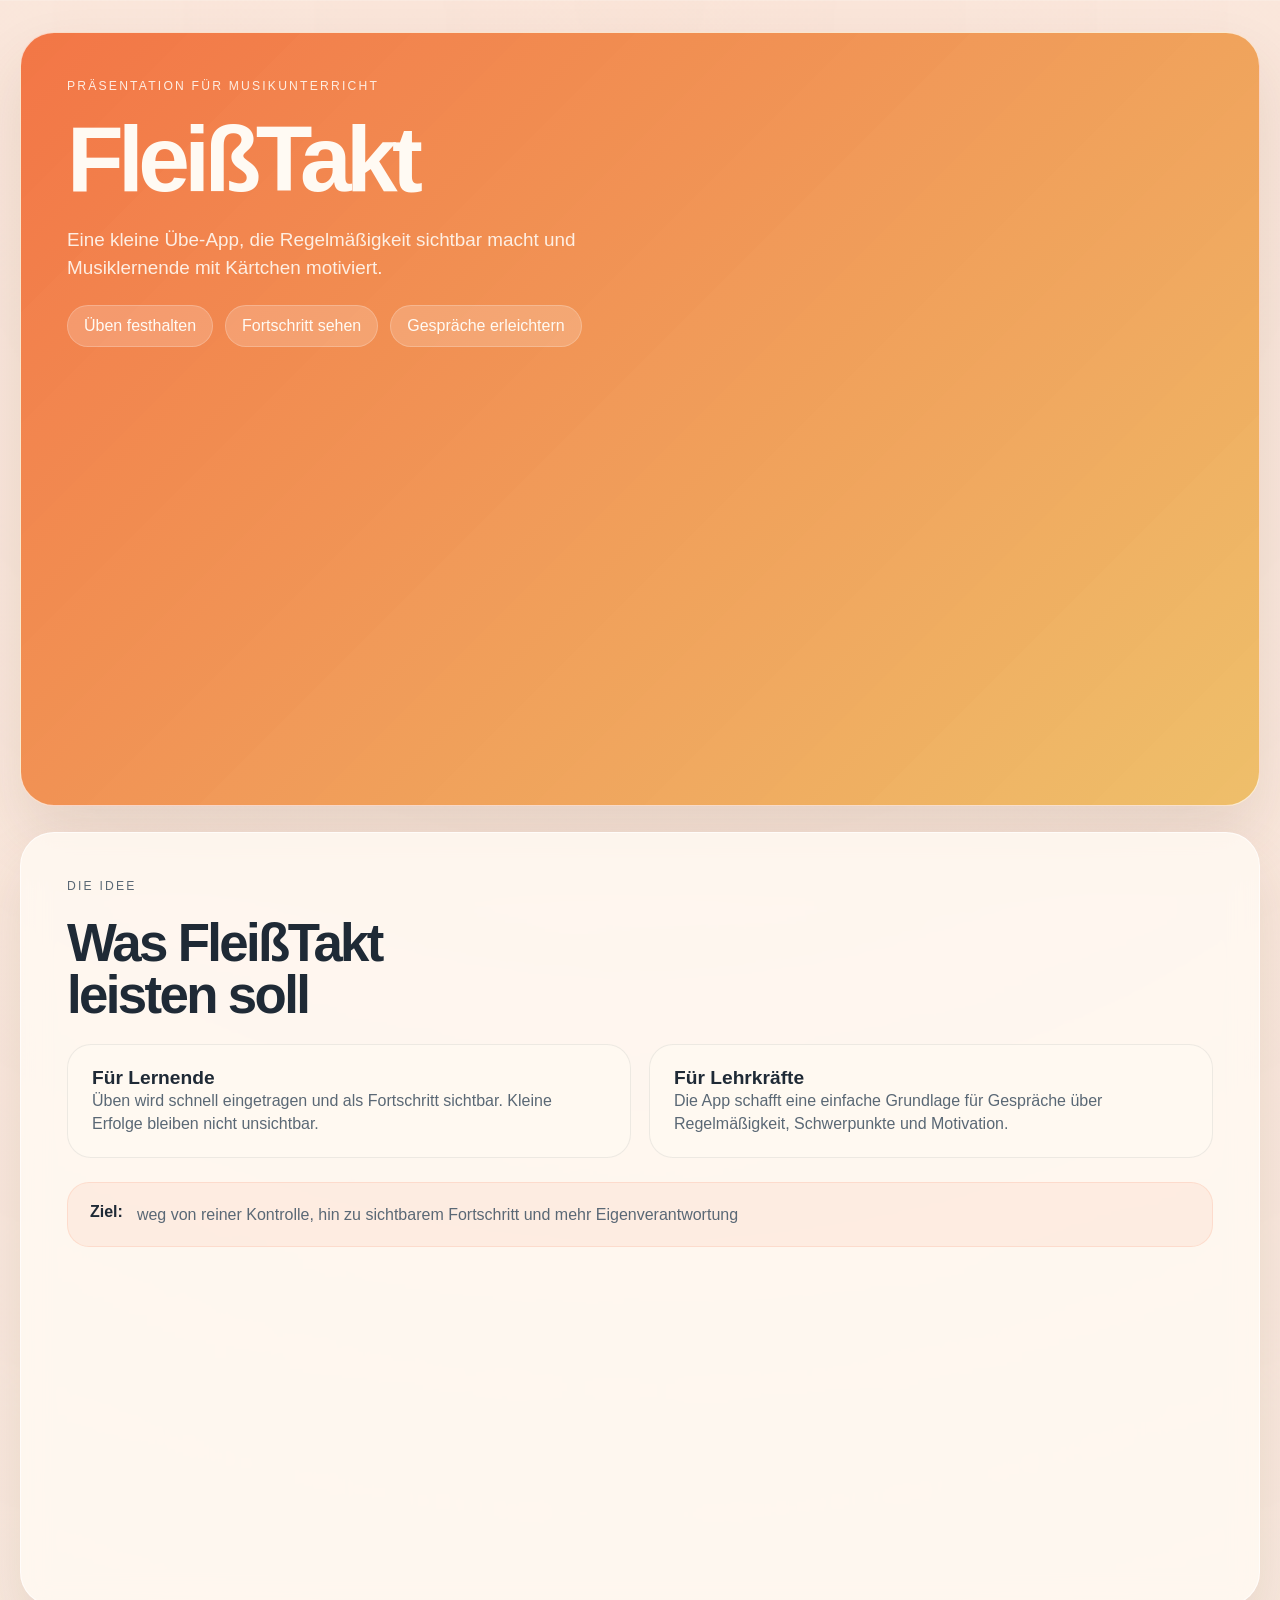
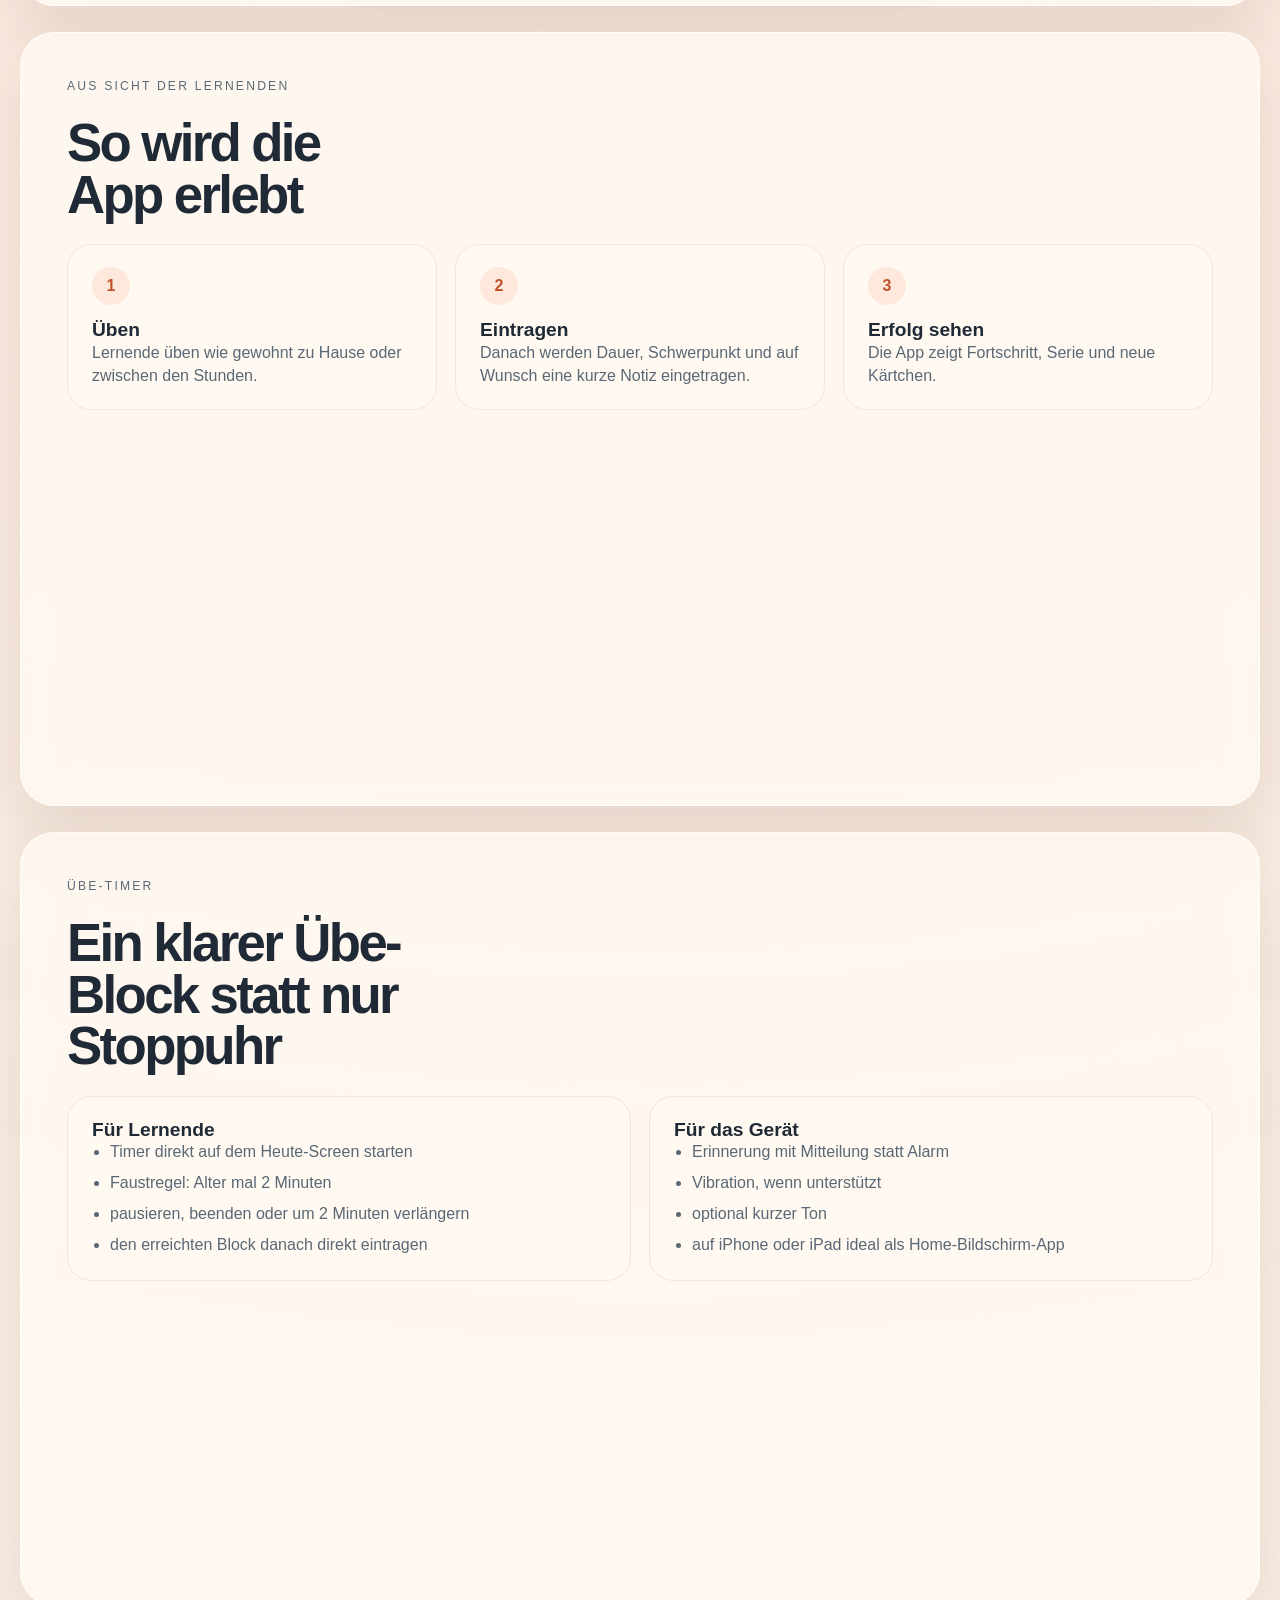
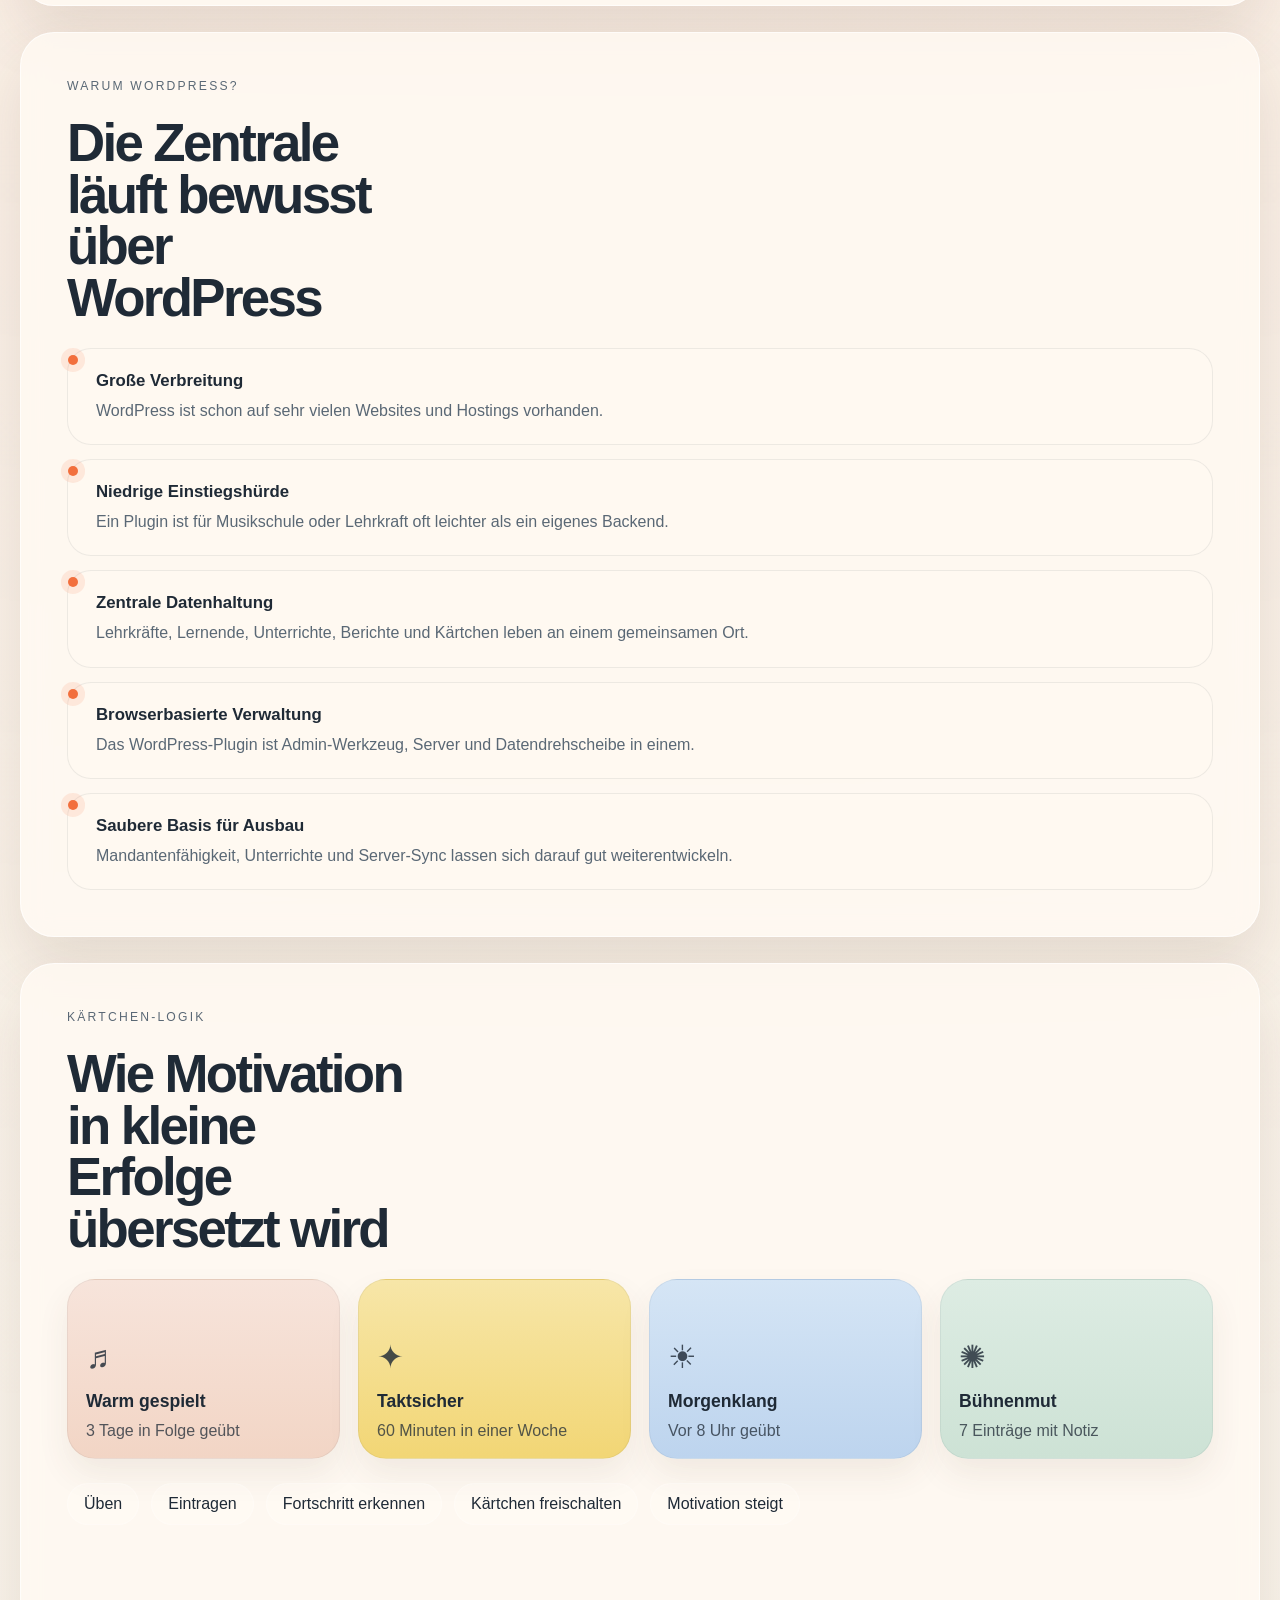
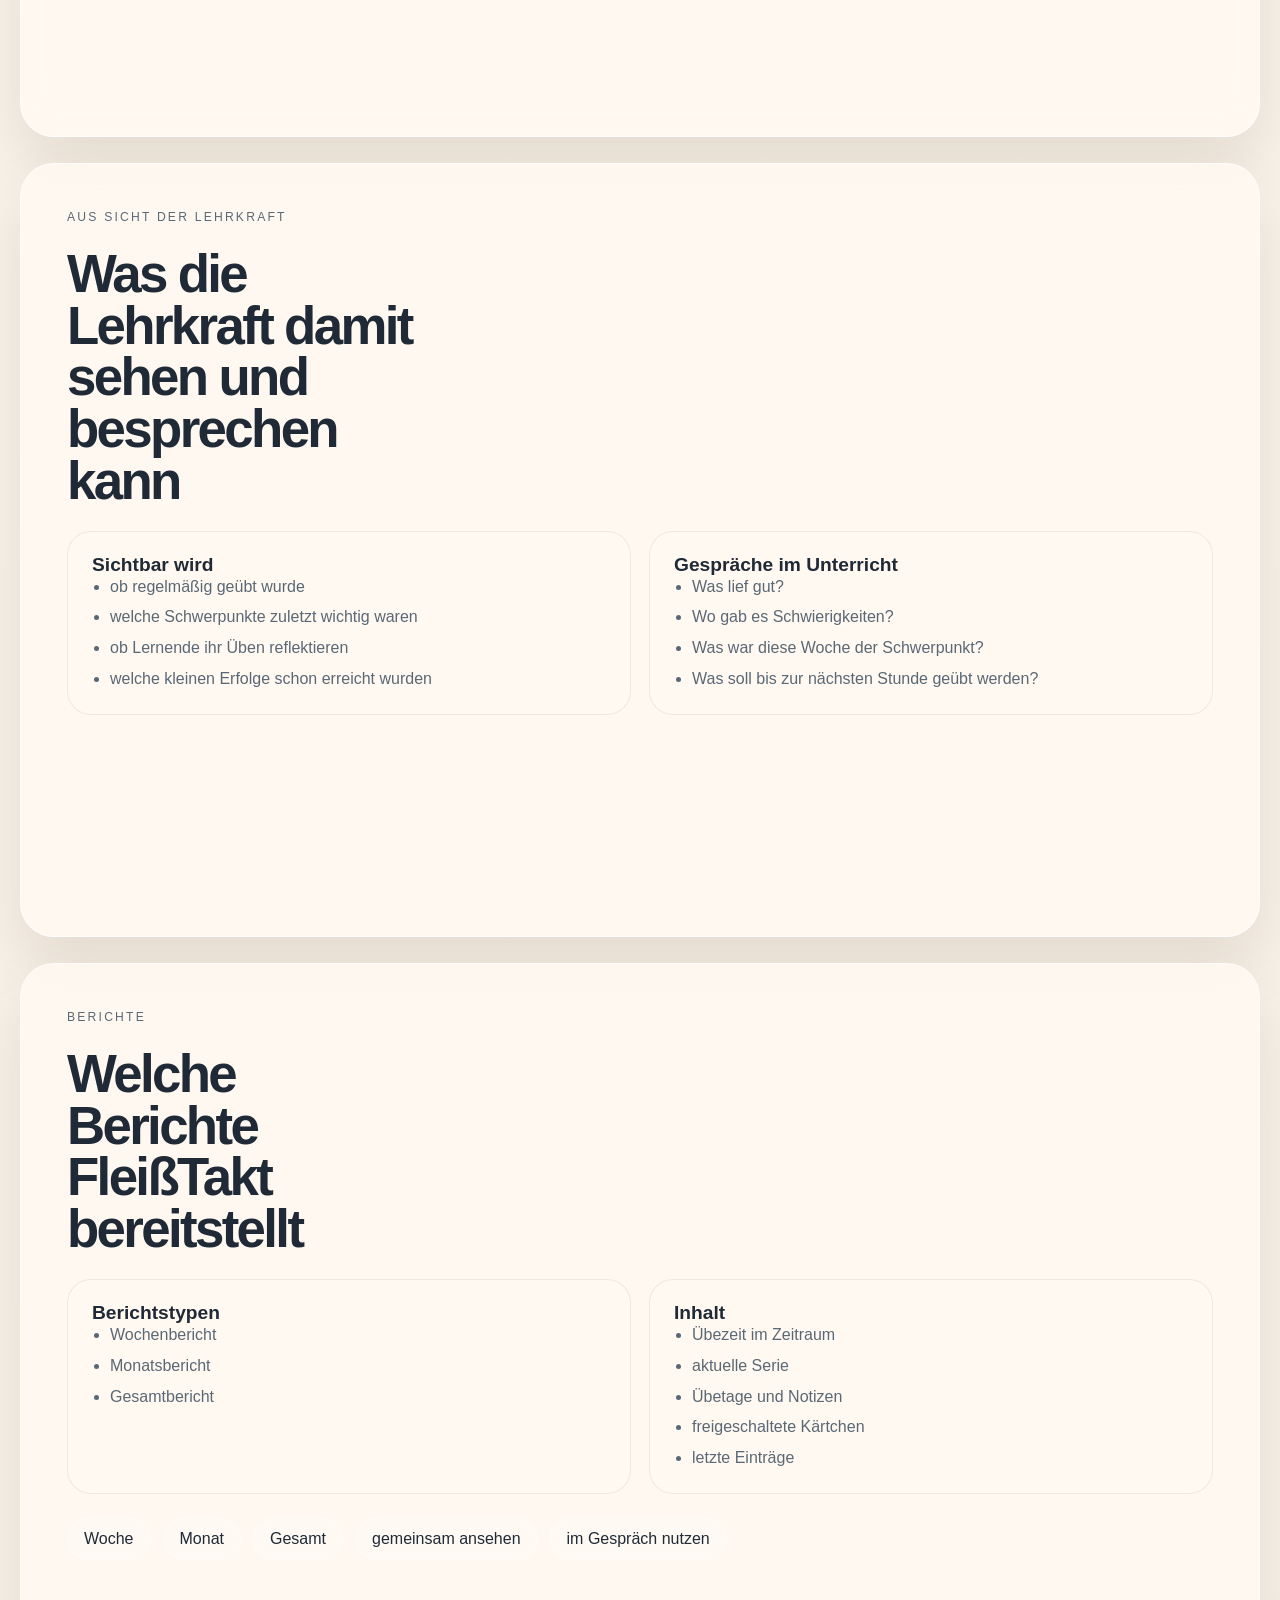
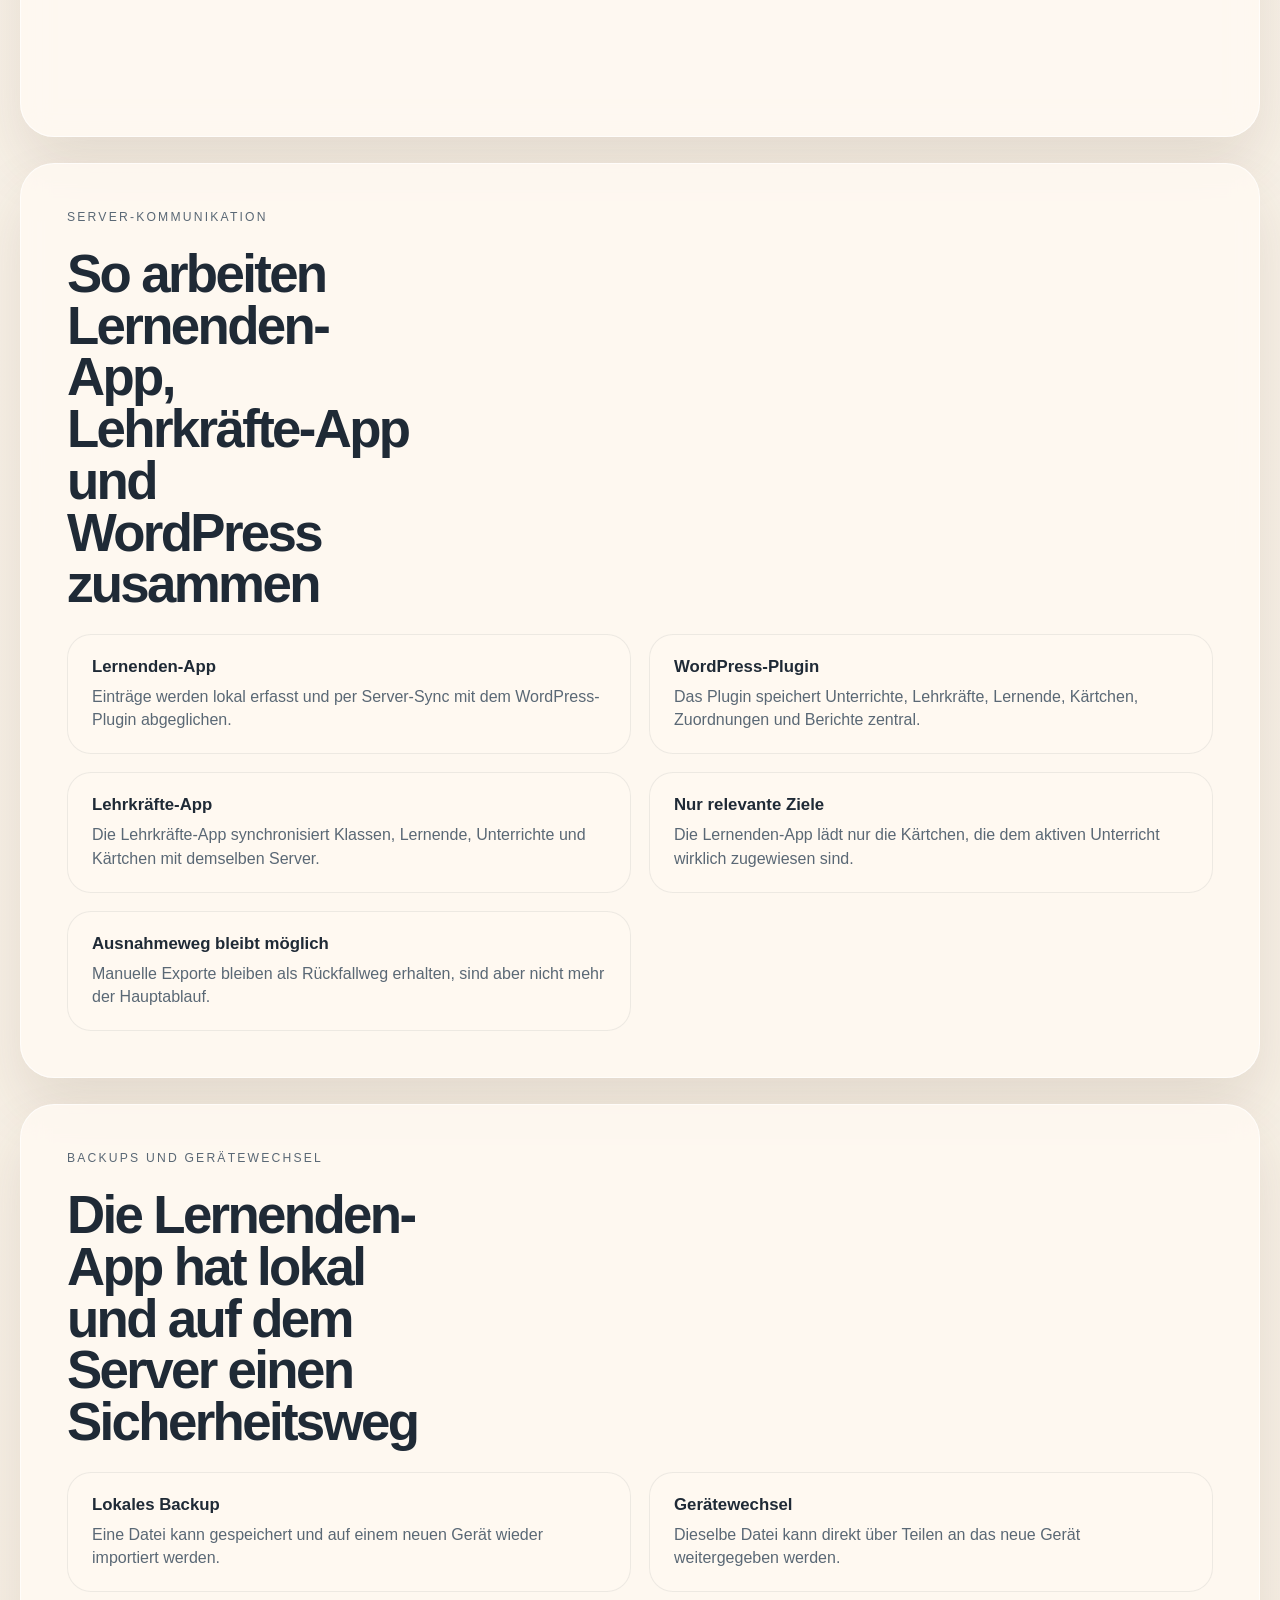
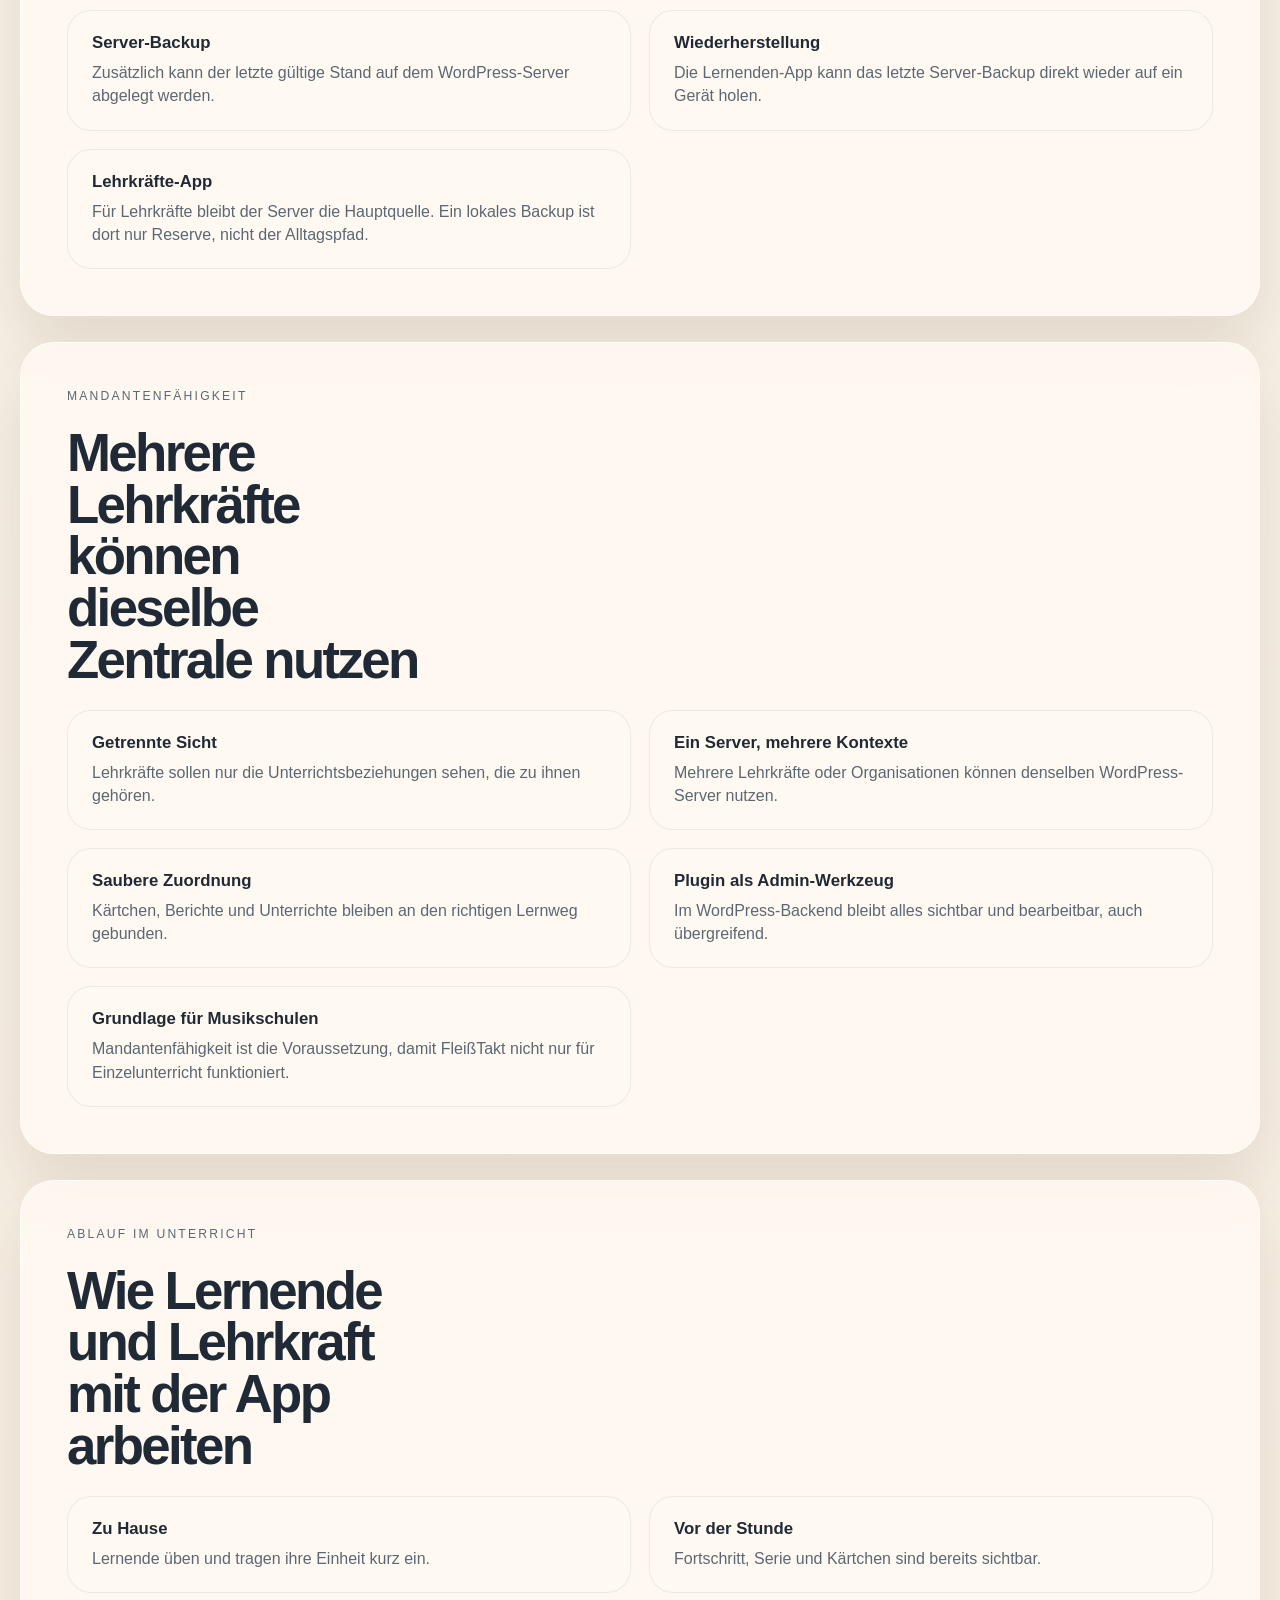
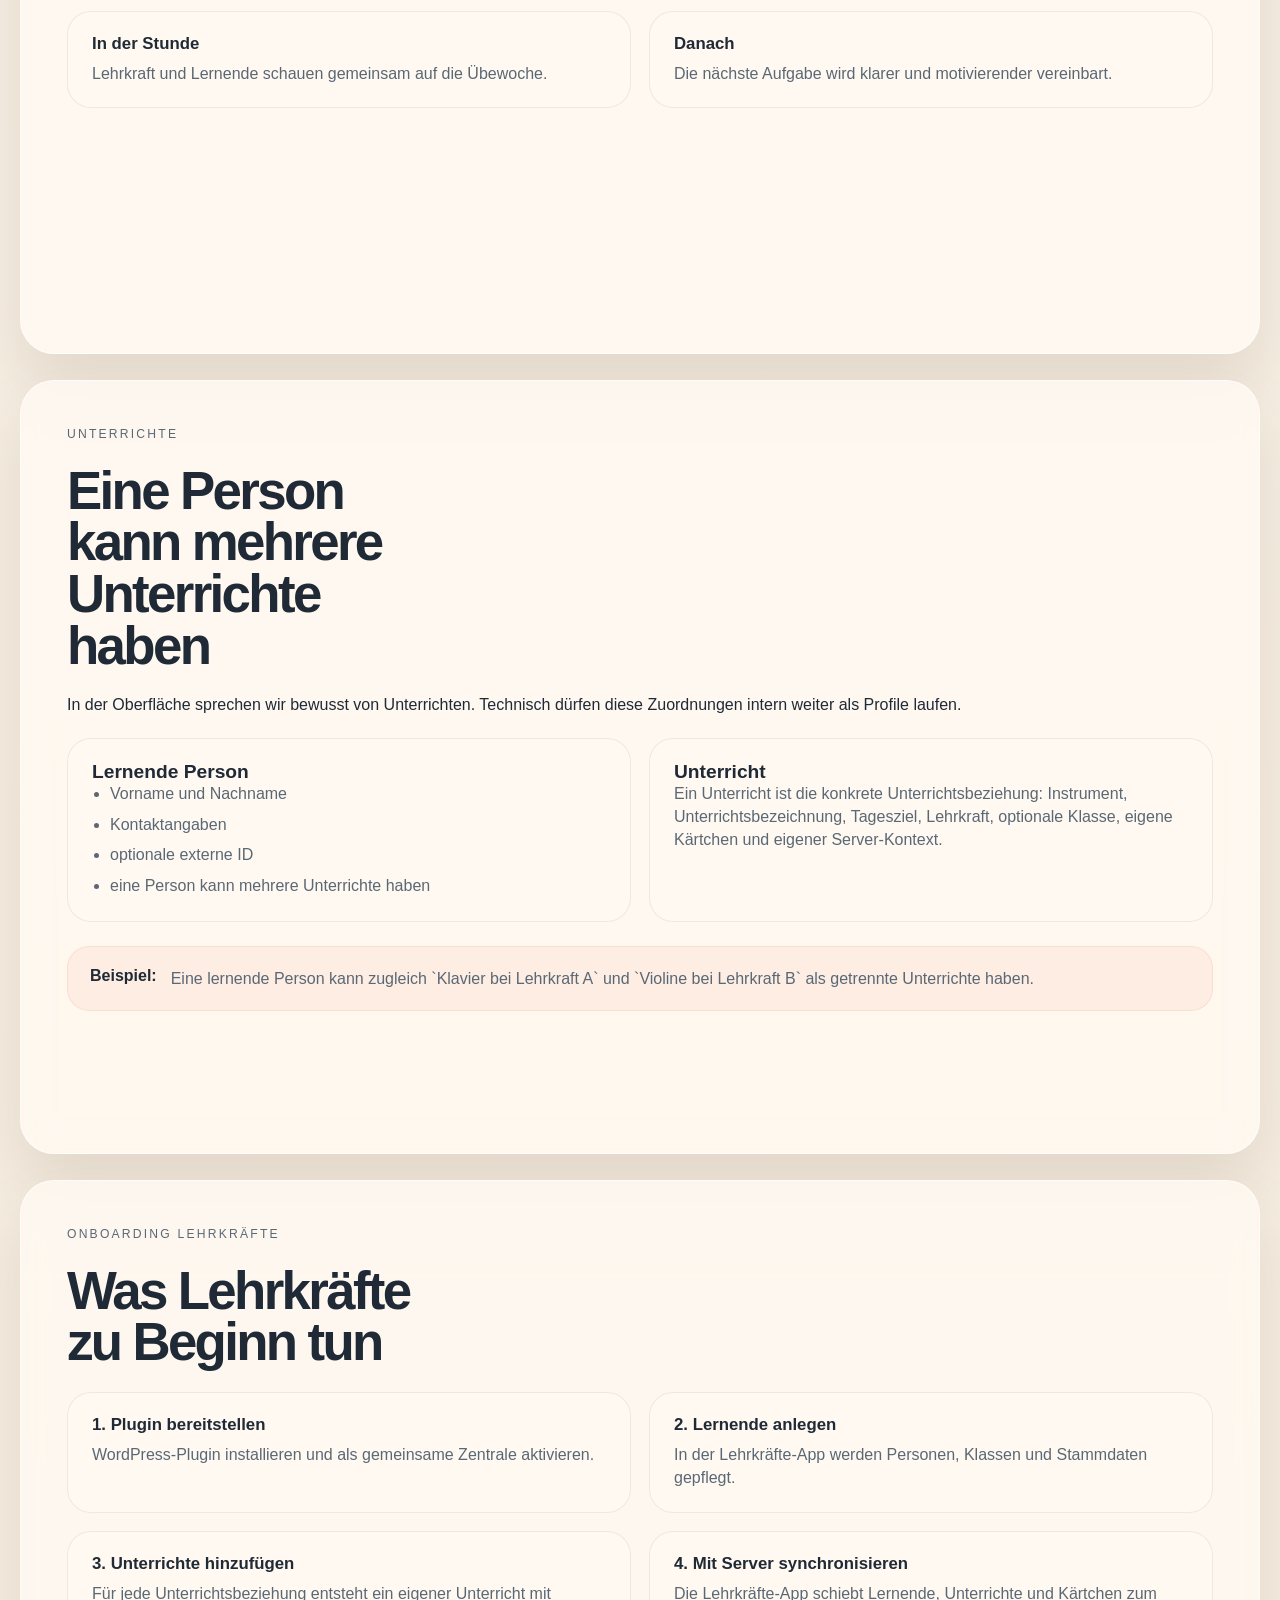
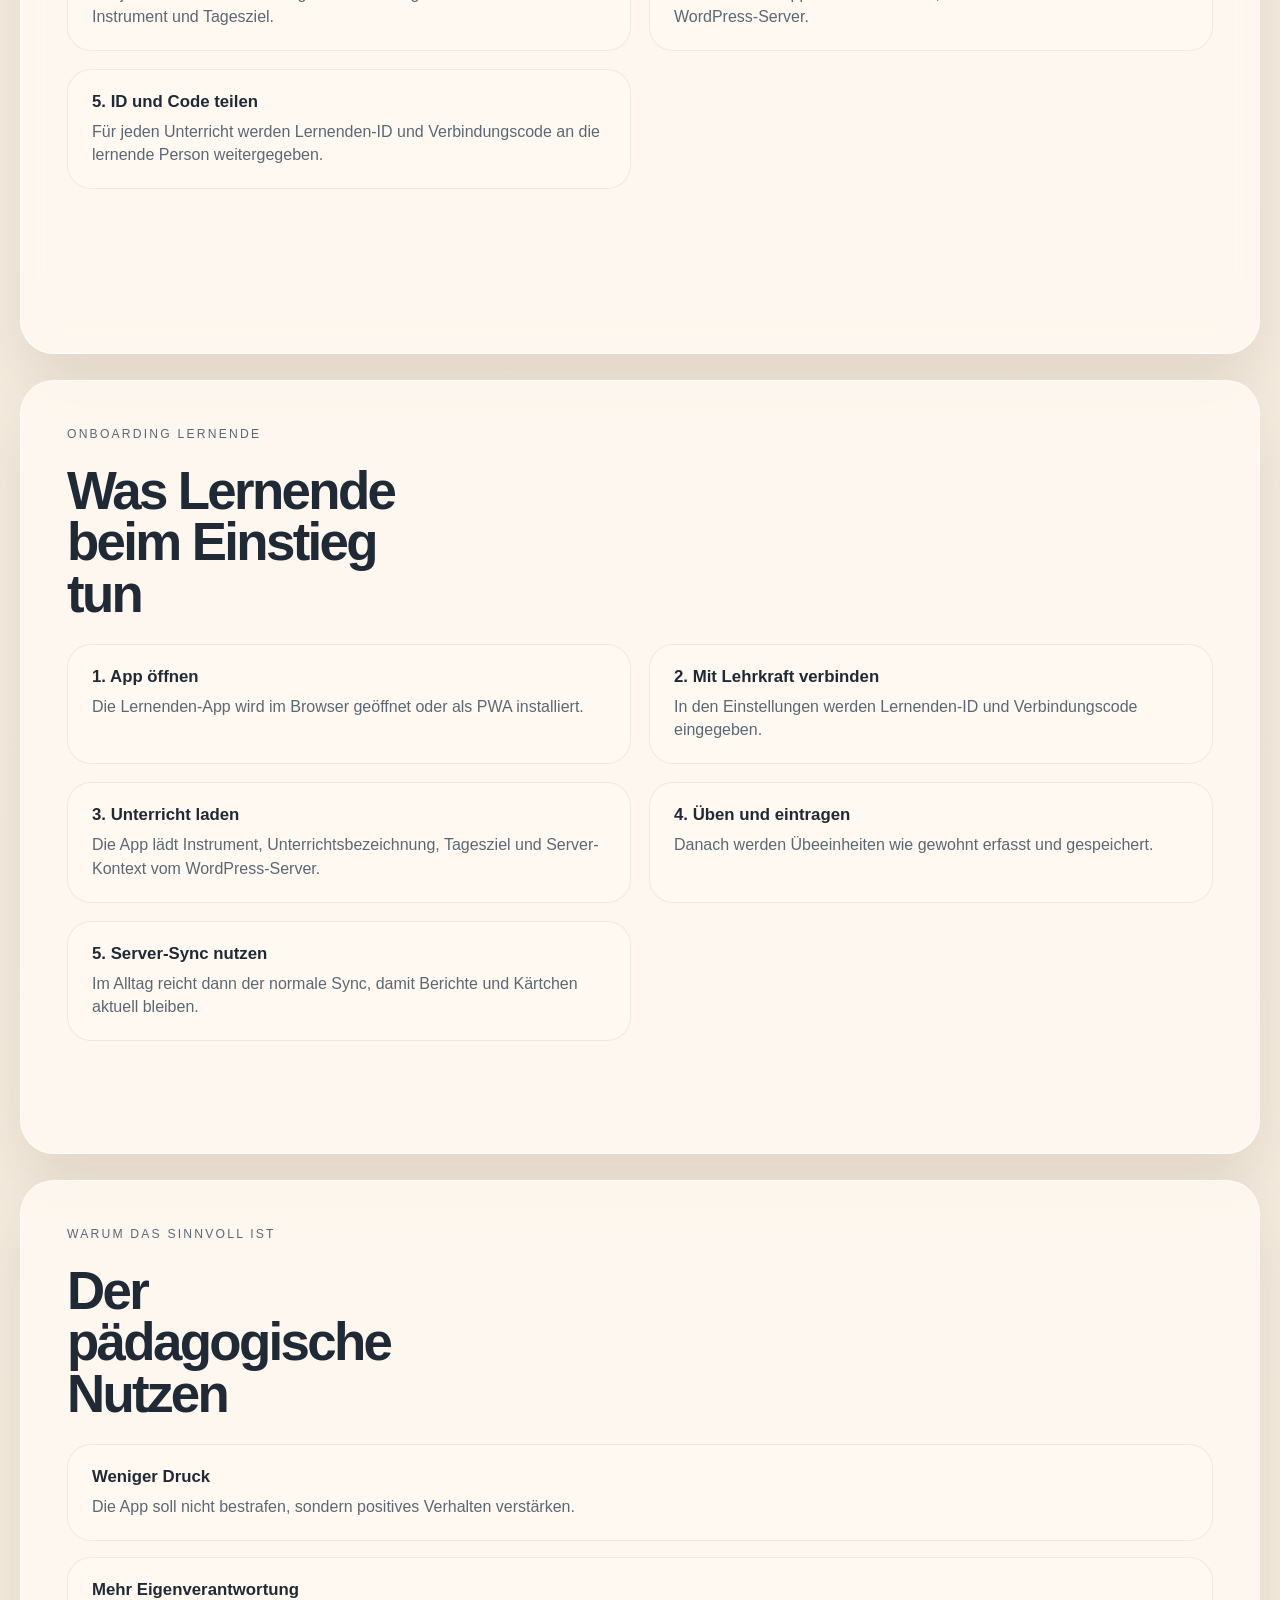
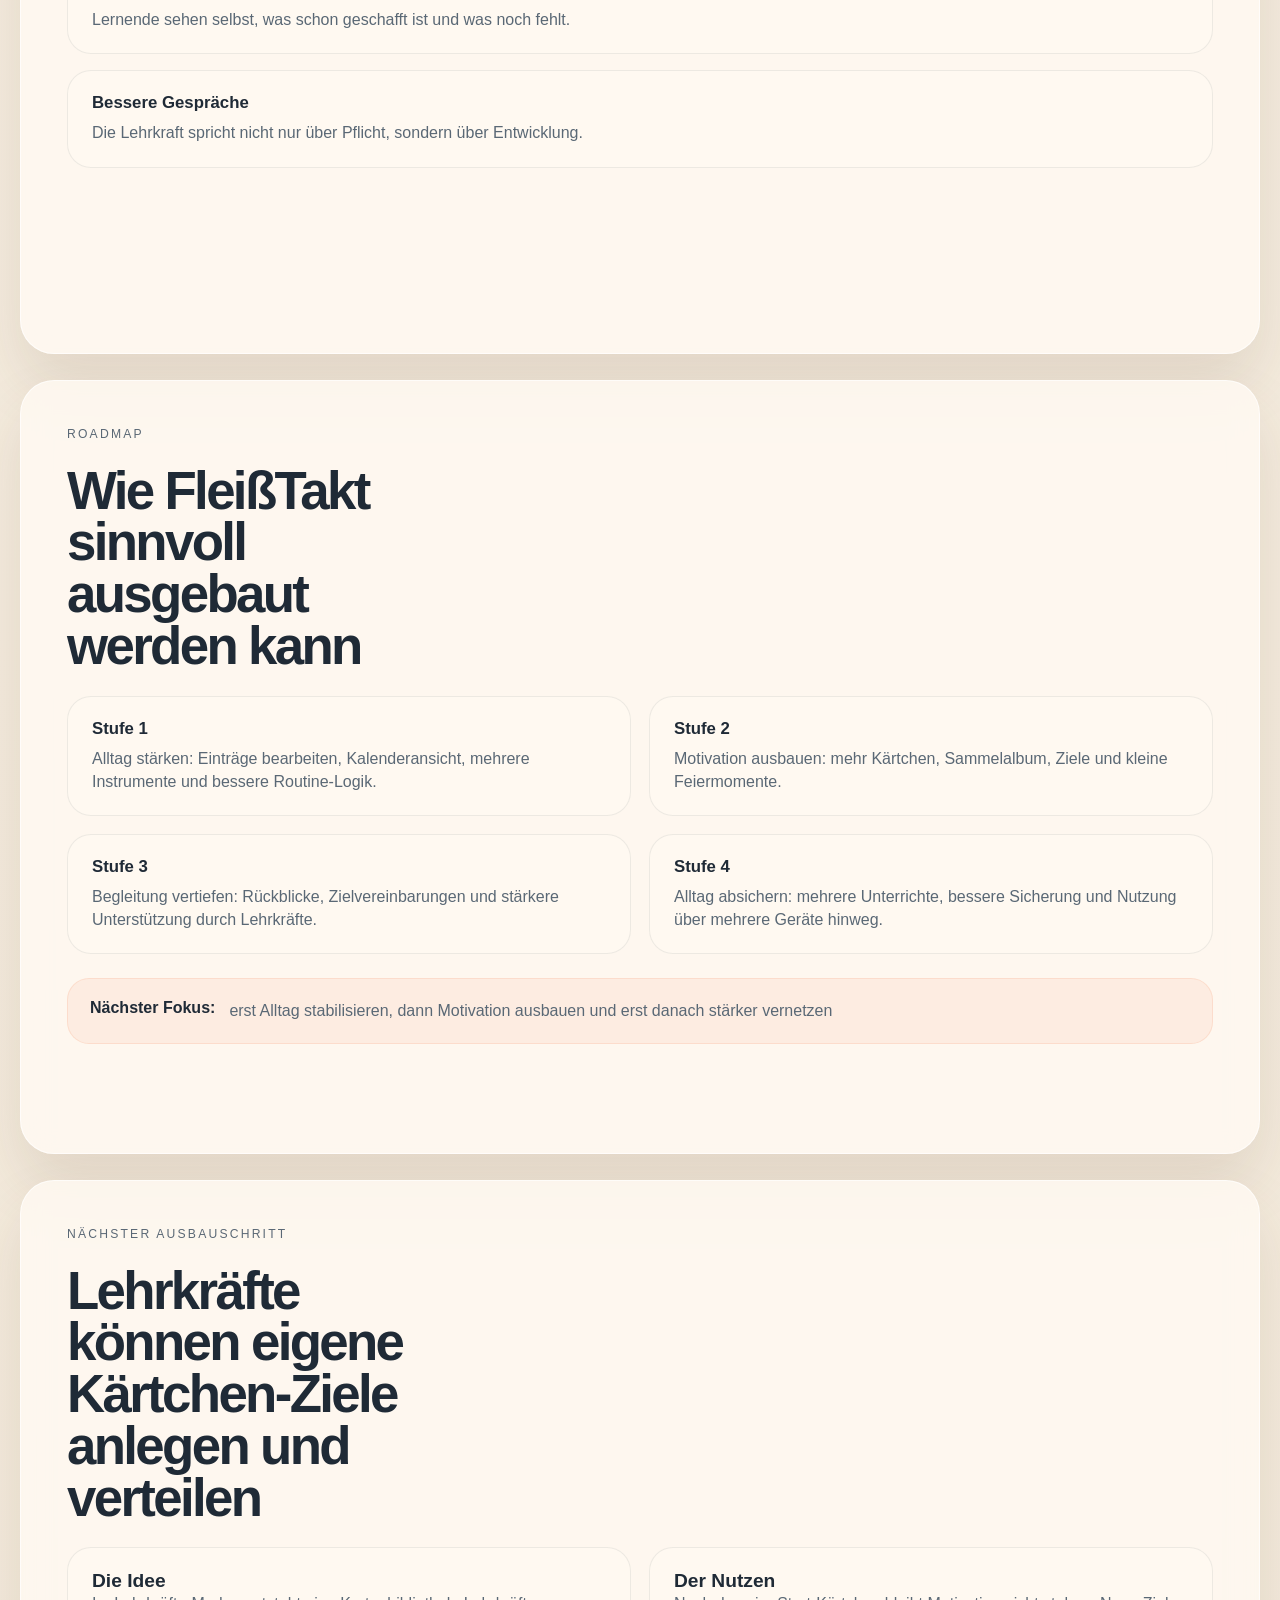
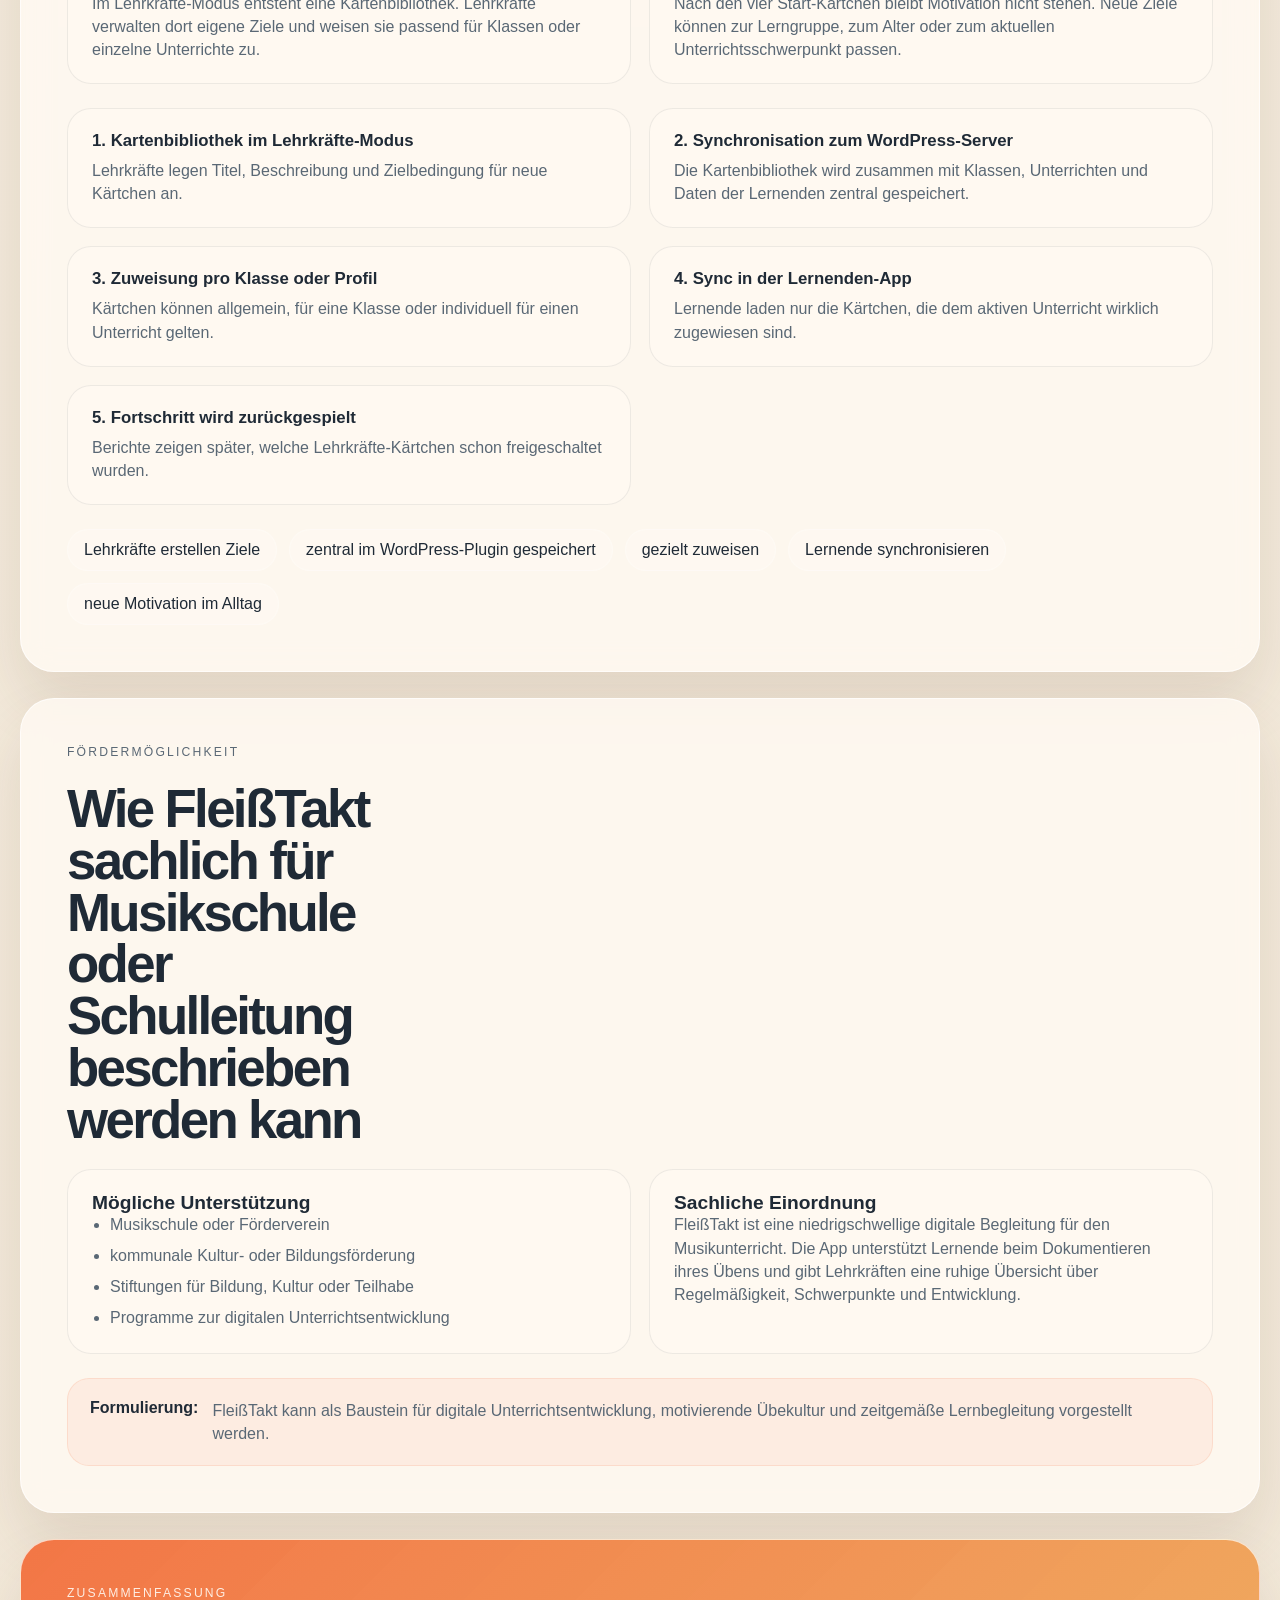
==== commit e0943799: "Noch ein riesiges Backup" ====
--- a/presentation.html
+++ b/presentation.html
@@ -78,6 +78,33 @@
         </div>
       </section>
 
+      <section class="slide">
+        <div class="slide-inner">
+          <p class="eyebrow">Übe-Timer</p>
+          <h2>Ein klarer Übe-Block statt nur Stoppuhr</h2>
+          <div class="two-column">
+            <article class="info-block">
+              <h3>Für Lernende</h3>
+              <ul>
+                <li>Timer direkt auf dem Heute-Screen starten</li>
+                <li>Faustregel: Alter mal 2 Minuten</li>
+                <li>pausieren, beenden oder um 2 Minuten verlängern</li>
+                <li>den erreichten Block danach direkt eintragen</li>
+              </ul>
+            </article>
+            <article class="info-block">
+              <h3>Für das Gerät</h3>
+              <ul>
+                <li>Erinnerung mit Mitteilung statt Alarm</li>
+                <li>Vibration, wenn unterstützt</li>
+                <li>optional kurzer Ton</li>
+                <li>auf iPhone oder iPad ideal als Home-Bildschirm-App</li>
+              </ul>
+            </article>
+          </div>
+        </div>
+      </section>
+
       <section class="slide slide-onboarding">
         <div class="slide-inner">
           <p class="eyebrow">Warum WordPress?</p>
@@ -228,6 +255,35 @@
             <article class="process-card">
                 <strong>Ausnahmeweg bleibt möglich</strong>
               <p>Manuelle Exporte bleiben als Rückfallweg erhalten, sind aber nicht mehr der Hauptablauf.</p>
+            </article>
+          </div>
+        </div>
+      </section>
+
+      <section class="slide">
+        <div class="slide-inner">
+          <p class="eyebrow">Backups und Gerätewechsel</p>
+          <h2>Die Lernenden-App hat lokal und auf dem Server einen Sicherheitsweg</h2>
+          <div class="process-grid">
+            <article class="process-card">
+              <strong>Lokales Backup</strong>
+              <p>Eine Datei kann gespeichert und auf einem neuen Gerät wieder importiert werden.</p>
+            </article>
+            <article class="process-card">
+              <strong>Gerätewechsel</strong>
+              <p>Dieselbe Datei kann direkt über Teilen an das neue Gerät weitergegeben werden.</p>
+            </article>
+            <article class="process-card">
+              <strong>Server-Backup</strong>
+              <p>Zusätzlich kann der letzte gültige Stand auf dem WordPress-Server abgelegt werden.</p>
+            </article>
+            <article class="process-card">
+              <strong>Wiederherstellung</strong>
+              <p>Die Lernenden-App kann das letzte Server-Backup direkt wieder auf ein Gerät holen.</p>
+            </article>
+            <article class="process-card">
+              <strong>Lehrkräfte-App</strong>
+              <p>Für Lehrkräfte bleibt der Server die Hauptquelle. Ein lokales Backup ist dort nur Reserve, nicht der Alltagspfad.</p>
             </article>
           </div>
         </div>
